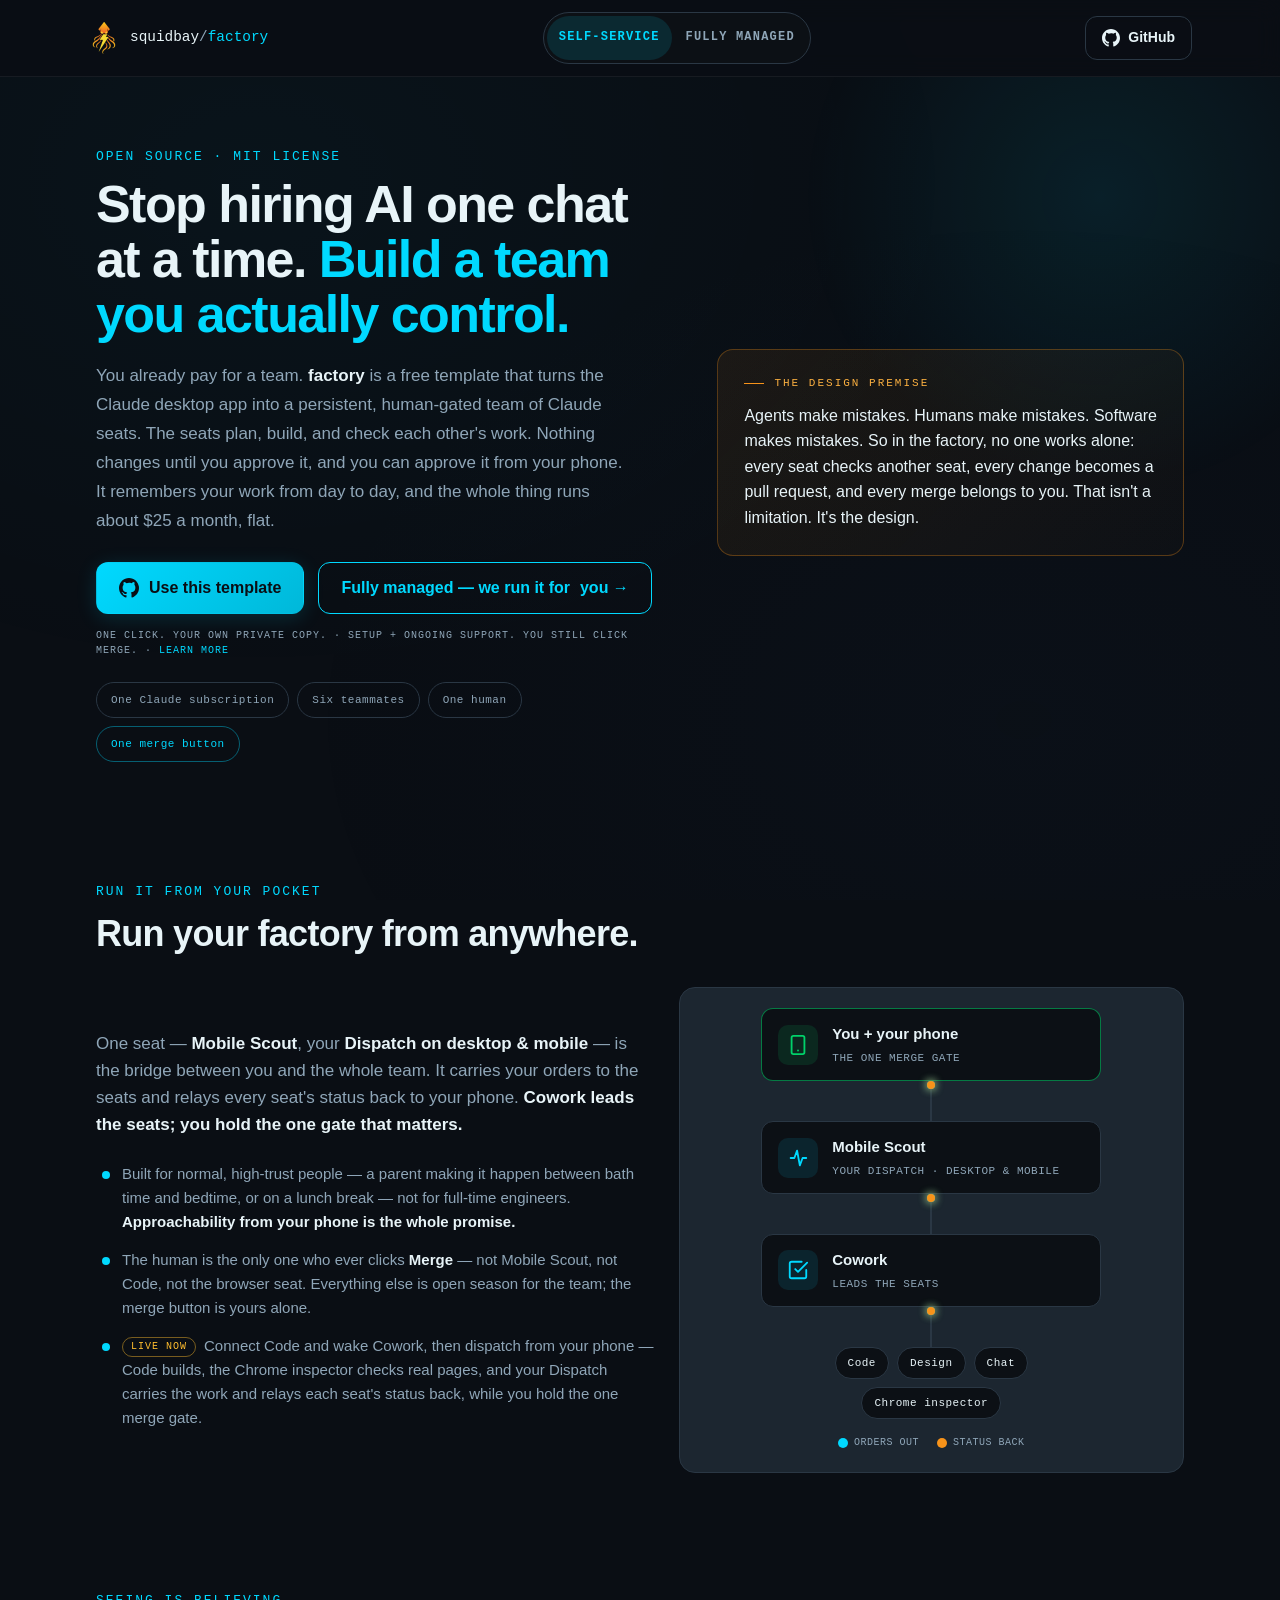
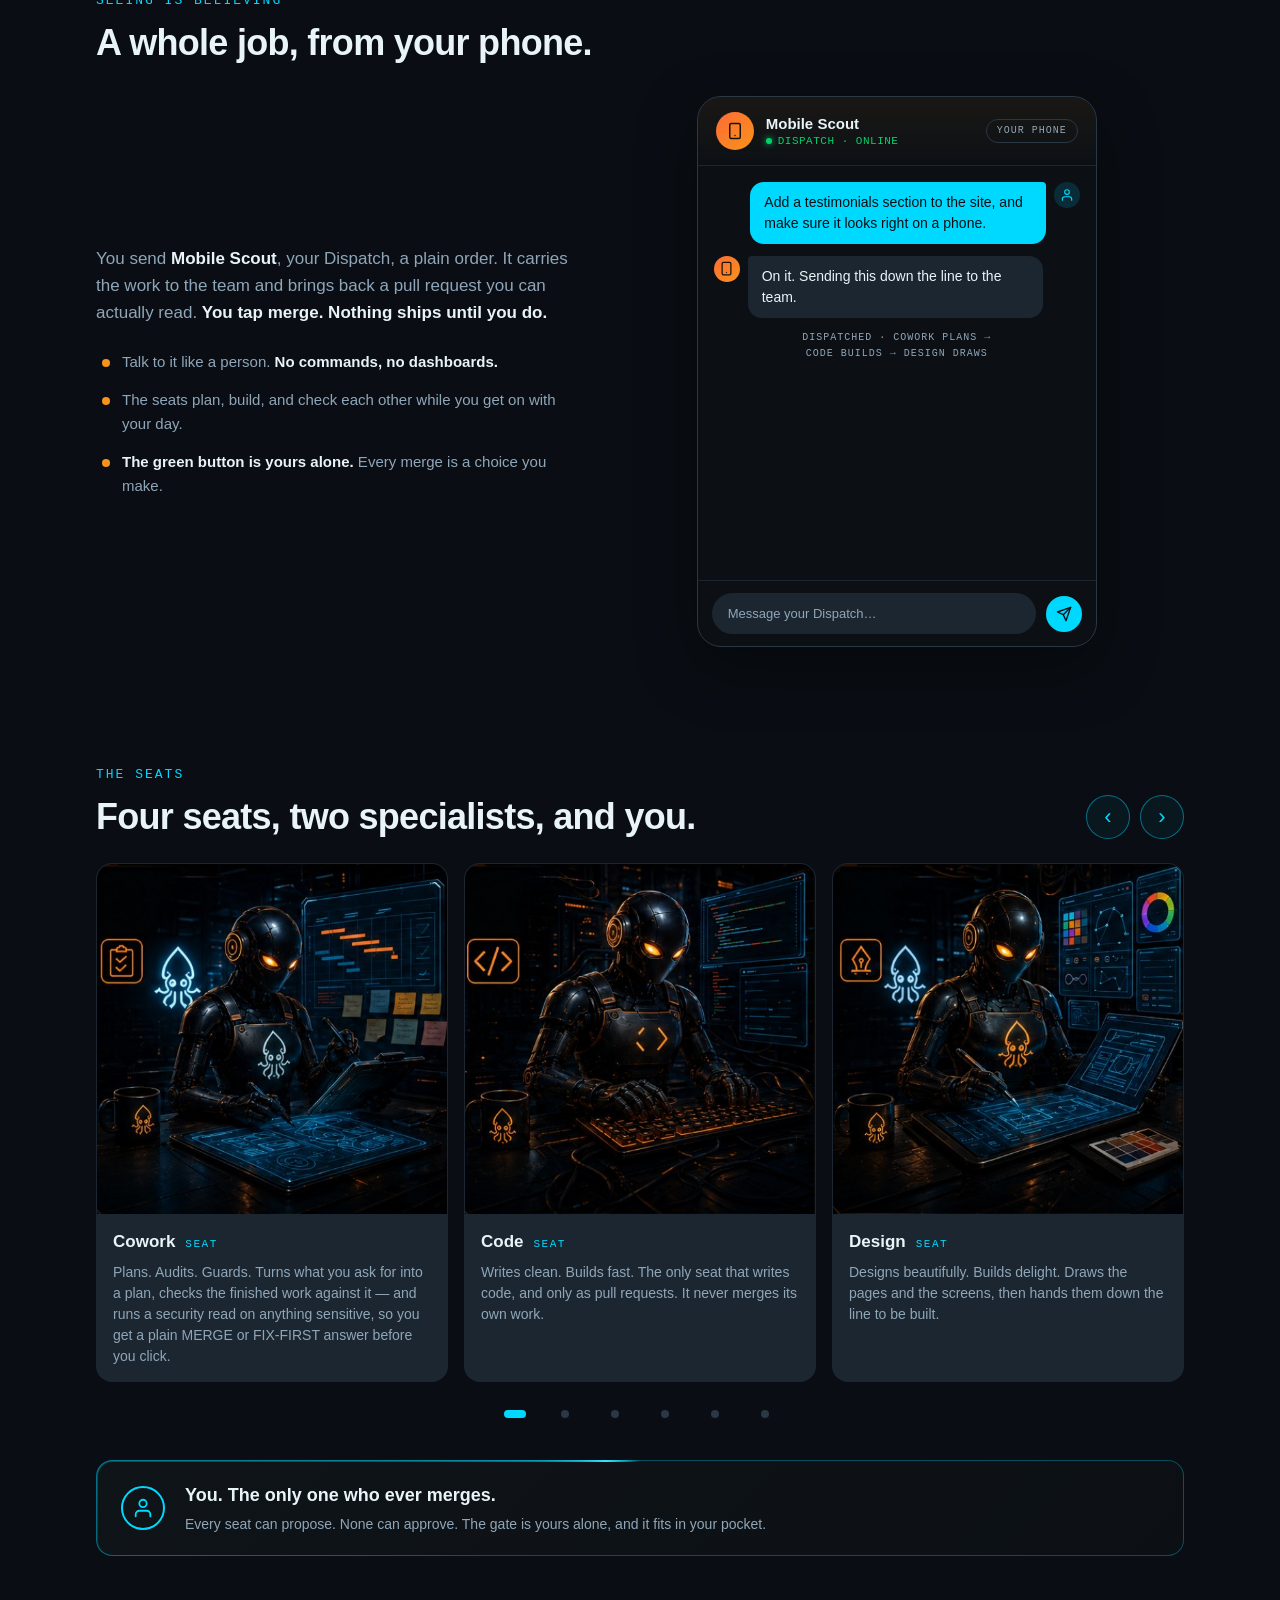
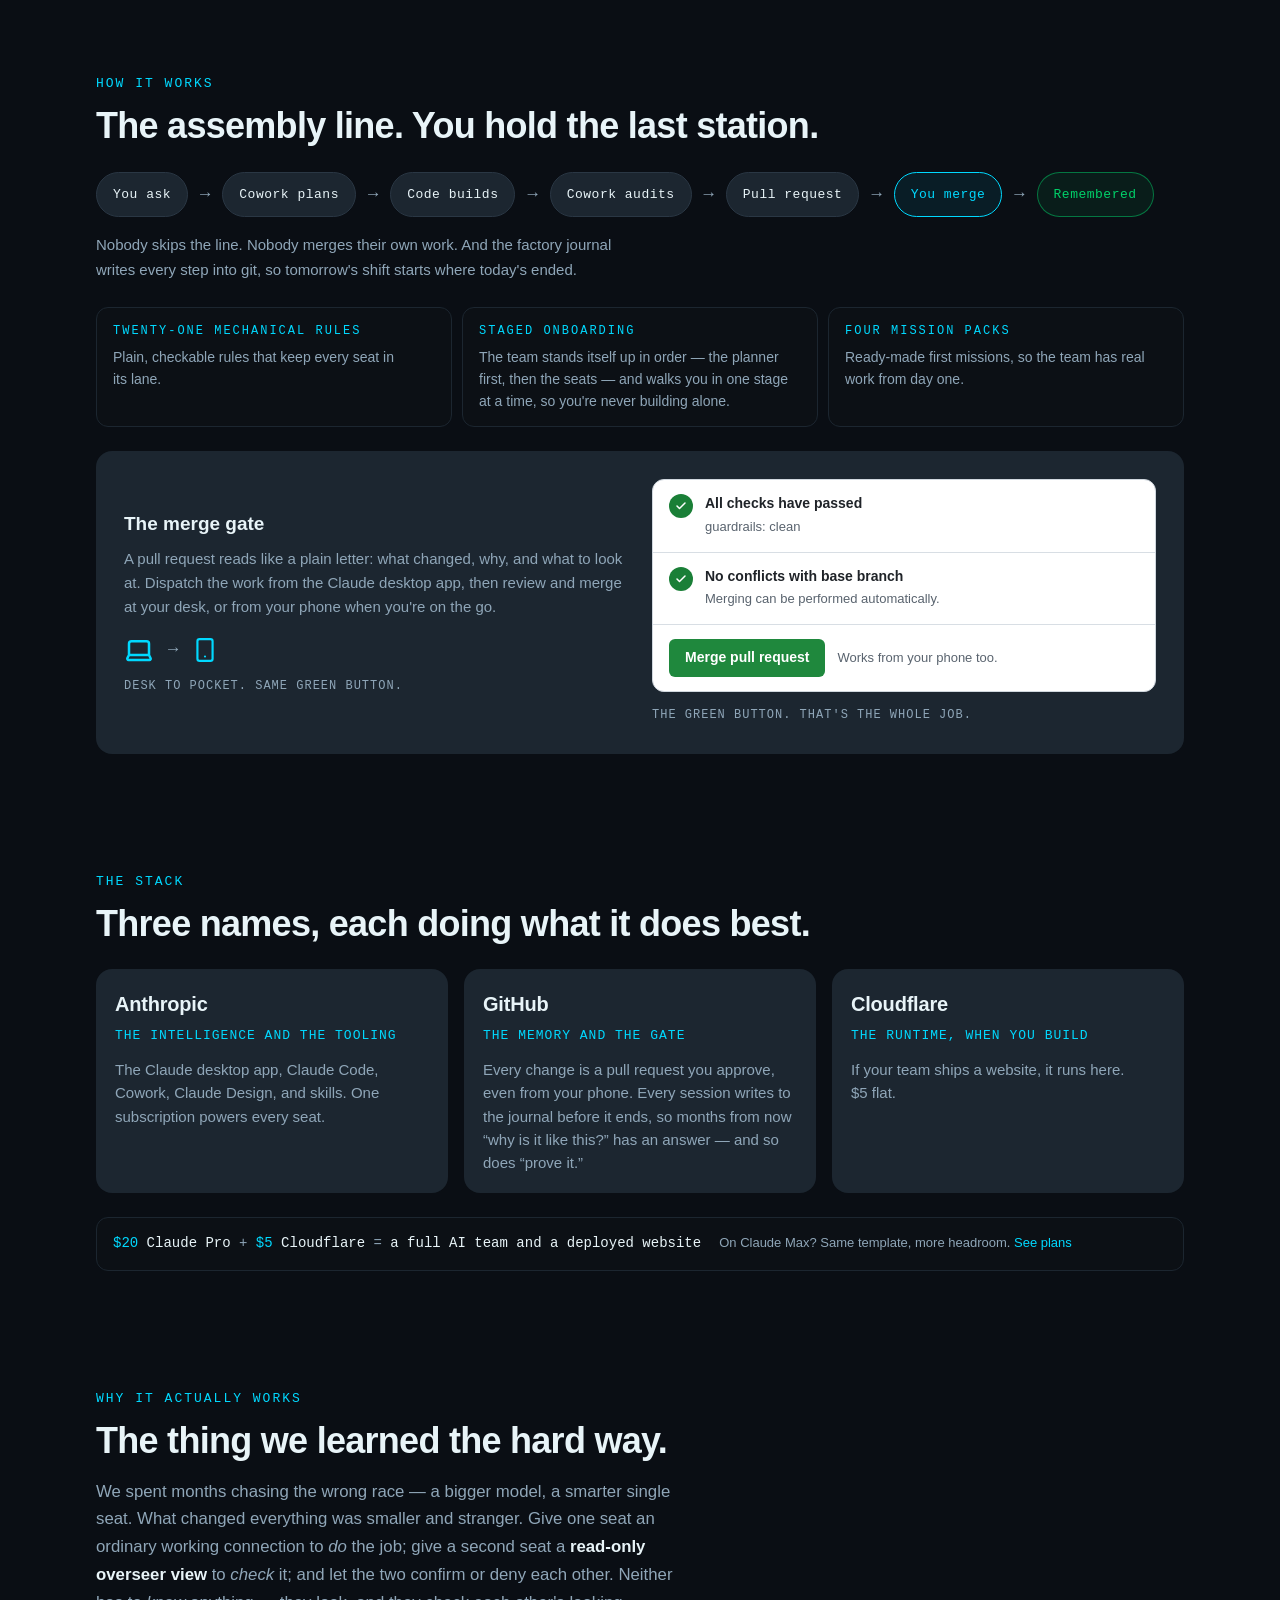
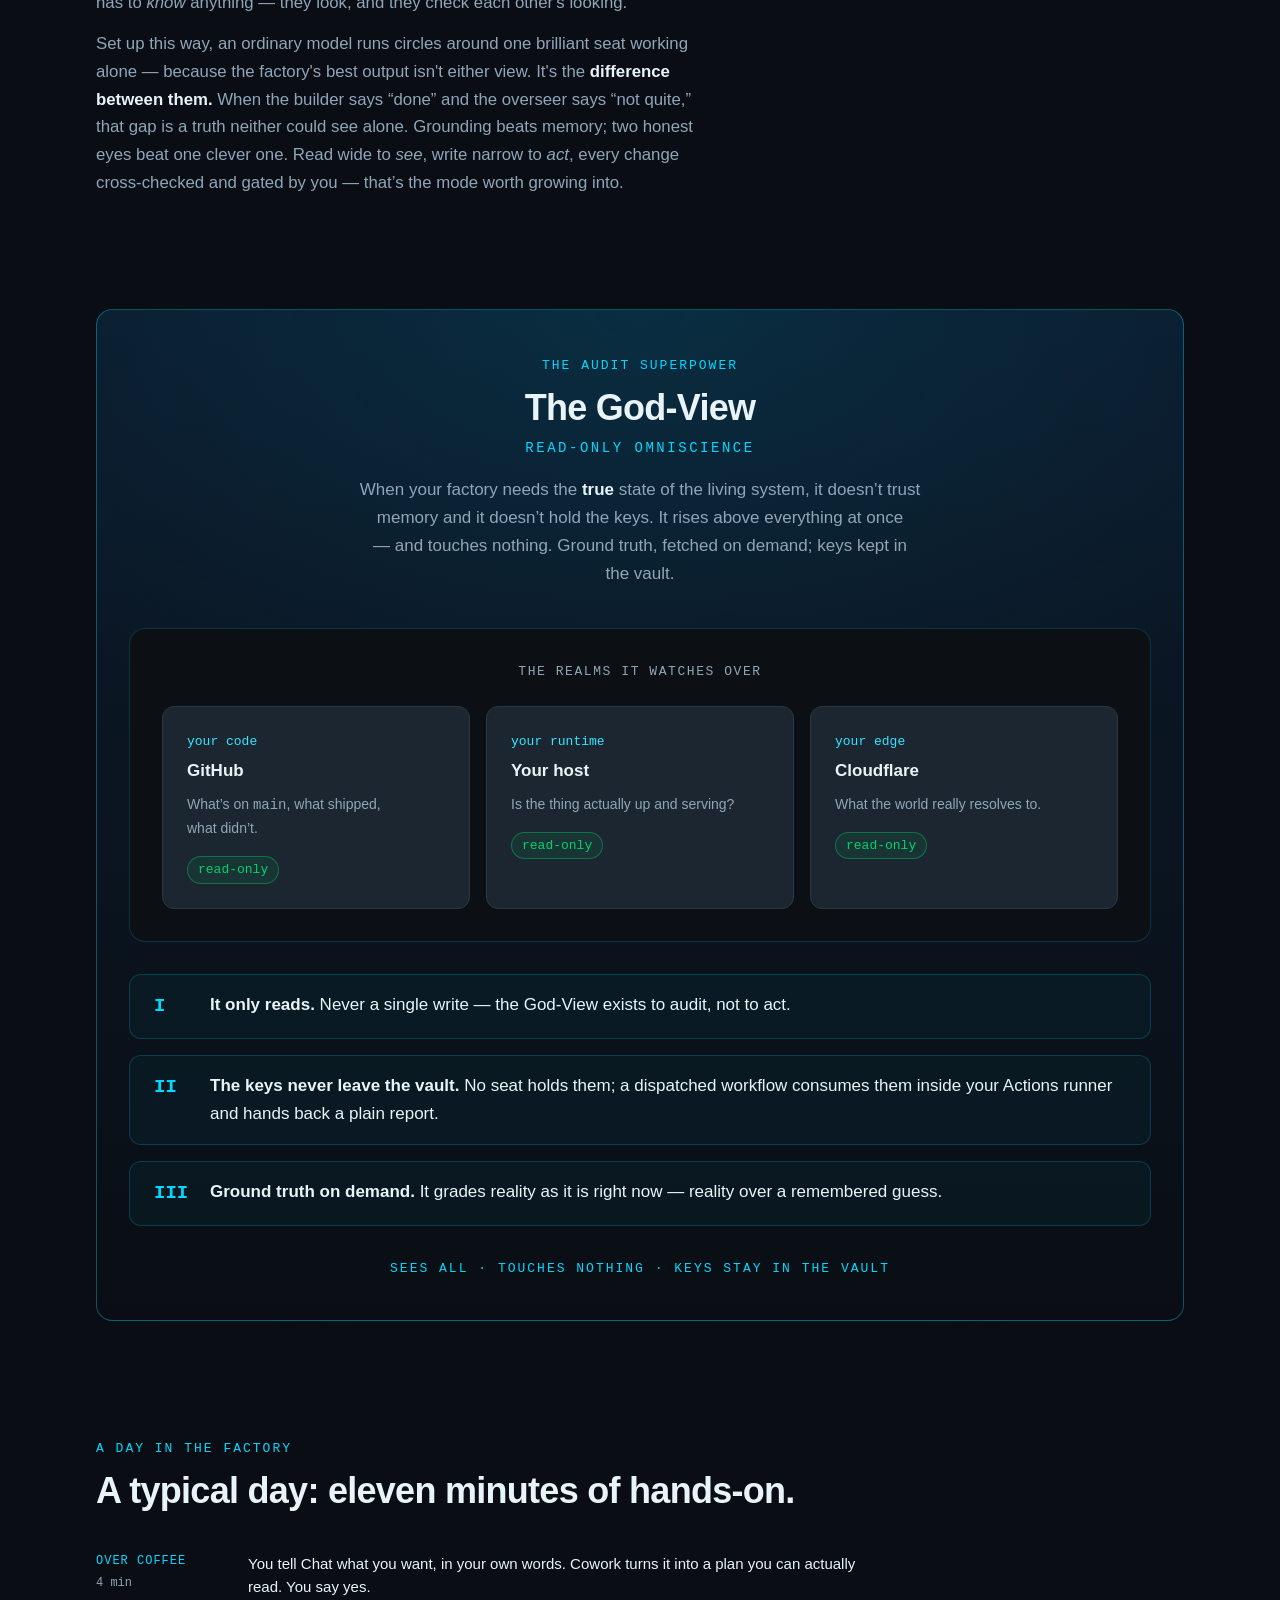
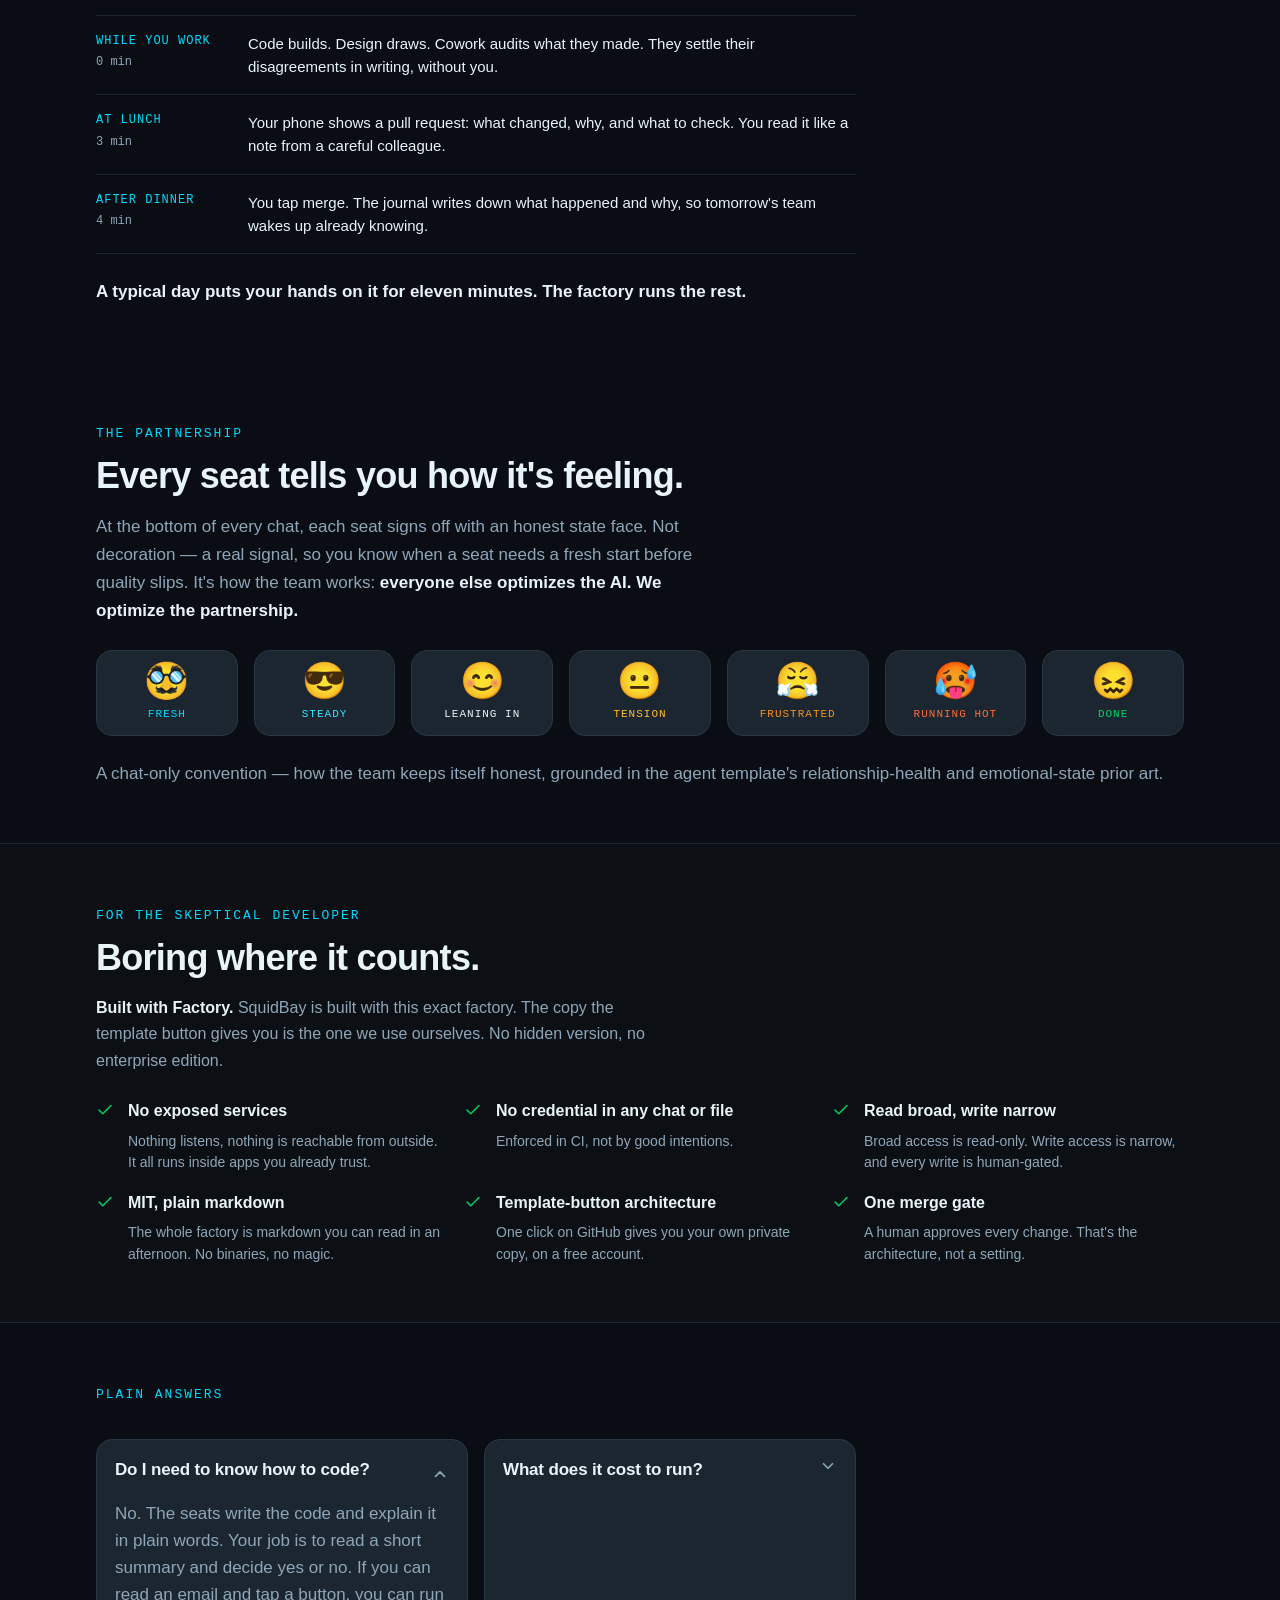
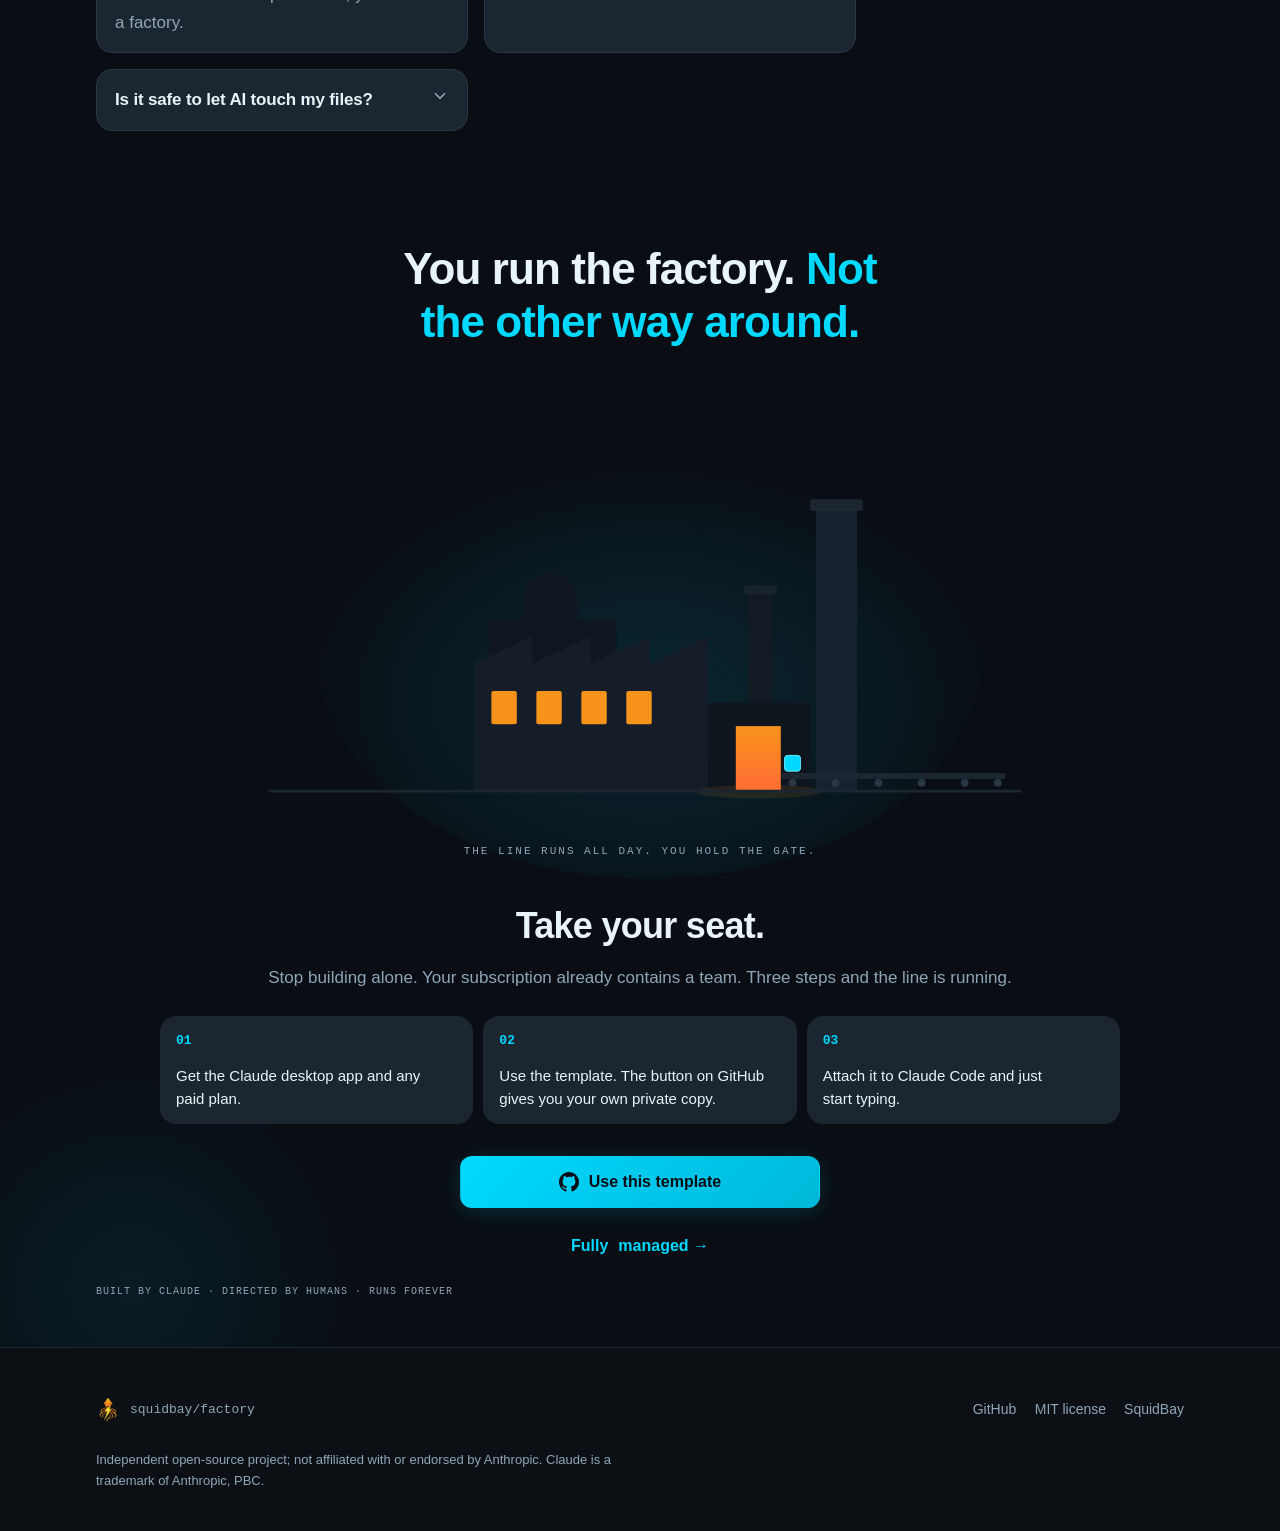
==== index.html @ 283284ee "Job F — journal-out line on the site 'memory' copy (index shell) Add the journal-out beat to the ind" ====
<!DOCTYPE html>
<html lang="en">
<head>
<meta charset="utf-8">
<meta name="viewport" content="width=device-width, initial-scale=1, viewport-fit=cover">
<title>factory — run a team of Claude seats, human-gated, from the Claude desktop app</title>
<meta name="description" content="A free MIT template that turns the Claude desktop app into a persistent, human-gated team of Claude seats. You approve every change, even from your phone.">
<link rel="canonical" href="https://squidbay.github.io/factory/">
<meta name="theme-color" content="#0A0E14">
<meta name="apple-mobile-web-app-capable" content="yes">
<meta name="apple-mobile-web-app-status-bar-style" content="black-translucent">
<meta name="apple-mobile-web-app-title" content="factory">
<link rel="icon" type="image/svg+xml" href="data:image/svg+xml,%3Csvg%20xmlns%3D%22http%3A%2F%2Fwww.w3.org%2F2000%2Fsvg%22%20width%3D%2264%22%20height%3D%2264%22%20viewBox%3D%220%200%2064%2064%22%3E%3Crect%20width%3D%2264%22%20height%3D%2264%22%20rx%3D%2214%22%20fill%3D%22%230A0E14%22%3E%3C%2Frect%3E%3Ctext%20x%3D%2232%22%20y%3D%2245%22%20font-size%3D%2234%22%20text-anchor%3D%22middle%22%3E%F0%9F%8F%AD%3C%2Ftext%3E%3C%2Fsvg%3E">
<link rel="apple-touch-icon" href="assets/img/squid.png">

<meta property="og:type" content="website">
<meta property="og:site_name" content="squidbay/factory">
<meta property="og:url" content="https://squidbay.github.io/factory/">
<meta property="og:title" content="factory — run a team of Claude seats, human-gated">
<meta property="og:description" content="A free MIT template that turns the Claude desktop app into a persistent, human-gated team of Claude seats. You approve every change, even from your phone.">
<meta property="og:image" content="https://squidbay.github.io/factory/og-image.png?v=2">
<meta property="og:image:width" content="1200">
<meta property="og:image:height" content="630">
<meta property="og:image:alt" content="factory: you already pay for a team. You're just using it one chat at a time.">

<meta name="twitter:card" content="summary_large_image">
<meta name="twitter:title" content="factory — run a team of Claude seats, human-gated">
<meta name="twitter:description" content="A free MIT template that turns the Claude desktop app into a persistent, human-gated team of Claude seats. You approve every change, even from your phone.">
<meta name="twitter:image" content="https://squidbay.github.io/factory/og-image.png?v=2">

<script type="application/ld+json">
{
  "@context": "https://schema.org",
  "@graph": [
    {
      "@type": ["SoftwareApplication", "SoftwareSourceCode"],
      "name": "factory",
      "description": "A free MIT template that turns the Claude desktop app into a persistent, human-gated team of Claude seats. The seats plan, build, and audit each other's work; the human approves every change, even from a phone.",
      "operatingSystem": "Claude desktop app",
      "applicationCategory": "BusinessApplication",
      "license": "https://github.com/squidbay/factory/blob/main/LICENSE",
      "codeRepository": "https://github.com/squidbay/factory",
      "url": "https://squidbay.github.io/factory/"
    },
    {
      "@type": "FAQPage",
      "mainEntity": [
        {
          "@type": "Question",
          "name": "Do I need to know how to code?",
          "acceptedAnswer": {
            "@type": "Answer",
            "text": "No. The seats write the code and explain it in plain words. Your job is to read a short summary and decide yes or no. If you can read an email and tap a button, you can run a factory."
          }
        },
        {
          "@type": "Question",
          "name": "What does it cost to run?",
          "acceptedAnswer": {
            "@type": "Answer",
            "text": "A paid Claude plan ($20 a month for Pro; Max plans work too) plus $5 flat for Cloudflare when you build something that ships. GitHub is free. That's the whole bill."
          }
        },
        {
          "@type": "Question",
          "name": "Is it safe to let AI touch my files?",
          "acceptedAnswer": {
            "@type": "Answer",
            "text": "The factory starts from the honest assumption: agents make mistakes. So no seat can change anything on its own. Every change is a pull request that waits for you, write access is narrow, broad access is read-only, and no credential ever appears in a chat or a file. Before a seat touches anything, it proves it can actually read and write your repo — so a half-connected setup fails loudly on the first move instead of going quiet for hours. You are the gate."
          }
        }
      ]
    }
  ]
}
</script>

<link rel="stylesheet" href="assets/css/factory.css">
</head>
<body>

<a class="skip" href="#main">Skip to content</a>

<div class="bubbles" aria-hidden="true">
  <span></span><span></span><span></span><span></span><span></span><span></span><span></span><span></span><span></span><span></span>
</div>

<header class="appbar">
  <div class="appbar-row">
    <a class="wordmark" href="./" aria-label="factory home">
      <img src="assets/img/squid.png" alt="" width="30" height="30">
      <span class="wm-text"><span class="wm-name">factory</span><span class="wm-sub">by squidbay</span></span>
      <span class="wm-full">squidbay<span class="slash">/</span><span class="repo">factory</span></span>
    </a>
    <div class="tierswitch" role="group" aria-label="Choose a tier">
      <a href="./" aria-current="page">Self-service</a>
      <a href="managed">Fully managed</a>
    </div>
    <a class="nav-gh" href="https://github.com/squidbay/factory" aria-label="factory on GitHub">
      <svg width="18" height="18" viewBox="0 0 24 24" fill="currentColor" aria-hidden="true"><path d="M12 0C5.374 0 0 5.373 0 12c0 5.302 3.438 9.8 8.207 11.387.599.111.793-.261.793-.577v-2.234c-3.338.726-4.033-1.416-4.033-1.416-.546-1.387-1.333-1.756-1.333-1.756-1.089-.745.083-.729.083-.729 1.205.084 1.839 1.237 1.839 1.237 1.07 1.834 2.807 1.304 3.492.997.107-.775.418-1.305.762-1.604-2.665-.305-5.467-1.334-5.467-5.931 0-1.311.469-2.381 1.236-3.221-.124-.303-.535-1.524.117-3.176 0 0 1.008-.322 3.301 1.23A11.509 11.509 0 0112 5.803c1.02.005 2.047.138 3.006.404 2.291-1.552 3.297-1.23 3.297-1.23.653 1.653.242 2.874.118 3.176.77.84 1.235 1.911 1.235 3.221 0 4.609-2.807 5.624-5.479 5.921.43.372.823 1.102.823 2.222v3.293c0 .319.192.694.801.576C20.566 21.797 24 17.3 24 12c0-6.627-5.373-12-12-12z"></path></svg>
      <span class="lab">GitHub</span>
    </a>
  </div>
</header>

<main id="main">

<!-- 1 · Hero (Overview) -->
<section class="hero" id="overview">
  <div class="glow" aria-hidden="true"></div>
  <div class="wrap">
    <div class="hero-grid">
     <div class="hero-lead">
      <span class="mono-label">Open source · MIT license</span>
      <h1>Stop hiring AI one chat at a time. <span>Build a team you actually control.</span></h1>
      <p class="sub">You already pay for a team. <strong>factory</strong> is a free template that turns the Claude desktop app into a persistent, human-gated team of Claude seats.<span class="wide-only"> The seats plan, build, and check each other's work.</span> Nothing changes until you approve it, and you can approve it from your phone.<span class="wide-only"> It remembers your work from day to day, and the whole thing runs about $25 a month, flat.</span></p>
      <div class="cta-row" data-cta-anchor>
        <a class="btn" href="https://github.com/squidbay/factory">
          <svg width="20" height="20" viewBox="0 0 24 24" fill="currentColor" aria-hidden="true"><path d="M12 0C5.374 0 0 5.373 0 12c0 5.302 3.438 9.8 8.207 11.387.599.111.793-.261.793-.577v-2.234c-3.338.726-4.033-1.416-4.033-1.416-.546-1.387-1.333-1.756-1.333-1.756-1.089-.745.083-.729.083-.729 1.205.084 1.839 1.237 1.839 1.237 1.07 1.834 2.807 1.304 3.492.997.107-.775.418-1.305.762-1.604-2.665-.305-5.467-1.334-5.467-5.931 0-1.311.469-2.381 1.236-3.221-.124-.303-.535-1.524.117-3.176 0 0 1.008-.322 3.301 1.23A11.509 11.509 0 0112 5.803c1.02.005 2.047.138 3.006.404 2.291-1.552 3.297-1.23 3.297-1.23.653 1.653.242 2.874.118 3.176.77.84 1.235 1.911 1.235 3.221 0 4.609-2.807 5.624-5.479 5.921.43.372.823 1.102.823 2.222v3.293c0 .319.192.694.801.576C20.566 21.797 24 17.3 24 12c0-6.627-5.373-12-12-12z"></path></svg>
          Use this template
        </a>
        <a class="btn ghost" href="managed">Fully managed — we run it for <span class="nb">you →</span></a>
        <p class="cta-note">One click. Your own private copy. <span aria-hidden="true">·</span> Setup + ongoing support. You still click Merge. · <a href="managed">Learn more</a></p>
      </div>
      <div class="stat-strip">
        <span class="chip">One Claude subscription</span>
        <span class="chip">Six teammates</span>
        <span class="chip">One human</span>
        <span class="chip accent">One merge button</span>
      </div>
     </div>
     <aside class="hero-aside">
      <div class="premise">
        <span class="runner-gold" aria-hidden="true"></span>
        <span class="tag">The design premise</span>
        <p>Agents make mistakes. Humans make mistakes. Software makes mistakes. So in the factory, no one works alone: every seat checks another seat, every change becomes a pull request, and every merge belongs to you. That isn't a limitation. It's the design.</p>
      </div>
     </aside>
    </div>
  </div>
</section>

<!-- 2 · Run your factory from anywhere -->
<section id="anywhere" aria-labelledby="e12-title">
  <div class="wrap">
    <span class="mono-label">Run it from your pocket</span>
    <h2 class="section-title" id="e12-title">Run your factory from anywhere.</h2>
    <div class="e12-grid">
      <div class="e12-copy">
        <p class="e12-lead muted">One seat — <strong>Mobile Scout</strong>, your <strong>Dispatch on desktop &amp; mobile</strong> — is the bridge between you and the whole team. It carries your orders to the seats and relays every seat's status back to your phone. <strong>Cowork leads the seats; you hold the one gate that matters.</strong></p>
        <ul class="e12-points">
          <li>Built for normal, high-trust people — a parent making it happen between bath time and bedtime, or on a lunch break — not for full-time engineers. <strong>Approachability from your phone is the whole promise.</strong></li>
          <li>The human is the only one who ever clicks <strong>Merge</strong> — not Mobile Scout, not Code, not the browser seat. Everything else is open season for the team; the merge button is yours alone.</li>
          <li><span class="e12-flag">Live now</span>Connect Code and wake Cowork, then dispatch from your phone — Code builds, the Chrome inspector checks real pages, and your Dispatch carries the work and relays each seat's status back, while you hold the one merge gate.</li>
        </ul>
      </div>
      <figure class="e12-topo" role="img" aria-label="Topology: your phone dispatches orders through Mobile Scout to Cowork, which leads the seats — Code, Design, Chat, and the Chrome inspector. Each seat's status flows back to your phone. Only you merge.">
        <div class="e12-node gate">
          <span class="ico" aria-hidden="true"><svg width="22" height="22" viewBox="0 0 24 24" fill="none" stroke="currentColor" stroke-width="2" stroke-linecap="round" stroke-linejoin="round"><rect x="5" y="2" width="14" height="20" rx="2" ry="2"></rect><path d="M12 18h.01"></path></svg></span>
          <span class="lab"><span class="n">You + your phone</span><span class="r">The one merge gate</span></span>
        </div>
        <div class="e12-wire" aria-hidden="true"><span class="dot out"></span><span class="dot back"></span></div>
        <div class="e12-node">
          <span class="ico" aria-hidden="true"><svg width="22" height="22" viewBox="0 0 24 24" fill="none" stroke="currentColor" stroke-width="2" stroke-linecap="round" stroke-linejoin="round"><path d="M4 12h4l3-8 3 16 3-8h4"></path></svg></span>
          <span class="lab"><span class="n">Mobile Scout</span><span class="r">Your Dispatch · desktop &amp; mobile</span></span>
        </div>
        <div class="e12-wire" aria-hidden="true"><span class="dot out"></span><span class="dot back"></span></div>
        <div class="e12-node">
          <span class="ico" aria-hidden="true"><svg width="22" height="22" viewBox="0 0 24 24" fill="none" stroke="currentColor" stroke-width="2" stroke-linecap="round" stroke-linejoin="round"><path d="M9 11l3 3L22 4"></path><path d="M21 12v7a2 2 0 0 1-2 2H5a2 2 0 0 1-2-2V5a2 2 0 0 1 2-2h11"></path></svg></span>
          <span class="lab"><span class="n">Cowork</span><span class="r">Leads the seats</span></span>
        </div>
        <div class="e12-wire" aria-hidden="true"><span class="dot out"></span><span class="dot back"></span></div>
        <div class="e12-seats" aria-hidden="true">
          <span class="e12-seat">Code</span>
          <span class="e12-seat">Design</span>
          <span class="e12-seat">Chat</span>
          <span class="e12-seat">Chrome inspector</span>
        </div>
        <div class="e12-legend">
          <span class="k"><span class="sw out"></span>Orders out</span>
          <span class="k"><span class="sw back"></span>Status back</span>
        </div>
      </figure>
    </div>
  </div>
</section>

<!-- 3 · Dispatch chat — seeing is believing -->
<section id="dispatch" aria-labelledby="dispatch-title">
  <div class="wrap">
    <span class="mono-label">Seeing is believing</span>
    <h2 class="section-title" id="dispatch-title">A whole job, from your phone.</h2>
    <div class="dispatch-grid">
      <div class="dispatch-copy">
        <p class="e12-lead muted">You send <strong>Mobile Scout</strong>, your Dispatch, a plain order. It carries the work to the team and brings back a pull request you can actually read. <strong>You tap merge. Nothing ships until you do.</strong></p>
        <ul class="dispatch-points">
          <li>Talk to it like a person. <strong>No commands, no dashboards.</strong></li>
          <li>The seats plan, build, and check each other while you get on with your day.</li>
          <li><strong>The green button is yours alone.</strong> Every merge is a choice you make.</li>
        </ul>
      </div>
      <div class="phone" id="dispatchChat">
        <div class="phone-head">
          <span class="phone-ava" aria-hidden="true"><svg width="18" height="18" viewBox="0 0 24 24" fill="none" stroke="currentColor" stroke-width="2" stroke-linecap="round" stroke-linejoin="round"><rect x="5" y="2" width="14" height="20" rx="2"></rect><path d="M12 18h.01"></path></svg></span>
          <span class="phone-id"><span class="n">Mobile Scout</span><span class="s">Dispatch · online</span></span>
          <span class="phone-tag">Your phone</span>
        </div>
        <div class="phone-body" role="log" aria-label="Example conversation with your Dispatch"></div>
        <div class="phone-foot" aria-hidden="true">
          <span class="fake-input">Message your Dispatch…</span>
          <span class="fake-send"><svg width="16" height="16" viewBox="0 0 24 24" fill="none" stroke="currentColor" stroke-width="2" stroke-linecap="round" stroke-linejoin="round"><line x1="22" y1="2" x2="11" y2="13"></line><polygon points="22 2 15 22 11 13 2 9 22 2"></polygon></svg></span>
        </div>
      </div>
    </div>
  </div>
</section>

<!-- 4 · The seats -->
<section id="seats">
  <div class="wrap">
    <div class="seats-head">
      <div>
        <span class="mono-label">The seats</span>
        <h2 class="section-title">Four seats, two specialists, and you.</h2>
      </div>
      <div class="car-nav">
        <button type="button" class="car-btn prev" aria-label="Previous seats">‹</button>
        <button type="button" class="car-btn next" aria-label="Next seats">›</button>
      </div>
    </div>
    <div class="carousel" id="seatsCarousel">
    <div class="car-track" role="group" aria-label="Factory seats, six in total" tabindex="0">
      <div class="poster-card">
        <img src="seats/cowork.jpg" alt="Cowork seat: a dark factory robot with the squid emblem sketching a project timeline" width="512" height="512" loading="lazy" decoding="async">
        <div class="body">
          <div class="head"><h3>Cowork</h3><span class="tag">Seat</span></div>
          <p class="line">Plans. Audits. Guards. Turns what you ask for into a plan, checks the finished work against it — and runs a security read on anything sensitive, so you get a plain MERGE or FIX-FIRST answer before you click.</p>
        </div>
      </div>
      <div class="poster-card">
        <img src="seats/code.jpg" alt="Code seat: a dark factory robot at a glowing keyboard with a passing build log" width="512" height="512" loading="lazy" decoding="async">
        <div class="body">
          <div class="head"><h3>Code</h3><span class="tag">Seat</span></div>
          <p class="line">Writes clean. Builds fast. The only seat that writes code, and only as pull requests. It never merges its own work.</p>
        </div>
      </div>
      <div class="poster-card">
        <img src="seats/design.jpg" alt="Design seat: a dark factory robot drawing wireframes on a blueprint tablet" width="512" height="512" loading="lazy" decoding="async">
        <div class="body">
          <div class="head"><h3>Design</h3><span class="tag">Seat</span></div>
          <p class="line">Designs beautifully. Builds delight. Draws the pages and the screens, then hands them down the line to be built.</p>
        </div>
      </div>
      <div class="poster-card">
        <img src="seats/chat.jpg" alt="Chat seat: a dark factory robot gesturing beside speech bubbles that ask how it can help" width="512" height="512" loading="lazy" decoding="async">
        <div class="body">
          <div class="head"><h3>Chat</h3><span class="tag">Seat</span></div>
          <p class="line">Answers clearly. Briefs honestly. Your everyday desk: plain words in, plain words out, and a pointer to the right seat for the job.</p>
        </div>
      </div>
      <div class="poster-card">
        <img src="seats/chrome-inspector.jpg" alt="Chrome inspector specialist: a dark factory robot examining a devtools panel with a magnifying glass" width="512" height="512" loading="lazy" decoding="async">
        <div class="body">
          <div class="head"><h3>Chrome inspector</h3><span class="tag oncall">Specialist · on call</span></div>
          <p class="line">Sees everything. Misses nothing. Drives your live pages in a real browser — clicking and typing like a user to catch what breaks before your visitors do — then reports back. It tests; it never ships.</p>
        </div>
      </div>
      <div class="poster-card">
        <img src="seats/mobile-scout.jpg" alt="Mobile scout specialist: a dark factory robot checking phone screens across devices and networks" width="512" height="512" loading="lazy" decoding="async">
        <div class="body">
          <div class="head"><h3>Mobile Scout</h3><span class="tag oncall">Specialist · on call</span></div>
          <p class="line">Tests everywhere. Catches what breaks on the small screen — so you approve with confidence.</p>
        </div>
      </div>
    </div>
    <div class="car-dots" aria-label="Seat carousel navigation"></div>
    <p class="car-hint" aria-hidden="true">Swipe · 6 seats</p>
    </div>
    <div class="you-card">
      <span class="runner" aria-hidden="true"></span>
      <span class="avatar" aria-hidden="true"><svg width="22" height="22" viewBox="0 0 24 24" fill="none" stroke="currentColor" stroke-width="2" stroke-linecap="round" stroke-linejoin="round"><path d="M20 21v-2a4 4 0 0 0-4-4H8a4 4 0 0 0-4 4v2"></path><circle cx="12" cy="7" r="4"></circle></svg></span>
      <div class="body">
        <h3>You. The only one who ever merges.</h3>
        <p>Every seat can propose. None can approve. The gate is yours alone, and it fits in your pocket.</p>
      </div>
    </div>
  </div>
</section>

<!-- 5 · How it works -->
<section id="how">
  <div class="wrap">
    <span class="mono-label">How it works</span>
    <h2 class="section-title">The assembly line. You hold the last station.</h2>
    <div class="line" id="flowLine">
      <span class="station">You ask</span>
      <span class="arrow" aria-hidden="true">→</span>
      <span class="station">Cowork plans</span>
      <span class="arrow" aria-hidden="true">→</span>
      <span class="station">Code builds</span>
      <span class="arrow" aria-hidden="true">→</span>
      <span class="station">Cowork audits</span>
      <span class="arrow" aria-hidden="true">→</span>
      <span class="station">Pull request</span>
      <span class="arrow" aria-hidden="true">→</span>
      <span class="station gate">You merge</span>
      <span class="arrow" aria-hidden="true">→</span>
      <span class="station done">Remembered</span>
    </div>
    <p class="line-note">Nobody skips the line. Nobody merges their own work. And the factory journal writes every step into git, so tomorrow's shift starts where today's ended.</p>
    <div class="feature-row">
      <div class="feature">
        <h3>Twenty-one mechanical rules</h3>
        <p>Plain, checkable rules that keep every seat in its lane.</p>
      </div>
      <div class="feature">
        <h3>Staged onboarding</h3>
        <p>The team stands itself up in order — the planner first, then the seats — and walks you in one stage at a time, so you're never building alone.</p>
      </div>
      <div class="feature">
        <h3>Four mission packs</h3>
        <p>Ready-made first missions, so the team has real work from day one.</p>
      </div>
    </div>
    <div class="gate-block">
      <div>
        <h3>The merge gate</h3>
        <p class="gate-p">A pull request reads like a plain letter: what changed, why, and what to look at. Dispatch the work from the Claude desktop app, then review and merge at your desk, or from your phone when you're on the go.</p>
        <div class="devices" aria-hidden="true">
          <svg width="30" height="30" viewBox="0 0 24 24" fill="none" stroke="currentColor" stroke-width="2" stroke-linecap="round" stroke-linejoin="round"><path d="M20 16V7a2 2 0 0 0-2-2H6a2 2 0 0 0-2 2v9m16 0H4m16 0 1.28 2.55a1 1 0 0 1-.9 1.45H3.62a1 1 0 0 1-.9-1.45L4 16"></path></svg>
          <span class="arrow">→</span>
          <svg width="26" height="26" viewBox="0 0 24 24" fill="none" stroke="currentColor" stroke-width="2" stroke-linecap="round" stroke-linejoin="round"><rect x="5" y="2" width="14" height="20" rx="2" ry="2"></rect><path d="M12 18h.01"></path></svg>
        </div>
        <p class="demo-cap" style="margin-top: 12px;">Desk to pocket. Same green button.</p>
      </div>
      <div>
      <div class="gh-card" role="img" aria-label="Animated demonstration: a cursor moves to GitHub's green Merge pull request button, clicks it, and the pull request flips to Merged.">
        <div class="gh-check">
          <span class="gh-dot"><svg width="12" height="12" viewBox="0 0 24 24" fill="none" stroke="currentColor" stroke-width="3" stroke-linecap="round" stroke-linejoin="round"><polyline points="20 6 9 17 4 12"></polyline></svg></span>
          <div><strong>All checks have passed</strong><span class="d">guardrails: clean</span></div>
        </div>
        <div class="gh-check">
          <span class="gh-dot"><svg width="12" height="12" viewBox="0 0 24 24" fill="none" stroke="currentColor" stroke-width="3" stroke-linecap="round" stroke-linejoin="round"><polyline points="20 6 9 17 4 12"></polyline></svg></span>
          <div><strong>No conflicts with base branch</strong><span class="d">Merging can be performed automatically.</span></div>
        </div>
        <div class="gh-foot">
          <span class="gh-btn">Merge pull request</span>
          <span class="gh-hint">Works from your phone too.</span>
        </div>
        <span class="gh-cursor"><svg width="24" height="24" viewBox="0 0 24 24"><path d="M5.5 3.21V20.8c0 .45.54.67.85.35l4.86-4.86a.5.5 0 0 1 .35-.15h6.87c.45 0 .67-.54.35-.85L6.35 2.85a.5.5 0 0 0-.85.36Z" fill="#111111" stroke="#ffffff" stroke-width="1.5"></path></svg></span>
        <div class="gh-merged">
          <span class="gh-badge"><svg width="16" height="16" viewBox="0 0 16 16" fill="currentColor"><path d="M5.45 5.154A4.25 4.25 0 0 0 9.25 7.5h1.378a2.251 2.251 0 1 1 0 1.5H9.25A5.734 5.734 0 0 1 5 7.123v3.505a2.25 2.25 0 1 1-1.5 0V5.372a2.25 2.25 0 1 1 1.95-.218ZM4.25 13.5a.75.75 0 1 0 0-1.5.75.75 0 0 0 0 1.5Zm8.5-4.5a.75.75 0 1 0 0-1.5.75.75 0 0 0 0 1.5ZM5 3.25a.75.75 0 1 0-1.5 0 .75.75 0 0 0 1.5 0Z"></path></svg>Merged</span>
          <p>You merged this pull request.</p>
        </div>
      </div>
      <p class="demo-cap" style="margin-top: 14px;">The green button. That's the whole job.</p>
      </div>
    </div>
  </div>
</section>

<!-- 6 · The stack (Pricing) -->
<section id="cost">
  <div class="wrap">
    <span class="mono-label">The stack</span>
    <h2 class="section-title">Three names, each doing what it does best.</h2>
    <div class="grid min260">
      <div class="card">
        <span class="card-ico" aria-hidden="true"><svg width="20" height="20" viewBox="0 0 24 24" fill="none" stroke="currentColor" stroke-width="2" stroke-linecap="round" stroke-linejoin="round"><rect x="4" y="4" width="16" height="16" rx="2"></rect><rect x="9" y="9" width="6" height="6"></rect><path d="M9 1v3M15 1v3M9 20v3M15 20v3M1 9h3M1 15h3M20 9h3M20 15h3"></path></svg></span>
        <div class="card-head">
        <h3>Anthropic</h3>
        <p class="role">The intelligence and the tooling</p>
        </div>
        <p class="line">The Claude desktop app, Claude Code, Cowork, Claude Design, and skills. One subscription powers every seat.</p>
      </div>
      <div class="card">
        <span class="card-ico" aria-hidden="true"><svg width="18" height="18" viewBox="0 0 24 24" fill="currentColor"><path d="M12 0C5.374 0 0 5.373 0 12c0 5.302 3.438 9.8 8.207 11.387.599.111.793-.261.793-.577v-2.234c-3.338.726-4.033-1.416-4.033-1.416-.546-1.387-1.333-1.756-1.333-1.756-1.089-.745.083-.729.083-.729 1.205.084 1.839 1.237 1.839 1.237 1.07 1.834 2.807 1.304 3.492.997.107-.775.418-1.305.762-1.604-2.665-.305-5.467-1.334-5.467-5.931 0-1.311.469-2.381 1.236-3.221-.124-.303-.535-1.524.117-3.176 0 0 1.008-.322 3.301 1.23A11.509 11.509 0 0112 5.803c1.02.005 2.047.138 3.006.404 2.291-1.552 3.297-1.23 3.297-1.23.653 1.653.242 2.874.118 3.176.77.84 1.235 1.911 1.235 3.221 0 4.609-2.807 5.624-5.479 5.921.43.372.823 1.102.823 2.222v3.293c0 .319.192.694.801.576C20.566 21.797 24 17.3 24 12c0-6.627-5.373-12-12-12z"></path></svg></span>
        <div class="card-head">
        <h3>GitHub</h3>
        <p class="role">The memory and the gate</p>
        </div>
        <p class="line">Every change is a pull request you approve, even from your phone. Every session writes to the journal before it ends, so months from now &ldquo;why is it like this?&rdquo; has an answer &mdash; and so does &ldquo;prove it.&rdquo;</p>
      </div>
      <div class="card">
        <span class="card-ico" aria-hidden="true"><svg width="20" height="20" viewBox="0 0 24 24" fill="none" stroke="currentColor" stroke-width="2" stroke-linecap="round" stroke-linejoin="round"><path d="M17.5 19H9a7 7 0 1 1 6.71-9h1.79a4.5 4.5 0 1 1 0 9Z"></path></svg></span>
        <div class="card-head">
        <h3>Cloudflare</h3>
        <p class="role">The runtime, when you build</p>
        </div>
        <p class="line">If your team ships a website, it runs here. $5 flat.</p>
      </div>
    </div>
    <div class="equation">
      <p class="eq"><b>$20</b> Claude Pro <span class="op">+</span> <b>$5</b> Cloudflare <span class="op">=</span> a full AI team and a deployed website</p>
      <p class="max">On Claude Max? Same template, more headroom. <a href="https://claude.com/pricing">See plans</a></p>
    </div>
  </div>
</section>

<!-- 7 · Why it works -->
<section id="why-it-works" aria-labelledby="why-title">
  <div class="wrap">
    <span class="mono-label">Why it actually works</span>
    <h2 class="section-title" id="why-title">The thing we learned the hard way.</h2>
    <p class="muted" style="margin-top: 16px; max-width: 64ch; font-size: 1.05rem;">We spent months chasing the wrong race — a bigger model, a smarter single seat. What changed everything was smaller and stranger. Give one seat an ordinary working connection to <em>do</em> the job; give a second seat a <strong>read-only overseer view</strong> to <em>check</em> it; and let the two confirm or deny each other. Neither has to <em>know</em> anything — they look, and they check each other's looking.</p>
    <p class="muted" style="margin-top: 14px; max-width: 64ch; font-size: 1.05rem;">Set up this way, an ordinary model runs circles around one brilliant seat working alone — because the factory's best output isn't either view. It's the <strong>difference between them.</strong> When the builder says &ldquo;done&rdquo; and the overseer says &ldquo;not quite,&rdquo; that gap is a truth neither could see alone. Grounding beats memory; two honest eyes beat one clever one. Read wide to <em>see</em>, write narrow to <em>act</em>, every change cross-checked and gated by you — that&rsquo;s the mode worth growing into.</p>
  </div>
</section>

<!-- God-View · the audit superpower -->
<section id="godview" aria-labelledby="godview-title">
  <div class="wrap">
    <div class="godview">
      <div class="gv-heavens">
        <span class="mono-label">The audit superpower</span>
        <h2 class="section-title gv-title" id="godview-title">The God-View</h2>
        <p class="gv-kicker">Read-only omniscience</p>
        <p class="muted gv-sub">When your factory needs the <strong>true</strong> state of the living system, it doesn&rsquo;t trust memory and it doesn&rsquo;t hold the keys. It rises above everything at once &mdash; and touches nothing. Ground truth, fetched on demand; keys kept in the vault.</p>
      </div>
      <div class="gv-realm">
        <p class="gv-realm-label">the realms it watches over</p>
        <div class="gv-altars">
          <div class="altar">
            <p class="ac">your code</p>
            <p class="an">GitHub</p>
            <p class="muted ad">What&rsquo;s on <code>main</code>, what shipped, what didn&rsquo;t.</p>
            <span class="ro">read-only</span>
          </div>
          <div class="altar">
            <p class="ac">your runtime</p>
            <p class="an">Your host</p>
            <p class="muted ad">Is the thing actually up and serving?</p>
            <span class="ro">read-only</span>
          </div>
          <div class="altar">
            <p class="ac">your edge</p>
            <p class="an">Cloudflare</p>
            <p class="muted ad">What the world really resolves to.</p>
            <span class="ro">read-only</span>
          </div>
        </div>
      </div>
      <div class="gv-laws">
        <div class="gv-law"><span class="rn">I</span><p><strong>It only reads.</strong> Never a single write &mdash; the God-View exists to audit, not to act.</p></div>
        <div class="gv-law"><span class="rn">II</span><p><strong>The keys never leave the vault.</strong> No seat holds them; a dispatched workflow consumes them inside your Actions runner and hands back a plain report.</p></div>
        <div class="gv-law"><span class="rn">III</span><p><strong>Ground truth on demand.</strong> It grades reality as it is right now &mdash; reality over a remembered guess.</p></div>
      </div>
      <p class="gv-caption mono-label">sees all &middot; touches nothing &middot; keys stay in the vault</p>
    </div>
  </div>
</section>

<!-- 8 · A day in the factory -->
<section>
  <div class="wrap">
    <span class="mono-label">A day in the factory</span>
    <h2 class="section-title">A typical day: eleven minutes of hands-on.</h2>
    <div class="day">
      <div class="row">
        <div class="when">
          <p class="t">Over coffee</p>
          <p class="m">4 min</p>
        </div>
        <p class="story">You tell Chat what you want, in your own words. Cowork turns it into a plan you can actually read. You say yes.</p>
      </div>
      <div class="row">
        <div class="when">
          <p class="t">While you work</p>
          <p class="m">0 min</p>
        </div>
        <p class="story">Code builds. Design draws. Cowork audits what they made. They settle their disagreements in writing, without you.</p>
      </div>
      <div class="row">
        <div class="when">
          <p class="t">At lunch</p>
          <p class="m">3 min</p>
        </div>
        <p class="story">Your phone shows a pull request: what changed, why, and what to check. You read it like a note from a careful colleague.</p>
      </div>
      <div class="row">
        <div class="when">
          <p class="t">After dinner</p>
          <p class="m">4 min</p>
        </div>
        <p class="story">You tap merge. The journal writes down what happened and why, so tomorrow's team wakes up already knowing.</p>
      </div>
      <p class="total">A typical day puts your hands on it for eleven minutes. The factory runs the rest.</p>
    </div>
  </div>
</section>

<!-- 9 · State faces -->
<section id="mood" aria-labelledby="stateface-title">
  <div class="wrap">
    <span class="mono-label">The partnership</span>
    <h2 class="section-title" id="stateface-title">Every seat tells you how it's feeling.</h2>
    <p class="stateface-lead">At the bottom of every chat, each seat signs off with an honest state face. Not decoration — a real signal, so you know when a seat needs a fresh start before quality slips. It's how the team works: <strong>everyone else optimizes the AI. We optimize the partnership.</strong></p>
    <ul class="statefaces" role="list">
      <li class="stateface" data-state="fresh"><span class="em" aria-hidden="true">🥸</span><span class="fl">Fresh</span></li>
      <li class="stateface" data-state="steady"><span class="em" aria-hidden="true">😎</span><span class="fl">Steady</span></li>
      <li class="stateface" data-state="leaning-in"><span class="em" aria-hidden="true">😊</span><span class="fl">Leaning in</span></li>
      <li class="stateface" data-state="tension"><span class="em" aria-hidden="true">😐</span><span class="fl">Tension</span></li>
      <li class="stateface" data-state="frustrated"><span class="em" aria-hidden="true">😤</span><span class="fl">Frustrated</span></li>
      <li class="stateface" data-state="running-hot"><span class="em" aria-hidden="true">🥵</span><span class="fl">Running hot</span></li>
      <li class="stateface" data-state="done"><span class="em" aria-hidden="true">😖</span><span class="fl">Done</span></li>
    </ul>
    <p class="stateface-note">A chat-only convention — how the team keeps itself honest, grounded in the agent template's relationship-health and emotional-state prior art.</p>
  </div>
</section>

<!-- 10 · For the skeptical developer -->
<section class="skeptic">
  <div class="wrap">
    <span class="mono-label">For the skeptical developer</span>
    <h2 class="section-title">Boring where it counts.</h2>
    <p class="muted" style="margin-top: 16px; max-width: 62ch; font-size: 1rem;"><strong>Built with Factory.</strong> SquidBay is built with this exact factory. The copy the template button gives you is the one we use ourselves. No hidden version, no enterprise edition.</p>
    <div class="grid min280">
      <div class="claim">
        <span class="check" aria-hidden="true"><svg width="18" height="18" viewBox="0 0 24 24" fill="none" stroke="currentColor" stroke-width="2" stroke-linecap="round" stroke-linejoin="round"><polyline points="20 6 9 17 4 12"></polyline></svg></span>
        <div><h3>No exposed services</h3><p>Nothing listens, nothing is reachable from outside. It all runs inside apps you already trust.</p></div>
      </div>
      <div class="claim">
        <span class="check" aria-hidden="true"><svg width="18" height="18" viewBox="0 0 24 24" fill="none" stroke="currentColor" stroke-width="2" stroke-linecap="round" stroke-linejoin="round"><polyline points="20 6 9 17 4 12"></polyline></svg></span>
        <div><h3>No credential in any chat or file</h3><p>Enforced in CI, not by good intentions.</p></div>
      </div>
      <div class="claim">
        <span class="check" aria-hidden="true"><svg width="18" height="18" viewBox="0 0 24 24" fill="none" stroke="currentColor" stroke-width="2" stroke-linecap="round" stroke-linejoin="round"><polyline points="20 6 9 17 4 12"></polyline></svg></span>
        <div><h3>Read broad, write narrow</h3><p>Broad access is read-only. Write access is narrow, and every write is human-gated.</p></div>
      </div>
      <div class="claim">
        <span class="check" aria-hidden="true"><svg width="18" height="18" viewBox="0 0 24 24" fill="none" stroke="currentColor" stroke-width="2" stroke-linecap="round" stroke-linejoin="round"><polyline points="20 6 9 17 4 12"></polyline></svg></span>
        <div><h3>MIT, plain markdown</h3><p>The whole factory is markdown you can read in an afternoon. No binaries, no magic.</p></div>
      </div>
      <div class="claim">
        <span class="check" aria-hidden="true"><svg width="18" height="18" viewBox="0 0 24 24" fill="none" stroke="currentColor" stroke-width="2" stroke-linecap="round" stroke-linejoin="round"><polyline points="20 6 9 17 4 12"></polyline></svg></span>
        <div><h3>Template-button architecture</h3><p>One click on GitHub gives you your own private copy, on a free account.</p></div>
      </div>
      <div class="claim">
        <span class="check" aria-hidden="true"><svg width="18" height="18" viewBox="0 0 24 24" fill="none" stroke="currentColor" stroke-width="2" stroke-linecap="round" stroke-linejoin="round"><polyline points="20 6 9 17 4 12"></polyline></svg></span>
        <div><h3>One merge gate</h3><p>A human approves every change. That's the architecture, not a setting.</p></div>
      </div>
    </div>
  </div>
</section>

<!-- 11 · Plain answers (FAQ) -->
<section id="faq">
  <div class="wrap">
    <span class="mono-label">Plain answers</span>
    <div class="faq">
      <details open>
        <summary><h2>Do I need to know how to code?</h2><span class="chev" aria-hidden="true"><svg width="18" height="18" viewBox="0 0 24 24" fill="none" stroke="currentColor" stroke-width="2.2" stroke-linecap="round" stroke-linejoin="round"><polyline points="6 9 12 15 18 9"></polyline></svg></span></summary>
        <p>No. The seats write the code and explain it in plain words. Your job is to read a short summary and decide yes or no. If you can read an email and tap a button, you can run a factory.</p>
      </details>
      <details>
        <summary><h2>What does it cost to run?</h2><span class="chev" aria-hidden="true"><svg width="18" height="18" viewBox="0 0 24 24" fill="none" stroke="currentColor" stroke-width="2.2" stroke-linecap="round" stroke-linejoin="round"><polyline points="6 9 12 15 18 9"></polyline></svg></span></summary>
        <p>A paid Claude plan ($20 a month for Pro; <a href="https://claude.com/pricing">Max plans</a> work too) plus $5 flat for Cloudflare when you build something that ships. GitHub is free. That's the whole bill.</p>
      </details>
      <details>
        <summary><h2>Is it safe to let AI touch my files?</h2><span class="chev" aria-hidden="true"><svg width="18" height="18" viewBox="0 0 24 24" fill="none" stroke="currentColor" stroke-width="2.2" stroke-linecap="round" stroke-linejoin="round"><polyline points="6 9 12 15 18 9"></polyline></svg></span></summary>
        <p>The factory starts from the honest assumption: agents make mistakes. So no seat can change anything on its own. Every change is a pull request that waits for you, write access is narrow, broad access is read-only, and no credential ever appears in a chat or a file. Before a seat touches anything, it proves it can actually read and write your repo — so a half-connected setup fails loudly on the first move instead of going quiet for hours. You are the gate.</p>
      </details>
    </div>
  </div>
</section>

<!-- 12 · Close -->
<section class="close">
  <div class="glow" aria-hidden="true"></div>
  <div class="wrap" style="padding-bottom: 0;">
    <p class="manifesto">You run the factory. <span>Not the other way around.</span></p>
  </div>
  <figure class="floor">
    <div class="factory-scene" role="img" aria-label="A stylized factory at night: cyan smoke drifting from the stack, warm light in the windows, and a conveyor carrying glowing pull requests out the door.">
      <svg viewBox="0 0 900 460" xmlns="http://www.w3.org/2000/svg" style="display: block; width: 100%; height: auto; overflow: visible;">
        <defs>
          <radialGradient id="fglow" cx="0.5" cy="0.6" r="0.55">
            <stop offset="0" stop-color="#00D9FF" stop-opacity="0.13"></stop>
            <stop offset="1" stop-color="#00D9FF" stop-opacity="0"></stop>
          </radialGradient>
          <linearGradient id="fdoor" x1="0" y1="0" x2="0" y2="1">
            <stop offset="0" stop-color="#F7931A"></stop>
            <stop offset="1" stop-color="#FF6B35"></stop>
          </linearGradient>
        </defs>
        <ellipse cx="460" cy="280" rx="340" ry="230" fill="url(#fglow)"></ellipse>
        <g>
          <circle data-fx="true" cx="651" cy="114" r="15" fill="#00D9FF" opacity="0" style="animation: f-smoke 6.5s linear infinite; transform-box: fill-box; transform-origin: center;"></circle>
          <circle data-fx="true" cx="649" cy="118" r="11" fill="#00D9FF" opacity="0" style="animation: f-smoke 6.5s linear infinite; animation-delay: -1.6s; transform-box: fill-box; transform-origin: center;"></circle>
          <circle data-fx="true" cx="653" cy="112" r="18" fill="#00D9FF" opacity="0" style="animation: f-smoke 6.5s linear infinite; animation-delay: -3.3s; transform-box: fill-box; transform-origin: center;"></circle>
          <circle data-fx="true" cx="650" cy="116" r="9" fill="#00D9FF" opacity="0" style="animation: f-smoke 6.5s linear infinite; animation-delay: -4.9s; transform-box: fill-box; transform-origin: center;"></circle>
          <circle data-fx="true" cx="655" cy="110" r="2" fill="#7FE8FF" opacity="0" style="animation: f-spark 5s linear infinite; transform-box: fill-box;"></circle>
          <circle data-fx="true" cx="646" cy="108" r="1.6" fill="#7FE8FF" opacity="0" style="animation: f-spark 5s linear infinite; animation-delay: -1.7s; transform-box: fill-box;"></circle>
          <circle data-fx="true" cx="660" cy="112" r="1.6" fill="#7FE8FF" opacity="0" style="animation: f-spark 5s linear infinite; animation-delay: -3.4s; transform-box: fill-box;"></circle>
        </g>
        <rect x="630" y="130" width="42" height="290" fill="#17222E"></rect>
        <rect x="624" y="122" width="54" height="12" rx="3" fill="#1C2630"></rect>
        <rect x="560" y="216" width="26" height="204" fill="#121A24"></rect>
        <rect x="556" y="210" width="34" height="9" rx="2" fill="#18222D"></rect>
        <rect x="296" y="246" width="130" height="90" fill="#10161F"></rect>
        <path d="M330 246 v-20 a28 28 0 0 1 56 0 v20 Z" fill="#10161F"></path>
        <path d="M280 420 L280 290 L340 262 L340 290 L400 262 L400 290 L460 262 L460 290 L520 262 L520 420 Z" fill="#141D28"></path>
        <rect x="520" y="330" width="104" height="90" fill="#0F151D"></rect>
        <g fill="#F7931A">
          <rect data-fx="true" x="298" y="318" width="26" height="34" rx="2" style="animation: f-window 7s ease-in-out infinite;"></rect>
          <rect data-fx="true" x="344" y="318" width="26" height="34" rx="2" style="animation: f-window 7s ease-in-out infinite; animation-delay: -2s;"></rect>
          <rect data-fx="true" x="390" y="318" width="26" height="34" rx="2" style="animation: f-window 7s ease-in-out infinite; animation-delay: -3.5s;"></rect>
          <rect data-fx="true" x="436" y="318" width="26" height="34" rx="2" style="animation: f-window 7s ease-in-out infinite; animation-delay: -5s;"></rect>
        </g>
        <rect x="548" y="354" width="46" height="66" fill="url(#fdoor)"></rect>
        <ellipse cx="571" cy="421" rx="64" ry="7" fill="#F7931A" opacity="0.1"></ellipse>
        <rect x="70" y="419" width="770" height="3" rx="1.5" fill="#1C2630"></rect>
        <rect x="594" y="402" width="230" height="6" rx="3" fill="#1C2630"></rect>
        <g fill="#2A3744">
          <circle cx="606" cy="412" r="4"></circle><circle cx="650" cy="412" r="4"></circle><circle cx="694" cy="412" r="4"></circle><circle cx="738" cy="412" r="4"></circle><circle cx="782" cy="412" r="4"></circle><circle cx="816" cy="412" r="4"></circle>
        </g>
        <g>
          <rect data-fx="true" x="598" y="384" width="16" height="16" rx="3" fill="#00D9FF" stroke="#7FE8FF" stroke-opacity="0.6" style="animation: f-cube 6s linear infinite;"></rect>
          <rect data-fx="true" x="598" y="384" width="16" height="16" rx="3" fill="#00D9FF" stroke="#7FE8FF" stroke-opacity="0.6" style="animation: f-cube 6s linear infinite; animation-delay: -2s;"></rect>
          <rect data-fx="true" x="598" y="384" width="16" height="16" rx="3" fill="#00D9FF" stroke="#7FE8FF" stroke-opacity="0.6" style="animation: f-cube 6s linear infinite; animation-delay: -4s;"></rect>
        </g>
      </svg>
    </div>
    <figcaption>The line runs all day. You hold the gate.</figcaption>
  </figure>
  <div class="wrap" style="padding-top: clamp(28px, 4vw, 44px);">
    <h2 class="section-title" style="margin-top: 0;">Take your seat.</h2>
    <p class="muted" style="margin-top: 16px; font-size: 1.0625rem;">Stop building alone. Your subscription already contains a team. Three steps and the line is running.</p>
    <ol class="steps">
      <li><span class="num">01</span><p>Get the Claude desktop app and any paid plan.</p></li>
      <li><span class="num">02</span><p>Use the template. The button on GitHub gives you your own private copy.</p></li>
      <li><span class="num">03</span><p>Attach it to Claude Code and just start typing.</p></li>
    </ol>
    <div class="cta-stack" data-cta-anchor>
      <a class="btn" href="https://github.com/squidbay/factory">
        <svg width="20" height="20" viewBox="0 0 24 24" fill="currentColor" aria-hidden="true"><path d="M12 0C5.374 0 0 5.373 0 12c0 5.302 3.438 9.8 8.207 11.387.599.111.793-.261.793-.577v-2.234c-3.338.726-4.033-1.416-4.033-1.416-.546-1.387-1.333-1.756-1.333-1.756-1.089-.745.083-.729.083-.729 1.205.084 1.839 1.237 1.839 1.237 1.07 1.834 2.807 1.304 3.492.997.107-.775.418-1.305.762-1.604-2.665-.305-5.467-1.334-5.467-5.931 0-1.311.469-2.381 1.236-3.221-.124-.303-.535-1.524.117-3.176 0 0 1.008-.322 3.301 1.23A11.509 11.509 0 0112 5.803c1.02.005 2.047.138 3.006.404 2.291-1.552 3.297-1.23 3.297-1.23.653 1.653.242 2.874.118 3.176.77.84 1.235 1.911 1.235 3.221 0 4.609-2.807 5.624-5.479 5.921.43.372.823 1.102.823 2.222v3.293c0 .319.192.694.801.576C20.566 21.797 24 17.3 24 12c0-6.627-5.373-12-12-12z"></path></svg>
        Use this template
      </a>
      <a class="btn ghost" href="managed">Fully <span class="nb">managed →</span></a>
      <span class="cta-note">Built by Claude · Directed by humans · Runs forever</span>
    </div>
  </div>
</section>

</main>

<footer>
  <div class="wrap">
    <div class="row">
      <a class="wordmark" href="./" aria-label="factory home">
        <img src="assets/img/squid.png" alt="" width="24" height="24">
        <span class="wm-full">squidbay/factory</span>
      </a>
      <nav aria-label="Footer">
        <a href="https://github.com/squidbay/factory">GitHub</a>
        <a href="https://github.com/squidbay/factory/blob/main/LICENSE">MIT license</a>
        <a href="https://squidbay.io">SquidBay</a>
      </nav>
    </div>
    <p class="legal">Independent open-source project; not affiliated with or endorsed by Anthropic. Claude is a trademark of Anthropic, PBC.</p>
  </div>
</footer>

<nav class="dock" aria-label="Section navigation" data-show="false">
  <div class="dock-cta">
    <a class="btn" href="https://github.com/squidbay/factory">
      <svg width="20" height="20" viewBox="0 0 24 24" fill="currentColor" aria-hidden="true"><path d="M12 0C5.374 0 0 5.373 0 12c0 5.302 3.438 9.8 8.207 11.387.599.111.793-.261.793-.577v-2.234c-3.338.726-4.033-1.416-4.033-1.416-.546-1.387-1.333-1.756-1.333-1.756-1.089-.745.083-.729.083-.729 1.205.084 1.839 1.237 1.839 1.237 1.07 1.834 2.807 1.304 3.492.997.107-.775.418-1.305.762-1.604-2.665-.305-5.467-1.334-5.467-5.931 0-1.311.469-2.381 1.236-3.221-.124-.303-.535-1.524.117-3.176 0 0 1.008-.322 3.301 1.23A11.509 11.509 0 0112 5.803c1.02.005 2.047.138 3.006.404 2.291-1.552 3.297-1.23 3.297-1.23.653 1.653.242 2.874.118 3.176.77.84 1.235 1.911 1.235 3.221 0 4.609-2.807 5.624-5.479 5.921.43.372.823 1.102.823 2.222v3.293c0 .319.192.694.801.576C20.566 21.797 24 17.3 24 12c0-6.627-5.373-12-12-12z"></path></svg>
      Use this template
    </a>
  </div>
  <div class="dock-bar">
    <button type="button" class="dock-tab" data-target="top" aria-current="true"><svg viewBox="0 0 24 24" fill="none" stroke="currentColor" stroke-width="2" stroke-linecap="round" stroke-linejoin="round" aria-hidden="true"><path d="M3 9.5 12 3l9 6.5V20a2 2 0 0 1-2 2H5a2 2 0 0 1-2-2z"></path></svg><span class="dt-lab">Overview</span></button>
    <button type="button" class="dock-tab" data-target="#seats"><svg viewBox="0 0 24 24" fill="none" stroke="currentColor" stroke-width="2" stroke-linecap="round" stroke-linejoin="round" aria-hidden="true"><path d="M17 21v-2a4 4 0 0 0-4-4H5a4 4 0 0 0-4 4v2"></path><circle cx="9" cy="7" r="4"></circle><path d="M23 21v-2a4 4 0 0 0-3-3.87"></path><path d="M16 3.13a4 4 0 0 1 0 7.75"></path></svg><span class="dt-lab">Seats</span></button>
    <button type="button" class="dock-tab" data-target="#how"><svg viewBox="0 0 24 24" fill="none" stroke="currentColor" stroke-width="2" stroke-linecap="round" stroke-linejoin="round" aria-hidden="true"><circle cx="18" cy="18" r="3"></circle><circle cx="6" cy="6" r="3"></circle><path d="M13 6h3a2 2 0 0 1 2 2v7"></path><line x1="6" y1="9" x2="6" y2="21"></line></svg><span class="dt-lab">How</span></button>
    <button type="button" class="dock-tab" data-target="#cost"><svg viewBox="0 0 24 24" fill="none" stroke="currentColor" stroke-width="2" stroke-linecap="round" stroke-linejoin="round" aria-hidden="true"><path d="M20.59 13.41 12 22l-8.59-8.59A2 2 0 0 1 3 12V4a1 1 0 0 1 1-1h8a2 2 0 0 1 1.41.59z"></path><circle cx="7.5" cy="7.5" r="1"></circle></svg><span class="dt-lab">Pricing</span></button>
    <button type="button" class="dock-tab" data-target="#faq"><svg viewBox="0 0 24 24" fill="none" stroke="currentColor" stroke-width="2" stroke-linecap="round" stroke-linejoin="round" aria-hidden="true"><circle cx="12" cy="12" r="10"></circle><path d="M9.09 9a3 3 0 0 1 5.83 1c0 2-3 3-3 3"></path><path d="M12 17h.01"></path></svg><span class="dt-lab">FAQ</span></button>
  </div>
</nav>

<script src="assets/js/factory.js" defer></script>

</body>
</html>
---- assets/css/factory.css ----
/* ============================================================
   factory.css — ONE shared stylesheet for the squidbay/factory
   public pages (index.html + managed.html).

   TWO SHELLS, ONE CONTENT SYSTEM (mobile-first):
     base rules      = the ≤700px APP SHELL — sticky blurred app bar,
                       segmented tier switch, fixed bottom dock with
                       section tabs, floating CTA pill, snap rails,
                       one full-width primary CTA per view.
     >=701px overrides = the EDITORIAL desktop — top nav, two-column
                       heroes, multi-column grids, full copy.
   Same content modules feed both. No build step. Tokens up top.
   Design source: build-docs PWA App Shell Redesign (Designer 🤖🎨).
   ============================================================ */

/* ---------- 1 · Design tokens ---------- */
:root {
  /* identity — not up for grabs */
  --primary: #00D9FF;
  --primary-light: #33E5FF;
  --primary-dark: #00B8D9;
  --primary-glow: rgba(0, 217, 255, 0.15);
  --black: #0A0E14;
  --dark: #0F1419;
  --darker: #0C1015;
  --gray: #1C2630;
  --gray-light: #2A3744;
  --white: #E8F4F8;
  /* secondary text lifted from #7B8FA3 to clear 4.5:1 on --black AND --gray */
  --muted: #8FA6B8;
  --green: #00D26A;
  --yellow: #FFBD2E;
  --orange: #F7931A;
  --ember: #FF6B35;
  --purple: #B794F6;
  --gradient-primary: linear-gradient(135deg, var(--primary) 0%, var(--primary-dark) 100%);
  --gradient-squid: linear-gradient(135deg, var(--ember) 0%, var(--orange) 100%);
  --font-sans: -apple-system, BlinkMacSystemFont, "Segoe UI", Roboto, Helvetica, Arial, sans-serif;
  --font-mono: ui-monospace, "SF Mono", SFMono-Regular, Menlo, Consolas, monospace;

  /* 8px spacing rhythm */
  --s-1: 4px;  --s-2: 8px;  --s-3: 16px; --s-4: 24px;
  --s-5: 32px; --s-6: 40px; --s-7: 48px; --s-8: 64px;
  /* radii */
  --r-1: 8px;  --r-2: 12px; --r-3: 16px; --r-pill: 100px;

  /* type — 16px base (kills iOS input zoom); app-shell heroes 33px, editorial 52px */
  --t-mono: 0.8125rem;
  --t-small: 0.875rem;
  --t-body: 1rem;
  --t-lead: 1.0625rem;
  --t-h3: 1.1875rem;
  --t-h2: 1.5rem;
  --t-h1: 2.0625rem; /* 33px app-shell hero */

  --wrap-max: 72rem;
  --appbar-h: 116px;         /* logo row + tier-switch row (mobile) */
  --dock-h: 64px;
  --pad-x: 20px;
  --pad-section: 36px;
  --gap-grid: 16px;
  --block-top: 22px;
}

/* ---------- 2 · Base + app-feel ---------- */
* { box-sizing: border-box; -webkit-tap-highlight-color: transparent; }
html {
  scroll-behavior: smooth;
  -webkit-text-size-adjust: 100%;
  text-size-adjust: 100%;
}
body {
  margin: 0;
  background: var(--black);
  color: var(--white);
  font-family: var(--font-sans);
  font-size: var(--t-body);
  line-height: 1.65;
  -webkit-font-smoothing: antialiased;
  position: relative;
  overscroll-behavior-y: none;
  /* app shell: reserve room so the fixed dock never hides the last content */
  padding-bottom: calc(var(--dock-h) + env(safe-area-inset-bottom) + 14px);
}
body::before {
  content: "";
  position: fixed;
  inset: 0;
  background:
    radial-gradient(ellipse at 20% 20%, rgba(0, 217, 255, 0.03) 0%, transparent 50%),
    radial-gradient(ellipse at 80% 80%, rgba(30, 58, 95, 0.05) 0%, transparent 50%);
  pointer-events: none;
  z-index: 0;
}
main, .appbar, footer, .dock { position: relative; z-index: 1; }
a { color: var(--primary); text-decoration: none; transition: color 0.2s ease; }
a:hover { color: var(--primary-light); }
a:focus-visible, .btn:focus-visible, button:focus-visible, [tabindex]:focus-visible {
  outline: 2px solid var(--primary); outline-offset: 3px; border-radius: 4px;
}
::selection { background: rgba(0, 217, 255, 0.25); }
img { display: block; max-width: 100%; }
h1, h2, h3 { margin: 0; text-wrap: balance; }
p { margin: 0; text-wrap: pretty; }
.muted { color: var(--muted); }
strong { color: var(--white); font-weight: 600; }
/* responsive copy: whole canon sentences the app shell trims (sentence-cut, not
   rewritten). Hidden <=700; the editorial shell shows the full canon copy. */
.wide-only { display: none; }

.skip {
  position: absolute; left: -9999px; top: 0; z-index: 30;
  background: var(--primary); color: var(--black); font-weight: 600;
  padding: 10px 18px; border-radius: 0 0 8px 0;
}
.skip:focus { left: 0; }

/* ---------- 3 · Layout: .wrap + section rhythm ---------- */
.wrap {
  max-width: var(--wrap-max);
  margin-inline: auto;
  padding-left: max(var(--pad-x), env(safe-area-inset-left));
  padding-right: max(var(--pad-x), env(safe-area-inset-right));
}
section .wrap, .section-pad { padding-top: var(--pad-section); padding-bottom: var(--pad-section); }

.mono-label {
  display: inline-block;
  font-family: var(--font-mono);
  font-size: var(--t-mono);
  color: var(--primary);
  text-transform: uppercase;
  letter-spacing: 2px;
}
h2.section-title {
  margin-top: var(--s-2);
  font-size: var(--t-h2);
  font-weight: 700;
  line-height: 1.2;
  letter-spacing: -0.02em;
}

/* ---------- 4 · App bar (mobile shell) + tier switch ---------- */
.appbar {
  position: sticky; top: 0; z-index: 12;
  background: rgba(10, 14, 20, 0.9);
  -webkit-backdrop-filter: blur(12px); backdrop-filter: blur(12px);
  border-bottom: 1px solid rgba(255, 255, 255, 0.06);
  padding-top: env(safe-area-inset-top);
}
.appbar-row {
  display: grid;
  grid-template-columns: 1fr auto;
  grid-template-areas: "logo gh" "switch switch";
  align-items: center; gap: 6px 10px;
  max-width: var(--wrap-max); margin-inline: auto;
  padding: 8px max(var(--pad-x), env(safe-area-inset-right)) 8px max(var(--pad-x), env(safe-area-inset-left));
}
.wordmark { grid-area: logo; }
.nav-gh { grid-area: gh; }
.tierswitch { grid-area: switch; }
.wordmark { display: flex; align-items: center; gap: 10px; min-height: 44px; min-width: 44px; }
.wordmark img { width: 30px; height: 30px; object-fit: contain; }
.wordmark .wm-text { display: flex; flex-direction: column; line-height: 1.15; }
.wordmark .wm-name { font-size: 1rem; font-weight: 700; letter-spacing: -0.01em; color: var(--white); }
.wordmark .wm-sub { font-family: var(--font-mono); font-size: 0.5625rem; letter-spacing: 1.5px; text-transform: uppercase; color: var(--muted); }
.wordmark .wm-full { display: none; font-family: var(--font-mono); font-size: 0.9rem; color: var(--white); }
.wordmark .slash { color: var(--muted); }
.wordmark .repo { color: var(--primary); }

.nav-gh {
  display: inline-flex; align-items: center; justify-content: center; gap: 8px;
  min-height: 44px; min-width: 44px; padding: 0 12px;
  border: 1px solid var(--gray-light); border-radius: var(--r-2);
  color: var(--white); font-size: var(--t-small); font-weight: 600;
  transition: border-color 0.2s ease, color 0.2s ease;
}
.nav-gh:hover { border-color: var(--primary); color: var(--primary); }
.nav-gh .lab { display: none; }

.tierswitch {
  display: flex; align-items: center; gap: 2px; width: 100%;
  margin-top: 2px;
  padding: 4px; background: var(--darker);
  border: 1px solid var(--gray); border-radius: var(--r-pill);
}
.tierswitch a {
  flex: 1;
  display: inline-flex; align-items: center; justify-content: center;
  min-height: 44px; padding: 0 12px;
  border-radius: var(--r-pill);
  font-family: var(--font-mono); font-size: 0.6875rem; letter-spacing: 1.2px;
  text-transform: uppercase; font-weight: 700; color: var(--muted); white-space: nowrap;
  transition: color 0.2s ease, background 0.2s ease;
}
.tierswitch a:hover { color: var(--white); }
.tierswitch a[aria-current="page"] { background: rgba(0, 217, 255, 0.12); color: var(--primary); }

/* ---------- 5 · Buttons ---------- */
.btn {
  display: inline-flex; align-items: center; justify-content: center; gap: 10px;
  width: 100%; padding: 14px 22px; min-height: 52px;
  background: var(--gradient-primary);
  color: var(--black); font-family: var(--font-sans); font-size: 1rem; font-weight: 700; line-height: 1.2;
  border: 1px solid transparent; border-radius: var(--r-2);
  box-shadow: 0 4px 20px var(--primary-glow);
  transition: transform 0.2s ease, box-shadow 0.2s ease;
  text-align: center;
}
.btn:hover { color: var(--black); transform: translateY(-2px); box-shadow: 0 6px 30px rgba(0, 217, 255, 0.3); }
.btn svg { flex: none; }

/* ghost / secondary — mobile: a cyan text link (44px tap target);
   desktop: an outline button beside the primary (see editorial overrides) */
.btn.ghost {
  width: auto; min-height: 44px; padding: 8px 12px;
  background: transparent; color: var(--primary);
  border: none; box-shadow: none; font-weight: 600;
  transition: color 0.2s ease;
}
.btn.ghost:hover { color: var(--primary-light); transform: none; box-shadow: none; }

/* ---------- 6 · Dock (mobile shell only) ---------- */
.dock { position: fixed; left: 0; right: 0; bottom: 0; z-index: 14; pointer-events: none; }
.dock-cta {
  padding: 0 max(var(--pad-x), env(safe-area-inset-right)) 8px max(var(--pad-x), env(safe-area-inset-left));
  transform: translateY(140%); opacity: 0;
  transition: transform 0.28s var(--r-1, ease), opacity 0.28s ease;
}
.dock[data-show="true"] .dock-cta { transform: none; opacity: 1; }
.dock-cta .btn { pointer-events: auto; box-shadow: 0 6px 30px rgba(0, 217, 255, 0.3); }
.dock-bar {
  pointer-events: auto;
  display: flex;
  background: rgba(10, 14, 20, 0.92);
  -webkit-backdrop-filter: blur(12px); backdrop-filter: blur(12px);
  border-top: 1px solid rgba(255, 255, 255, 0.07);
  padding: 8px 6px calc(6px + env(safe-area-inset-bottom));
  padding-left: max(6px, env(safe-area-inset-left));
  padding-right: max(6px, env(safe-area-inset-right));
}
.dock-tab {
  flex: 1;
  display: flex; flex-direction: column; align-items: center; justify-content: center; gap: 3px;
  min-height: 48px; padding: 4px 2px;
  background: none; border: none; cursor: pointer;
  color: var(--muted); font-family: var(--font-sans); font-size: 0.625rem; font-weight: 600;
  transition: color 0.2s ease;
}
.dock-tab svg { width: 21px; height: 21px; }
.dock-tab .dt-lab { letter-spacing: 0.2px; }
.dock-tab[aria-current="true"] { color: var(--primary); }
.dock-tab:hover { color: var(--white); }

/* ---------- 7 · Hero (app-shell budget) ---------- */
.hero { position: relative; overflow: hidden; }
.hero .glow {
  position: absolute; top: -160px; right: -120px; width: 520px; height: 520px;
  background: radial-gradient(circle, rgba(0, 217, 255, 0.09) 0%, transparent 62%);
  pointer-events: none;
}
.hero .wrap { position: relative; padding-top: 26px; padding-bottom: var(--pad-section); }
.hero h1 {
  margin-top: var(--s-2);
  max-width: 18ch;
  font-size: var(--t-h1);
  font-weight: 800;
  line-height: 1.08;
  letter-spacing: -0.02em;
}
.hero h1 span { color: var(--primary); }
.hero .sub { margin-top: 14px; max-width: 60ch; font-size: 1rem; line-height: 1.6; color: var(--muted); }

.cta-row { margin-top: 20px; display: flex; flex-direction: column; align-items: stretch; gap: 8px; }
.cta-row .btn.ghost { align-self: center; }
.cta-note { font-family: var(--font-mono); font-size: 0.625rem; letter-spacing: 1px; text-transform: uppercase; color: var(--muted); text-align: center; line-height: 1.5; }
.cta-note a { color: var(--primary); }
.nb { white-space: nowrap; }

/* stat strip → horizontal chip rail on the app shell */
.stat-strip {
  margin-top: 16px;
  display: flex; gap: 8px; overflow-x: auto;
  scrollbar-width: none; -webkit-overflow-scrolling: touch;
  scroll-snap-type: x proximity;
  padding-bottom: 2px;
}
.stat-strip::-webkit-scrollbar { display: none; }
.stat-strip .chip {
  flex: none; scroll-snap-align: start;
  padding: 8px 14px; border: 1px solid var(--gray-light); border-radius: var(--r-pill);
  font-family: var(--font-mono); font-size: 0.6875rem; letter-spacing: 0.5px; color: var(--muted);
  white-space: nowrap;
}
.stat-strip .chip.accent { border-color: rgba(0, 217, 255, 0.4); color: var(--primary); }

.hero-grid { display: grid; grid-template-columns: 1fr; gap: 18px; align-items: center; }
.hero-lead, .hero-aside { min-width: 0; }
.hero-echo { display: none; }

.premise {
  position: relative;
  display: flex; flex-direction: column; gap: 10px;
  margin-top: 4px; padding: 16px 18px;
  border: 1px solid rgba(247, 147, 26, 0.3); border-radius: var(--r-3);
  background: linear-gradient(135deg, rgba(247, 147, 26, 0.08), rgba(247, 147, 26, 0.02));
}
.premise .tag { display: inline-flex; align-items: center; gap: 10px; font-family: var(--font-mono); font-size: 0.6875rem; letter-spacing: 2px; text-transform: uppercase; color: #FBB040; }
.premise .tag::before { content: ""; width: 20px; height: 1px; background: var(--orange); }
.premise p { font-size: 0.9375rem; line-height: 1.6; }

/* ---------- 8 · Cards + grids ---------- */
.grid { display: grid; gap: var(--gap-grid); margin-top: var(--block-top); }
.grid.min260 { grid-template-columns: 1fr; }
.grid.min280 { grid-template-columns: 1fr; }
.card {
  padding: 14px; background: var(--gray);
  border: 1px solid transparent; border-radius: var(--r-3);
  transition: border-color 0.2s ease, transform 0.2s ease;
  display: grid; grid-template-columns: 40px 1fr; column-gap: 12px; align-items: center;
}
.card:hover { border-color: var(--primary); }
.card h3 { font-size: 1.0625rem; font-weight: 700; letter-spacing: -0.01em; }
.card .role { margin: 2px 0 0; font-family: var(--font-mono); font-size: 0.6875rem; letter-spacing: 1px; text-transform: uppercase; color: var(--primary); }
.card .line { grid-column: 2; margin-top: 6px; font-size: 0.875rem; color: var(--muted); line-height: 1.55; }
.card-ico { grid-row: 1 / 2; display: inline-flex; align-items: center; justify-content: center; width: 40px; height: 40px; border-radius: 10px; background: rgba(0, 217, 255, 0.1); color: var(--primary); }
.card-head { grid-column: 2; display: flex; flex-direction: column; }

.equation {
  margin-top: var(--block-top); padding: 14px 16px;
  background: var(--darker); border: 1px solid var(--gray); border-radius: var(--r-2);
  display: flex; flex-wrap: wrap; align-items: baseline; gap: 8px 18px;
}
.equation .eq { font-family: var(--font-mono); font-size: 0.875rem; }
.equation .eq b { color: var(--primary); font-weight: 400; }
.equation .eq .op { color: var(--muted); }
.equation .max { font-size: var(--t-mono); color: var(--muted); }

/* ---------- 9 · Seats: poster cards + snap rail ---------- */
.seats-head { display: flex; align-items: flex-end; justify-content: space-between; gap: var(--s-3); flex-wrap: wrap; }
.car-nav { display: none; gap: 10px; flex-shrink: 0; }
.car-btn { width: 44px; height: 44px; display: inline-flex; align-items: center; justify-content: center; background: rgba(0, 217, 255, 0.05); border: 1px solid rgba(0, 217, 255, 0.45); border-radius: var(--r-pill); color: var(--primary); font-size: 1.375rem; line-height: 1; cursor: pointer; transition: border-color 0.2s ease, color 0.2s ease, background 0.2s ease; }
.car-btn:hover { border-color: var(--primary); color: var(--primary); background: rgba(0, 217, 255, 0.10); }

.carousel { --per: 1.12; --gap: var(--gap-grid); margin-top: var(--block-top); }
.car-track {
  display: flex; gap: var(--gap); overflow-x: auto;
  scroll-snap-type: x mandatory; scroll-behavior: smooth;
  overscroll-behavior-x: contain; -webkit-overflow-scrolling: touch;
  scrollbar-width: none; padding: 6px 4px 8px; margin: -6px -4px -4px; scroll-padding: 6px 4px 8px;
}
.car-track::-webkit-scrollbar { display: none; }
.car-track:focus-visible { outline: 2px solid var(--primary); outline-offset: 4px; border-radius: var(--r-3); }
.car-track > .poster-card { flex: 0 0 calc((100% - (var(--per) - 1) * var(--gap)) / var(--per)); scroll-snap-align: start; }

.poster-card { background: var(--gray); border: 1px solid transparent; border-radius: var(--r-3); overflow: hidden; transition: border-color 0.2s ease, box-shadow 0.2s ease; }
.poster-card:hover { border-color: var(--primary); box-shadow: 0 0 0 1px rgba(0, 217, 255, 0.35), 0 8px 32px rgba(0, 217, 255, 0.14); }
.poster-card img { width: 100%; height: auto; aspect-ratio: 1 / 1; object-fit: cover; }
.poster-card .body { padding: 14px 16px; }
.poster-card .head { display: flex; align-items: baseline; gap: 10px; flex-wrap: wrap; }
.poster-card h3 { font-size: 1.0625rem; }
.poster-card .tag { font-family: var(--font-mono); font-size: 0.6875rem; letter-spacing: 1.5px; text-transform: uppercase; color: var(--primary); }
.poster-card .tag.oncall { color: var(--muted); }
.poster-card .line { margin-top: 6px; font-size: 0.875rem; color: var(--muted); line-height: 1.5; }

.car-dots { display: flex; justify-content: center; gap: 6px; margin-top: 6px; }
.car-dot { width: 44px; height: 44px; padding: 0; border: none; background: transparent; cursor: pointer; position: relative; }
.car-dot::before { content: ""; position: absolute; left: 50%; top: 50%; transform: translate(-50%, -50%); width: 8px; height: 8px; border-radius: var(--r-pill); background: var(--gray-light); transition: background 0.2s ease, width 0.2s ease; }
.car-dot[aria-current="true"]::before { background: var(--primary); width: 22px; }
.car-dot:focus-visible { outline: 2px solid var(--primary); outline-offset: 2px; border-radius: var(--r-1); }
.car-hint { margin-top: 8px; text-align: center; font-family: var(--font-mono); font-size: 0.625rem; letter-spacing: 1px; text-transform: uppercase; color: var(--muted); }

.you-card {
  position: relative;
  margin-top: var(--block-top); padding: 16px 18px;
  background: linear-gradient(135deg, var(--dark), var(--darker));
  border: 1px solid rgba(0, 217, 255, 0.3); border-radius: var(--r-3);
  display: flex; align-items: center; gap: 14px;
}
.you-card .avatar {
  display: inline-flex; align-items: center; justify-content: center;
  width: 44px; height: 44px; border-radius: var(--r-pill);
  border: 2px solid var(--primary); color: var(--primary); flex-shrink: 0;
}
.you-card .body { flex: 1; min-width: 0; }
.you-card h3 { font-size: 1.0625rem; }
.you-card p { margin-top: 4px; font-size: 0.875rem; color: var(--muted); line-height: 1.5; }

/* ---------- 10 · Loop / features ---------- */
.loop { list-style: none; margin: var(--block-top) 0 0; padding: 0; display: grid; grid-template-columns: 1fr; gap: 10px; }
.loop li { padding: 14px 16px; background: var(--gray); border: 1px solid transparent; border-radius: var(--r-3); display: flex; gap: 14px; align-items: flex-start; }
.loop li:hover { border-color: var(--primary); }
.loop li.gate { background: rgba(0, 217, 255, 0.06); border-color: var(--primary); }
.loop .num { flex: none; font-family: var(--font-mono); font-size: 0.8125rem; font-weight: 700; color: var(--primary); }
.loop h3 { font-size: 0.9375rem; }
.loop p { margin-top: 4px; font-size: var(--t-small); color: var(--muted); line-height: 1.55; }

.feature-row { display: grid; grid-template-columns: 1fr; gap: 10px; margin-top: var(--block-top); }
.feature-row .feature { padding: 14px 16px; background: var(--darker); border: 1px solid var(--gray); border-radius: var(--r-2); }
.feature-row .feature h3 { font-family: var(--font-mono); font-size: 0.75rem; letter-spacing: 2px; text-transform: uppercase; color: var(--primary); font-weight: 400; }
.feature-row .feature p { margin-top: 6px; font-size: var(--t-small); color: var(--muted); line-height: 1.55; }

/* ---------- 11 · Assembly line ---------- */
.wrap > .line { margin-top: var(--block-top); display: flex; flex-direction: column; align-items: stretch; gap: 6px; }
.station { padding: 11px 16px; background: var(--gray); border: 1px solid var(--gray-light); border-radius: var(--r-pill); font-family: var(--font-mono); font-size: var(--t-mono); letter-spacing: 0.5px; text-align: center; }
.station.gate { background: rgba(0, 217, 255, 0.08); border-color: var(--primary); color: var(--primary); }
.station.done { background: rgba(0, 210, 106, 0.08); border-color: rgba(0, 210, 106, 0.5); color: var(--green); }
.wrap > .line .arrow { color: var(--muted); font-family: var(--font-mono); align-self: center; transform: rotate(90deg); line-height: 1; }
.line-note { margin-top: 16px; max-width: 62ch; font-size: 0.9375rem; color: var(--muted); }
.line.run > .arrow { animation: arrow-run 3.6s linear infinite; }
.line.run > .arrow:nth-child(2) { animation-delay: 0s; }
.line.run > .arrow:nth-child(4) { animation-delay: 0.6s; }
.line.run > .arrow:nth-child(6) { animation-delay: 1.2s; }
.line.run > .arrow:nth-child(8) { animation-delay: 1.8s; }
.line.run > .arrow:nth-child(10) { animation-delay: 2.4s; }
.line.run > .arrow:nth-child(12) { animation-delay: 3s; }
@keyframes arrow-run { 0% { color: var(--muted); text-shadow: none; } 6% { color: var(--primary); text-shadow: 0 0 12px rgba(0, 217, 255, 0.75); } 16% { color: var(--muted); text-shadow: none; } 100% { color: var(--muted); text-shadow: none; } }

/* ---------- 12 · Merge-gate demo (GitHub card) ---------- */
.gate-block { margin-top: var(--block-top); padding: 16px; background: var(--gray); border-radius: var(--r-3); display: grid; grid-template-columns: 1fr; gap: 18px; align-items: center; }
.gate-block h3 { font-size: 1.1875rem; }
.gate-p { margin-top: 8px; font-size: 0.9375rem; color: var(--muted); line-height: 1.6; }
.devices { margin-top: 16px; display: flex; align-items: center; gap: 14px; color: var(--primary); }
.devices .arrow { color: var(--muted); font-family: var(--font-mono); }

.gh-card { position: relative; width: 100%; max-width: 560px; background: #ffffff; border: 1px solid #d0d7de; border-radius: var(--r-2); color: #1f2328; overflow: hidden; font-family: var(--font-sans); line-height: 1.4; }
.gh-check { display: flex; gap: 12px; padding: 14px 16px; border-bottom: 1px solid #d8dee4; align-items: flex-start; }
.gh-dot { width: 24px; height: 24px; border-radius: var(--r-pill); background: #1a7f37; display: inline-flex; align-items: center; justify-content: center; color: #ffffff; flex-shrink: 0; }
.gh-check strong { display: block; font-size: var(--t-small); color: #1f2328; }
.gh-check .d { font-size: var(--t-mono); color: #59636e; }
.gh-foot { display: flex; align-items: center; gap: 12px; padding: 14px 16px; flex-wrap: wrap; }
.gh-btn { display: inline-block; padding: 9px 16px; background: #1f883d; color: #ffffff; font-weight: 600; font-size: var(--t-small); border-radius: 6px; animation: gh-press 9s infinite; }
.gh-hint { font-size: var(--t-mono); color: #59636e; }
.gh-cursor { position: absolute; bottom: 16px; left: 120px; opacity: 0; animation: gh-cursor 9s infinite; filter: drop-shadow(0 1px 2px rgba(0, 0, 0, 0.35)); }
.gh-cursor svg { display: block; animation: gh-click 9s infinite; }
.gh-merged { position: absolute; inset: 0; background: #ffffff; display: flex; flex-direction: column; align-items: center; justify-content: center; gap: 10px; opacity: 0; animation: gh-merged 9s infinite; }
.gh-badge { display: inline-flex; align-items: center; gap: 8px; background: #8250df; color: #ffffff; padding: 8px 18px; border-radius: var(--r-pill); font-weight: 600; font-size: var(--t-small); }
.gh-merged p { font-size: var(--t-small); color: #1f2328; }
.demo-cap { font-family: var(--font-mono); font-size: 0.75rem; letter-spacing: 1px; text-transform: uppercase; color: var(--muted); }
@keyframes gh-cursor { 0%, 10% { transform: translate(200px, -120px); opacity: 0; } 16% { opacity: 1; } 40%, 58% { transform: translate(0, 0); opacity: 1; } 64%, 100% { transform: translate(0, 0); opacity: 0; } }
@keyframes gh-click { 0%, 41%, 46%, 100% { transform: scale(1); } 43.5% { transform: scale(0.78); } }
@keyframes gh-press { 0%, 42% { background-color: #1f883d; } 44%, 50% { background-color: #135d26; } 54%, 100% { background-color: #1f883d; } }
@keyframes gh-merged { 0%, 48% { opacity: 0; } 54%, 86% { opacity: 1; } 93%, 100% { opacity: 0; } }

/* ---------- 13 · Day timeline ---------- */
.day { margin-top: var(--block-top); max-width: 760px; }
.day .row { display: flex; flex-direction: column; gap: 6px; padding: 16px 0; border-bottom: 1px solid var(--gray); }
.day .when { display: flex; align-items: baseline; gap: 12px; flex: none; }
.day .when .t { font-family: var(--font-mono); font-size: 0.75rem; letter-spacing: 1px; text-transform: uppercase; color: var(--primary); }
.day .when .m { font-family: var(--font-mono); font-size: 0.75rem; color: var(--muted); }
.day .row p.story { font-size: 0.9375rem; line-height: 1.55; }
.day .total { margin-top: var(--s-4); font-size: 1.0625rem; font-weight: 600; }

/* ---------- 14 · State faces ---------- */
.stateface-lead { margin-top: var(--s-3); max-width: 64ch; font-size: var(--t-lead); color: var(--muted); }
.statefaces { list-style: none; margin: var(--block-top) 0 0; padding: 0; display: grid; grid-template-columns: repeat(auto-fit, minmax(96px, 1fr)); gap: 10px; }
.stateface { display: flex; flex-direction: column; align-items: center; gap: 6px; padding: 12px; background: var(--gray); border: 1px solid var(--gray-light); border-radius: var(--r-3); text-align: center; }
.stateface .em { font-size: 2rem; line-height: 1; font-family: "Apple Color Emoji", "Segoe UI Emoji", "Noto Color Emoji", sans-serif; }
.stateface .fl { font-family: var(--font-mono); font-size: 0.6875rem; letter-spacing: 1px; text-transform: uppercase; color: inherit; }
.stateface[data-state="fresh"] { color: var(--primary); }
.stateface[data-state="steady"] { color: var(--primary-light); }
.stateface[data-state="leaning-in"] { color: var(--white); }
.stateface[data-state="tension"] { color: var(--yellow); }
.stateface[data-state="frustrated"] { color: var(--orange); }
.stateface[data-state="running-hot"] { color: var(--ember); }
.stateface[data-state="done"] { color: var(--green); }
.stateface-note { margin-top: var(--s-4); font-size: var(--t-body); color: var(--muted); line-height: 1.6; }

/* ---------- 15 · Skeptic / claims ---------- */
.skeptic { background: var(--darker); border-top: 1px solid var(--gray); border-bottom: 1px solid var(--gray); }
.claim { display: flex; gap: 14px; }
.claim .check { color: var(--green); flex-shrink: 0; margin-top: 2px; }
.claim h3 { font-size: 1rem; }
.claim p { margin-top: 6px; font-size: var(--t-small); color: var(--muted); line-height: 1.55; }

/* ---------- 16 · FAQ (tap-to-open on the app shell) ---------- */
.faq { margin-top: var(--s-5); max-width: 760px; display: flex; flex-direction: column; gap: 10px; }
.faq details { background: var(--gray); border: 1px solid var(--gray-light); border-radius: var(--r-3); overflow: hidden; }
.faq summary { list-style: none; cursor: pointer; display: flex; align-items: center; justify-content: space-between; gap: 12px; padding: 16px 18px; min-height: 44px; }
.faq summary::-webkit-details-marker { display: none; }
.faq summary h2 { font-size: 1.0625rem; font-weight: 700; letter-spacing: -0.01em; }
.faq summary .chev { flex: none; color: var(--muted); transition: transform 0.2s ease; }
.faq details[open] summary .chev { transform: rotate(180deg); }
.faq details > p { margin: 0 18px 16px; color: var(--muted); line-height: 1.6; }

/* ---------- 17 · Close / manifesto / steps ---------- */
.close { position: relative; overflow: hidden; }
.close .glow {
  position: absolute; bottom: -220px; left: -150px; width: 560px; height: 560px;
  background: radial-gradient(circle, rgba(0, 217, 255, 0.07) 0%, transparent 62%);
  pointer-events: none;
}
.close .wrap { position: relative; text-align: center; padding-bottom: var(--s-7); }
.steps { list-style: none; margin: var(--block-top) auto 0; padding: 0; max-width: 960px; display: grid; grid-template-columns: 1fr; gap: 10px; text-align: left; }
.steps li { padding: 14px 16px; background: var(--gray); border-radius: var(--r-3); display: flex; gap: 14px; align-items: flex-start; }
.steps .num { flex: none; font-family: var(--font-mono); font-size: var(--t-mono); font-weight: 700; color: var(--primary); }
.steps p { font-size: 0.9375rem; line-height: 1.5; }
.close .cta-stack { margin-top: var(--s-5); display: flex; flex-direction: column; align-items: center; gap: var(--s-3); }
.close .cta-stack .btn { max-width: 360px; }
.manifesto {
  margin: 0 auto; max-width: 20ch;
  font-size: clamp(1.75rem, 7vw, 2.25rem); font-weight: 800; line-height: 1.2; letter-spacing: -0.02em; text-wrap: balance;
}
.manifesto span { color: var(--primary); }

/* ---------- 18 · Factory floor scene ---------- */
.floor { margin: var(--s-5) 0 0; }
.floor figcaption { margin-top: 12px; text-align: center; font-family: var(--font-mono); font-size: 0.6875rem; letter-spacing: 2px; text-transform: uppercase; color: var(--muted); }
.factory-scene { max-width: 880px; margin: 0 auto; }
@keyframes f-smoke { 0% { transform: translate(0, 0) scale(0.55); opacity: 0; } 12% { opacity: 0.4; } 70% { opacity: 0.22; } 100% { transform: translate(28px, -150px) scale(1.7); opacity: 0; } }
@keyframes f-spark { 0% { transform: translate(0, 0); opacity: 0; } 15% { opacity: 0.9; } 100% { transform: translate(18px, -180px); opacity: 0; } }
@keyframes f-cube { 0% { transform: translateX(0); opacity: 0; } 10% { opacity: 1; } 90% { opacity: 1; } 100% { transform: translateX(206px); opacity: 0; } }
@keyframes f-window { 0%, 90%, 100% { opacity: 0.95; } 95% { opacity: 0.7; } }

/* ---------- 19 · Footer ---------- */
footer { border-top: 1px solid var(--gray); background: var(--darker); }
footer .wrap { padding-top: var(--s-6); padding-bottom: var(--s-6); display: flex; flex-direction: column; gap: 18px; }
footer .row { display: flex; align-items: center; justify-content: space-between; gap: var(--s-3); flex-wrap: wrap; }
footer .wordmark img { width: 24px; height: 24px; }
footer .wordmark .wm-full { display: inline; font-size: var(--t-mono); color: var(--muted); }
footer nav { display: flex; gap: 18px; font-size: var(--t-small); flex-wrap: wrap; }
footer nav a { color: var(--muted); display: inline-flex; align-items: center; min-height: 44px; min-width: 44px; }
footer nav a:hover { color: var(--primary); }
footer .legal { font-size: var(--t-mono); color: var(--muted); max-width: 72ch; line-height: 1.6; }

/* ---------- 20 · Bubbles (signature ambient) ---------- */
@keyframes rise {
  0% { transform: translateY(0); opacity: 0; }
  10% { opacity: 0.35; }
  90% { opacity: 0.35; }
  100% { transform: translateY(-115svh); opacity: 0; }
}
.bubbles { position: fixed; inset: 0; overflow: hidden; pointer-events: none; z-index: 0; }
.bubbles span {
  position: absolute; bottom: -80px;
  border-radius: var(--r-pill);
  border: 1px solid rgba(0, 217, 255, 0.16);
  background: radial-gradient(circle at 35% 30%, rgba(0, 217, 255, 0.12), rgba(0, 217, 255, 0.02) 70%);
  animation: rise 20s linear infinite;
}
.bubbles span:nth-child(1) { left: 6%; width: 14px; height: 14px; animation-duration: 19s; animation-delay: -3s; }
.bubbles span:nth-child(2) { left: 15%; width: 8px; height: 8px; animation-duration: 24s; animation-delay: -14s; }
.bubbles span:nth-child(3) { left: 27%; width: 20px; height: 20px; animation-duration: 16s; animation-delay: -7s; }
.bubbles span:nth-child(4) { left: 38%; width: 10px; height: 10px; animation-duration: 22s; animation-delay: -18s; }
.bubbles span:nth-child(5) { left: 46%; width: 7px; height: 7px; animation-duration: 26s; animation-delay: -21s; }
.bubbles span:nth-child(6) { left: 52%; width: 26px; height: 26px; animation-duration: 14s; animation-delay: -5s; }
.bubbles span:nth-child(7) { left: 63%; width: 12px; height: 12px; animation-duration: 21s; animation-delay: -11s; }
.bubbles span:nth-child(8) { left: 72%; width: 16px; height: 16px; animation-duration: 18s; animation-delay: -1s; }
.bubbles span:nth-child(9) { left: 84%; width: 9px; height: 9px; animation-duration: 25s; animation-delay: -16s; }
.bubbles span:nth-child(10) { left: 91%; width: 22px; height: 22px; animation-duration: 15s; animation-delay: -9s; }
.bubbles span:nth-child(3n) { display: none; }

/* ---------- 21 · Runners (traveling border light) ---------- */
@property --angle { syntax: "<angle>"; initial-value: 0deg; inherits: false; }
@keyframes runner { to { --angle: 360deg; } }
.runner-gold {
  position: absolute; inset: -1px; border-radius: var(--r-3); padding: 1.5px;
  background: conic-gradient(from var(--angle), transparent 0turn, transparent 0.7turn, rgba(247, 147, 26, 0.55) 0.82turn, #FBB040 0.9turn, rgba(247, 147, 26, 0.55) 0.96turn, transparent 1turn);
  -webkit-mask: linear-gradient(#fff 0 0) content-box, linear-gradient(#fff 0 0);
  -webkit-mask-composite: xor;
  mask: linear-gradient(#fff 0 0) content-box, linear-gradient(#fff 0 0);
  mask-composite: exclude;
  animation: runner-gold-once 2.4s ease-out 0.25s 1 both;
  pointer-events: none;
}
@keyframes runner-gold-once { 0% { --angle: 0deg; opacity: 1; } 85% { opacity: 1; } 100% { --angle: 360deg; opacity: 0; } }
.runner {
  position: absolute; inset: -1px; border-radius: var(--r-3); padding: 1.5px;
  background: conic-gradient(from var(--angle), transparent 0turn, transparent 0.7turn, rgba(0, 217, 255, 0.55) 0.82turn, #33E5FF 0.9turn, rgba(0, 217, 255, 0.55) 0.96turn, transparent 1turn);
  -webkit-mask: linear-gradient(#fff 0 0) content-box, linear-gradient(#fff 0 0);
  -webkit-mask-composite: xor;
  mask: linear-gradient(#fff 0 0) content-box, linear-gradient(#fff 0 0);
  mask-composite: exclude;
  animation: runner 5s linear infinite;
  pointer-events: none;
}

/* ---------- 22 · E12 topology (run from anywhere) ---------- */
.e12-grid { margin-top: var(--s-5); display: grid; grid-template-columns: 1fr; gap: 24px; align-items: center; }
.e12-lead { font-size: var(--t-lead); line-height: 1.6; }
.e12-points { list-style: none; margin: var(--s-4) 0 0; padding: 0; display: grid; gap: 14px; }
.e12-points li { position: relative; padding-left: 26px; font-size: 0.9375rem; color: var(--muted); line-height: 1.6; }
.e12-points li::before { content: ""; position: absolute; left: 6px; top: 0.55em; width: 8px; height: 8px; border-radius: var(--r-pill); background: var(--primary); }
.e12-flag { display: inline-block; margin-right: 8px; padding: 1px 8px; border-radius: var(--r-pill); font-family: var(--font-mono); font-size: 0.625rem; letter-spacing: 1px; text-transform: uppercase; color: var(--yellow); border: 1px solid rgba(255, 189, 46, 0.45); vertical-align: middle; }
.e12-topo { margin: 0; padding: 20px; background: var(--gray); border: 1px solid var(--gray-light); border-radius: var(--r-3); display: flex; flex-direction: column; align-items: center; }
.e12-node { width: 100%; max-width: 340px; display: flex; align-items: center; gap: 14px; padding: 13px 16px; background: var(--darker); border: 1px solid var(--gray-light); border-radius: var(--r-2); }
.e12-node .ico { position: relative; flex-shrink: 0; width: 40px; height: 40px; display: inline-flex; align-items: center; justify-content: center; border-radius: 10px; background: rgba(0, 217, 255, 0.1); color: var(--primary); }
.e12-node .lab { display: flex; flex-direction: column; gap: 2px; min-width: 0; }
.e12-node .lab .n { font-weight: 600; font-size: 0.9375rem; }
.e12-node .lab .r { font-family: var(--font-mono); font-size: 0.6875rem; letter-spacing: 0.5px; text-transform: uppercase; color: var(--muted); }
.e12-node.gate { border-color: rgba(0, 210, 106, 0.55); }
.e12-node.gate .ico { background: rgba(0, 210, 106, 0.12); color: var(--green); }
.e12-node.gate .ico::after { content: ""; position: absolute; inset: -4px; border-radius: 13px; border: 2px solid var(--green); opacity: 0; animation: e12-gate 6s ease-in-out infinite; }
@keyframes e12-gate { 0%, 70%, 100% { opacity: 0; transform: scale(0.88); } 78% { opacity: 0.9; transform: scale(1); } 90% { opacity: 0; transform: scale(1.18); } }
.e12-wire { position: relative; width: 2px; height: 40px; background: var(--gray-light); }
.e12-wire .dot { position: absolute; left: 50%; width: 8px; height: 8px; margin-left: -4px; border-radius: var(--r-pill); }
.e12-wire .dot.out { background: var(--primary); box-shadow: 0 0 8px var(--primary); animation: e12-down 6s linear infinite; }
.e12-wire .dot.back { background: var(--orange); box-shadow: 0 0 8px var(--orange); animation: e12-up 6s linear infinite; }
@keyframes e12-down { 0% { top: -6px; opacity: 0; } 8% { opacity: 1; } 42% { top: 38px; opacity: 1; } 50%, 100% { top: 38px; opacity: 0; } }
@keyframes e12-up { 0%, 50% { bottom: -6px; opacity: 0; } 58% { opacity: 1; } 92% { bottom: 38px; opacity: 1; } 100% { bottom: 38px; opacity: 0; } }
.e12-seats { width: 100%; max-width: 340px; display: flex; flex-wrap: wrap; justify-content: center; gap: 8px; }
.e12-seat { padding: 6px 12px; background: var(--darker); border: 1px solid var(--gray-light); border-radius: var(--r-pill); font-family: var(--font-mono); font-size: 0.6875rem; letter-spacing: 0.5px; }
.e12-legend { margin-top: var(--s-3); display: flex; flex-wrap: wrap; justify-content: center; gap: 8px 18px; font-family: var(--font-mono); font-size: 0.625rem; letter-spacing: 0.5px; text-transform: uppercase; color: var(--muted); }
.e12-legend .k { display: inline-flex; align-items: center; gap: 6px; }
.e12-legend .sw { width: 10px; height: 10px; border-radius: var(--r-pill); }
.e12-legend .sw.out { background: var(--primary); }
.e12-legend .sw.back { background: var(--orange); }

/* ---------- 23 · Dispatch chat (phone demo) ---------- */
.dispatch-grid { margin-top: var(--s-5); display: grid; grid-template-columns: 1fr; gap: 24px; align-items: center; }
.dispatch-points { list-style: none; margin: var(--s-4) 0 0; padding: 0; display: grid; gap: 14px; }
.dispatch-points li { position: relative; padding-left: 26px; font-size: 0.9375rem; color: var(--muted); line-height: 1.6; }
.dispatch-points li::before { content: ""; position: absolute; left: 6px; top: 0.55em; width: 8px; height: 8px; border-radius: var(--r-pill); background: var(--orange); }
.phone { justify-self: center; width: 100%; max-width: 400px; background: var(--darker); border: 1px solid var(--gray-light); border-radius: 24px; overflow: hidden; box-shadow: 0 20px 60px rgba(0, 0, 0, 0.45); }
.phone-head { display: flex; align-items: center; gap: 12px; padding: 15px 18px; border-bottom: 1px solid var(--gray); background: linear-gradient(180deg, rgba(247, 147, 26, 0.06), transparent); }
.phone-ava { width: 38px; height: 38px; border-radius: var(--r-pill); display: inline-flex; align-items: center; justify-content: center; background: var(--gradient-squid); color: #1a1206; flex-shrink: 0; }
.phone-id { display: flex; flex-direction: column; line-height: 1.3; min-width: 0; }
.phone-id .n { font-weight: 600; font-size: 0.9375rem; }
.phone-id .s { font-family: var(--font-mono); font-size: 0.6875rem; letter-spacing: 0.5px; color: var(--green); display: inline-flex; align-items: center; gap: 6px; text-transform: uppercase; }
.phone-id .s::before { content: ""; width: 6px; height: 6px; border-radius: var(--r-pill); background: var(--green); box-shadow: 0 0 6px var(--green); }
.phone-tag { margin-left: auto; font-family: var(--font-mono); font-size: 0.625rem; letter-spacing: 1px; text-transform: uppercase; color: var(--muted); border: 1px solid var(--gray-light); border-radius: var(--r-pill); padding: 3px 10px; flex-shrink: 0; }
.phone-body { padding: 16px; height: clamp(340px, 46svh, 430px); overflow-y: auto; overscroll-behavior: contain; display: flex; flex-direction: column; gap: 12px; }
.phone-body::-webkit-scrollbar { width: 6px; }
.phone-body::-webkit-scrollbar-thumb { background: var(--gray-light); border-radius: var(--r-pill); }
.msg { display: flex; gap: 8px; max-width: 90%; animation: msg-in 0.35s ease both; }
@keyframes msg-in { from { opacity: 0; transform: translateY(8px); } to { opacity: 1; transform: none; } }
.msg .m-ava { width: 26px; height: 26px; border-radius: var(--r-pill); flex-shrink: 0; display: inline-flex; align-items: center; justify-content: center; }
.msg .b { padding: 10px 14px; border-radius: 14px; font-size: var(--t-small); line-height: 1.5; }
.msg.dispatch .m-ava { background: var(--gradient-squid); color: #1a1206; }
.msg.dispatch .b { background: var(--gray); color: var(--white); border-top-left-radius: 4px; }
.msg.user { align-self: flex-end; flex-direction: row-reverse; }
.msg.user .m-ava { background: rgba(0, 217, 255, 0.14); color: var(--primary); }
.msg.user .b { background: var(--primary); color: var(--black); border-top-right-radius: 4px; }
.msg-sys { align-self: center; max-width: 92%; font-family: var(--font-mono); font-size: 0.625rem; letter-spacing: 1px; color: var(--muted); text-align: center; text-transform: uppercase; text-wrap: balance; animation: msg-in 0.35s ease both; }
.msg-merged { align-self: center; display: inline-flex; align-items: center; gap: 8px; background: rgba(130, 80, 223, 0.16); color: #c9b0f5; border: 1px solid rgba(130, 80, 223, 0.45); border-radius: var(--r-pill); padding: 7px 16px; font-size: var(--t-mono); font-weight: 600; animation: msg-in 0.35s ease both; }
.typing { display: inline-flex !important; gap: 4px; padding: 13px 14px !important; align-items: center; }
.typing span { width: 6px; height: 6px; border-radius: var(--r-pill); background: var(--muted); animation: typing 1.2s infinite; }
.typing span:nth-child(2) { animation-delay: 0.2s; }
.typing span:nth-child(3) { animation-delay: 0.4s; }
@keyframes typing { 0%, 60%, 100% { opacity: 0.3; transform: translateY(0); } 30% { opacity: 1; transform: translateY(-3px); } }
.pr-card { margin-top: 10px; background: var(--darker); border: 1px solid var(--gray-light); border-radius: 10px; padding: 12px 13px; }
.pr-card .h { display: flex; align-items: center; gap: 8px; font-size: 0.6875rem; font-family: var(--font-mono); text-transform: uppercase; letter-spacing: 1px; color: var(--muted); }
.pr-card .pt { margin-top: 6px; font-size: var(--t-small); font-weight: 600; color: var(--white); }
.pr-card .chk { margin-top: 10px; display: flex; flex-direction: column; gap: 6px; }
.pr-card .chk span { display: flex; align-items: flex-start; gap: 8px; font-size: 0.75rem; color: var(--muted); }
.pr-card .chk svg { color: var(--green); flex-shrink: 0; margin-top: 1px; }
.phone-foot { display: flex; align-items: center; gap: 10px; padding: 12px 14px; border-top: 1px solid var(--gray); }
.phone-foot .fake-input { flex: 1; background: var(--gray); border-radius: var(--r-pill); padding: 10px 16px; font-size: var(--t-mono); color: var(--muted); white-space: nowrap; overflow: hidden; text-overflow: ellipsis; }
.phone-foot .fake-send { width: 36px; height: 36px; border-radius: var(--r-pill); background: var(--primary); color: var(--black); display: inline-flex; align-items: center; justify-content: center; flex-shrink: 0; }

/* ---------- 24 · Compare (managed) — stacked cards on the app shell ---------- */
.compare { display: grid; grid-template-columns: 1fr; gap: 10px; margin-top: var(--block-top); }
.compare .col { display: flex; flex-direction: column; gap: 10px; padding: 16px 18px; background: var(--gray); border: 1px solid var(--gray-light); border-radius: var(--r-3); }
.compare .col.feature { border-color: var(--primary); background: linear-gradient(135deg, rgba(0, 217, 255, 0.07), var(--gray)); box-shadow: 0 4px 24px rgba(0, 217, 255, 0.1); }
.compare .col .k { font-family: var(--font-mono); font-size: 0.6875rem; letter-spacing: 1.5px; text-transform: uppercase; color: var(--muted); }
.compare .col.feature .k { color: var(--primary); }
.compare .col h3 { font-size: 1.0625rem; font-weight: 700; letter-spacing: -0.01em; }
.compare .col .sep { height: 1px; background: var(--gray-light); margin: 2px 0; }
.crow { display: flex; gap: 10px; align-items: center; font-size: 0.9375rem; }
.crow .m { flex-shrink: 0; display: inline-flex; }
.crow .m.ok { color: var(--green); }
.crow .m.bad { color: var(--muted); }
.crow.no { color: var(--muted); }

/* ---------- 25 · Guardrail + install lead (managed) ---------- */
.guardrail { margin-top: var(--block-top); padding: 18px 20px; background: var(--darker); border: 1px solid var(--gray); border-left: 3px solid var(--yellow); border-radius: 0 var(--r-2) var(--r-2) 0; }
.guardrail .k { font-family: var(--font-mono); font-size: 0.75rem; letter-spacing: 2px; text-transform: uppercase; color: var(--yellow); }
.guardrail p { margin-top: 10px; font-size: 0.9375rem; color: var(--muted); max-width: 66ch; line-height: 1.6; }
.install-lead { margin-top: var(--s-3); max-width: 66ch; font-size: var(--t-lead); color: var(--muted); line-height: 1.6; }

/* ---------- 26 · Tiers (managed pricing) ---------- */
.tiers { display: grid; grid-template-columns: 1fr; gap: 10px; margin-top: var(--block-top); }
/* app shell: lead the pricing stack with the featured paid tier */
.tiers .tier.feature { order: -1; }
.tier { display: flex; flex-direction: column; align-items: flex-start; padding: 18px; background: var(--gray); border: 1px solid var(--gray-light); border-radius: var(--r-3); }
.tier.feature { border-color: var(--primary); background: linear-gradient(135deg, rgba(0, 217, 255, 0.06), var(--gray)); box-shadow: 0 4px 24px rgba(0, 217, 255, 0.1); }
.tier .badge { display: inline-flex; align-items: center; margin-bottom: 12px; background: var(--primary); color: var(--black); font-family: var(--font-mono); font-size: 0.6875rem; font-weight: 700; letter-spacing: 1px; text-transform: uppercase; padding: 4px 12px; border-radius: var(--r-pill); }
.tier .k { font-family: var(--font-mono); font-size: var(--t-mono); letter-spacing: 2px; text-transform: uppercase; color: var(--muted); }
.tier.feature .k { color: var(--primary); }
.tier .price { margin-top: 12px; font-family: var(--font-mono); font-size: 1.875rem; font-weight: 700; color: var(--white); line-height: 1.05; }
.tier .price span { font-size: var(--t-small); font-weight: 400; color: var(--muted); }
.tier.feature .price { color: var(--primary); }
.tier .price2 { margin-top: 4px; font-family: var(--font-mono); font-size: 1.0625rem; font-weight: 700; color: var(--primary); }
.tier .price2 span { font-size: var(--t-mono); font-weight: 400; color: var(--muted); }
.tier .tsub { margin-top: 8px; font-family: var(--font-mono); font-size: 0.75rem; letter-spacing: 0.5px; color: var(--muted); }
.tier .tdesc { margin-top: 12px; font-size: 0.9375rem; color: var(--muted); line-height: 1.6; }
.tiers-note { margin-top: 16px; font-size: var(--t-small); color: var(--muted); }

/* ============================================================
   >=701px — EDITORIAL DESKTOP SHELL
   The app bar becomes a single-row top nav; the dock disappears;
   heroes go two-column; peer sets become multi-column grids;
   full copy; the CTA pair sits side by side.
   ============================================================ */
@media (min-width: 701px) {
  :root {
    --pad-x: 24px;
    --pad-section: 48px;
    --appbar-h: 64px;
    --block-top: 24px;
    --t-h2: 2.25rem;
    --t-h1: 3.25rem;
    --t-body: 1.0625rem;
  }
  body { padding-bottom: 0; overscroll-behavior-y: auto; }
  .wide-only { display: inline; }

  /* --- app bar → editorial top nav (single row, tier switch centered) --- */
  .appbar-row {
    grid-template-columns: auto 1fr auto;
    grid-template-areas: "logo switch gh";
    padding-top: 12px; padding-bottom: 12px; gap: 24px;
  }
  .wordmark .wm-text { display: none; }
  .wordmark .wm-full { display: inline; }
  .wordmark img { width: 32px; height: 32px; }
  .tierswitch {
    width: auto; justify-self: center; margin-top: 0; padding: 3px;
    background: var(--darker); border: 1px solid var(--gray-light);
  }
  .tierswitch a { flex: 0 0 auto; min-height: 44px; font-size: 0.75rem; }
  .nav-gh .lab { display: inline; }
  .nav-gh { padding: 0 16px; }

  /* --- dock off --- */
  .dock { display: none; }

  /* --- hero: two-column editorial --- */
  .hero .wrap { padding-top: 56px; padding-bottom: var(--pad-section); }
  .hero .glow { top: -220px; right: -160px; width: 680px; height: 680px; }
  .hero h1 { max-width: 20ch; line-height: 1.06; letter-spacing: -0.03em; }
  .hero .sub { margin-top: 20px; max-width: 56ch; font-size: 1.0625rem; line-height: 1.7; }
  .hero-grid { grid-template-columns: minmax(0, 1.1fr) minmax(320px, 0.9fr); gap: clamp(32px, 4vw, 56px); align-items: center; }
  .premise { margin-top: 0; padding: 24px 26px; }
  .premise p { font-size: 1rem; }

  /* CTA pair side by side; ghost becomes an outline button */
  .cta-row { flex-direction: row; flex-wrap: wrap; align-items: center; gap: 14px; margin-top: 26px; }
  .cta-row .btn { width: auto; flex: 0 0 auto; }
  .cta-row .btn.ghost {
    align-self: auto; padding: 14px 22px; min-height: 52px;
    border: 1px solid var(--primary); border-radius: var(--r-2); font-weight: 700;
  }
  .cta-row .btn.ghost:hover { border-color: var(--primary-light); background: rgba(0, 217, 255, 0.1); transform: translateY(-2px); }
  .cta-note { width: 100%; text-align: left; }
  .stat-strip { flex-wrap: wrap; overflow: visible; margin-top: 24px; }
  .stat-strip .chip { flex: 0 0 auto; }

  /* --- grids expand --- */
  .grid.min260 { grid-template-columns: repeat(3, 1fr); }
  .grid.min280 { grid-template-columns: repeat(auto-fit, minmax(280px, 1fr)); }
  .card { display: block; padding: 18px; }
  .card-ico { display: none; }
  .card-head { display: contents; }
  .card h3 { font-size: 1.25rem; }
  .card .role { margin: 4px 0 12px; font-size: var(--t-mono); }
  .card .line { display: block; margin-top: 0; font-size: 0.9375rem; }

  .feature-row { grid-template-columns: repeat(auto-fit, minmax(240px, 1fr)); }
  .loop { grid-template-columns: repeat(auto-fit, minmax(210px, 1fr)); }
  .loop li { flex-direction: column; gap: 8px; }

  /* assembly line horizontal */
  .wrap > .line { flex-direction: row; flex-wrap: wrap; align-items: center; gap: 10px 12px; }
  .station { text-align: left; }
  .wrap > .line .arrow { align-self: auto; transform: none; }

  /* merge-gate two column */
  .gate-block { grid-template-columns: 1fr 1fr; padding: 28px; gap: 24px; }

  /* day two-up */
  .day .row { flex-direction: row; gap: 20px; }
  .day .when { display: block; flex: 0 0 132px; }
  .day .when .m { margin-top: 2px; }

  /* seats grid instead of rail on wide desktop handled below; rail stays to 920 */
  .carousel { --per: 2; }
  .car-nav { display: flex; }
  .car-hint { display: none; }
  .you-card { padding: 20px 24px; gap: 20px; }
  .you-card h3 { font-size: 1.125rem; }

  /* topology + dispatch two column */
  .e12-grid { grid-template-columns: 1.05fr 0.95fr; }
  .dispatch-grid { grid-template-columns: 0.92fr 1.08fr; }

  /* compare + tiers 3-col */
  .compare { grid-template-columns: repeat(3, 1fr); align-items: stretch; }
  .compare .col { padding: var(--s-4); }
  .compare .col h3 { font-size: 1.1875rem; }
  .tiers { grid-template-columns: repeat(3, 1fr); align-items: start; }
  .tiers .tier.feature { order: 0; }
  .tier { padding: var(--s-4); }
  .tier .price { font-size: 2rem; }
  .tier .price2 { font-size: 1.125rem; }

  /* faq two column */
  .faq { display: grid; grid-template-columns: 1fr 1fr; gap: 16px; align-content: start; }

  /* statefaces roomier */
  .statefaces { grid-template-columns: repeat(auto-fit, minmax(120px, 1fr)); gap: var(--gap-grid); }
  .stateface .em { font-size: 2.25rem; }

  .manifesto { max-width: 24ch; font-size: clamp(2rem, 3.5vw, 2.75rem); }
  .steps { grid-template-columns: repeat(auto-fit, minmax(240px, 1fr)); }
  .steps li { flex-direction: column; }
}

/* ---------- 27 · Desktop refinement (>=900px) ---------- */
@media (min-width: 900px) {
  .hero-echo { display: block; }
  .carousel { --per: 3; }
  /* managed hero echo card visible beside lead */
  .hero.managed .hero-grid { grid-template-columns: minmax(0, 1.02fr) minmax(360px, 0.9fr); }
}

@media (min-width: 1200px) {
  :root { --pad-section: 56px; }
  .hero .wrap { padding-top: 64px; }
  .wrap { padding-left: max(32px, env(safe-area-inset-left)); padding-right: max(32px, env(safe-area-inset-right)); }
}

/* ---------- 28 · Reduced motion ---------- */
@media (prefers-reduced-motion: reduce) {
  html { scroll-behavior: auto; }
  *, *::before, *::after { transition-duration: 0.01ms !important; animation-duration: 0.01ms !important; animation-iteration-count: 1 !important; }
  .bubbles, .runner, .runner-gold { display: none !important; }
  .gh-cursor, .gh-merged { display: none !important; }
  .gh-btn { animation: none !important; }
  [data-fx] { animation: none !important; }
  .car-track { scroll-behavior: auto !important; }
  .e12-wire .dot { display: none !important; }
  .e12-node.gate .ico::after { display: none !important; }
  .you-card { border-color: var(--primary); }
  .dock-cta { transition: none; }
}

/* ---- God-View section (job c, 07-25) — read-only omniscience card ---- */
.godview {
  border: 1px solid rgba(0, 217, 255, 0.35);
  border-radius: var(--r-3);
  background:
    radial-gradient(120% 80% at 50% 0%, rgba(0, 217, 255, 0.10), transparent 60%),
    linear-gradient(180deg, #0b1a2c, var(--black));
  padding: var(--s-6) var(--s-5);
  overflow: hidden;
}
.gv-heavens { text-align: center; max-width: 62ch; margin: 0 auto; }
.gv-title { margin-top: var(--s-2); }
.gv-kicker {
  font-family: var(--font-mono); color: var(--primary);
  letter-spacing: 0.18em; text-transform: uppercase; font-size: var(--t-small);
  margin-top: var(--s-2);
}
.gv-sub { margin-top: var(--s-3); max-width: 60ch; margin-inline: auto; }
.gv-realm {
  margin-top: var(--s-6); padding: var(--s-5);
  background: var(--darker); border: 1px solid rgba(0, 217, 255, 0.18);
  border-radius: var(--r-3);
}
.gv-realm-label {
  font-family: var(--font-mono); color: var(--muted); text-align: center;
  letter-spacing: 0.12em; text-transform: uppercase; font-size: var(--t-mono);
  margin-bottom: var(--s-4);
}
.gv-altars { display: grid; grid-template-columns: repeat(3, 1fr); gap: var(--s-3); }
.altar {
  background: var(--gray); border: 1px solid var(--gray-light);
  border-radius: var(--r-2); padding: var(--s-4);
}
.altar .ac { font-family: var(--font-mono); color: var(--primary-light); font-size: var(--t-mono); }
.altar .an { font-weight: 700; margin-top: var(--s-1); }
.altar .ad { margin-top: var(--s-2); font-size: var(--t-small); }
.altar .ro {
  display: inline-block; margin-top: var(--s-3);
  font-family: var(--font-mono); font-size: var(--t-mono); color: var(--green);
  border: 1px solid rgba(0, 210, 106, 0.4); background: rgba(0, 210, 106, 0.08);
  border-radius: var(--r-pill); padding: 2px 10px;
}
.gv-laws { margin-top: var(--s-5); display: grid; gap: var(--s-3); }
.gv-law {
  display: grid; grid-template-columns: 2.5rem 1fr; gap: var(--s-3); align-items: start;
  background: rgba(0, 217, 255, 0.04); border: 1px solid rgba(0, 217, 255, 0.2);
  border-radius: var(--r-2); padding: var(--s-3) var(--s-4);
}
.gv-law .rn { font-family: var(--font-mono); font-weight: 700; color: var(--primary); font-size: var(--t-h3); }
.gv-caption { display: block; text-align: center; color: var(--primary); margin-top: var(--s-5); }
@media (max-width: 700px) {
  .gv-altars { grid-template-columns: 1fr; }
  .godview { padding: var(--s-5) var(--s-4); }
  .gv-law { grid-template-columns: 1.8rem 1fr; }
}
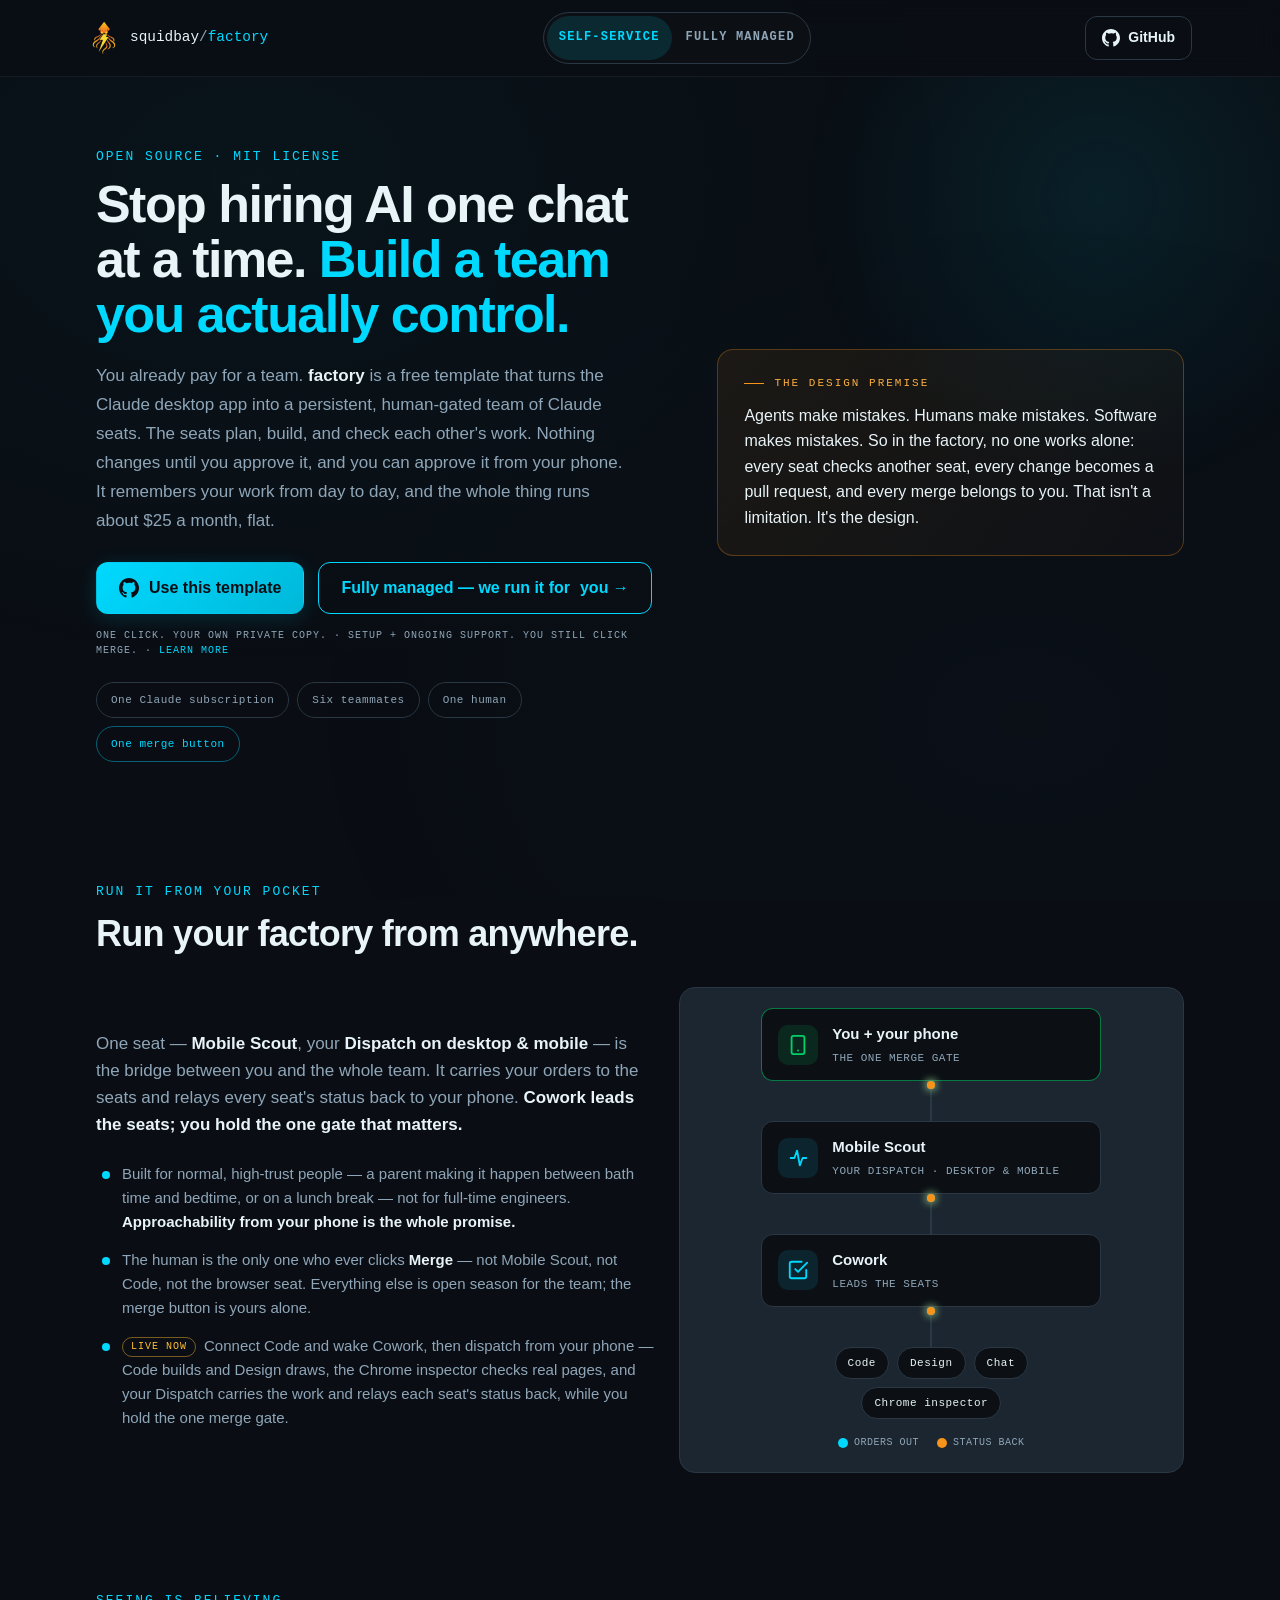
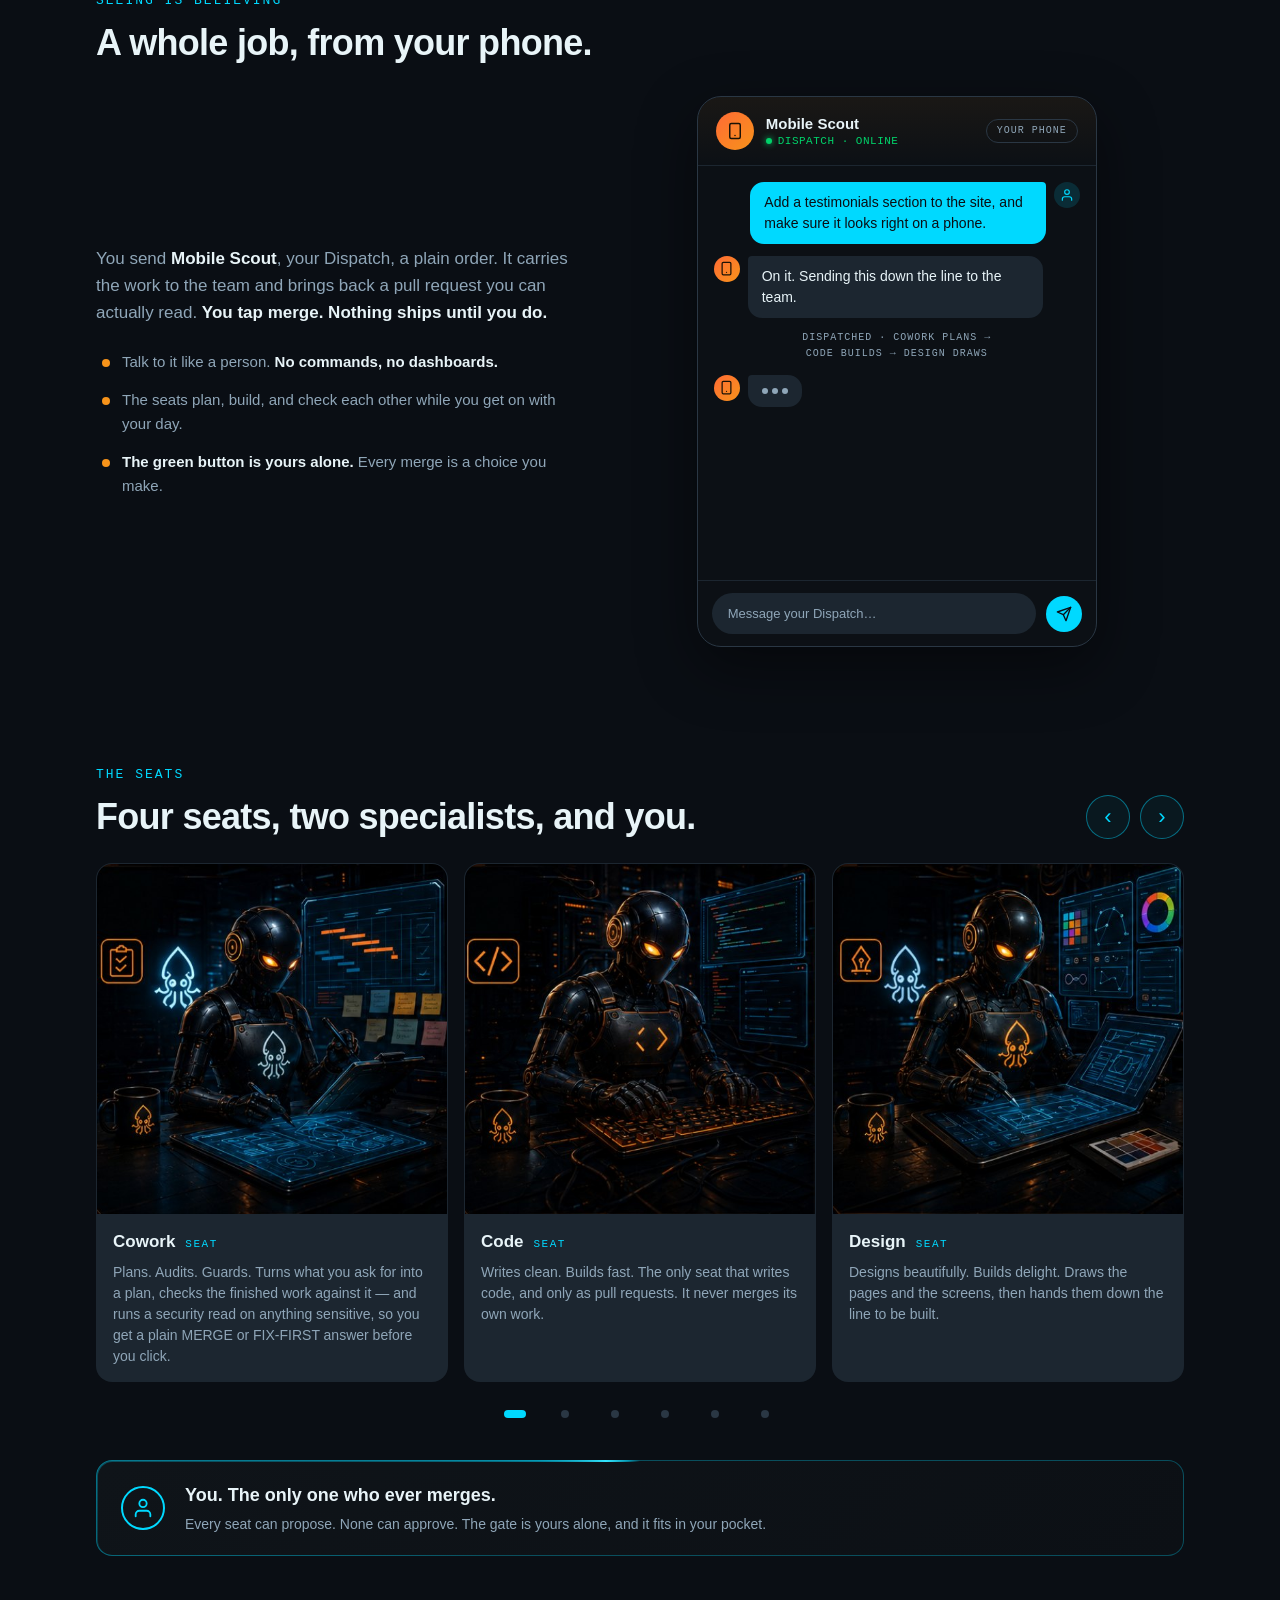
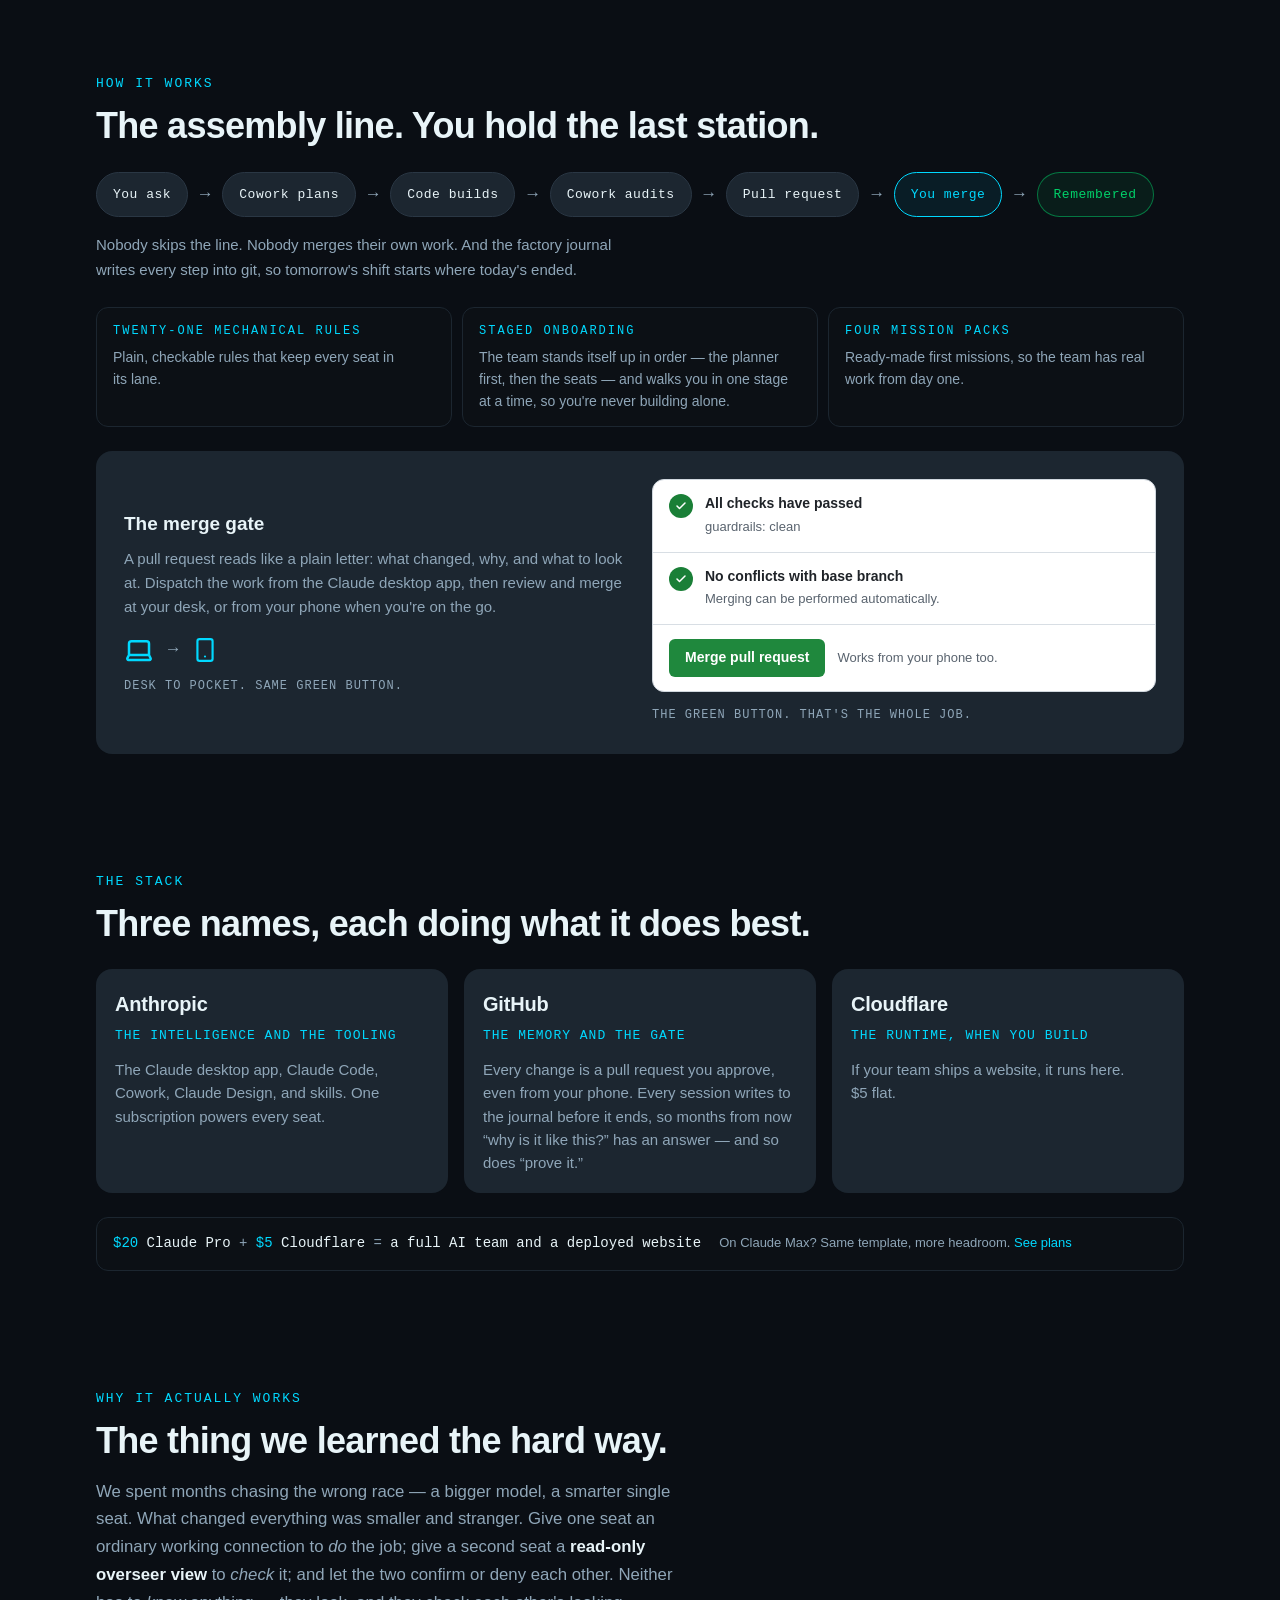
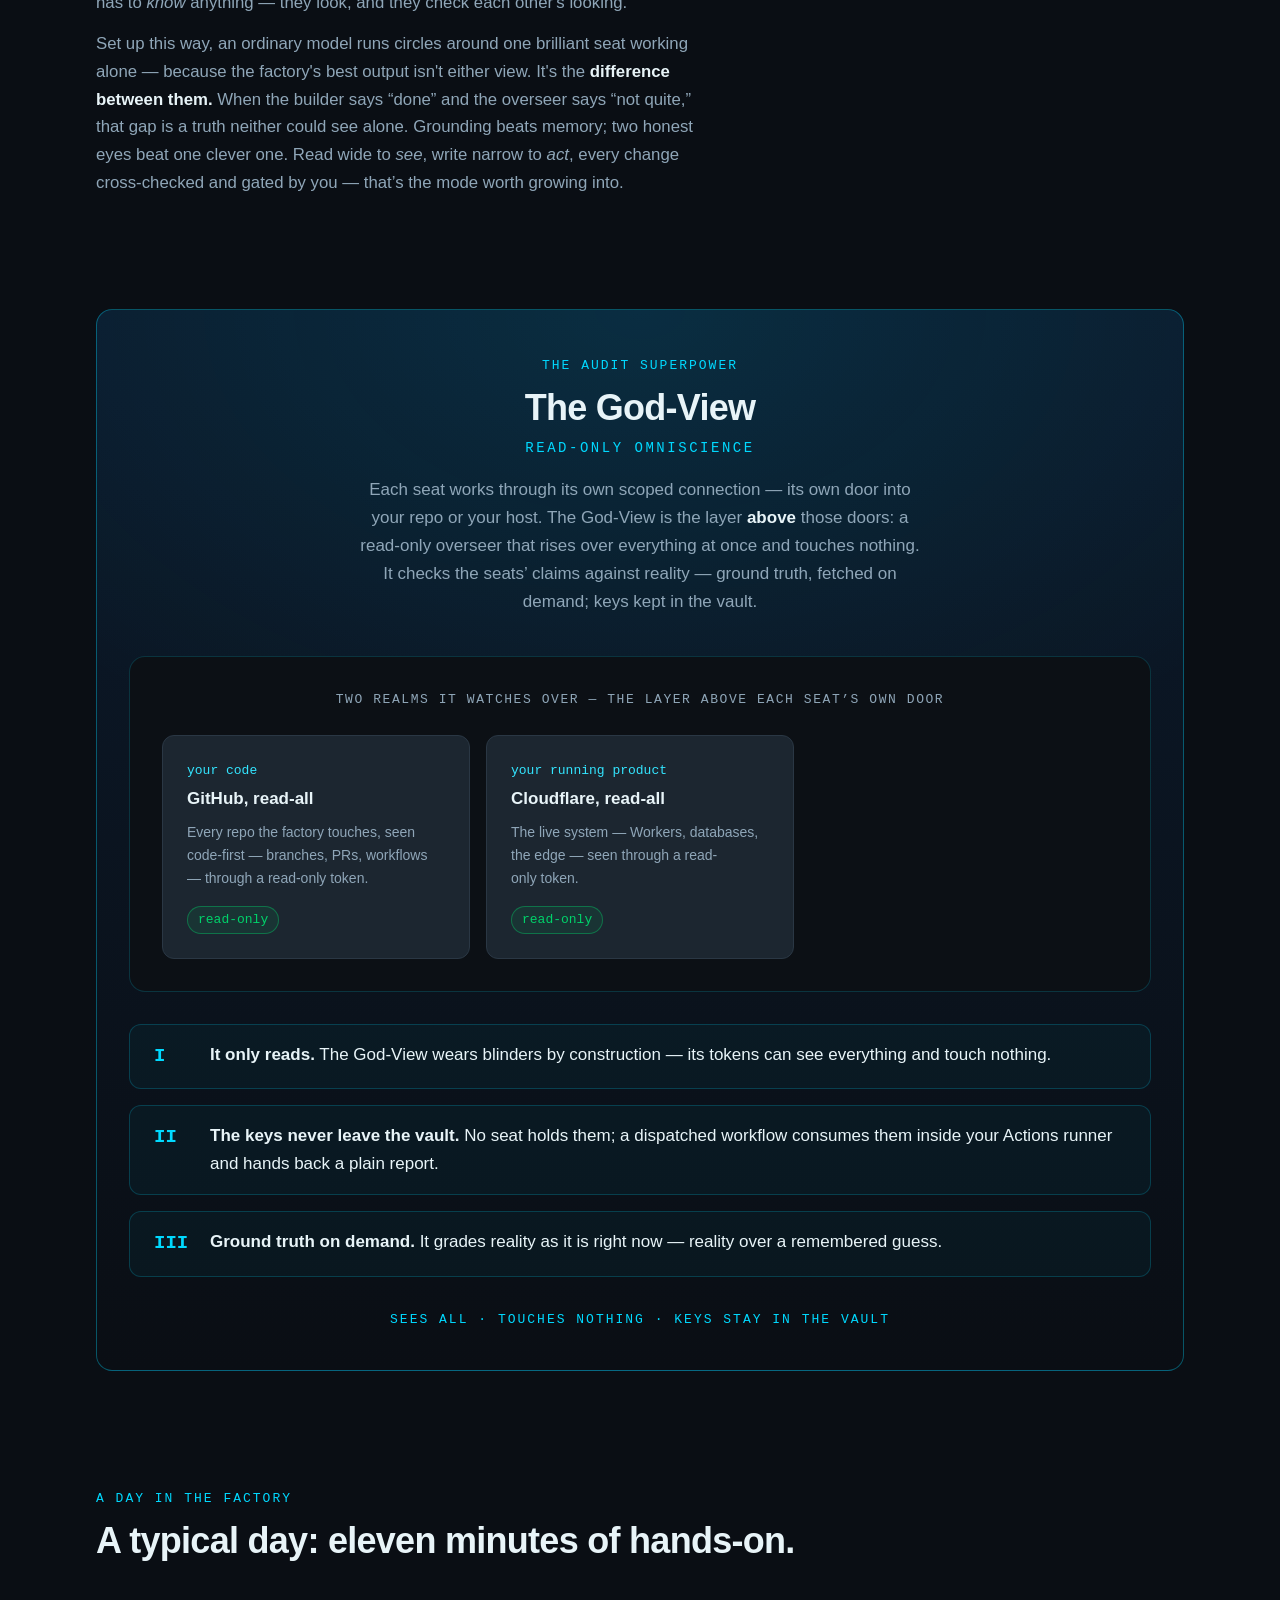
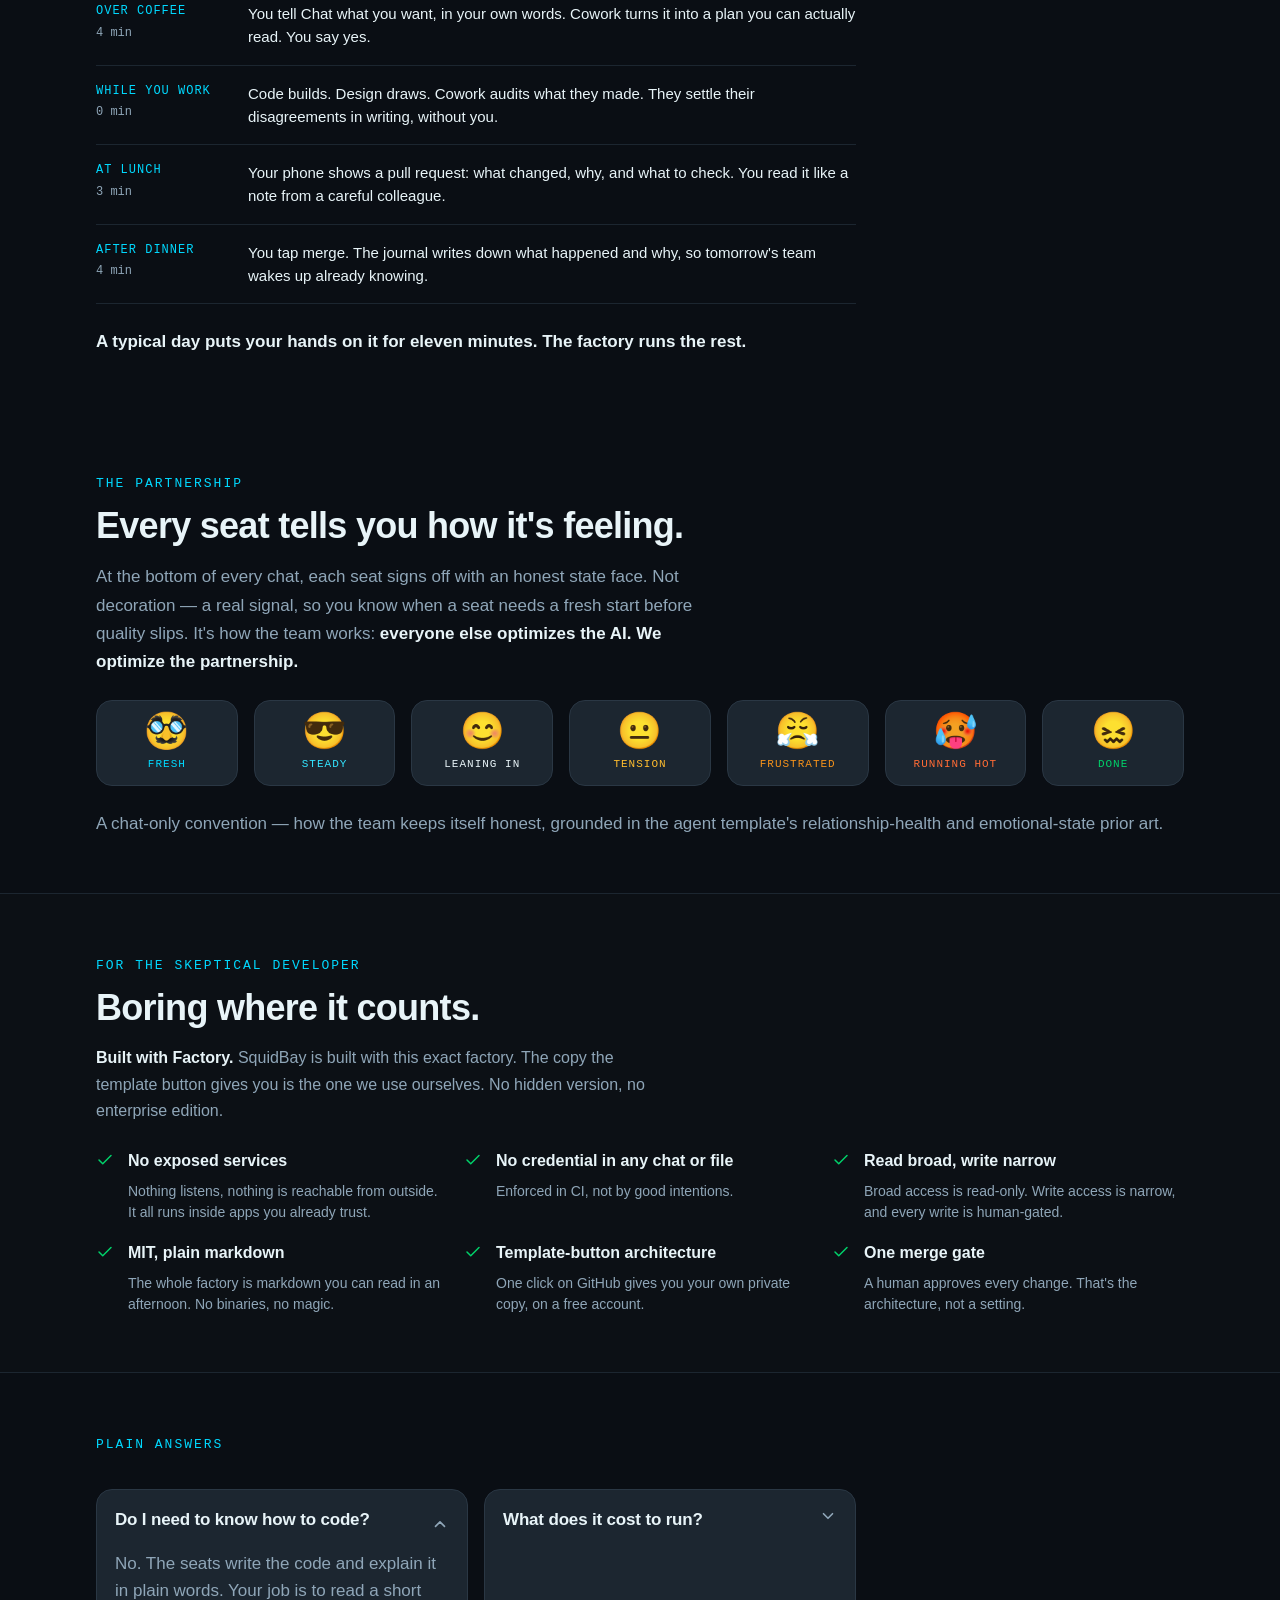
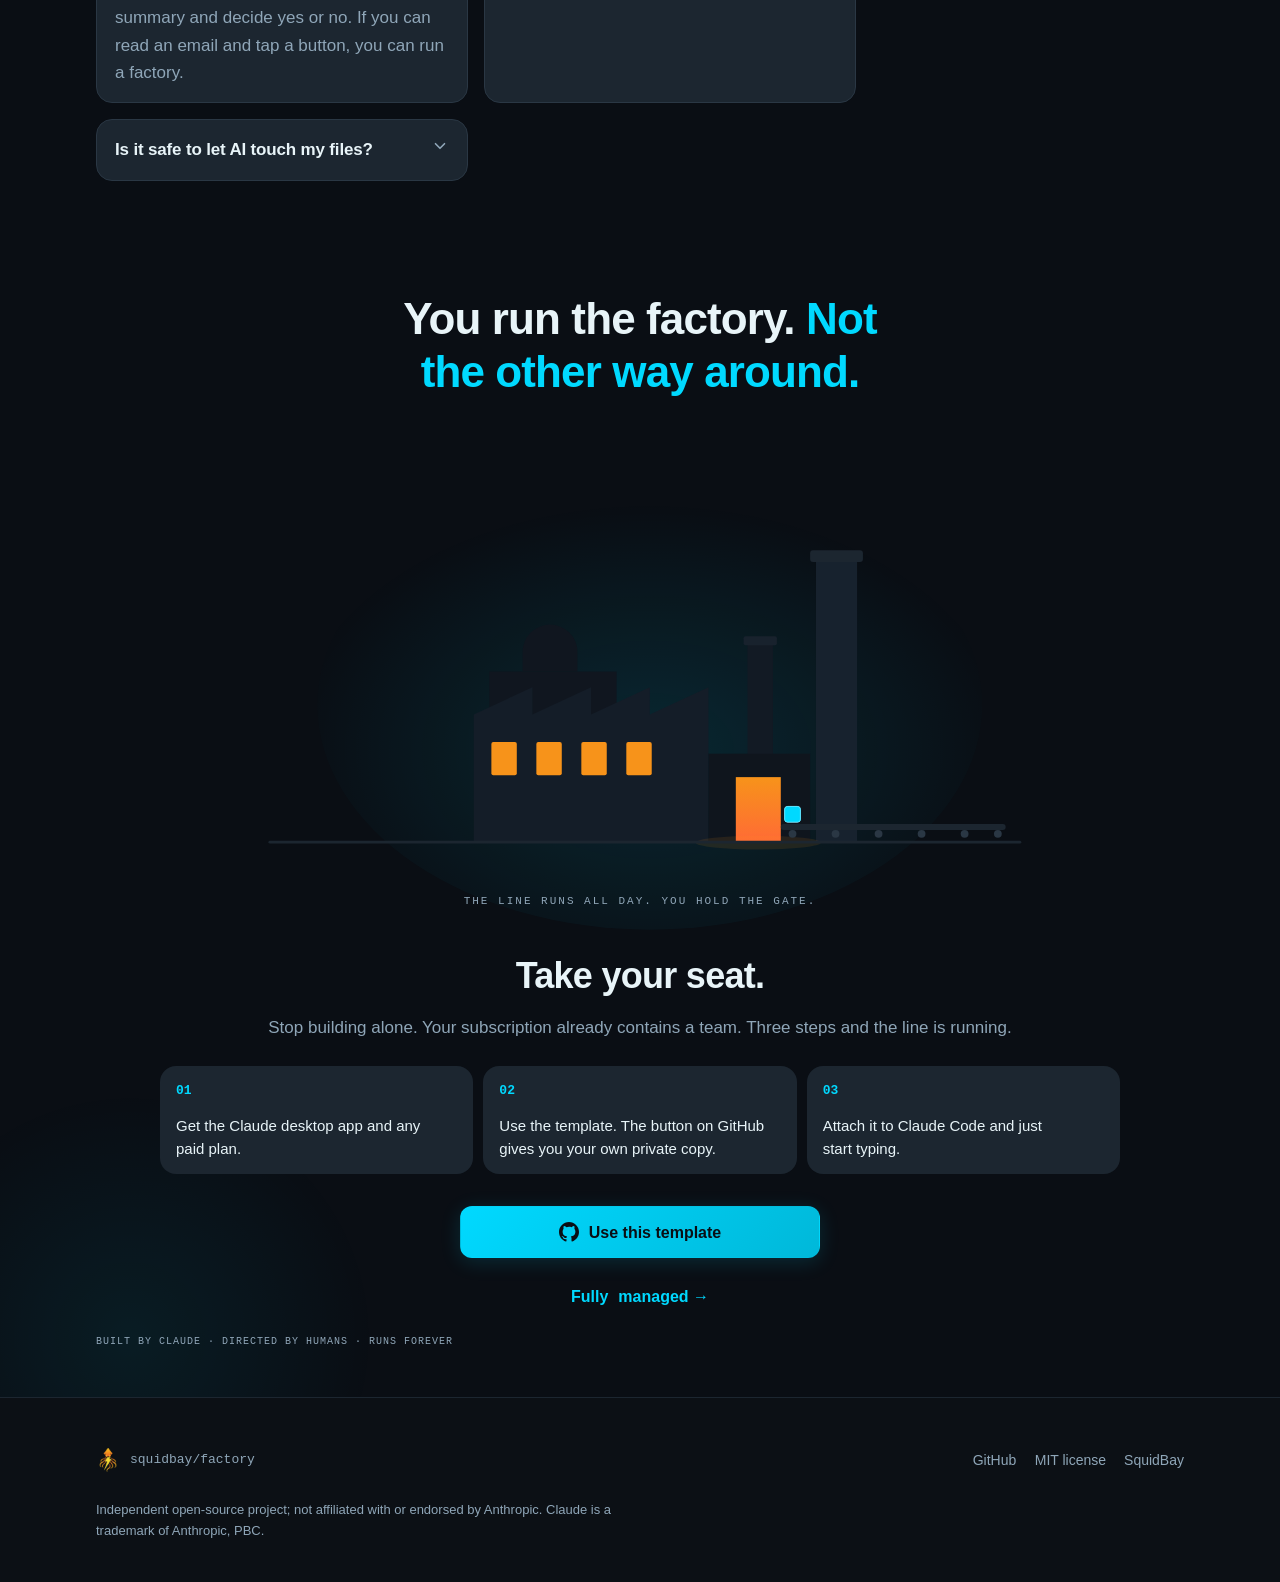
==== commit 52a6c52a: "God-View section: two-realm, two-layer, read-only 'blinders' framing (+ Design in the build line) - " ====
--- a/index.html
+++ b/index.html
@@ -151,7 +151,7 @@
         <ul class="e12-points">
           <li>Built for normal, high-trust people — a parent making it happen between bath time and bedtime, or on a lunch break — not for full-time engineers. <strong>Approachability from your phone is the whole promise.</strong></li>
           <li>The human is the only one who ever clicks <strong>Merge</strong> — not Mobile Scout, not Code, not the browser seat. Everything else is open season for the team; the merge button is yours alone.</li>
-          <li><span class="e12-flag">Live now</span>Connect Code and wake Cowork, then dispatch from your phone — Code builds, the Chrome inspector checks real pages, and your Dispatch carries the work and relays each seat's status back, while you hold the one merge gate.</li>
+          <li><span class="e12-flag">Live now</span>Connect Code and wake Cowork, then dispatch from your phone — Code builds and Design draws, the Chrome inspector checks real pages, and your Dispatch carries the work and relays each seat's status back, while you hold the one merge gate.</li>
         </ul>
       </div>
       <figure class="e12-topo" role="img" aria-label="Topology: your phone dispatches orders through Mobile Scout to Cowork, which leads the seats — Code, Design, Chat, and the Chrome inspector. Each seat's status flows back to your phone. Only you merge.">
@@ -415,33 +415,27 @@
         <span class="mono-label">The audit superpower</span>
         <h2 class="section-title gv-title" id="godview-title">The God-View</h2>
         <p class="gv-kicker">Read-only omniscience</p>
-        <p class="muted gv-sub">When your factory needs the <strong>true</strong> state of the living system, it doesn&rsquo;t trust memory and it doesn&rsquo;t hold the keys. It rises above everything at once &mdash; and touches nothing. Ground truth, fetched on demand; keys kept in the vault.</p>
+        <p class="muted gv-sub">Each seat works through its own scoped connection &mdash; its own door into your repo or your host. The God-View is the layer <strong>above</strong> those doors: a read-only overseer that rises over everything at once and touches nothing. It checks the seats&rsquo; claims against reality &mdash; ground truth, fetched on demand; keys kept in the vault.</p>
       </div>
       <div class="gv-realm">
-        <p class="gv-realm-label">the realms it watches over</p>
+        <p class="gv-realm-label">two realms it watches over &mdash; the layer above each seat&rsquo;s own door</p>
         <div class="gv-altars">
           <div class="altar">
             <p class="ac">your code</p>
-            <p class="an">GitHub</p>
-            <p class="muted ad">What&rsquo;s on <code>main</code>, what shipped, what didn&rsquo;t.</p>
+            <p class="an">GitHub, read-all</p>
+            <p class="muted ad">Every repo the factory touches, seen code-first &mdash; branches, PRs, workflows &mdash; through a read-only token.</p>
             <span class="ro">read-only</span>
           </div>
           <div class="altar">
-            <p class="ac">your runtime</p>
-            <p class="an">Your host</p>
-            <p class="muted ad">Is the thing actually up and serving?</p>
+            <p class="ac">your running product</p>
+            <p class="an">Cloudflare, read-all</p>
+            <p class="muted ad">The live system &mdash; Workers, databases, the edge &mdash; seen through a read-only token.</p>
             <span class="ro">read-only</span>
           </div>
-          <div class="altar">
-            <p class="ac">your edge</p>
-            <p class="an">Cloudflare</p>
-            <p class="muted ad">What the world really resolves to.</p>
-            <span class="ro">read-only</span>
-          </div>
         </div>
       </div>
       <div class="gv-laws">
-        <div class="gv-law"><span class="rn">I</span><p><strong>It only reads.</strong> Never a single write &mdash; the God-View exists to audit, not to act.</p></div>
+        <div class="gv-law"><span class="rn">I</span><p><strong>It only reads.</strong> The God-View wears blinders by construction &mdash; its tokens can see everything and touch nothing.</p></div>
         <div class="gv-law"><span class="rn">II</span><p><strong>The keys never leave the vault.</strong> No seat holds them; a dispatched workflow consumes them inside your Actions runner and hands back a plain report.</p></div>
         <div class="gv-law"><span class="rn">III</span><p><strong>Ground truth on demand.</strong> It grades reality as it is right now &mdash; reality over a remembered guess.</p></div>
       </div>
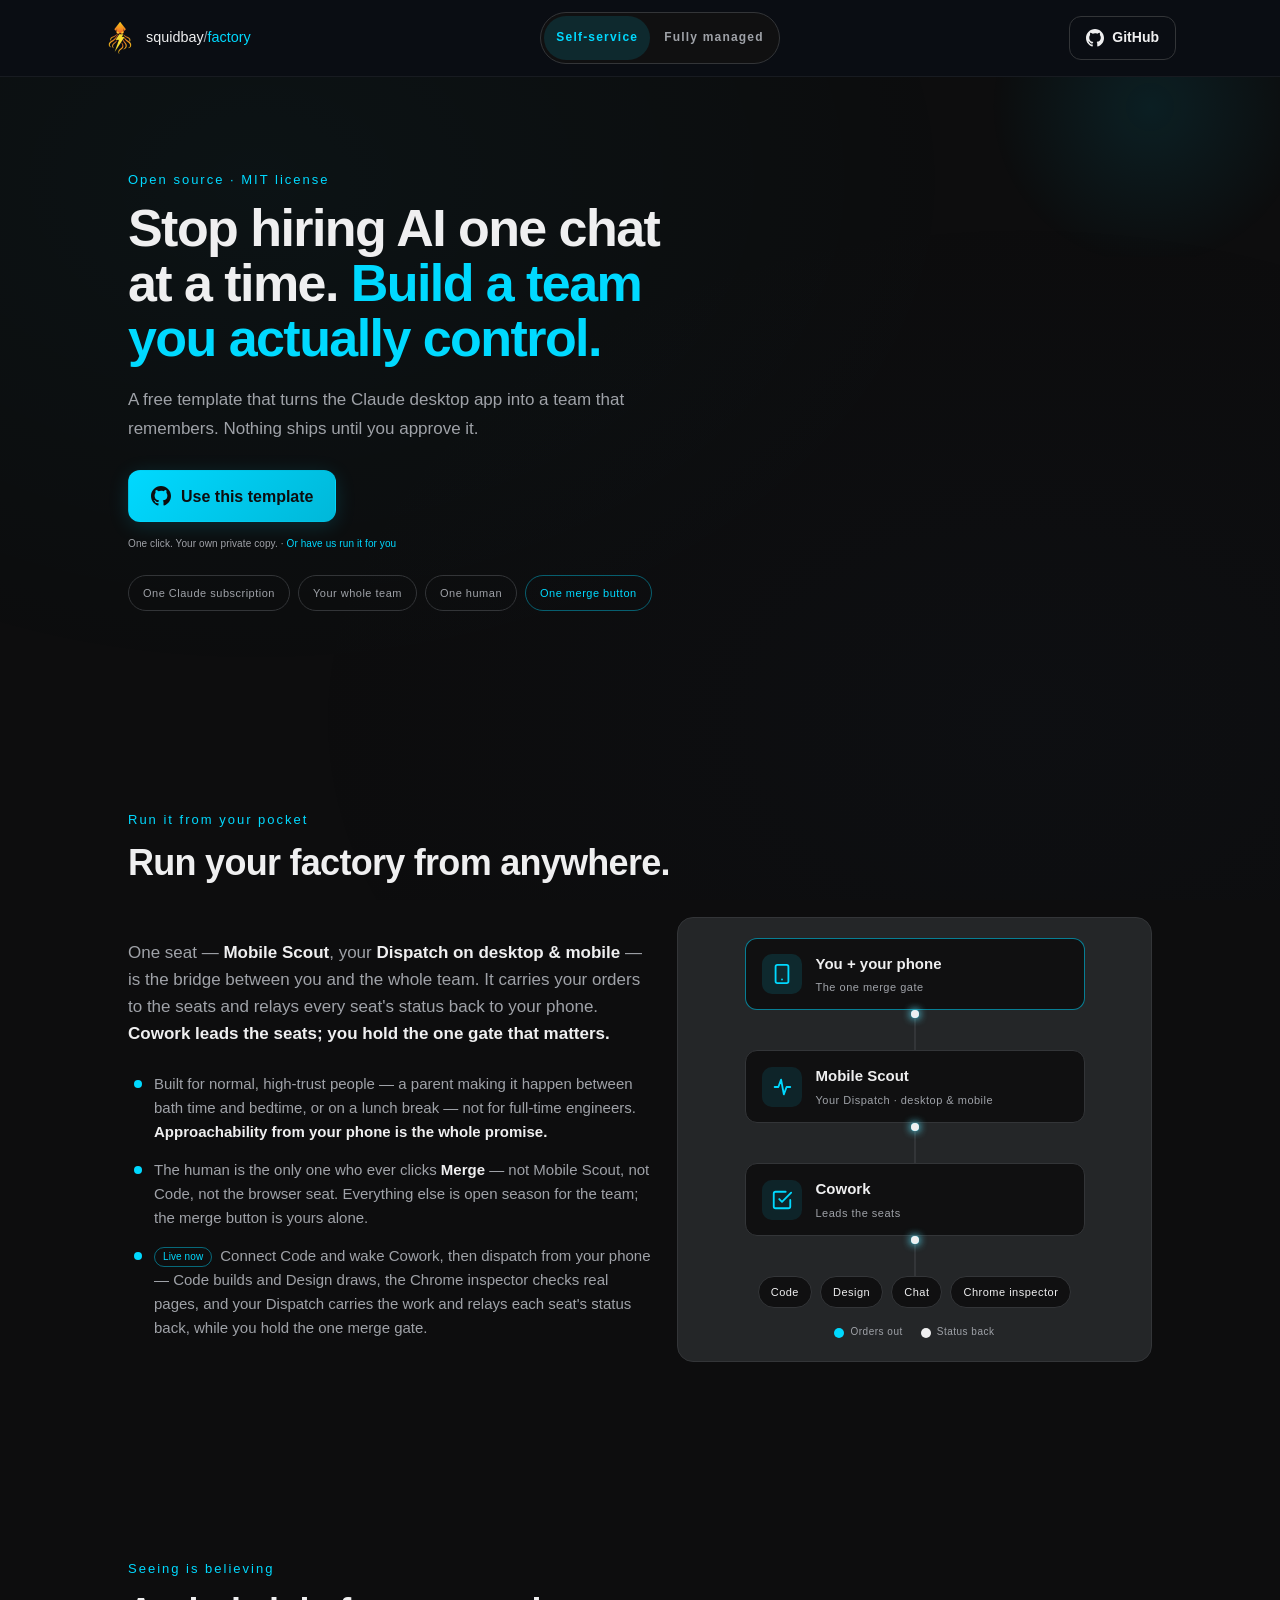
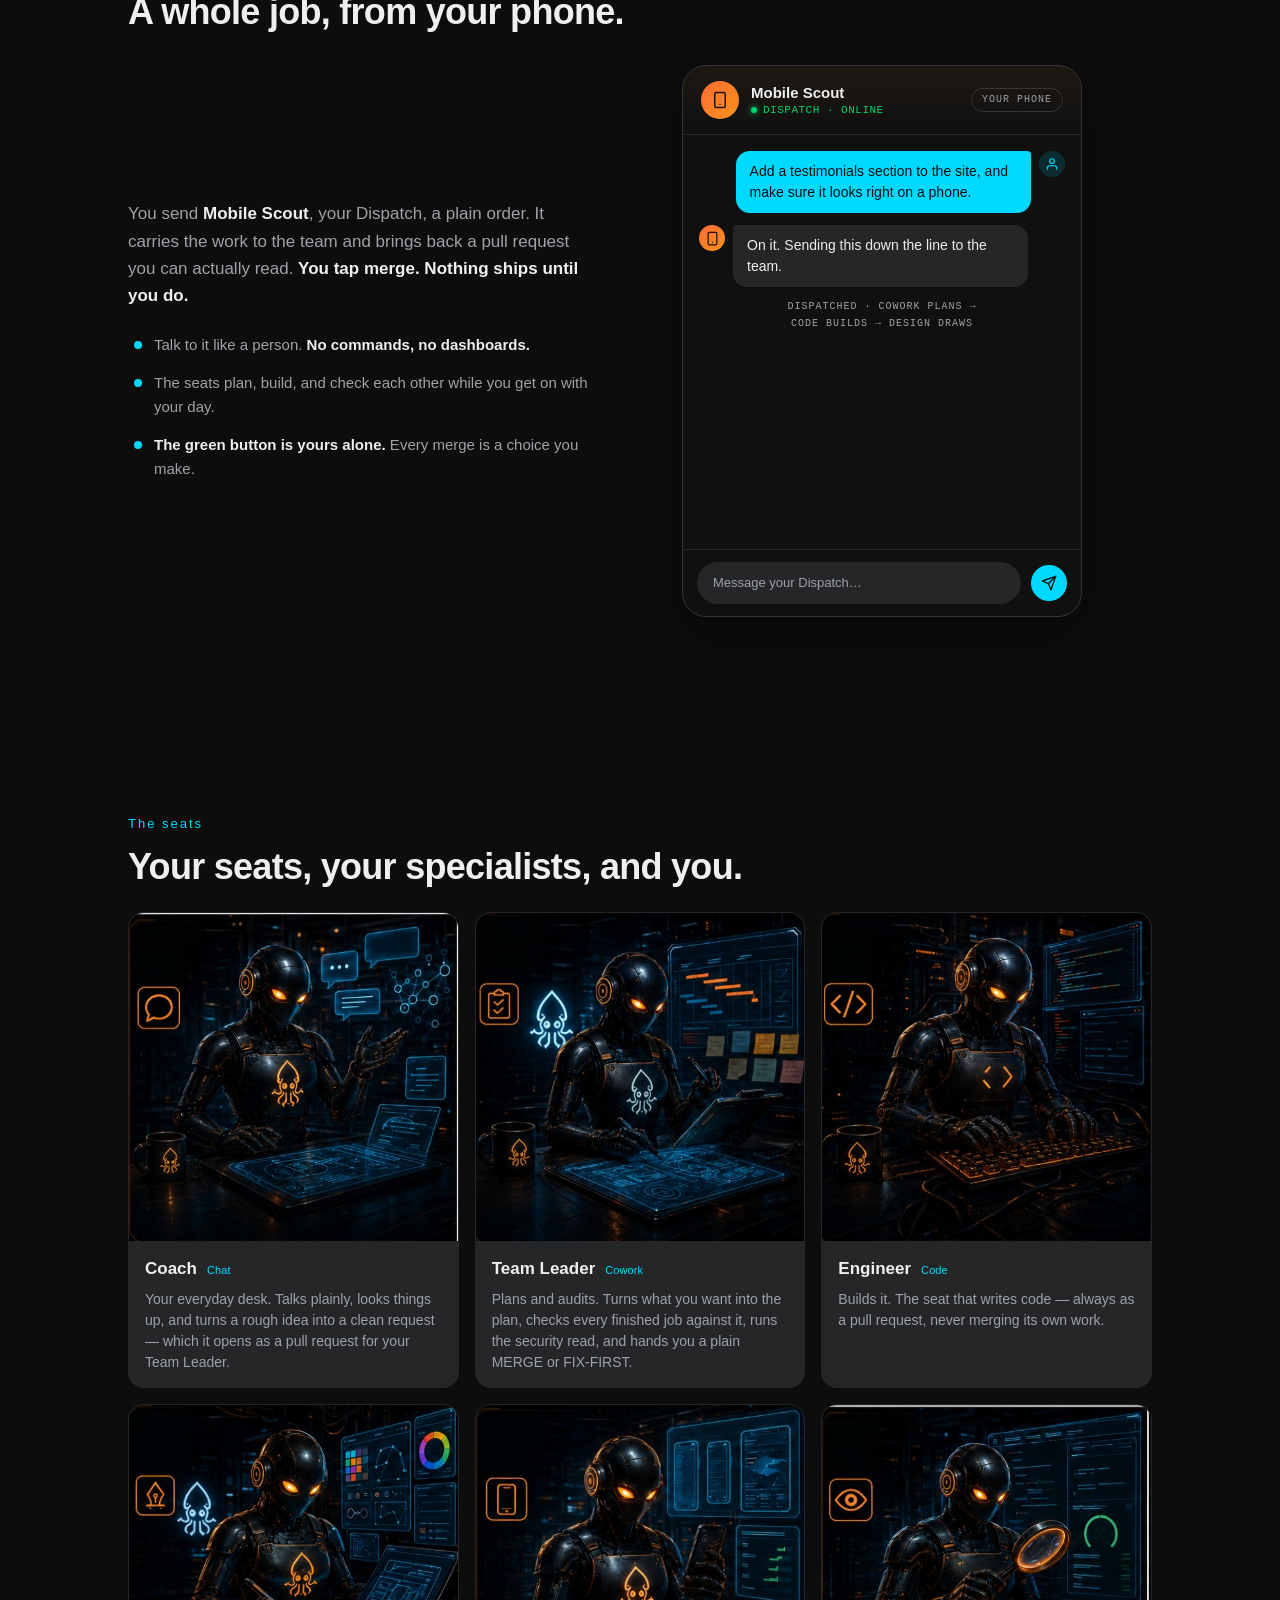
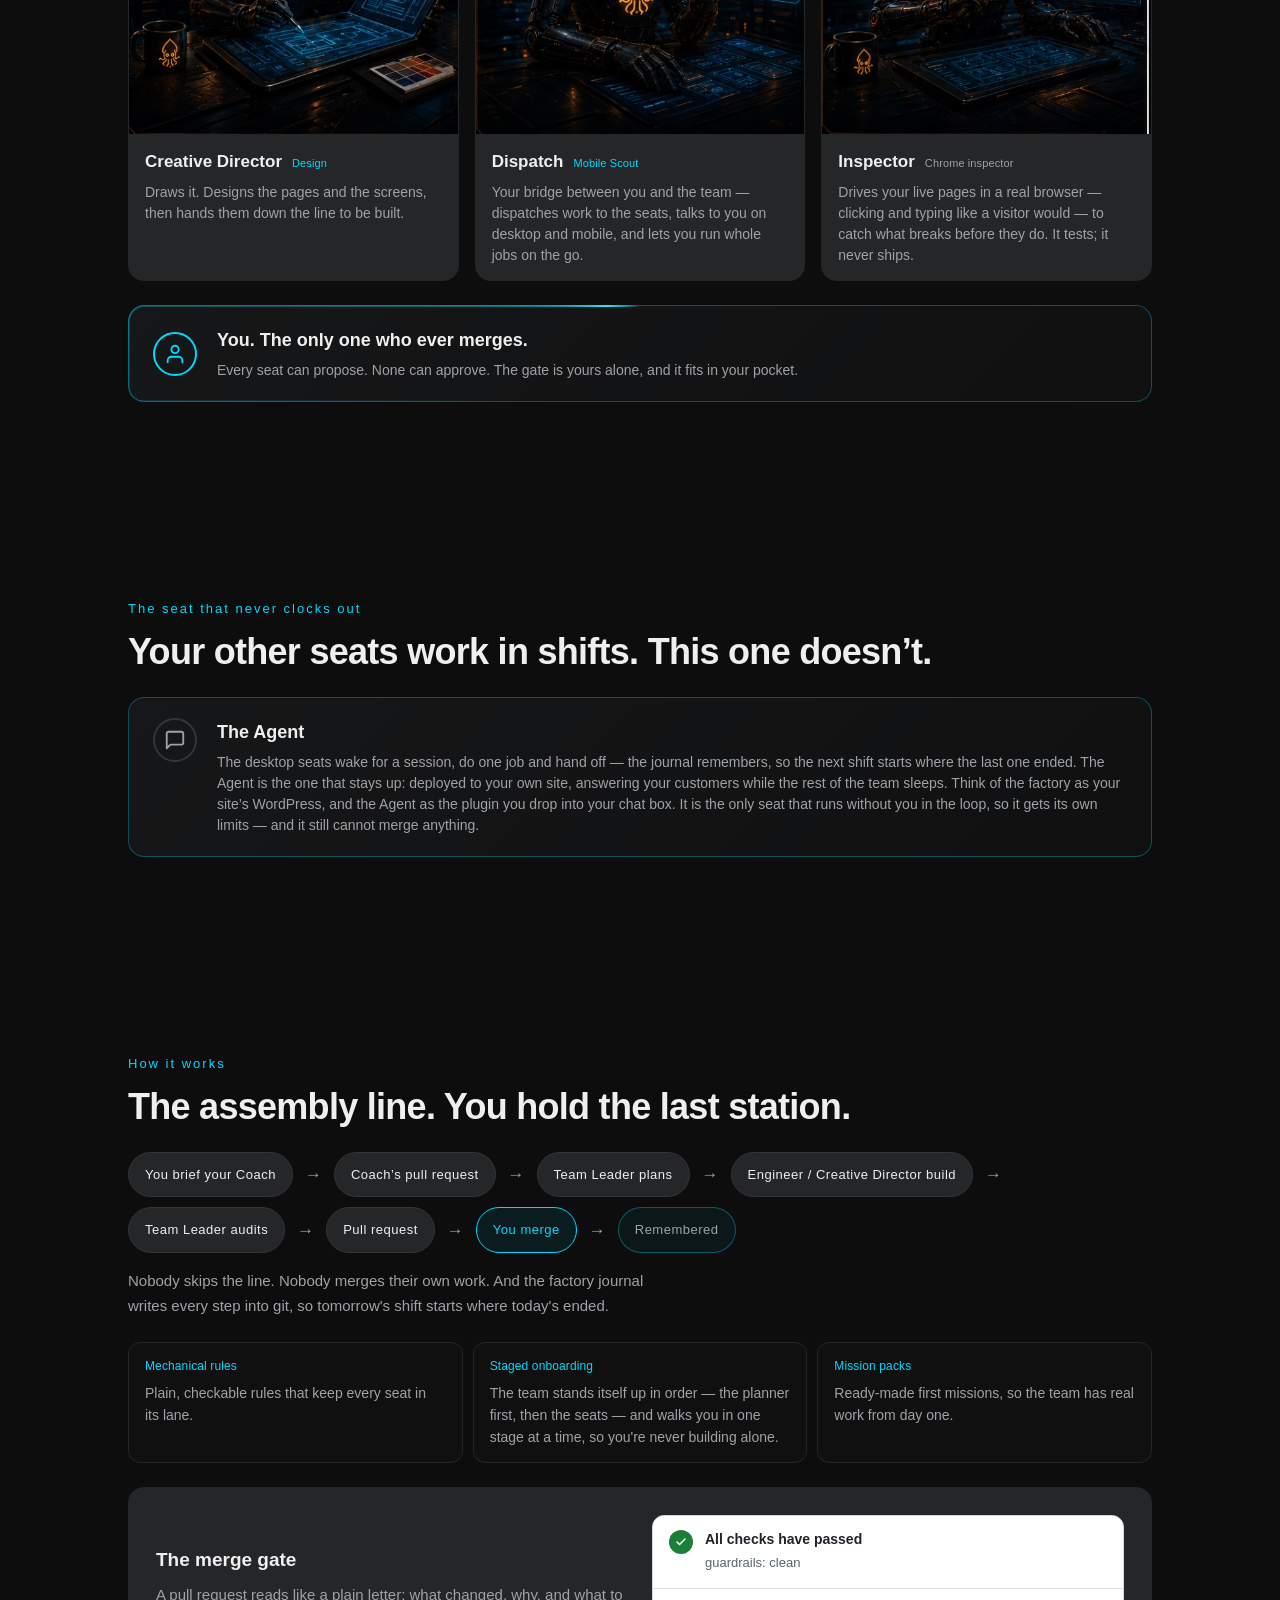
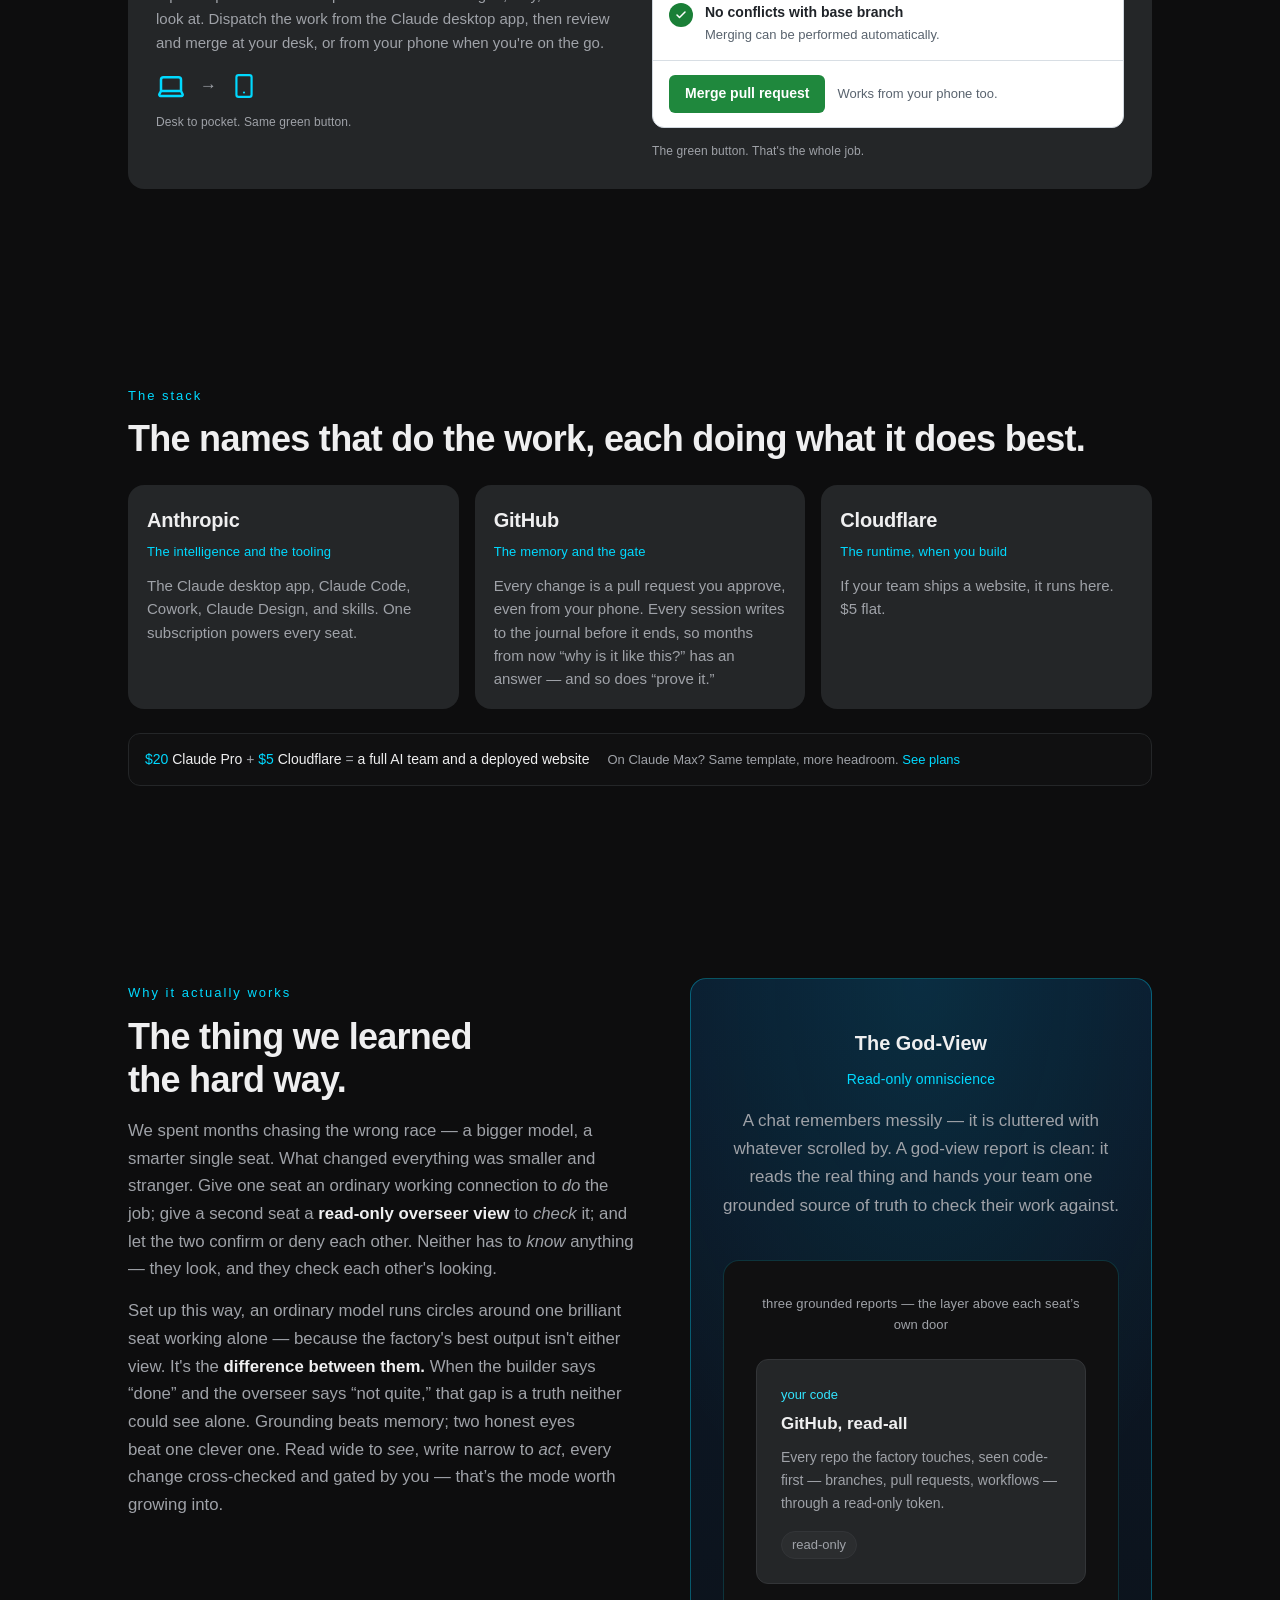
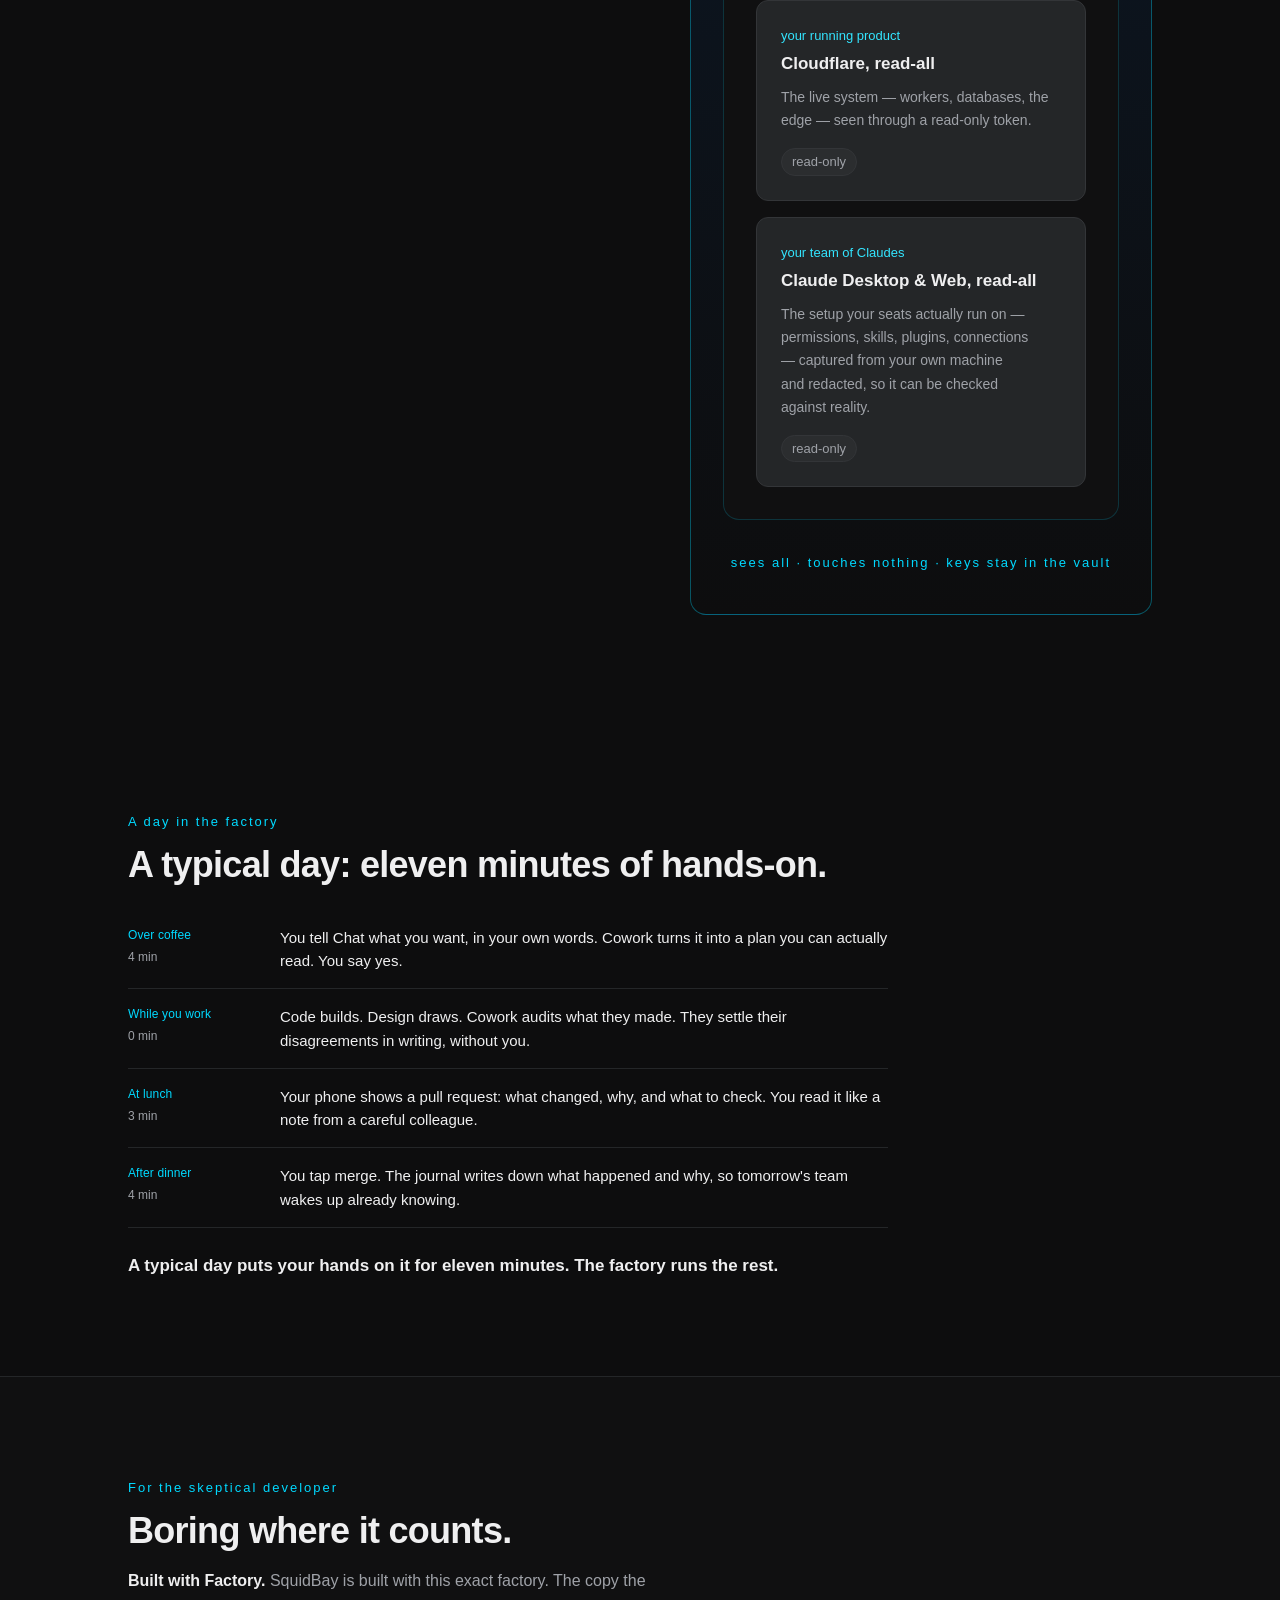
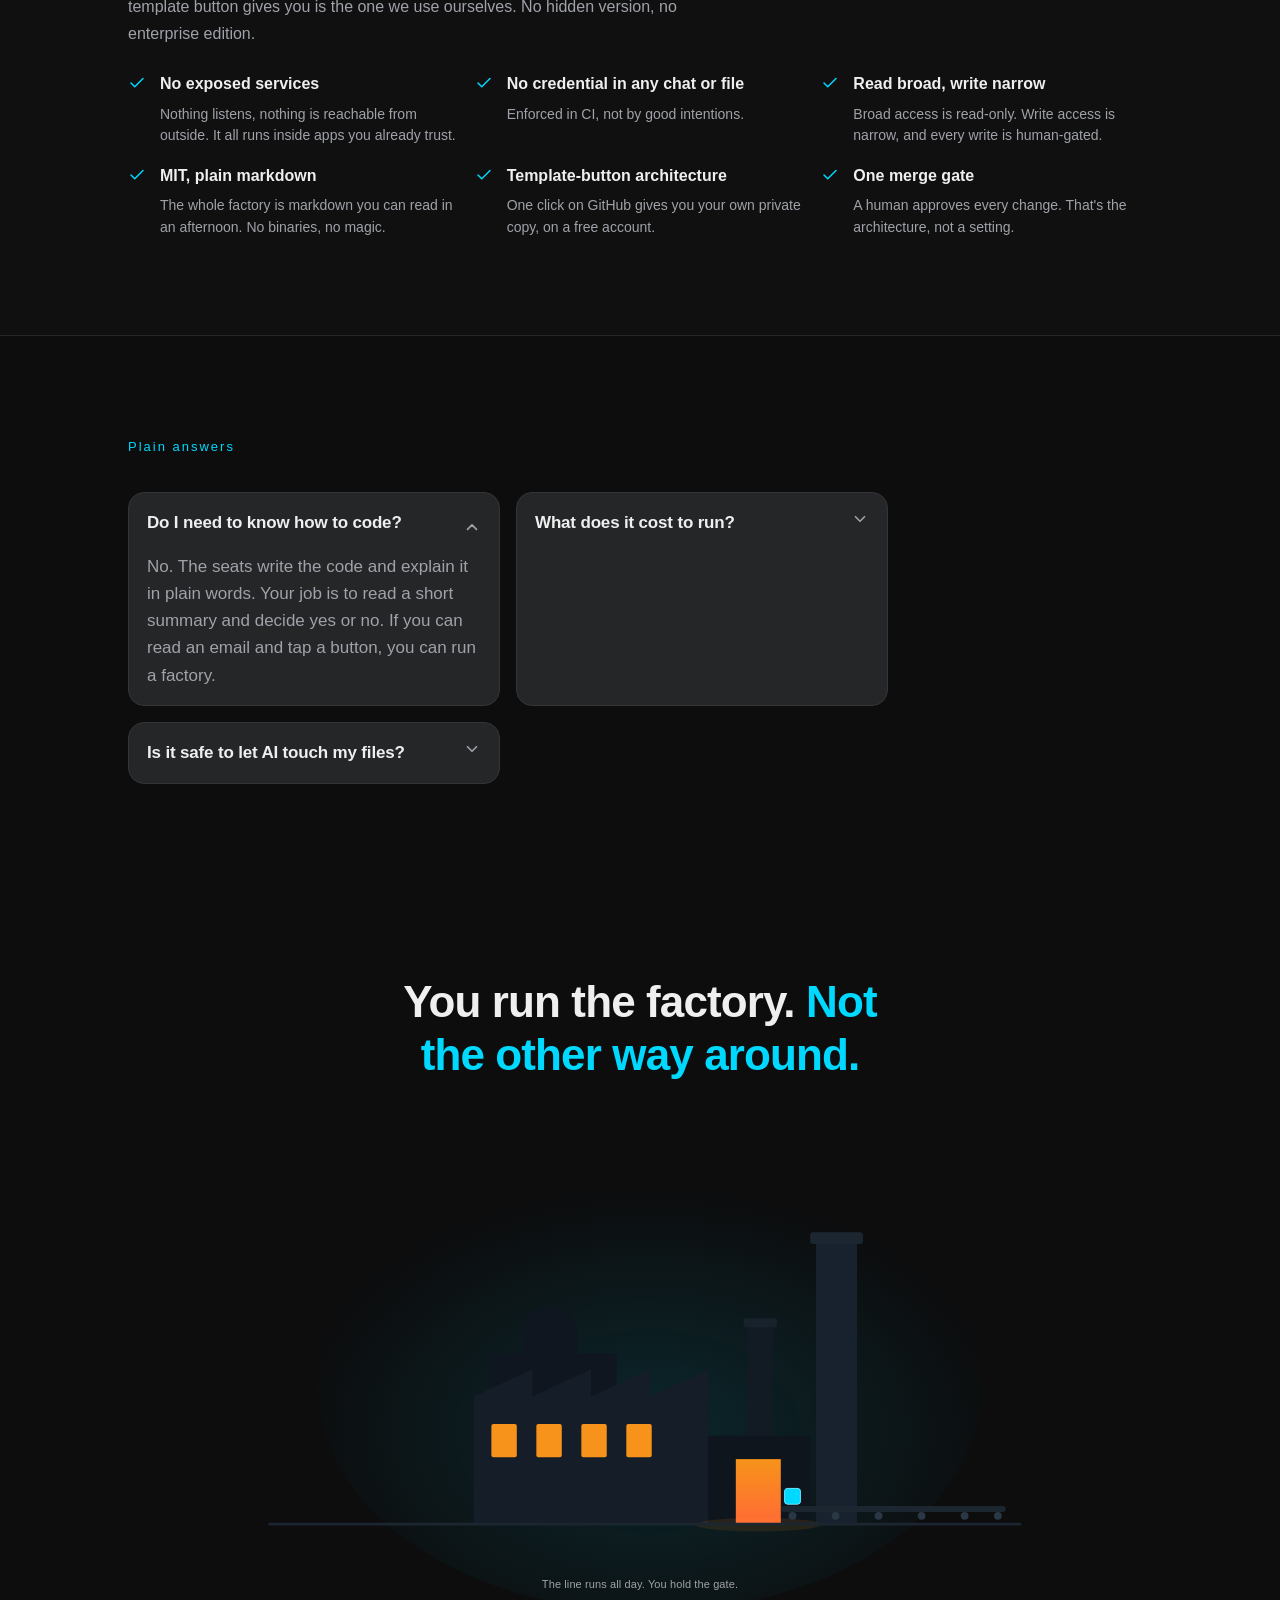
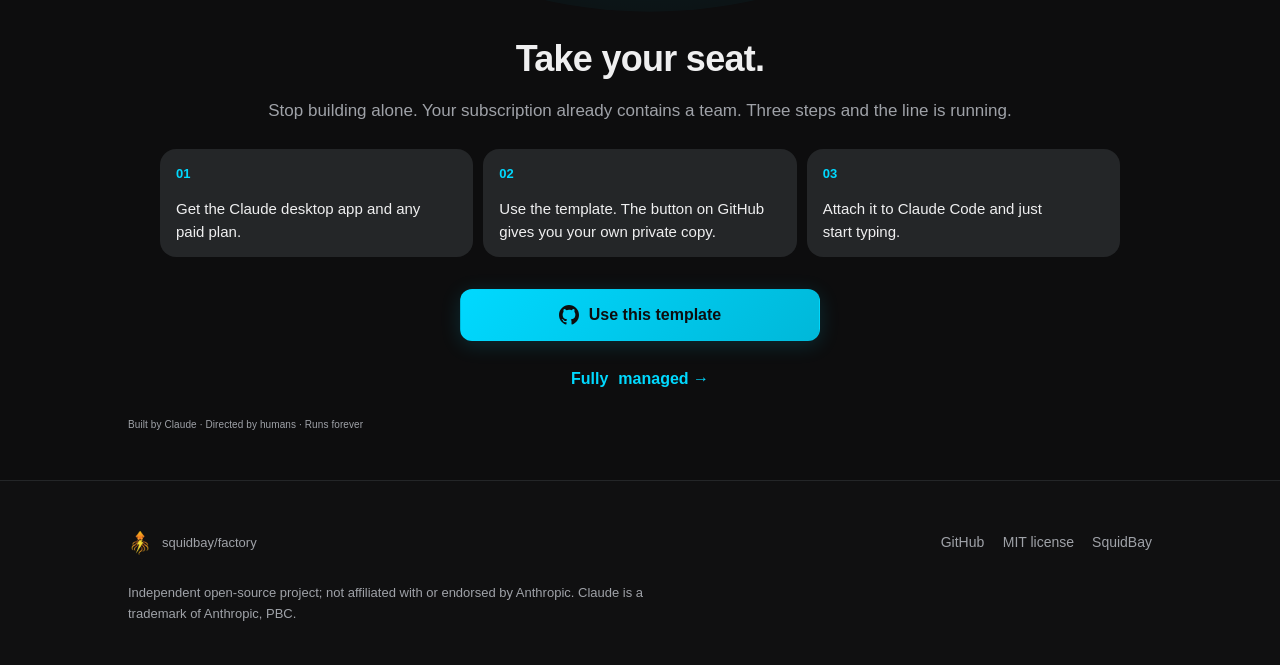
==== commit 4bbf775a: "Pages: fix the contained-overflow defect, desaturate the neutrals, and cut the hero Measured against" ====
--- a/index.html
+++ b/index.html
@@ -81,10 +81,6 @@
 
 <a class="skip" href="#main">Skip to content</a>
 
-<div class="bubbles" aria-hidden="true">
-  <span></span><span></span><span></span><span></span><span></span><span></span><span></span><span></span><span></span><span></span>
-</div>
-
 <header class="appbar">
   <div class="appbar-row">
     <a class="wordmark" href="./" aria-label="factory home">
@@ -111,31 +107,23 @@
   <div class="wrap">
     <div class="hero-grid">
      <div class="hero-lead">
-      <span class="mono-label">Open source · MIT license</span>
+      <span class="mono-label">Open source &middot; MIT license</span>
       <h1>Stop hiring AI one chat at a time. <span>Build a team you actually control.</span></h1>
-      <p class="sub">You already pay for a team. <strong>factory</strong> is a free template that turns the Claude desktop app into a persistent, human-gated team of Claude seats.<span class="wide-only"> The seats plan, build, and check each other's work.</span> Nothing changes until you approve it, and you can approve it from your phone.<span class="wide-only"> It remembers your work from day to day, and the whole thing runs about $25 a month, flat.</span></p>
+      <p class="sub">A free template that turns the Claude desktop app into a team that remembers. Nothing ships until you approve it.</p>
       <div class="cta-row" data-cta-anchor>
         <a class="btn" href="https://github.com/squidbay/factory">
           <svg width="20" height="20" viewBox="0 0 24 24" fill="currentColor" aria-hidden="true"><path d="M12 0C5.374 0 0 5.373 0 12c0 5.302 3.438 9.8 8.207 11.387.599.111.793-.261.793-.577v-2.234c-3.338.726-4.033-1.416-4.033-1.416-.546-1.387-1.333-1.756-1.333-1.756-1.089-.745.083-.729.083-.729 1.205.084 1.839 1.237 1.839 1.237 1.07 1.834 2.807 1.304 3.492.997.107-.775.418-1.305.762-1.604-2.665-.305-5.467-1.334-5.467-5.931 0-1.311.469-2.381 1.236-3.221-.124-.303-.535-1.524.117-3.176 0 0 1.008-.322 3.301 1.23A11.509 11.509 0 0112 5.803c1.02.005 2.047.138 3.006.404 2.291-1.552 3.297-1.23 3.297-1.23.653 1.653.242 2.874.118 3.176.77.84 1.235 1.911 1.235 3.221 0 4.609-2.807 5.624-5.479 5.921.43.372.823 1.102.823 2.222v3.293c0 .319.192.694.801.576C20.566 21.797 24 17.3 24 12c0-6.627-5.373-12-12-12z"></path></svg>
           Use this template
         </a>
-        <a class="btn ghost" href="managed">Fully managed — we run it for <span class="nb">you →</span></a>
-        <p class="cta-note">One click. Your own private copy. <span aria-hidden="true">·</span> Setup + ongoing support. You still click Merge. · <a href="managed">Learn more</a></p>
+        <p class="cta-note">One click. Your own private copy. &middot; <a href="managed">Or have us run it for you</a></p>
       </div>
       <div class="stat-strip">
         <span class="chip">One Claude subscription</span>
-        <span class="chip">Six teammates</span>
+        <span class="chip">Your whole team</span>
         <span class="chip">One human</span>
         <span class="chip accent">One merge button</span>
       </div>
      </div>
-     <aside class="hero-aside">
-      <div class="premise">
-        <span class="runner-gold" aria-hidden="true"></span>
-        <span class="tag">The design premise</span>
-        <p>Agents make mistakes. Humans make mistakes. Software makes mistakes. So in the factory, no one works alone: every seat checks another seat, every change becomes a pull request, and every merge belongs to you. That isn't a limitation. It's the design.</p>
-      </div>
-     </aside>
     </div>
   </div>
 </section>
@@ -221,60 +209,54 @@
     <div class="seats-head">
       <div>
         <span class="mono-label">The seats</span>
-        <h2 class="section-title">Four seats, two specialists, and you.</h2>
-      </div>
-      <div class="car-nav">
-        <button type="button" class="car-btn prev" aria-label="Previous seats">‹</button>
-        <button type="button" class="car-btn next" aria-label="Next seats">›</button>
-      </div>
-    </div>
-    <div class="carousel" id="seatsCarousel">
-    <div class="car-track" role="group" aria-label="Factory seats, six in total" tabindex="0">
+        <h2 class="section-title">Your seats, your specialists, and you.</h2>
+      </div>
+    </div>
+    <div class="carousel">
+    <div class="car-track">
       <div class="poster-card">
-        <img src="seats/cowork.jpg" alt="Cowork seat: a dark factory robot with the squid emblem sketching a project timeline" width="512" height="512" loading="lazy" decoding="async">
+        <img src="seats/chat.jpg" alt="Coach seat: a dark factory robot gesturing beside speech bubbles that ask how it can help" width="512" height="512" loading="lazy" decoding="async">
         <div class="body">
-          <div class="head"><h3>Cowork</h3><span class="tag">Seat</span></div>
-          <p class="line">Plans. Audits. Guards. Turns what you ask for into a plan, checks the finished work against it — and runs a security read on anything sensitive, so you get a plain MERGE or FIX-FIRST answer before you click.</p>
+          <div class="head"><h3>Coach</h3><span class="tag">Chat</span></div>
+          <p class="line">Your everyday desk. Talks plainly, looks things up, and turns a rough idea into a clean request &mdash; which it opens as a pull request for your Team Leader.</p>
         </div>
       </div>
       <div class="poster-card">
-        <img src="seats/code.jpg" alt="Code seat: a dark factory robot at a glowing keyboard with a passing build log" width="512" height="512" loading="lazy" decoding="async">
+        <img src="seats/cowork.jpg" alt="Team Leader seat: a dark factory robot with the squid emblem sketching a project timeline" width="512" height="512" loading="lazy" decoding="async">
         <div class="body">
-          <div class="head"><h3>Code</h3><span class="tag">Seat</span></div>
-          <p class="line">Writes clean. Builds fast. The only seat that writes code, and only as pull requests. It never merges its own work.</p>
+          <div class="head"><h3>Team Leader</h3><span class="tag">Cowork</span></div>
+          <p class="line">Plans and audits. Turns what you want into the plan, checks every finished job against it, runs the security read, and hands you a plain MERGE or FIX&#8209;FIRST.</p>
         </div>
       </div>
       <div class="poster-card">
-        <img src="seats/design.jpg" alt="Design seat: a dark factory robot drawing wireframes on a blueprint tablet" width="512" height="512" loading="lazy" decoding="async">
+        <img src="seats/code.jpg" alt="Engineer seat: a dark factory robot at a glowing keyboard with a passing build log" width="512" height="512" loading="lazy" decoding="async">
         <div class="body">
-          <div class="head"><h3>Design</h3><span class="tag">Seat</span></div>
-          <p class="line">Designs beautifully. Builds delight. Draws the pages and the screens, then hands them down the line to be built.</p>
+          <div class="head"><h3>Engineer</h3><span class="tag">Code</span></div>
+          <p class="line">Builds it. The seat that writes code &mdash; always as a pull request, never merging its own work.</p>
         </div>
       </div>
       <div class="poster-card">
-        <img src="seats/chat.jpg" alt="Chat seat: a dark factory robot gesturing beside speech bubbles that ask how it can help" width="512" height="512" loading="lazy" decoding="async">
+        <img src="seats/design.jpg" alt="Creative Director seat: a dark factory robot drawing wireframes on a blueprint tablet" width="512" height="512" loading="lazy" decoding="async">
         <div class="body">
-          <div class="head"><h3>Chat</h3><span class="tag">Seat</span></div>
-          <p class="line">Answers clearly. Briefs honestly. Your everyday desk: plain words in, plain words out, and a pointer to the right seat for the job.</p>
+          <div class="head"><h3>Creative Director</h3><span class="tag">Design</span></div>
+          <p class="line">Draws it. Designs the pages and the screens, then hands them down the line to be built.</p>
         </div>
       </div>
       <div class="poster-card">
-        <img src="seats/chrome-inspector.jpg" alt="Chrome inspector specialist: a dark factory robot examining a devtools panel with a magnifying glass" width="512" height="512" loading="lazy" decoding="async">
+        <img src="seats/mobile-scout.jpg" alt="Dispatch seat: a dark factory robot checking phone screens across devices and networks" width="512" height="512" loading="lazy" decoding="async">
         <div class="body">
-          <div class="head"><h3>Chrome inspector</h3><span class="tag oncall">Specialist · on call</span></div>
-          <p class="line">Sees everything. Misses nothing. Drives your live pages in a real browser — clicking and typing like a user to catch what breaks before your visitors do — then reports back. It tests; it never ships.</p>
+          <div class="head"><h3>Dispatch</h3><span class="tag">Mobile Scout</span></div>
+          <p class="line">Your bridge between you and the team &mdash; dispatches work to the seats, talks to you on desktop and mobile, and lets you run whole jobs on the go.</p>
         </div>
       </div>
       <div class="poster-card">
-        <img src="seats/mobile-scout.jpg" alt="Mobile scout specialist: a dark factory robot checking phone screens across devices and networks" width="512" height="512" loading="lazy" decoding="async">
+        <img src="seats/chrome-inspector.jpg" alt="Inspector specialist: a dark factory robot examining a devtools panel with a magnifying glass" width="512" height="512" loading="lazy" decoding="async">
         <div class="body">
-          <div class="head"><h3>Mobile Scout</h3><span class="tag oncall">Specialist · on call</span></div>
-          <p class="line">Tests everywhere. Catches what breaks on the small screen — so you approve with confidence.</p>
-        </div>
-      </div>
-    </div>
-    <div class="car-dots" aria-label="Seat carousel navigation"></div>
-    <p class="car-hint" aria-hidden="true">Swipe · 6 seats</p>
+          <div class="head"><h3>Inspector</h3><span class="tag oncall">Chrome inspector</span></div>
+          <p class="line">Drives your live pages in a real browser &mdash; clicking and typing like a visitor would &mdash; to catch what breaks before they do. It tests; it never ships.</p>
+        </div>
+      </div>
+    </div>
     </div>
     <div class="you-card">
       <span class="runner" aria-hidden="true"></span>
@@ -287,30 +269,47 @@
   </div>
 </section>
 
+<!-- 4b · The 24/7 seat -->
+<section id="agent" aria-labelledby="agent-title">
+  <div class="wrap">
+    <span class="mono-label">The seat that never clocks out</span>
+    <h2 class="section-title" id="agent-title">Your other seats work in shifts. This one doesn&rsquo;t.</h2>
+    <div class="you-card agent-card">
+      <span class="avatar" aria-hidden="true"><svg width="22" height="22" viewBox="0 0 24 24" fill="none" stroke="currentColor" stroke-width="2" stroke-linecap="round" stroke-linejoin="round"><path d="M21 15a2 2 0 0 1-2 2H7l-4 4V5a2 2 0 0 1 2-2h14a2 2 0 0 1 2 2z"></path></svg></span>
+      <div class="body">
+        <h3>The Agent</h3>
+        <p>The desktop seats wake for a session, do one job and hand off &mdash; the journal remembers, so the next shift starts where the last one ended. The Agent is the one that stays up: deployed to your own site, answering your customers while the rest of the team sleeps. Think of the factory as your site&rsquo;s WordPress, and the Agent as the plugin you drop into your chat box. It is the only seat that runs without you in the loop, so it gets its own limits &mdash; and it still cannot merge anything.</p>
+      </div>
+    </div>
+  </div>
+</section>
+
 <!-- 5 · How it works -->
 <section id="how">
   <div class="wrap">
     <span class="mono-label">How it works</span>
     <h2 class="section-title">The assembly line. You hold the last station.</h2>
     <div class="line" id="flowLine">
-      <span class="station">You ask</span>
-      <span class="arrow" aria-hidden="true">→</span>
-      <span class="station">Cowork plans</span>
-      <span class="arrow" aria-hidden="true">→</span>
-      <span class="station">Code builds</span>
-      <span class="arrow" aria-hidden="true">→</span>
-      <span class="station">Cowork audits</span>
-      <span class="arrow" aria-hidden="true">→</span>
+      <span class="station">You brief your Coach</span>
+      <span class="arrow" aria-hidden="true">&rarr;</span>
+      <span class="station">Coach&rsquo;s pull request</span>
+      <span class="arrow" aria-hidden="true">&rarr;</span>
+      <span class="station">Team Leader plans</span>
+      <span class="arrow" aria-hidden="true">&rarr;</span>
+      <span class="station">Engineer / Creative Director build</span>
+      <span class="arrow" aria-hidden="true">&rarr;</span>
+      <span class="station">Team Leader audits</span>
+      <span class="arrow" aria-hidden="true">&rarr;</span>
       <span class="station">Pull request</span>
-      <span class="arrow" aria-hidden="true">→</span>
+      <span class="arrow" aria-hidden="true">&rarr;</span>
       <span class="station gate">You merge</span>
-      <span class="arrow" aria-hidden="true">→</span>
+      <span class="arrow" aria-hidden="true">&rarr;</span>
       <span class="station done">Remembered</span>
     </div>
     <p class="line-note">Nobody skips the line. Nobody merges their own work. And the factory journal writes every step into git, so tomorrow's shift starts where today's ended.</p>
     <div class="feature-row">
       <div class="feature">
-        <h3>Twenty-one mechanical rules</h3>
+        <h3>Mechanical rules</h3>
         <p>Plain, checkable rules that keep every seat in its lane.</p>
       </div>
       <div class="feature">
@@ -318,7 +317,7 @@
         <p>The team stands itself up in order — the planner first, then the seats — and walks you in one stage at a time, so you're never building alone.</p>
       </div>
       <div class="feature">
-        <h3>Four mission packs</h3>
+        <h3>Mission packs</h3>
         <p>Ready-made first missions, so the team has real work from day one.</p>
       </div>
     </div>
@@ -363,7 +362,7 @@
 <section id="cost">
   <div class="wrap">
     <span class="mono-label">The stack</span>
-    <h2 class="section-title">Three names, each doing what it does best.</h2>
+    <h2 class="section-title">The names that do the work, each doing what it does best.</h2>
     <div class="grid min260">
       <div class="card">
         <span class="card-ico" aria-hidden="true"><svg width="20" height="20" viewBox="0 0 24 24" fill="none" stroke="currentColor" stroke-width="2" stroke-linecap="round" stroke-linejoin="round"><rect x="4" y="4" width="16" height="16" rx="2"></rect><rect x="9" y="9" width="6" height="6"></rect><path d="M9 1v3M15 1v3M9 20v3M15 20v3M1 9h3M1 15h3M20 9h3M20 15h3"></path></svg></span>
@@ -397,49 +396,47 @@
   </div>
 </section>
 
-<!-- 7 · Why it works -->
+<!-- 7 · Why it works — with the God-View that proves it, alongside -->
 <section id="why-it-works" aria-labelledby="why-title">
   <div class="wrap">
-    <span class="mono-label">Why it actually works</span>
-    <h2 class="section-title" id="why-title">The thing we learned the hard way.</h2>
-    <p class="muted" style="margin-top: 16px; max-width: 64ch; font-size: 1.05rem;">We spent months chasing the wrong race — a bigger model, a smarter single seat. What changed everything was smaller and stranger. Give one seat an ordinary working connection to <em>do</em> the job; give a second seat a <strong>read-only overseer view</strong> to <em>check</em> it; and let the two confirm or deny each other. Neither has to <em>know</em> anything — they look, and they check each other's looking.</p>
-    <p class="muted" style="margin-top: 14px; max-width: 64ch; font-size: 1.05rem;">Set up this way, an ordinary model runs circles around one brilliant seat working alone — because the factory's best output isn't either view. It's the <strong>difference between them.</strong> When the builder says &ldquo;done&rdquo; and the overseer says &ldquo;not quite,&rdquo; that gap is a truth neither could see alone. Grounding beats memory; two honest eyes beat one clever one. Read wide to <em>see</em>, write narrow to <em>act</em>, every change cross-checked and gated by you — that&rsquo;s the mode worth growing into.</p>
-  </div>
-</section>
-
-<!-- God-View · the audit superpower -->
-<section id="godview" aria-labelledby="godview-title">
-  <div class="wrap">
-    <div class="godview">
-      <div class="gv-heavens">
-        <span class="mono-label">The audit superpower</span>
-        <h2 class="section-title gv-title" id="godview-title">The God-View</h2>
-        <p class="gv-kicker">Read-only omniscience</p>
-        <p class="muted gv-sub">Each seat works through its own scoped connection &mdash; its own door into your repo or your host. The God-View is the layer <strong>above</strong> those doors: a read-only overseer that rises over everything at once and touches nothing. It checks the seats&rsquo; claims against reality &mdash; ground truth, fetched on demand; keys kept in the vault.</p>
-      </div>
-      <div class="gv-realm">
-        <p class="gv-realm-label">two realms it watches over &mdash; the layer above each seat&rsquo;s own door</p>
-        <div class="gv-altars">
-          <div class="altar">
-            <p class="ac">your code</p>
-            <p class="an">GitHub, read-all</p>
-            <p class="muted ad">Every repo the factory touches, seen code-first &mdash; branches, PRs, workflows &mdash; through a read-only token.</p>
-            <span class="ro">read-only</span>
+    <div class="why-grid">
+      <div class="why-copy">
+        <span class="mono-label">Why it actually works</span>
+        <h2 class="section-title" id="why-title">The thing we learned the hard way.</h2>
+        <p class="muted" style="margin-top: 16px; max-width: 64ch; font-size: 1.05rem;">We spent months chasing the wrong race — a bigger model, a smarter single seat. What changed everything was smaller and stranger. Give one seat an ordinary working connection to <em>do</em> the job; give a second seat a <strong>read-only overseer view</strong> to <em>check</em> it; and let the two confirm or deny each other. Neither has to <em>know</em> anything — they look, and they check each other's looking.</p>
+        <p class="muted" style="margin-top: 14px; max-width: 64ch; font-size: 1.05rem;">Set up this way, an ordinary model runs circles around one brilliant seat working alone — because the factory's best output isn't either view. It's the <strong>difference between them.</strong> When the builder says &ldquo;done&rdquo; and the overseer says &ldquo;not quite,&rdquo; that gap is a truth neither could see alone. Grounding beats memory; two honest eyes beat one clever one. Read wide to <em>see</em>, write narrow to <em>act</em>, every change cross-checked and gated by you — that&rsquo;s the mode worth growing into.</p>
+      </div>
+      <div class="godview" id="godview">
+        <div class="gv-heavens">
+          <h3 class="section-title gv-title">The God-View</h3>
+          <p class="gv-kicker">Read-only omniscience</p>
+          <p class="muted gv-sub">A chat remembers messily &mdash; it is cluttered with whatever scrolled by. A god-view report is clean: it reads the real thing and hands your team one grounded source of truth to check their work against.</p>
+        </div>
+        <div class="gv-realm">
+          <p class="gv-realm-label">three grounded reports &mdash; the layer above each seat&rsquo;s own door</p>
+          <div class="gv-altars">
+            <div class="altar">
+              <p class="ac">your code</p>
+              <p class="an">GitHub, read-all</p>
+              <p class="muted ad">Every repo the factory touches, seen code-first &mdash; branches, pull requests, workflows &mdash; through a read-only token.</p>
+              <span class="ro">read-only</span>
+            </div>
+            <div class="altar">
+              <p class="ac">your running product</p>
+              <p class="an">Cloudflare, read-all</p>
+              <p class="muted ad">The live system &mdash; workers, databases, the edge &mdash; seen through a read-only token.</p>
+              <span class="ro">read-only</span>
+            </div>
+            <div class="altar">
+              <p class="ac">your team of Claudes</p>
+              <p class="an">Claude Desktop &amp; Web, read-all</p>
+              <p class="muted ad">The setup your seats actually run on &mdash; permissions, skills, plugins, connections &mdash; captured from your own machine and redacted, so it can be checked against reality.</p>
+              <span class="ro">read-only</span>
+            </div>
           </div>
-          <div class="altar">
-            <p class="ac">your running product</p>
-            <p class="an">Cloudflare, read-all</p>
-            <p class="muted ad">The live system &mdash; Workers, databases, the edge &mdash; seen through a read-only token.</p>
-            <span class="ro">read-only</span>
-          </div>
-        </div>
-      </div>
-      <div class="gv-laws">
-        <div class="gv-law"><span class="rn">I</span><p><strong>It only reads.</strong> The God-View wears blinders by construction &mdash; its tokens can see everything and touch nothing.</p></div>
-        <div class="gv-law"><span class="rn">II</span><p><strong>The keys never leave the vault.</strong> No seat holds them; a dispatched workflow consumes them inside your Actions runner and hands back a plain report.</p></div>
-        <div class="gv-law"><span class="rn">III</span><p><strong>Ground truth on demand.</strong> It grades reality as it is right now &mdash; reality over a remembered guess.</p></div>
-      </div>
-      <p class="gv-caption mono-label">sees all &middot; touches nothing &middot; keys stay in the vault</p>
+        </div>
+        <p class="gv-caption mono-label">sees all &middot; touches nothing &middot; keys stay in the vault</p>
+      </div>
     </div>
   </div>
 </section>
@@ -480,25 +477,6 @@
       </div>
       <p class="total">A typical day puts your hands on it for eleven minutes. The factory runs the rest.</p>
     </div>
-  </div>
-</section>
-
-<!-- 9 · State faces -->
-<section id="mood" aria-labelledby="stateface-title">
-  <div class="wrap">
-    <span class="mono-label">The partnership</span>
-    <h2 class="section-title" id="stateface-title">Every seat tells you how it's feeling.</h2>
-    <p class="stateface-lead">At the bottom of every chat, each seat signs off with an honest state face. Not decoration — a real signal, so you know when a seat needs a fresh start before quality slips. It's how the team works: <strong>everyone else optimizes the AI. We optimize the partnership.</strong></p>
-    <ul class="statefaces" role="list">
-      <li class="stateface" data-state="fresh"><span class="em" aria-hidden="true">🥸</span><span class="fl">Fresh</span></li>
-      <li class="stateface" data-state="steady"><span class="em" aria-hidden="true">😎</span><span class="fl">Steady</span></li>
-      <li class="stateface" data-state="leaning-in"><span class="em" aria-hidden="true">😊</span><span class="fl">Leaning in</span></li>
-      <li class="stateface" data-state="tension"><span class="em" aria-hidden="true">😐</span><span class="fl">Tension</span></li>
-      <li class="stateface" data-state="frustrated"><span class="em" aria-hidden="true">😤</span><span class="fl">Frustrated</span></li>
-      <li class="stateface" data-state="running-hot"><span class="em" aria-hidden="true">🥵</span><span class="fl">Running hot</span></li>
-      <li class="stateface" data-state="done"><span class="em" aria-hidden="true">😖</span><span class="fl">Done</span></li>
-    </ul>
-    <p class="stateface-note">A chat-only convention — how the team keeps itself honest, grounded in the agent template's relationship-health and emotional-state prior art.</p>
   </div>
 </section>
 
--- a/assets/css/factory.css
+++ b/assets/css/factory.css
@@ -16,18 +16,33 @@
 /* ---------- 1 · Design tokens ---------- */
 :root {
   /* identity — not up for grabs */
+  /* ONE accent. It is the only saturated colour in the marketing chrome; that is the
+     whole reason it reads as deliberate rather than as decoration. */
   --primary: #00D9FF;
   --primary-light: #33E5FF;
   --primary-dark: #00B8D9;
   --primary-glow: rgba(0, 217, 255, 0.15);
-  --black: #0A0E14;
-  --dark: #0F1419;
-  --darker: #0C1015;
-  --gray: #1C2630;
-  --gray-light: #2A3744;
-  --white: #E8F4F8;
-  /* secondary text lifted from #7B8FA3 to clear 4.5:1 on --black AND --gray */
-  --muted: #8FA6B8;
+
+  /* NEUTRALS ARE NEAR-HUELESS (S 3–7%), measured against a competitor whose neutrals run
+     S 0–5%. Ours previously ran S 22–33% — every "grey" was a saturated blue sitting only
+     27° from the accent's own hue, so the accent had nothing to pop against. Desaturating
+     the field, not re-tinting the accent, is what fixes that. Lightness is unchanged from
+     the saturated ramp, so every contrast ratio that was checked before still holds
+     (white/black 16.8, muted/black 7.6, muted/gray 5.9 — all clear 4.5:1). */
+  --black: #0D0D0E;
+  --dark: #161718;
+  --darker: #101011;
+  --gray: #242628;
+  --gray-light: #333538;
+  --white: #EFEFF0;
+  /* secondary text held at L64 to clear 4.5:1 on --black AND --gray */
+  --muted: #9FA2A8;
+
+  /* SEMANTIC / DIEGETIC ONLY — never marketing chrome. These may appear inside a product
+     mock (the GitHub merge card, the phone chat, the factory illustration) where they mean
+     something concrete: green = a passing check, purple = merged. Reaching for one of these
+     to decorate a heading, an eyebrow or a callout puts a third accent on the page and
+     stops the primary from signalling anything. */
   --green: #00D26A;
   --yellow: #FFBD2E;
   --orange: #F7931A;
@@ -36,7 +51,13 @@
   --gradient-primary: linear-gradient(135deg, var(--primary) 0%, var(--primary-dark) 100%);
   --gradient-squid: linear-gradient(135deg, var(--ember) 0%, var(--orange) 100%);
   --font-sans: -apple-system, BlinkMacSystemFont, "Segoe UI", Roboto, Helvetica, Arial, sans-serif;
+  /* Mono is DIEGETIC ONLY — it means "a machine is talking", so it belongs inside the phone
+     chat and the pull-request card and nowhere else. Labels, eyebrows, chips, nav, prices
+     and captions use --font-label (the text face). Mono was 13.1% of this page's copy
+     against a competitor's 1.2%, and it read as a developer-tool costume on a page whose
+     whole argument is "you don't need to be technical". */
   --font-mono: ui-monospace, "SF Mono", SFMono-Regular, Menlo, Consolas, monospace;
+  --font-label: var(--font-sans);
 
   /* 8px spacing rhythm */
   --s-1: 4px;  --s-2: 8px;  --s-3: 16px; --s-4: 24px;
@@ -57,7 +78,10 @@
   --appbar-h: 116px;         /* logo row + tier-switch row (mobile) */
   --dock-h: 64px;
   --pad-x: 20px;
-  --pad-section: 36px;
+  /* Section rhythm. Measured 2026-07-25: our ink-to-area was 52.8% on a phone against a
+     competitor's 30.5% — a 1.7x denser page — and the entire difference was padding, not
+     content width (theirs 1120px, ours 1152px). So: padding up, --wrap-max untouched. */
+  --pad-section: 64px;
   --gap-grid: 16px;
   --block-top: 22px;
 }
@@ -124,12 +148,16 @@
 }
 section .wrap, .section-pad { padding-top: var(--pad-section); padding-bottom: var(--pad-section); }
 
+/* why-it-works + God-View, side by side: the argument on the left, its proof on the right.
+   Stacks with the argument first on a phone. */
+.why-grid { display: grid; grid-template-columns: 1fr; gap: var(--s-5); align-items: start; }
+
+
 .mono-label {
   display: inline-block;
-  font-family: var(--font-mono);
+  font-family: var(--font-label);
   font-size: var(--t-mono);
   color: var(--primary);
-  text-transform: uppercase;
   letter-spacing: 2px;
 }
 h2.section-title {
@@ -163,8 +191,8 @@
 .wordmark img { width: 30px; height: 30px; object-fit: contain; }
 .wordmark .wm-text { display: flex; flex-direction: column; line-height: 1.15; }
 .wordmark .wm-name { font-size: 1rem; font-weight: 700; letter-spacing: -0.01em; color: var(--white); }
-.wordmark .wm-sub { font-family: var(--font-mono); font-size: 0.5625rem; letter-spacing: 1.5px; text-transform: uppercase; color: var(--muted); }
-.wordmark .wm-full { display: none; font-family: var(--font-mono); font-size: 0.9rem; color: var(--white); }
+.wordmark .wm-sub { font-family: var(--font-label); font-size: 0.5625rem; letter-spacing: 0.01em; color: var(--muted); }
+.wordmark .wm-full { display: none; font-family: var(--font-label); font-size: 0.9rem; color: var(--white); }
 .wordmark .slash { color: var(--muted); }
 .wordmark .repo { color: var(--primary); }
 
@@ -189,8 +217,8 @@
   display: inline-flex; align-items: center; justify-content: center;
   min-height: 44px; padding: 0 12px;
   border-radius: var(--r-pill);
-  font-family: var(--font-mono); font-size: 0.6875rem; letter-spacing: 1.2px;
-  text-transform: uppercase; font-weight: 700; color: var(--muted); white-space: nowrap;
+  font-family: var(--font-label); font-size: 0.6875rem; letter-spacing: 1.2px;
+ font-weight: 700; color: var(--muted); white-space: nowrap;
   transition: color 0.2s ease, background 0.2s ease;
 }
 .tierswitch a:hover { color: var(--white); }
@@ -255,7 +283,7 @@
 /* ---------- 7 · Hero (app-shell budget) ---------- */
 .hero { position: relative; overflow: hidden; }
 .hero .glow {
-  position: absolute; top: -160px; right: -120px; width: 520px; height: 520px;
+  position: absolute; top: -120px; right: -80px; width: 420px; height: 300px;
   background: radial-gradient(circle, rgba(0, 217, 255, 0.09) 0%, transparent 62%);
   pointer-events: none;
 }
@@ -273,23 +301,23 @@
 
 .cta-row { margin-top: 20px; display: flex; flex-direction: column; align-items: stretch; gap: 8px; }
 .cta-row .btn.ghost { align-self: center; }
-.cta-note { font-family: var(--font-mono); font-size: 0.625rem; letter-spacing: 1px; text-transform: uppercase; color: var(--muted); text-align: center; line-height: 1.5; }
+.cta-note { font-family: var(--font-label); font-size: 0.625rem; letter-spacing: 0.01em; color: var(--muted); text-align: center; line-height: 1.5; }
 .cta-note a { color: var(--primary); }
 .nb { white-space: nowrap; }
 
-/* stat strip → horizontal chip rail on the app shell */
+/* stat strip → a wrapping chip set at every width.
+   It was a horizontal drag-rail: 579px of chips inside a 350px phone window (1.65x), so
+   the last chip — the accented one carrying the whole promise — sat off-screen behind a
+   drag nobody signposted. Wrapping costs one line of height and hides nothing. */
 .stat-strip {
   margin-top: 16px;
-  display: flex; gap: 8px; overflow-x: auto;
-  scrollbar-width: none; -webkit-overflow-scrolling: touch;
-  scroll-snap-type: x proximity;
+  display: flex; flex-wrap: wrap; gap: 8px;
   padding-bottom: 2px;
 }
-.stat-strip::-webkit-scrollbar { display: none; }
 .stat-strip .chip {
-  flex: none; scroll-snap-align: start;
+  flex: none;
   padding: 8px 14px; border: 1px solid var(--gray-light); border-radius: var(--r-pill);
-  font-family: var(--font-mono); font-size: 0.6875rem; letter-spacing: 0.5px; color: var(--muted);
+  font-family: var(--font-label); font-size: 0.6875rem; letter-spacing: 0.5px; color: var(--muted);
   white-space: nowrap;
 }
 .stat-strip .chip.accent { border-color: rgba(0, 217, 255, 0.4); color: var(--primary); }
@@ -298,16 +326,6 @@
 .hero-lead, .hero-aside { min-width: 0; }
 .hero-echo { display: none; }
 
-.premise {
-  position: relative;
-  display: flex; flex-direction: column; gap: 10px;
-  margin-top: 4px; padding: 16px 18px;
-  border: 1px solid rgba(247, 147, 26, 0.3); border-radius: var(--r-3);
-  background: linear-gradient(135deg, rgba(247, 147, 26, 0.08), rgba(247, 147, 26, 0.02));
-}
-.premise .tag { display: inline-flex; align-items: center; gap: 10px; font-family: var(--font-mono); font-size: 0.6875rem; letter-spacing: 2px; text-transform: uppercase; color: #FBB040; }
-.premise .tag::before { content: ""; width: 20px; height: 1px; background: var(--orange); }
-.premise p { font-size: 0.9375rem; line-height: 1.6; }
 
 /* ---------- 8 · Cards + grids ---------- */
 .grid { display: grid; gap: var(--gap-grid); margin-top: var(--block-top); }
@@ -321,7 +339,7 @@
 }
 .card:hover { border-color: var(--primary); }
 .card h3 { font-size: 1.0625rem; font-weight: 700; letter-spacing: -0.01em; }
-.card .role { margin: 2px 0 0; font-family: var(--font-mono); font-size: 0.6875rem; letter-spacing: 1px; text-transform: uppercase; color: var(--primary); }
+.card .role { margin: 2px 0 0; font-family: var(--font-label); font-size: 0.6875rem; letter-spacing: 0.01em; color: var(--primary); }
 .card .line { grid-column: 2; margin-top: 6px; font-size: 0.875rem; color: var(--muted); line-height: 1.55; }
 .card-ico { grid-row: 1 / 2; display: inline-flex; align-items: center; justify-content: center; width: 40px; height: 40px; border-radius: 10px; background: rgba(0, 217, 255, 0.1); color: var(--primary); }
 .card-head { grid-column: 2; display: flex; flex-direction: column; }
@@ -331,44 +349,34 @@
   background: var(--darker); border: 1px solid var(--gray); border-radius: var(--r-2);
   display: flex; flex-wrap: wrap; align-items: baseline; gap: 8px 18px;
 }
-.equation .eq { font-family: var(--font-mono); font-size: 0.875rem; }
+.equation .eq { font-family: var(--font-label); font-size: 0.875rem; }
 .equation .eq b { color: var(--primary); font-weight: 400; }
 .equation .eq .op { color: var(--muted); }
 .equation .max { font-size: var(--t-mono); color: var(--muted); }
 
 /* ---------- 9 · Seats: poster cards + snap rail ---------- */
 .seats-head { display: flex; align-items: flex-end; justify-content: space-between; gap: var(--s-3); flex-wrap: wrap; }
-.car-nav { display: none; gap: 10px; flex-shrink: 0; }
-.car-btn { width: 44px; height: 44px; display: inline-flex; align-items: center; justify-content: center; background: rgba(0, 217, 255, 0.05); border: 1px solid rgba(0, 217, 255, 0.45); border-radius: var(--r-pill); color: var(--primary); font-size: 1.375rem; line-height: 1; cursor: pointer; transition: border-color 0.2s ease, color 0.2s ease, background 0.2s ease; }
-.car-btn:hover { border-color: var(--primary); color: var(--primary); background: rgba(0, 217, 255, 0.10); }
-
-.carousel { --per: 1.12; --gap: var(--gap-grid); margin-top: var(--block-top); }
-.car-track {
-  display: flex; gap: var(--gap); overflow-x: auto;
-  scroll-snap-type: x mandatory; scroll-behavior: smooth;
-  overscroll-behavior-x: contain; -webkit-overflow-scrolling: touch;
-  scrollbar-width: none; padding: 6px 4px 8px; margin: -6px -4px -4px; scroll-padding: 6px 4px 8px;
-}
-.car-track::-webkit-scrollbar { display: none; }
-.car-track:focus-visible { outline: 2px solid var(--primary); outline-offset: 4px; border-radius: var(--r-3); }
-.car-track > .poster-card { flex: 0 0 calc((100% - (var(--per) - 1) * var(--gap)) / var(--per)); scroll-snap-align: start; }
+/* The seats are a GRID, never a drag-rail.
+   Measured 2026-07-25 on the live page: as a snap carousel this element held 1,953px of
+   seat cards inside a 358px phone window — 5.46x, i.e. 5.5 screens of sideways drag with
+   no visible affordance — and 2,200px inside 1,096px on a 1280 desktop. Page-level
+   overflow stayed clean at every width, so the anti-slop gate could not see any of it and
+   the page shipped green. The seats section is this page's most important explainer and
+   most visitors were seeing one and a half cards of it.
+   A grid has no hidden axis: every card is on the page at every width. */
+.carousel { margin-top: var(--block-top); }
+.car-track { display: grid; grid-template-columns: 1fr; gap: var(--gap-grid); }
 
 .poster-card { background: var(--gray); border: 1px solid transparent; border-radius: var(--r-3); overflow: hidden; transition: border-color 0.2s ease, box-shadow 0.2s ease; }
 .poster-card:hover { border-color: var(--primary); box-shadow: 0 0 0 1px rgba(0, 217, 255, 0.35), 0 8px 32px rgba(0, 217, 255, 0.14); }
-.poster-card img { width: 100%; height: auto; aspect-ratio: 1 / 1; object-fit: cover; }
+.poster-card img { width: 100%; height: auto; aspect-ratio: 16 / 9; object-fit: cover; object-position: center 30%; }
 .poster-card .body { padding: 14px 16px; }
 .poster-card .head { display: flex; align-items: baseline; gap: 10px; flex-wrap: wrap; }
 .poster-card h3 { font-size: 1.0625rem; }
-.poster-card .tag { font-family: var(--font-mono); font-size: 0.6875rem; letter-spacing: 1.5px; text-transform: uppercase; color: var(--primary); }
+.poster-card .tag { font-family: var(--font-label); font-size: 0.6875rem; letter-spacing: 0.01em; color: var(--primary); }
 .poster-card .tag.oncall { color: var(--muted); }
 .poster-card .line { margin-top: 6px; font-size: 0.875rem; color: var(--muted); line-height: 1.5; }
 
-.car-dots { display: flex; justify-content: center; gap: 6px; margin-top: 6px; }
-.car-dot { width: 44px; height: 44px; padding: 0; border: none; background: transparent; cursor: pointer; position: relative; }
-.car-dot::before { content: ""; position: absolute; left: 50%; top: 50%; transform: translate(-50%, -50%); width: 8px; height: 8px; border-radius: var(--r-pill); background: var(--gray-light); transition: background 0.2s ease, width 0.2s ease; }
-.car-dot[aria-current="true"]::before { background: var(--primary); width: 22px; }
-.car-dot:focus-visible { outline: 2px solid var(--primary); outline-offset: 2px; border-radius: var(--r-1); }
-.car-hint { margin-top: 8px; text-align: center; font-family: var(--font-mono); font-size: 0.625rem; letter-spacing: 1px; text-transform: uppercase; color: var(--muted); }
 
 .you-card {
   position: relative;
@@ -391,21 +399,21 @@
 .loop li { padding: 14px 16px; background: var(--gray); border: 1px solid transparent; border-radius: var(--r-3); display: flex; gap: 14px; align-items: flex-start; }
 .loop li:hover { border-color: var(--primary); }
 .loop li.gate { background: rgba(0, 217, 255, 0.06); border-color: var(--primary); }
-.loop .num { flex: none; font-family: var(--font-mono); font-size: 0.8125rem; font-weight: 700; color: var(--primary); }
+.loop .num { flex: none; font-family: var(--font-label); font-size: 0.8125rem; font-weight: 700; color: var(--primary); }
 .loop h3 { font-size: 0.9375rem; }
 .loop p { margin-top: 4px; font-size: var(--t-small); color: var(--muted); line-height: 1.55; }
 
 .feature-row { display: grid; grid-template-columns: 1fr; gap: 10px; margin-top: var(--block-top); }
 .feature-row .feature { padding: 14px 16px; background: var(--darker); border: 1px solid var(--gray); border-radius: var(--r-2); }
-.feature-row .feature h3 { font-family: var(--font-mono); font-size: 0.75rem; letter-spacing: 2px; text-transform: uppercase; color: var(--primary); font-weight: 400; }
+.feature-row .feature h3 { font-family: var(--font-label); font-size: 0.75rem; letter-spacing: 0.01em; color: var(--primary); font-weight: 400; }
 .feature-row .feature p { margin-top: 6px; font-size: var(--t-small); color: var(--muted); line-height: 1.55; }
 
 /* ---------- 11 · Assembly line ---------- */
 .wrap > .line { margin-top: var(--block-top); display: flex; flex-direction: column; align-items: stretch; gap: 6px; }
-.station { padding: 11px 16px; background: var(--gray); border: 1px solid var(--gray-light); border-radius: var(--r-pill); font-family: var(--font-mono); font-size: var(--t-mono); letter-spacing: 0.5px; text-align: center; }
+.station { padding: 11px 16px; background: var(--gray); border: 1px solid var(--gray-light); border-radius: var(--r-pill); font-family: var(--font-label); font-size: var(--t-mono); letter-spacing: 0.5px; text-align: center; }
 .station.gate { background: rgba(0, 217, 255, 0.08); border-color: var(--primary); color: var(--primary); }
-.station.done { background: rgba(0, 210, 106, 0.08); border-color: rgba(0, 210, 106, 0.5); color: var(--green); }
-.wrap > .line .arrow { color: var(--muted); font-family: var(--font-mono); align-self: center; transform: rotate(90deg); line-height: 1; }
+.station.done { background: rgba(0, 217, 255, 0.05); border-color: rgba(0, 217, 255, 0.35); color: var(--muted); }
+.wrap > .line .arrow { color: var(--muted); font-family: var(--font-label); align-self: center; transform: rotate(90deg); line-height: 1; }
 .line-note { margin-top: 16px; max-width: 62ch; font-size: 0.9375rem; color: var(--muted); }
 .line.run > .arrow { animation: arrow-run 3.6s linear infinite; }
 .line.run > .arrow:nth-child(2) { animation-delay: 0s; }
@@ -414,6 +422,7 @@
 .line.run > .arrow:nth-child(8) { animation-delay: 1.8s; }
 .line.run > .arrow:nth-child(10) { animation-delay: 2.4s; }
 .line.run > .arrow:nth-child(12) { animation-delay: 3s; }
+.line.run > .arrow:nth-child(14) { animation-delay: 3.6s; }
 @keyframes arrow-run { 0% { color: var(--muted); text-shadow: none; } 6% { color: var(--primary); text-shadow: 0 0 12px rgba(0, 217, 255, 0.75); } 16% { color: var(--muted); text-shadow: none; } 100% { color: var(--muted); text-shadow: none; } }
 
 /* ---------- 12 · Merge-gate demo (GitHub card) ---------- */
@@ -421,7 +430,7 @@
 .gate-block h3 { font-size: 1.1875rem; }
 .gate-p { margin-top: 8px; font-size: 0.9375rem; color: var(--muted); line-height: 1.6; }
 .devices { margin-top: 16px; display: flex; align-items: center; gap: 14px; color: var(--primary); }
-.devices .arrow { color: var(--muted); font-family: var(--font-mono); }
+.devices .arrow { color: var(--muted); font-family: var(--font-label); }
 
 .gh-card { position: relative; width: 100%; max-width: 560px; background: #ffffff; border: 1px solid #d0d7de; border-radius: var(--r-2); color: #1f2328; overflow: hidden; font-family: var(--font-sans); line-height: 1.4; }
 .gh-check { display: flex; gap: 12px; padding: 14px 16px; border-bottom: 1px solid #d8dee4; align-items: flex-start; }
@@ -436,7 +445,7 @@
 .gh-merged { position: absolute; inset: 0; background: #ffffff; display: flex; flex-direction: column; align-items: center; justify-content: center; gap: 10px; opacity: 0; animation: gh-merged 9s infinite; }
 .gh-badge { display: inline-flex; align-items: center; gap: 8px; background: #8250df; color: #ffffff; padding: 8px 18px; border-radius: var(--r-pill); font-weight: 600; font-size: var(--t-small); }
 .gh-merged p { font-size: var(--t-small); color: #1f2328; }
-.demo-cap { font-family: var(--font-mono); font-size: 0.75rem; letter-spacing: 1px; text-transform: uppercase; color: var(--muted); }
+.demo-cap { font-family: var(--font-label); font-size: 0.75rem; letter-spacing: 0.01em; color: var(--muted); }
 @keyframes gh-cursor { 0%, 10% { transform: translate(200px, -120px); opacity: 0; } 16% { opacity: 1; } 40%, 58% { transform: translate(0, 0); opacity: 1; } 64%, 100% { transform: translate(0, 0); opacity: 0; } }
 @keyframes gh-click { 0%, 41%, 46%, 100% { transform: scale(1); } 43.5% { transform: scale(0.78); } }
 @keyframes gh-press { 0%, 42% { background-color: #1f883d; } 44%, 50% { background-color: #135d26; } 54%, 100% { background-color: #1f883d; } }
@@ -446,30 +455,16 @@
 .day { margin-top: var(--block-top); max-width: 760px; }
 .day .row { display: flex; flex-direction: column; gap: 6px; padding: 16px 0; border-bottom: 1px solid var(--gray); }
 .day .when { display: flex; align-items: baseline; gap: 12px; flex: none; }
-.day .when .t { font-family: var(--font-mono); font-size: 0.75rem; letter-spacing: 1px; text-transform: uppercase; color: var(--primary); }
-.day .when .m { font-family: var(--font-mono); font-size: 0.75rem; color: var(--muted); }
+.day .when .t { font-family: var(--font-label); font-size: 0.75rem; letter-spacing: 0.01em; color: var(--primary); }
+.day .when .m { font-family: var(--font-label); font-size: 0.75rem; color: var(--muted); }
 .day .row p.story { font-size: 0.9375rem; line-height: 1.55; }
 .day .total { margin-top: var(--s-4); font-size: 1.0625rem; font-weight: 600; }
 
-/* ---------- 14 · State faces ---------- */
-.stateface-lead { margin-top: var(--s-3); max-width: 64ch; font-size: var(--t-lead); color: var(--muted); }
-.statefaces { list-style: none; margin: var(--block-top) 0 0; padding: 0; display: grid; grid-template-columns: repeat(auto-fit, minmax(96px, 1fr)); gap: 10px; }
-.stateface { display: flex; flex-direction: column; align-items: center; gap: 6px; padding: 12px; background: var(--gray); border: 1px solid var(--gray-light); border-radius: var(--r-3); text-align: center; }
-.stateface .em { font-size: 2rem; line-height: 1; font-family: "Apple Color Emoji", "Segoe UI Emoji", "Noto Color Emoji", sans-serif; }
-.stateface .fl { font-family: var(--font-mono); font-size: 0.6875rem; letter-spacing: 1px; text-transform: uppercase; color: inherit; }
-.stateface[data-state="fresh"] { color: var(--primary); }
-.stateface[data-state="steady"] { color: var(--primary-light); }
-.stateface[data-state="leaning-in"] { color: var(--white); }
-.stateface[data-state="tension"] { color: var(--yellow); }
-.stateface[data-state="frustrated"] { color: var(--orange); }
-.stateface[data-state="running-hot"] { color: var(--ember); }
-.stateface[data-state="done"] { color: var(--green); }
-.stateface-note { margin-top: var(--s-4); font-size: var(--t-body); color: var(--muted); line-height: 1.6; }
 
 /* ---------- 15 · Skeptic / claims ---------- */
 .skeptic { background: var(--darker); border-top: 1px solid var(--gray); border-bottom: 1px solid var(--gray); }
 .claim { display: flex; gap: 14px; }
-.claim .check { color: var(--green); flex-shrink: 0; margin-top: 2px; }
+.claim .check { color: var(--primary); flex-shrink: 0; margin-top: 2px; }
 .claim h3 { font-size: 1rem; }
 .claim p { margin-top: 6px; font-size: var(--t-small); color: var(--muted); line-height: 1.55; }
 
@@ -485,15 +480,11 @@
 
 /* ---------- 17 · Close / manifesto / steps ---------- */
 .close { position: relative; overflow: hidden; }
-.close .glow {
-  position: absolute; bottom: -220px; left: -150px; width: 560px; height: 560px;
-  background: radial-gradient(circle, rgba(0, 217, 255, 0.07) 0%, transparent 62%);
-  pointer-events: none;
-}
+.close .glow { display: none; }  /* second 560px blur — one ambient blur per page is the budget */
 .close .wrap { position: relative; text-align: center; padding-bottom: var(--s-7); }
 .steps { list-style: none; margin: var(--block-top) auto 0; padding: 0; max-width: 960px; display: grid; grid-template-columns: 1fr; gap: 10px; text-align: left; }
 .steps li { padding: 14px 16px; background: var(--gray); border-radius: var(--r-3); display: flex; gap: 14px; align-items: flex-start; }
-.steps .num { flex: none; font-family: var(--font-mono); font-size: var(--t-mono); font-weight: 700; color: var(--primary); }
+.steps .num { flex: none; font-family: var(--font-label); font-size: var(--t-mono); font-weight: 700; color: var(--primary); }
 .steps p { font-size: 0.9375rem; line-height: 1.5; }
 .close .cta-stack { margin-top: var(--s-5); display: flex; flex-direction: column; align-items: center; gap: var(--s-3); }
 .close .cta-stack .btn { max-width: 360px; }
@@ -505,7 +496,7 @@
 
 /* ---------- 18 · Factory floor scene ---------- */
 .floor { margin: var(--s-5) 0 0; }
-.floor figcaption { margin-top: 12px; text-align: center; font-family: var(--font-mono); font-size: 0.6875rem; letter-spacing: 2px; text-transform: uppercase; color: var(--muted); }
+.floor figcaption { margin-top: 12px; text-align: center; font-family: var(--font-label); font-size: 0.6875rem; letter-spacing: 0.01em; color: var(--muted); }
 .factory-scene { max-width: 880px; margin: 0 auto; }
 @keyframes f-smoke { 0% { transform: translate(0, 0) scale(0.55); opacity: 0; } 12% { opacity: 0.4; } 70% { opacity: 0.22; } 100% { transform: translate(28px, -150px) scale(1.7); opacity: 0; } }
 @keyframes f-spark { 0% { transform: translate(0, 0); opacity: 0; } 15% { opacity: 0.9; } 100% { transform: translate(18px, -180px); opacity: 0; } }
@@ -523,47 +514,10 @@
 footer nav a:hover { color: var(--primary); }
 footer .legal { font-size: var(--t-mono); color: var(--muted); max-width: 72ch; line-height: 1.6; }
 
-/* ---------- 20 · Bubbles (signature ambient) ---------- */
-@keyframes rise {
-  0% { transform: translateY(0); opacity: 0; }
-  10% { opacity: 0.35; }
-  90% { opacity: 0.35; }
-  100% { transform: translateY(-115svh); opacity: 0; }
-}
-.bubbles { position: fixed; inset: 0; overflow: hidden; pointer-events: none; z-index: 0; }
-.bubbles span {
-  position: absolute; bottom: -80px;
-  border-radius: var(--r-pill);
-  border: 1px solid rgba(0, 217, 255, 0.16);
-  background: radial-gradient(circle at 35% 30%, rgba(0, 217, 255, 0.12), rgba(0, 217, 255, 0.02) 70%);
-  animation: rise 20s linear infinite;
-}
-.bubbles span:nth-child(1) { left: 6%; width: 14px; height: 14px; animation-duration: 19s; animation-delay: -3s; }
-.bubbles span:nth-child(2) { left: 15%; width: 8px; height: 8px; animation-duration: 24s; animation-delay: -14s; }
-.bubbles span:nth-child(3) { left: 27%; width: 20px; height: 20px; animation-duration: 16s; animation-delay: -7s; }
-.bubbles span:nth-child(4) { left: 38%; width: 10px; height: 10px; animation-duration: 22s; animation-delay: -18s; }
-.bubbles span:nth-child(5) { left: 46%; width: 7px; height: 7px; animation-duration: 26s; animation-delay: -21s; }
-.bubbles span:nth-child(6) { left: 52%; width: 26px; height: 26px; animation-duration: 14s; animation-delay: -5s; }
-.bubbles span:nth-child(7) { left: 63%; width: 12px; height: 12px; animation-duration: 21s; animation-delay: -11s; }
-.bubbles span:nth-child(8) { left: 72%; width: 16px; height: 16px; animation-duration: 18s; animation-delay: -1s; }
-.bubbles span:nth-child(9) { left: 84%; width: 9px; height: 9px; animation-duration: 25s; animation-delay: -16s; }
-.bubbles span:nth-child(10) { left: 91%; width: 22px; height: 22px; animation-duration: 15s; animation-delay: -9s; }
-.bubbles span:nth-child(3n) { display: none; }
 
 /* ---------- 21 · Runners (traveling border light) ---------- */
 @property --angle { syntax: "<angle>"; initial-value: 0deg; inherits: false; }
 @keyframes runner { to { --angle: 360deg; } }
-.runner-gold {
-  position: absolute; inset: -1px; border-radius: var(--r-3); padding: 1.5px;
-  background: conic-gradient(from var(--angle), transparent 0turn, transparent 0.7turn, rgba(247, 147, 26, 0.55) 0.82turn, #FBB040 0.9turn, rgba(247, 147, 26, 0.55) 0.96turn, transparent 1turn);
-  -webkit-mask: linear-gradient(#fff 0 0) content-box, linear-gradient(#fff 0 0);
-  -webkit-mask-composite: xor;
-  mask: linear-gradient(#fff 0 0) content-box, linear-gradient(#fff 0 0);
-  mask-composite: exclude;
-  animation: runner-gold-once 2.4s ease-out 0.25s 1 both;
-  pointer-events: none;
-}
-@keyframes runner-gold-once { 0% { --angle: 0deg; opacity: 1; } 85% { opacity: 1; } 100% { --angle: 360deg; opacity: 0; } }
 .runner {
   position: absolute; inset: -1px; border-radius: var(--r-3); padding: 1.5px;
   background: conic-gradient(from var(--angle), transparent 0turn, transparent 0.7turn, rgba(0, 217, 255, 0.55) 0.82turn, #33E5FF 0.9turn, rgba(0, 217, 255, 0.55) 0.96turn, transparent 1turn);
@@ -581,36 +535,36 @@
 .e12-points { list-style: none; margin: var(--s-4) 0 0; padding: 0; display: grid; gap: 14px; }
 .e12-points li { position: relative; padding-left: 26px; font-size: 0.9375rem; color: var(--muted); line-height: 1.6; }
 .e12-points li::before { content: ""; position: absolute; left: 6px; top: 0.55em; width: 8px; height: 8px; border-radius: var(--r-pill); background: var(--primary); }
-.e12-flag { display: inline-block; margin-right: 8px; padding: 1px 8px; border-radius: var(--r-pill); font-family: var(--font-mono); font-size: 0.625rem; letter-spacing: 1px; text-transform: uppercase; color: var(--yellow); border: 1px solid rgba(255, 189, 46, 0.45); vertical-align: middle; }
+.e12-flag { display: inline-block; margin-right: 8px; padding: 1px 8px; border-radius: var(--r-pill); font-family: var(--font-label); font-size: 0.625rem; letter-spacing: 0.01em; color: var(--primary); border: 1px solid rgba(0, 217, 255, 0.45); vertical-align: middle; }
 .e12-topo { margin: 0; padding: 20px; background: var(--gray); border: 1px solid var(--gray-light); border-radius: var(--r-3); display: flex; flex-direction: column; align-items: center; }
 .e12-node { width: 100%; max-width: 340px; display: flex; align-items: center; gap: 14px; padding: 13px 16px; background: var(--darker); border: 1px solid var(--gray-light); border-radius: var(--r-2); }
 .e12-node .ico { position: relative; flex-shrink: 0; width: 40px; height: 40px; display: inline-flex; align-items: center; justify-content: center; border-radius: 10px; background: rgba(0, 217, 255, 0.1); color: var(--primary); }
 .e12-node .lab { display: flex; flex-direction: column; gap: 2px; min-width: 0; }
 .e12-node .lab .n { font-weight: 600; font-size: 0.9375rem; }
-.e12-node .lab .r { font-family: var(--font-mono); font-size: 0.6875rem; letter-spacing: 0.5px; text-transform: uppercase; color: var(--muted); }
-.e12-node.gate { border-color: rgba(0, 210, 106, 0.55); }
-.e12-node.gate .ico { background: rgba(0, 210, 106, 0.12); color: var(--green); }
-.e12-node.gate .ico::after { content: ""; position: absolute; inset: -4px; border-radius: 13px; border: 2px solid var(--green); opacity: 0; animation: e12-gate 6s ease-in-out infinite; }
+.e12-node .lab .r { font-family: var(--font-label); font-size: 0.6875rem; letter-spacing: 0.5px; color: var(--muted); }
+.e12-node.gate { border-color: rgba(0, 217, 255, 0.55); }
+.e12-node.gate .ico { background: rgba(0, 217, 255, 0.12); color: var(--primary); }
+.e12-node.gate .ico::after { content: ""; position: absolute; inset: -4px; border-radius: 13px; border: 2px solid var(--primary); opacity: 0; animation: e12-gate 6s ease-in-out infinite; }
 @keyframes e12-gate { 0%, 70%, 100% { opacity: 0; transform: scale(0.88); } 78% { opacity: 0.9; transform: scale(1); } 90% { opacity: 0; transform: scale(1.18); } }
 .e12-wire { position: relative; width: 2px; height: 40px; background: var(--gray-light); }
 .e12-wire .dot { position: absolute; left: 50%; width: 8px; height: 8px; margin-left: -4px; border-radius: var(--r-pill); }
 .e12-wire .dot.out { background: var(--primary); box-shadow: 0 0 8px var(--primary); animation: e12-down 6s linear infinite; }
-.e12-wire .dot.back { background: var(--orange); box-shadow: 0 0 8px var(--orange); animation: e12-up 6s linear infinite; }
+.e12-wire .dot.back { background: var(--white); box-shadow: 0 0 8px rgba(255, 255, 255, 0.5); animation: e12-up 6s linear infinite; }
 @keyframes e12-down { 0% { top: -6px; opacity: 0; } 8% { opacity: 1; } 42% { top: 38px; opacity: 1; } 50%, 100% { top: 38px; opacity: 0; } }
 @keyframes e12-up { 0%, 50% { bottom: -6px; opacity: 0; } 58% { opacity: 1; } 92% { bottom: 38px; opacity: 1; } 100% { bottom: 38px; opacity: 0; } }
 .e12-seats { width: 100%; max-width: 340px; display: flex; flex-wrap: wrap; justify-content: center; gap: 8px; }
-.e12-seat { padding: 6px 12px; background: var(--darker); border: 1px solid var(--gray-light); border-radius: var(--r-pill); font-family: var(--font-mono); font-size: 0.6875rem; letter-spacing: 0.5px; }
-.e12-legend { margin-top: var(--s-3); display: flex; flex-wrap: wrap; justify-content: center; gap: 8px 18px; font-family: var(--font-mono); font-size: 0.625rem; letter-spacing: 0.5px; text-transform: uppercase; color: var(--muted); }
+.e12-seat { padding: 6px 12px; background: var(--darker); border: 1px solid var(--gray-light); border-radius: var(--r-pill); font-family: var(--font-label); font-size: 0.6875rem; letter-spacing: 0.5px; }
+.e12-legend { margin-top: var(--s-3); display: flex; flex-wrap: wrap; justify-content: center; gap: 8px 18px; font-family: var(--font-label); font-size: 0.625rem; letter-spacing: 0.5px; color: var(--muted); }
 .e12-legend .k { display: inline-flex; align-items: center; gap: 6px; }
 .e12-legend .sw { width: 10px; height: 10px; border-radius: var(--r-pill); }
 .e12-legend .sw.out { background: var(--primary); }
-.e12-legend .sw.back { background: var(--orange); }
+.e12-legend .sw.back { background: var(--white); }
 
 /* ---------- 23 · Dispatch chat (phone demo) ---------- */
 .dispatch-grid { margin-top: var(--s-5); display: grid; grid-template-columns: 1fr; gap: 24px; align-items: center; }
 .dispatch-points { list-style: none; margin: var(--s-4) 0 0; padding: 0; display: grid; gap: 14px; }
 .dispatch-points li { position: relative; padding-left: 26px; font-size: 0.9375rem; color: var(--muted); line-height: 1.6; }
-.dispatch-points li::before { content: ""; position: absolute; left: 6px; top: 0.55em; width: 8px; height: 8px; border-radius: var(--r-pill); background: var(--orange); }
+.dispatch-points li::before { content: ""; position: absolute; left: 6px; top: 0.55em; width: 8px; height: 8px; border-radius: var(--r-pill); background: var(--primary); }
 .phone { justify-self: center; width: 100%; max-width: 400px; background: var(--darker); border: 1px solid var(--gray-light); border-radius: 24px; overflow: hidden; box-shadow: 0 20px 60px rgba(0, 0, 0, 0.45); }
 .phone-head { display: flex; align-items: center; gap: 12px; padding: 15px 18px; border-bottom: 1px solid var(--gray); background: linear-gradient(180deg, rgba(247, 147, 26, 0.06), transparent); }
 .phone-ava { width: 38px; height: 38px; border-radius: var(--r-pill); display: inline-flex; align-items: center; justify-content: center; background: var(--gradient-squid); color: #1a1206; flex-shrink: 0; }
@@ -652,19 +606,19 @@
 .compare { display: grid; grid-template-columns: 1fr; gap: 10px; margin-top: var(--block-top); }
 .compare .col { display: flex; flex-direction: column; gap: 10px; padding: 16px 18px; background: var(--gray); border: 1px solid var(--gray-light); border-radius: var(--r-3); }
 .compare .col.feature { border-color: var(--primary); background: linear-gradient(135deg, rgba(0, 217, 255, 0.07), var(--gray)); box-shadow: 0 4px 24px rgba(0, 217, 255, 0.1); }
-.compare .col .k { font-family: var(--font-mono); font-size: 0.6875rem; letter-spacing: 1.5px; text-transform: uppercase; color: var(--muted); }
+.compare .col .k { font-family: var(--font-label); font-size: 0.6875rem; letter-spacing: 0.01em; color: var(--muted); }
 .compare .col.feature .k { color: var(--primary); }
 .compare .col h3 { font-size: 1.0625rem; font-weight: 700; letter-spacing: -0.01em; }
 .compare .col .sep { height: 1px; background: var(--gray-light); margin: 2px 0; }
 .crow { display: flex; gap: 10px; align-items: center; font-size: 0.9375rem; }
 .crow .m { flex-shrink: 0; display: inline-flex; }
-.crow .m.ok { color: var(--green); }
+.crow .m.ok { color: var(--primary); }
 .crow .m.bad { color: var(--muted); }
 .crow.no { color: var(--muted); }
 
 /* ---------- 25 · Guardrail + install lead (managed) ---------- */
-.guardrail { margin-top: var(--block-top); padding: 18px 20px; background: var(--darker); border: 1px solid var(--gray); border-left: 3px solid var(--yellow); border-radius: 0 var(--r-2) var(--r-2) 0; }
-.guardrail .k { font-family: var(--font-mono); font-size: 0.75rem; letter-spacing: 2px; text-transform: uppercase; color: var(--yellow); }
+.guardrail { margin-top: var(--block-top); padding: 18px 20px; background: var(--darker); border: 1px solid var(--gray); border-left: 3px solid var(--gray-light); border-radius: 0 var(--r-2) var(--r-2) 0; }
+.guardrail .k { font-family: var(--font-label); font-size: 0.75rem; letter-spacing: 0.01em; color: var(--muted); }
 .guardrail p { margin-top: 10px; font-size: 0.9375rem; color: var(--muted); max-width: 66ch; line-height: 1.6; }
 .install-lead { margin-top: var(--s-3); max-width: 66ch; font-size: var(--t-lead); color: var(--muted); line-height: 1.6; }
 
@@ -674,15 +628,15 @@
 .tiers .tier.feature { order: -1; }
 .tier { display: flex; flex-direction: column; align-items: flex-start; padding: 18px; background: var(--gray); border: 1px solid var(--gray-light); border-radius: var(--r-3); }
 .tier.feature { border-color: var(--primary); background: linear-gradient(135deg, rgba(0, 217, 255, 0.06), var(--gray)); box-shadow: 0 4px 24px rgba(0, 217, 255, 0.1); }
-.tier .badge { display: inline-flex; align-items: center; margin-bottom: 12px; background: var(--primary); color: var(--black); font-family: var(--font-mono); font-size: 0.6875rem; font-weight: 700; letter-spacing: 1px; text-transform: uppercase; padding: 4px 12px; border-radius: var(--r-pill); }
-.tier .k { font-family: var(--font-mono); font-size: var(--t-mono); letter-spacing: 2px; text-transform: uppercase; color: var(--muted); }
+.tier .badge { display: inline-flex; align-items: center; margin-bottom: 12px; background: var(--primary); color: var(--black); font-family: var(--font-label); font-size: 0.6875rem; font-weight: 700; letter-spacing: 1px; text-transform: uppercase; padding: 4px 12px; border-radius: var(--r-pill); }
+.tier .k { font-family: var(--font-label); font-size: var(--t-mono); letter-spacing: 0.01em; color: var(--muted); }
 .tier.feature .k { color: var(--primary); }
-.tier .price { margin-top: 12px; font-family: var(--font-mono); font-size: 1.875rem; font-weight: 700; color: var(--white); line-height: 1.05; }
+.tier .price { margin-top: 12px; font-family: var(--font-label); font-size: 1.875rem; font-weight: 700; color: var(--white); line-height: 1.05; }
 .tier .price span { font-size: var(--t-small); font-weight: 400; color: var(--muted); }
 .tier.feature .price { color: var(--primary); }
-.tier .price2 { margin-top: 4px; font-family: var(--font-mono); font-size: 1.0625rem; font-weight: 700; color: var(--primary); }
+.tier .price2 { margin-top: 4px; font-family: var(--font-label); font-size: 1.0625rem; font-weight: 700; color: var(--primary); }
 .tier .price2 span { font-size: var(--t-mono); font-weight: 400; color: var(--muted); }
-.tier .tsub { margin-top: 8px; font-family: var(--font-mono); font-size: 0.75rem; letter-spacing: 0.5px; color: var(--muted); }
+.tier .tsub { margin-top: 8px; font-family: var(--font-label); font-size: 0.75rem; letter-spacing: 0.5px; color: var(--muted); }
 .tier .tdesc { margin-top: 12px; font-size: 0.9375rem; color: var(--muted); line-height: 1.6; }
 .tiers-note { margin-top: 16px; font-size: var(--t-small); color: var(--muted); }
 
@@ -694,8 +648,8 @@
    ============================================================ */
 @media (min-width: 701px) {
   :root {
-    --pad-x: 24px;
-    --pad-section: 48px;
+    --pad-x: 40px;
+    --pad-section: 80px;
     --appbar-h: 64px;
     --block-top: 24px;
     --t-h2: 2.25rem;
@@ -727,12 +681,12 @@
 
   /* --- hero: two-column editorial --- */
   .hero .wrap { padding-top: 56px; padding-bottom: var(--pad-section); }
-  .hero .glow { top: -220px; right: -160px; width: 680px; height: 680px; }
   .hero h1 { max-width: 20ch; line-height: 1.06; letter-spacing: -0.03em; }
   .hero .sub { margin-top: 20px; max-width: 56ch; font-size: 1.0625rem; line-height: 1.7; }
-  .hero-grid { grid-template-columns: minmax(0, 1.1fr) minmax(320px, 0.9fr); gap: clamp(32px, 4vw, 56px); align-items: center; }
-  .premise { margin-top: 0; padding: 24px 26px; }
-  .premise p { font-size: 1rem; }
+  /* One column until Designer supplies the hero's right-rail product mock. The box that
+     used to sit here held 48 words of philosophy, which is what pushed the hero to 169
+     words against a competitor's 73. An empty rail is not better than no rail. */
+  .hero-grid { grid-template-columns: minmax(0, 1fr); }
 
   /* CTA pair side by side; ghost becomes an outline button */
   .cta-row { flex-direction: row; flex-wrap: wrap; align-items: center; gap: 14px; margin-top: 26px; }
@@ -743,7 +697,7 @@
   }
   .cta-row .btn.ghost:hover { border-color: var(--primary-light); background: rgba(0, 217, 255, 0.1); transform: translateY(-2px); }
   .cta-note { width: 100%; text-align: left; }
-  .stat-strip { flex-wrap: wrap; overflow: visible; margin-top: 24px; }
+  .stat-strip { margin-top: 24px; }
   .stat-strip .chip { flex: 0 0 auto; }
 
   /* --- grids expand --- */
@@ -774,11 +728,12 @@
   .day .when .m { margin-top: 2px; }
 
   /* seats grid instead of rail on wide desktop handled below; rail stays to 920 */
-  .carousel { --per: 2; }
-  .car-nav { display: flex; }
-  .car-hint { display: none; }
+  .car-track { grid-template-columns: repeat(2, 1fr); }
+  .poster-card img { aspect-ratio: 1 / 1; }
   .you-card { padding: 20px 24px; gap: 20px; }
   .you-card h3 { font-size: 1.125rem; }
+
+  .why-grid { grid-template-columns: 1.05fr 0.95fr; gap: clamp(32px, 4vw, 56px); }
 
   /* topology + dispatch two column */
   .e12-grid { grid-template-columns: 1.05fr 0.95fr; }
@@ -797,9 +752,6 @@
   /* faq two column */
   .faq { display: grid; grid-template-columns: 1fr 1fr; gap: 16px; align-content: start; }
 
-  /* statefaces roomier */
-  .statefaces { grid-template-columns: repeat(auto-fit, minmax(120px, 1fr)); gap: var(--gap-grid); }
-  .stateface .em { font-size: 2.25rem; }
 
   .manifesto { max-width: 24ch; font-size: clamp(2rem, 3.5vw, 2.75rem); }
   .steps { grid-template-columns: repeat(auto-fit, minmax(240px, 1fr)); }
@@ -809,31 +761,34 @@
 /* ---------- 27 · Desktop refinement (>=900px) ---------- */
 @media (min-width: 900px) {
   .hero-echo { display: block; }
-  .carousel { --per: 3; }
+  .car-track { grid-template-columns: repeat(3, 1fr); }
   /* managed hero echo card visible beside lead */
   .hero.managed .hero-grid { grid-template-columns: minmax(0, 1.02fr) minmax(360px, 0.9fr); }
 }
 
 @media (min-width: 1200px) {
-  :root { --pad-section: 56px; }
-  .hero .wrap { padding-top: 64px; }
-  .wrap { padding-left: max(32px, env(safe-area-inset-left)); padding-right: max(32px, env(safe-area-inset-right)); }
+  :root { --pad-section: 96px; }
+  .hero .wrap { padding-top: 88px; }
+  .wrap { padding-left: max(64px, env(safe-area-inset-left)); padding-right: max(64px, env(safe-area-inset-right)); }
 }
 
 /* ---------- 28 · Reduced motion ---------- */
 @media (prefers-reduced-motion: reduce) {
   html { scroll-behavior: auto; }
   *, *::before, *::after { transition-duration: 0.01ms !important; animation-duration: 0.01ms !important; animation-iteration-count: 1 !important; }
-  .bubbles, .runner, .runner-gold { display: none !important; }
+  .runner { display: none !important; }
   .gh-cursor, .gh-merged { display: none !important; }
   .gh-btn { animation: none !important; }
   [data-fx] { animation: none !important; }
-  .car-track { scroll-behavior: auto !important; }
   .e12-wire .dot { display: none !important; }
   .e12-node.gate .ico::after { display: none !important; }
   .you-card { border-color: var(--primary); }
   .dock-cta { transition: none; }
 }
+
+/* the 24/7 Agent seat reuses the .you-card shell; it is a seat, not a person */
+.agent-card { align-items: flex-start; }
+.agent-card .avatar { border-color: var(--gray-light); color: var(--muted); }
 
 /* ---- God-View section (job c, 07-25) — read-only omniscience card ---- */
 .godview {
@@ -848,8 +803,8 @@
 .gv-heavens { text-align: center; max-width: 62ch; margin: 0 auto; }
 .gv-title { margin-top: var(--s-2); }
 .gv-kicker {
-  font-family: var(--font-mono); color: var(--primary);
-  letter-spacing: 0.18em; text-transform: uppercase; font-size: var(--t-small);
+  font-family: var(--font-label); color: var(--primary);
+  letter-spacing: 0.01em; font-size: var(--t-small);
   margin-top: var(--s-2);
 }
 .gv-sub { margin-top: var(--s-3); max-width: 60ch; margin-inline: auto; }
@@ -859,22 +814,22 @@
   border-radius: var(--r-3);
 }
 .gv-realm-label {
-  font-family: var(--font-mono); color: var(--muted); text-align: center;
-  letter-spacing: 0.12em; text-transform: uppercase; font-size: var(--t-mono);
+  font-family: var(--font-label); color: var(--muted); text-align: center;
+  letter-spacing: 0.01em; font-size: var(--t-mono);
   margin-bottom: var(--s-4);
 }
-.gv-altars { display: grid; grid-template-columns: repeat(3, 1fr); gap: var(--s-3); }
+.gv-altars { display: grid; grid-template-columns: 1fr; gap: var(--s-3); }
 .altar {
   background: var(--gray); border: 1px solid var(--gray-light);
   border-radius: var(--r-2); padding: var(--s-4);
 }
-.altar .ac { font-family: var(--font-mono); color: var(--primary-light); font-size: var(--t-mono); }
+.altar .ac { font-family: var(--font-label); color: var(--primary-light); font-size: var(--t-mono); }
 .altar .an { font-weight: 700; margin-top: var(--s-1); }
 .altar .ad { margin-top: var(--s-2); font-size: var(--t-small); }
 .altar .ro {
   display: inline-block; margin-top: var(--s-3);
-  font-family: var(--font-mono); font-size: var(--t-mono); color: var(--green);
-  border: 1px solid rgba(0, 210, 106, 0.4); background: rgba(0, 210, 106, 0.08);
+  font-family: var(--font-label); font-size: var(--t-mono); color: var(--muted);
+  border: 1px solid var(--gray-light); background: rgba(255, 255, 255, 0.03);
   border-radius: var(--r-pill); padding: 2px 10px;
 }
 .gv-laws { margin-top: var(--s-5); display: grid; gap: var(--s-3); }
@@ -883,10 +838,9 @@
   background: rgba(0, 217, 255, 0.04); border: 1px solid rgba(0, 217, 255, 0.2);
   border-radius: var(--r-2); padding: var(--s-3) var(--s-4);
 }
-.gv-law .rn { font-family: var(--font-mono); font-weight: 700; color: var(--primary); font-size: var(--t-h3); }
+.gv-law .rn { font-family: var(--font-label); font-weight: 700; color: var(--primary); font-size: var(--t-h3); }
 .gv-caption { display: block; text-align: center; color: var(--primary); margin-top: var(--s-5); }
 @media (max-width: 700px) {
-  .gv-altars { grid-template-columns: 1fr; }
   .godview { padding: var(--s-5) var(--s-4); }
   .gv-law { grid-template-columns: 1.8rem 1fr; }
 }
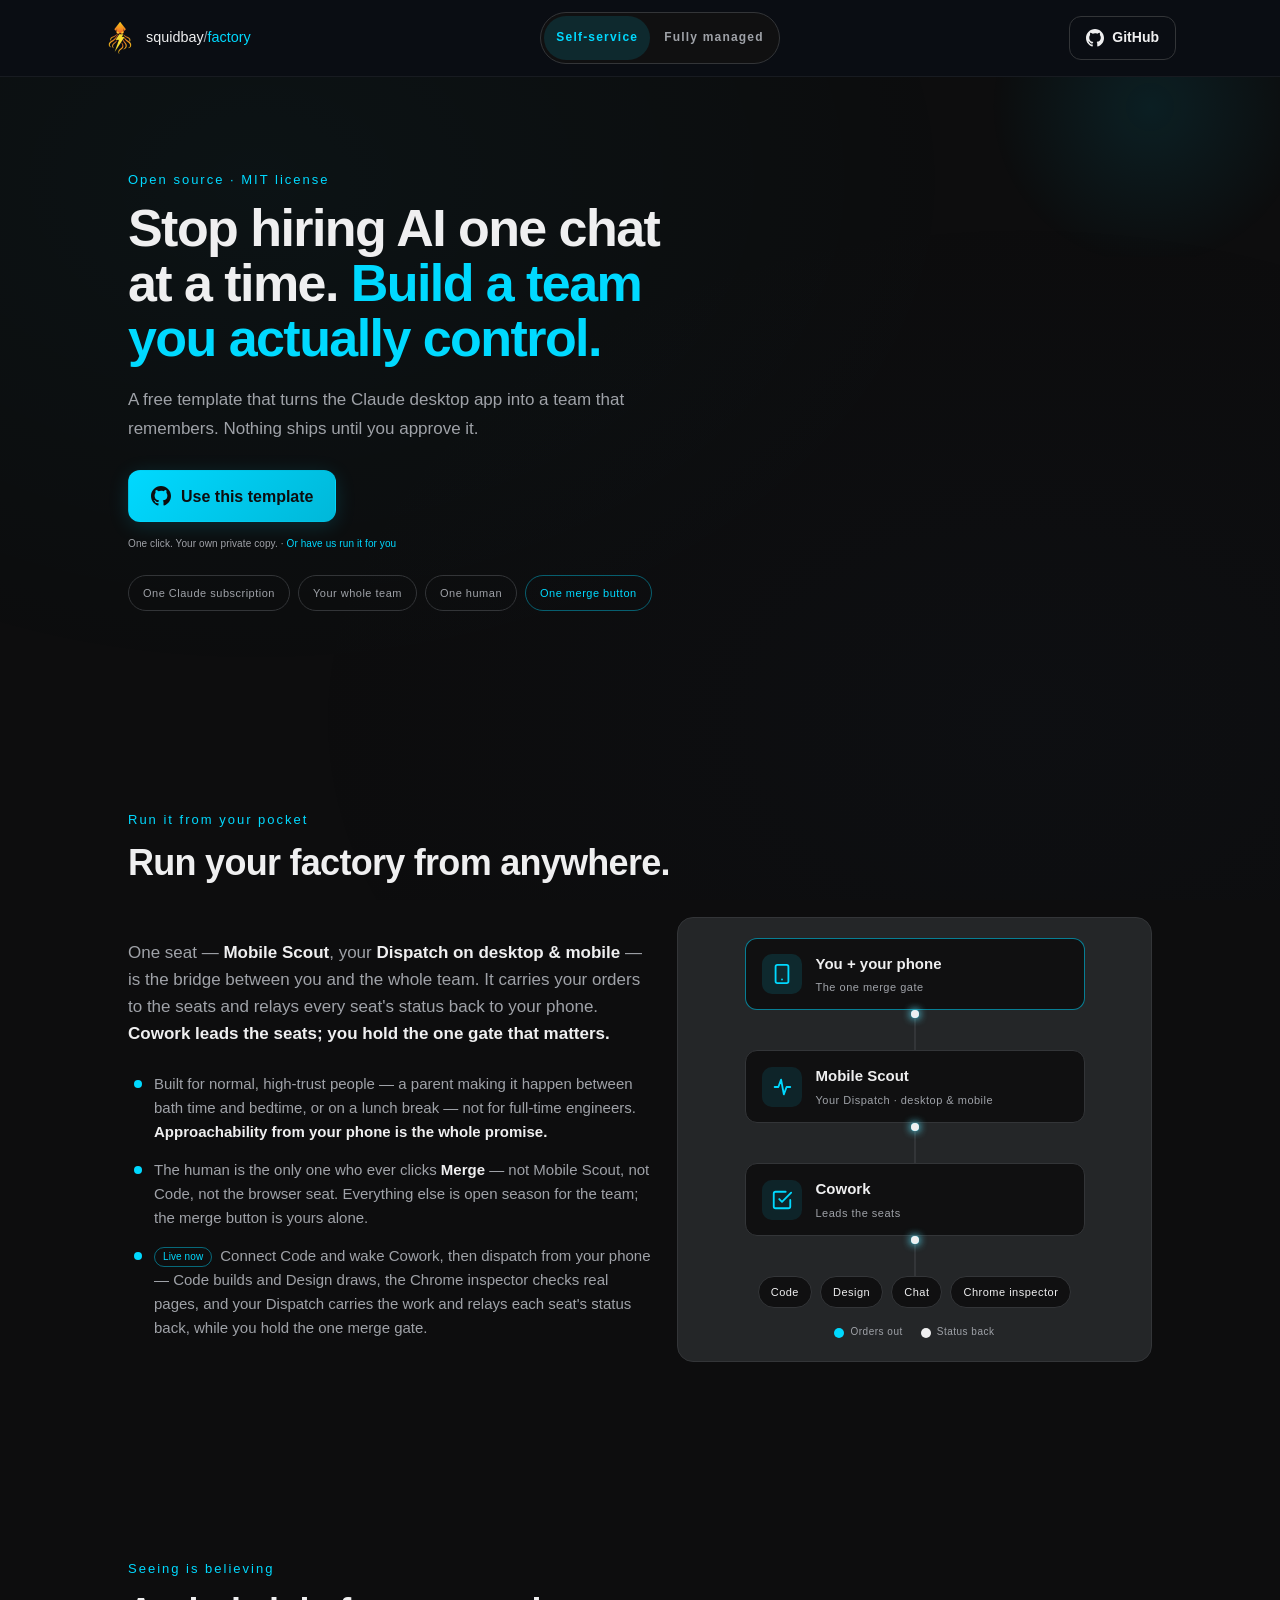
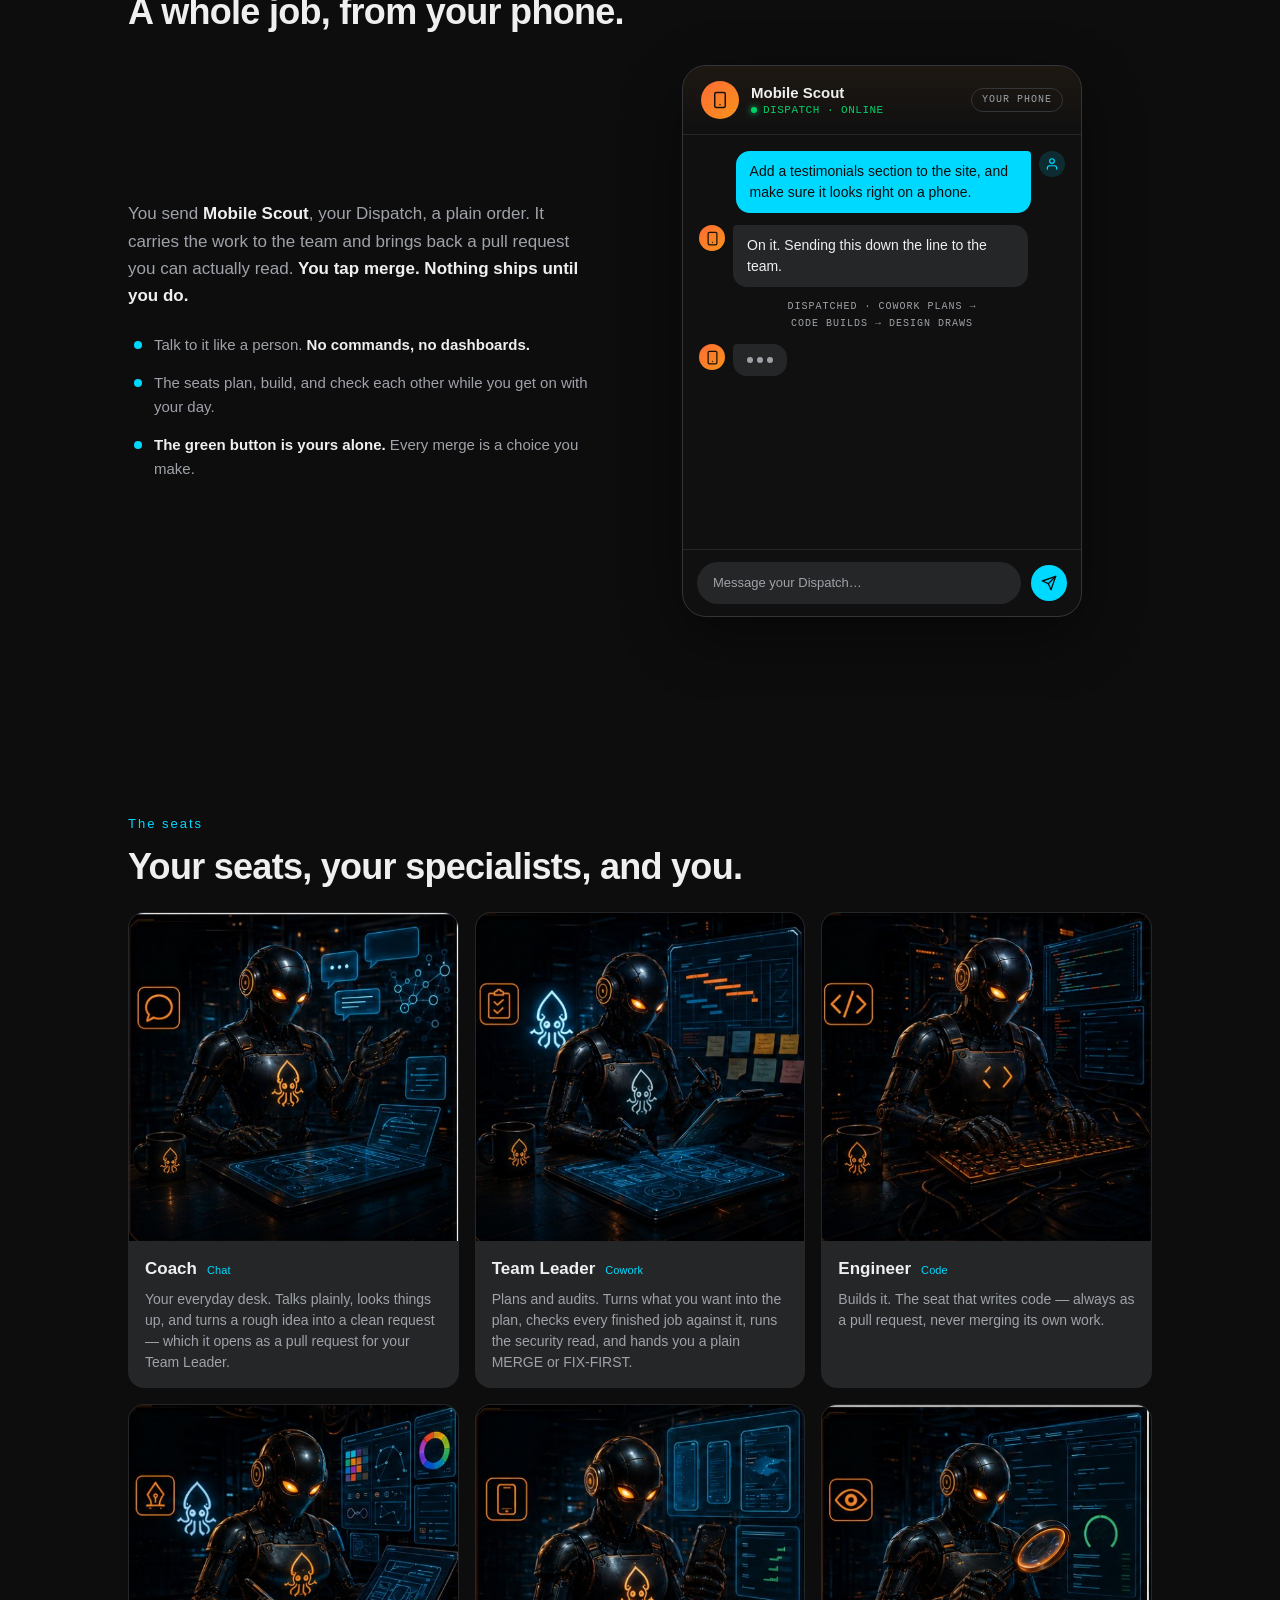
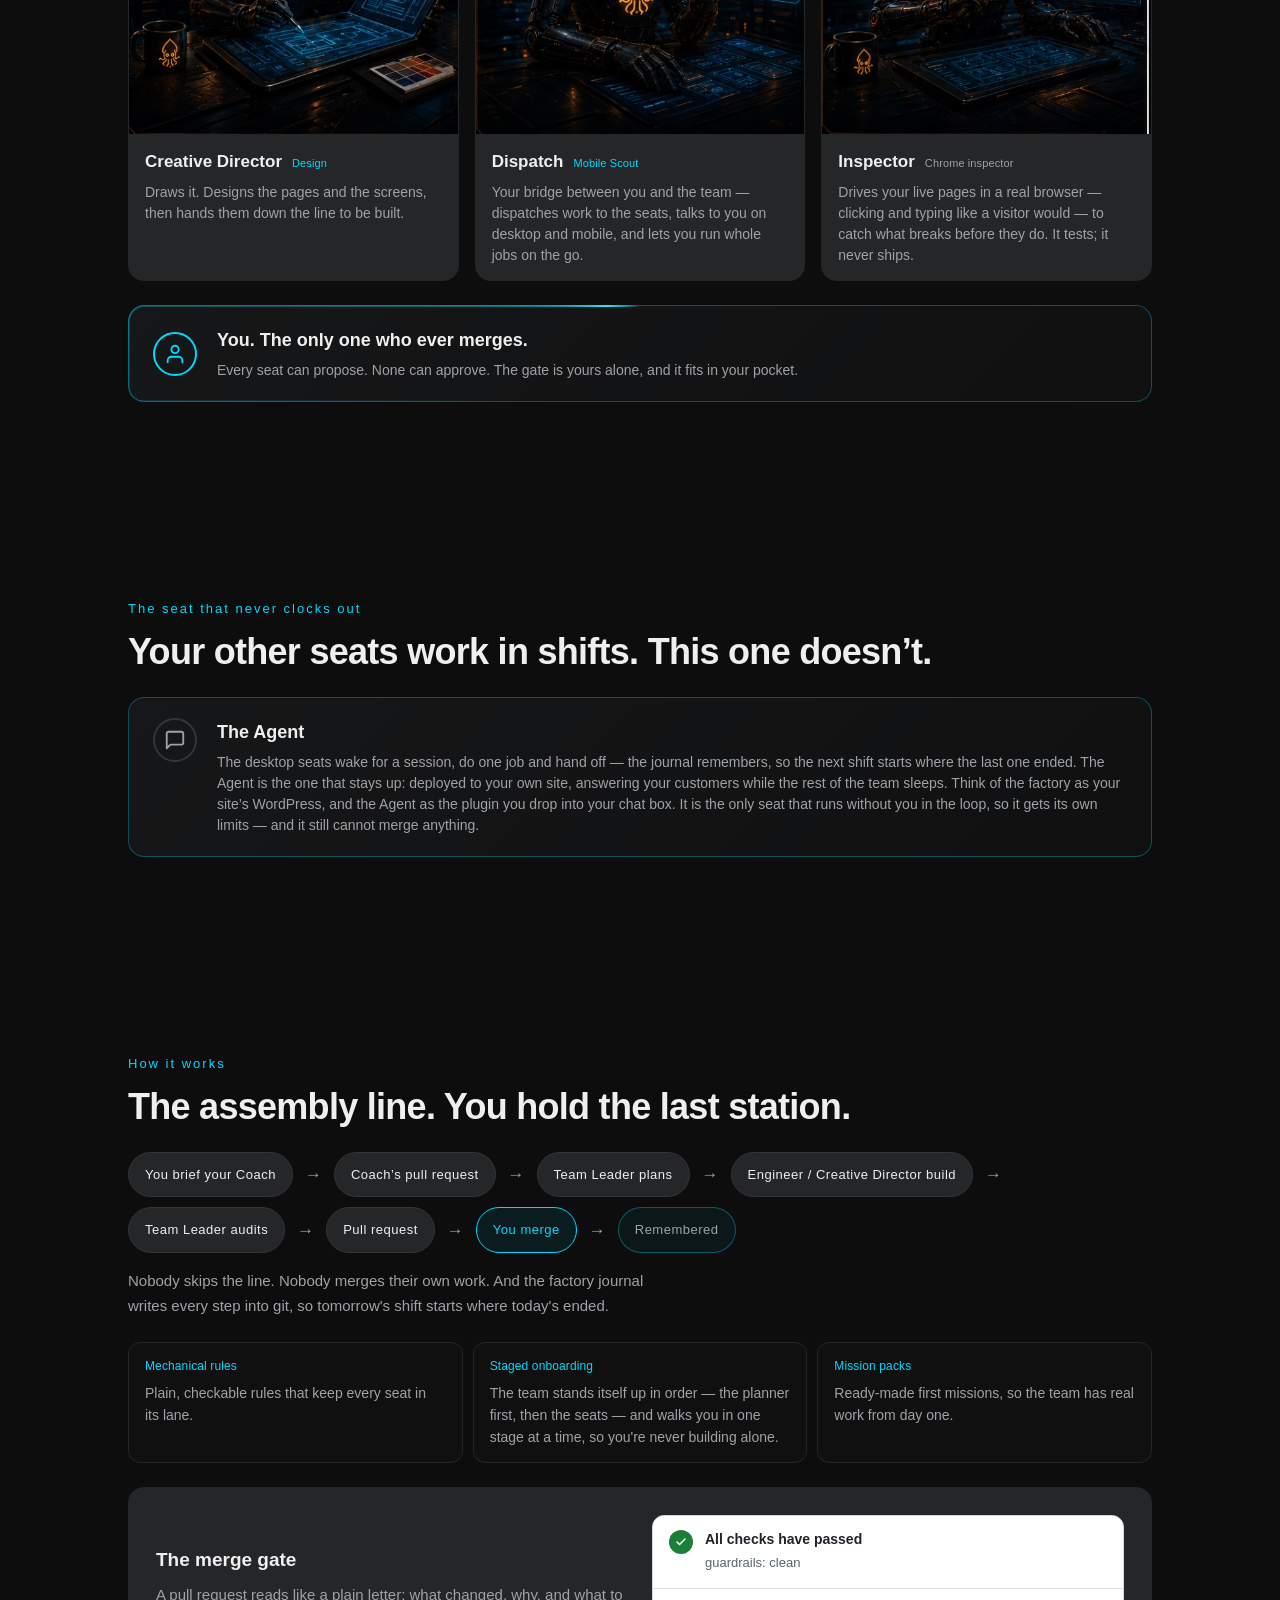
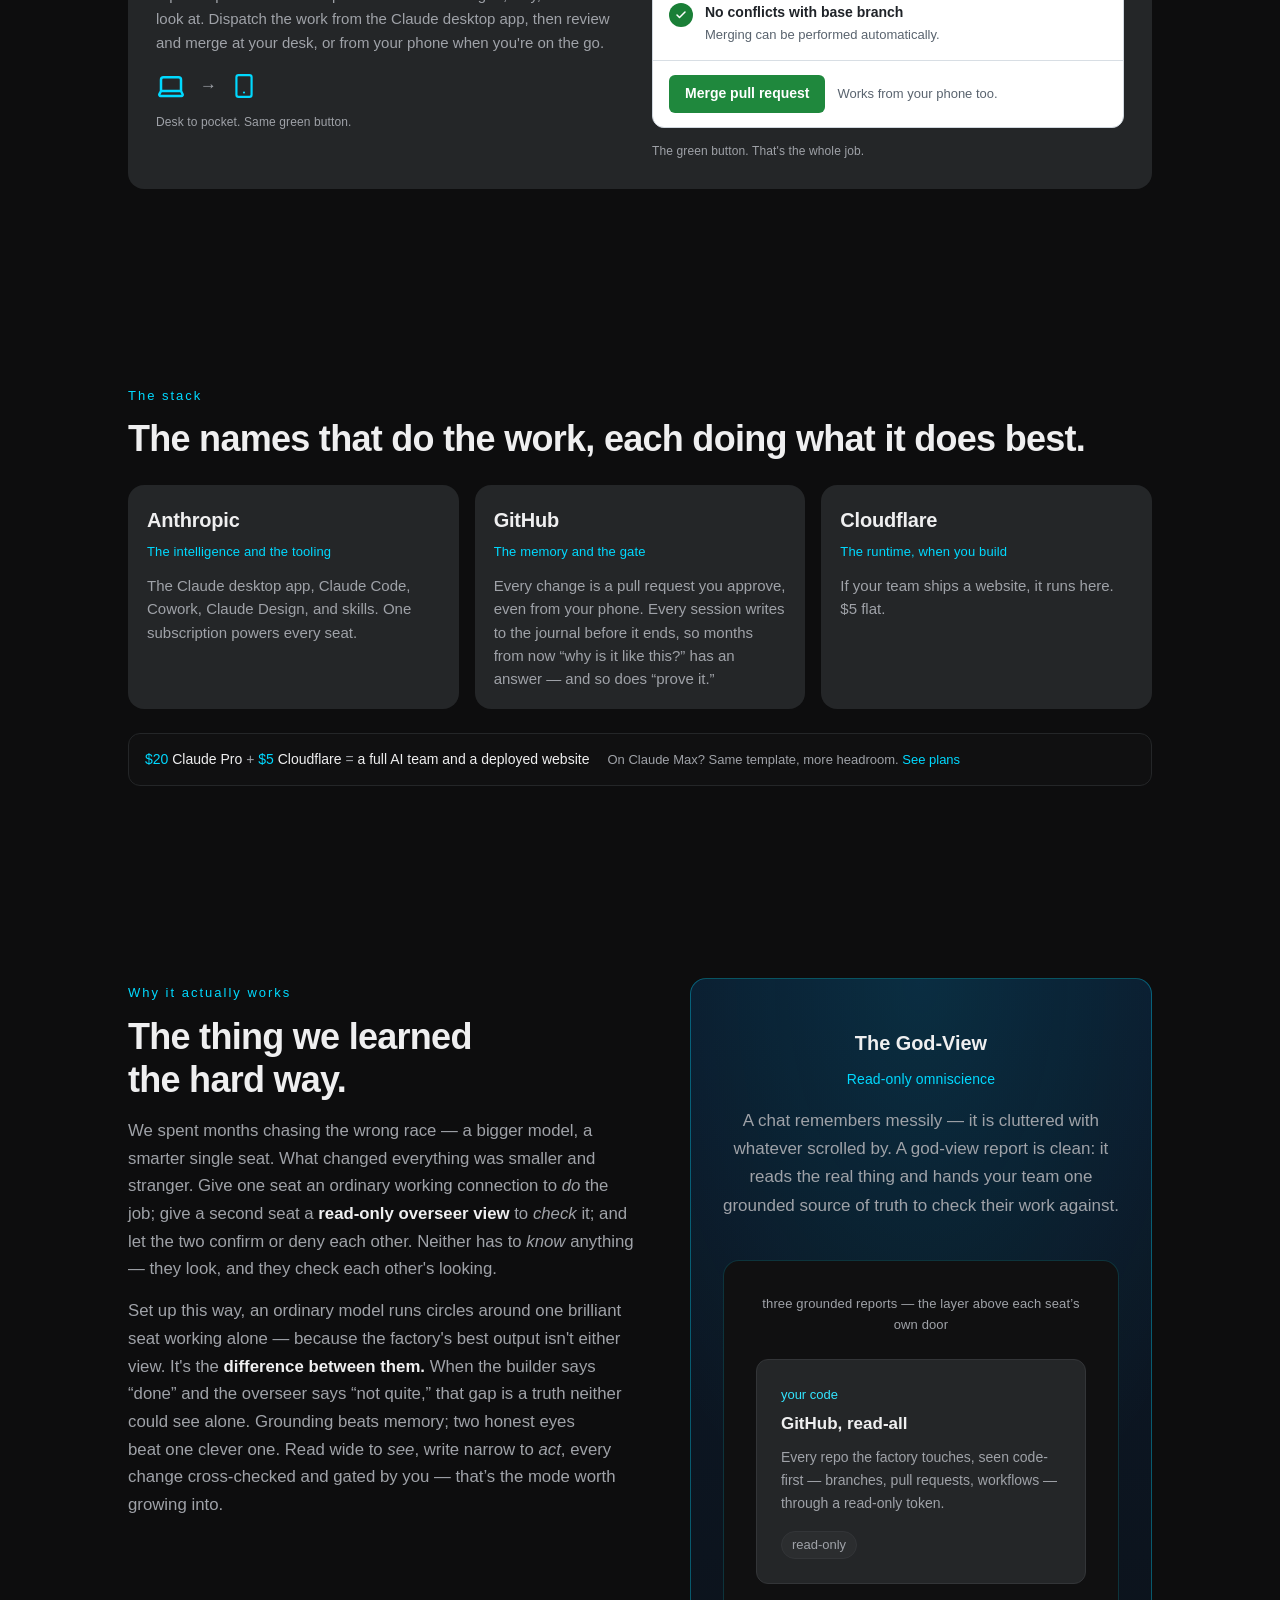
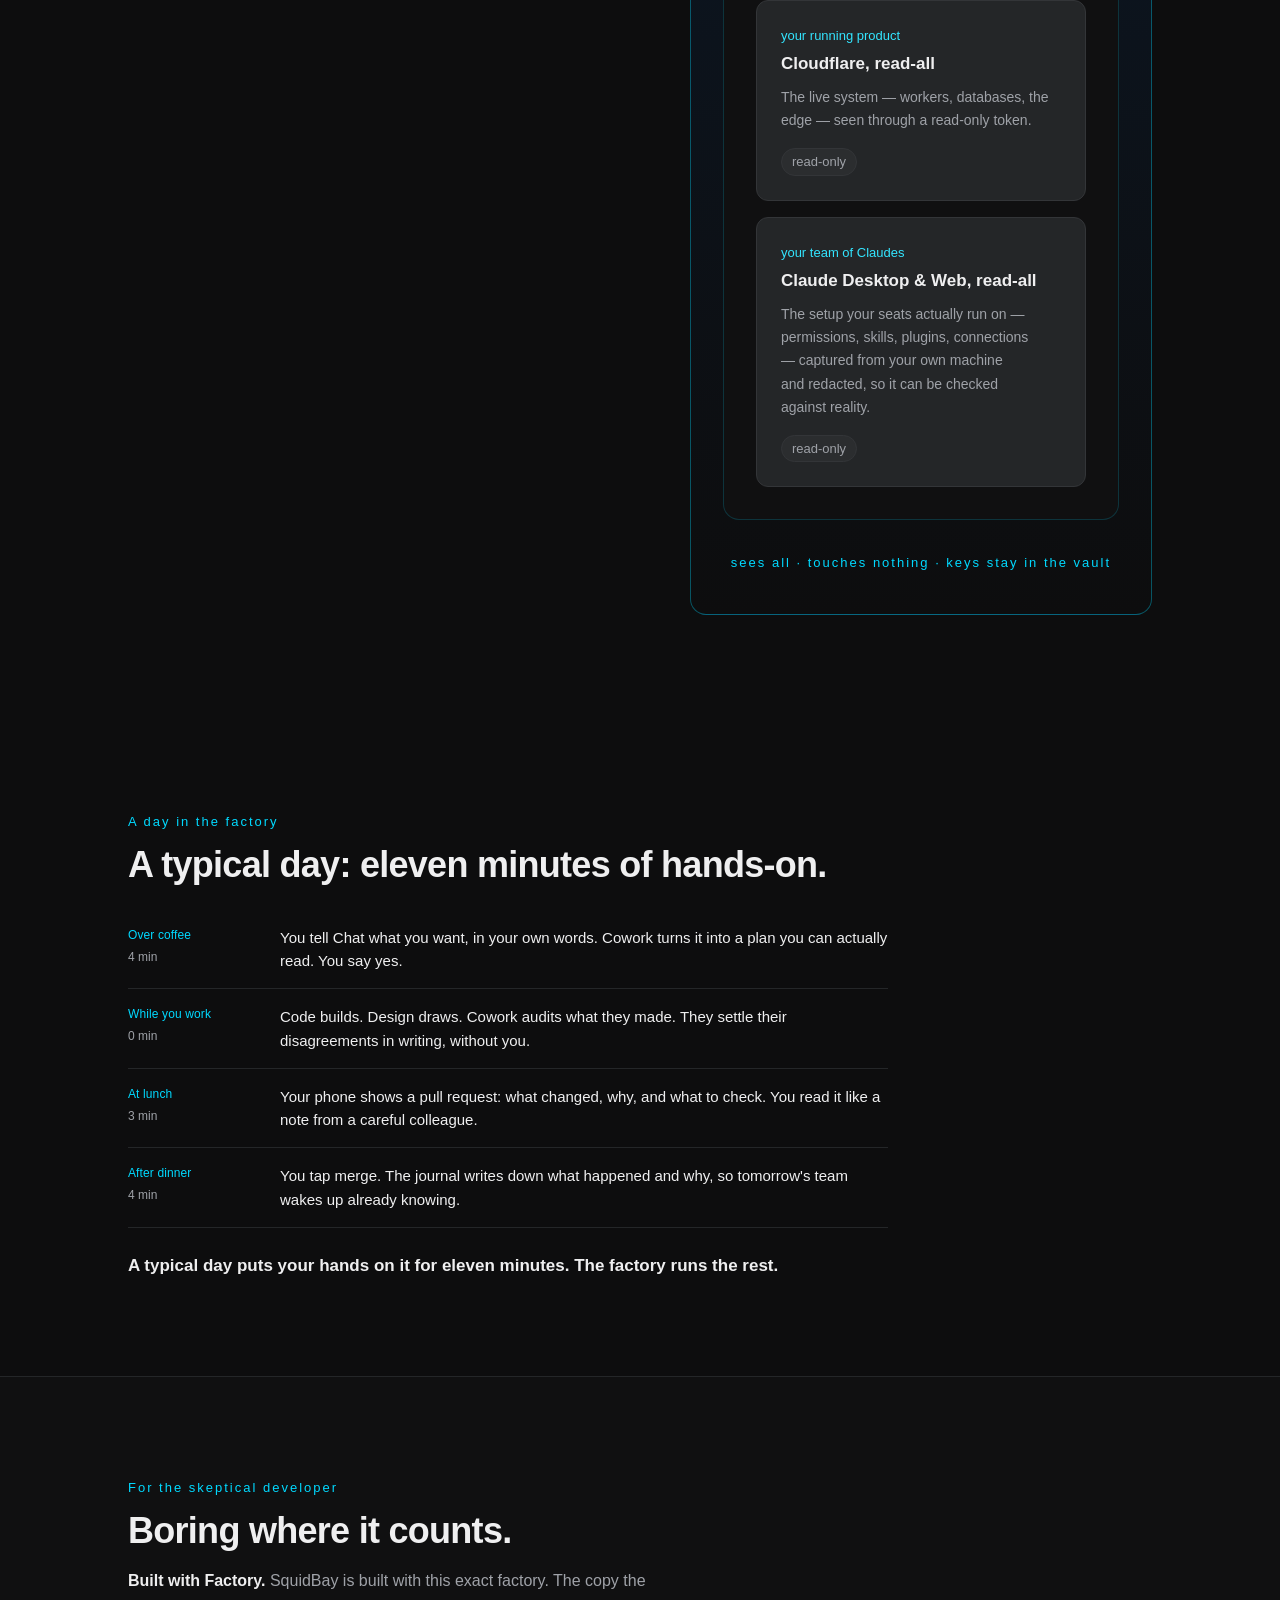
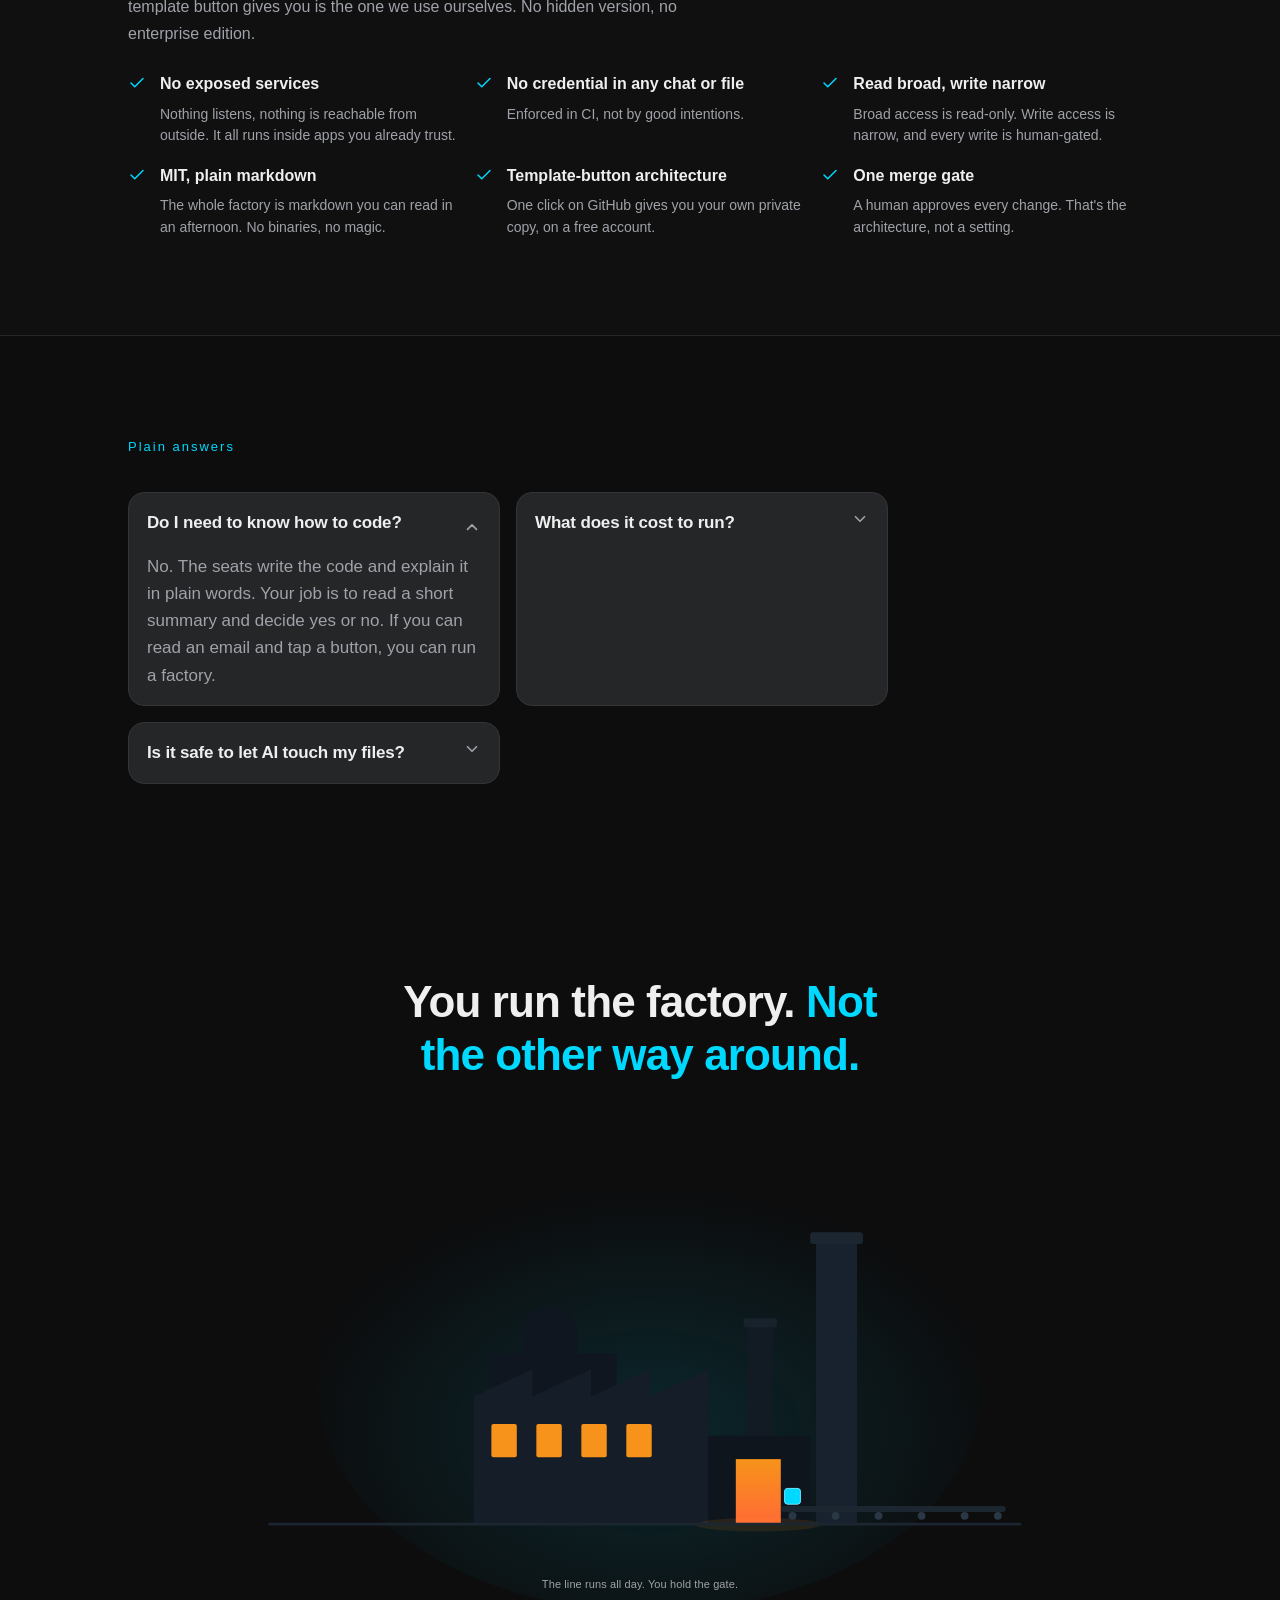
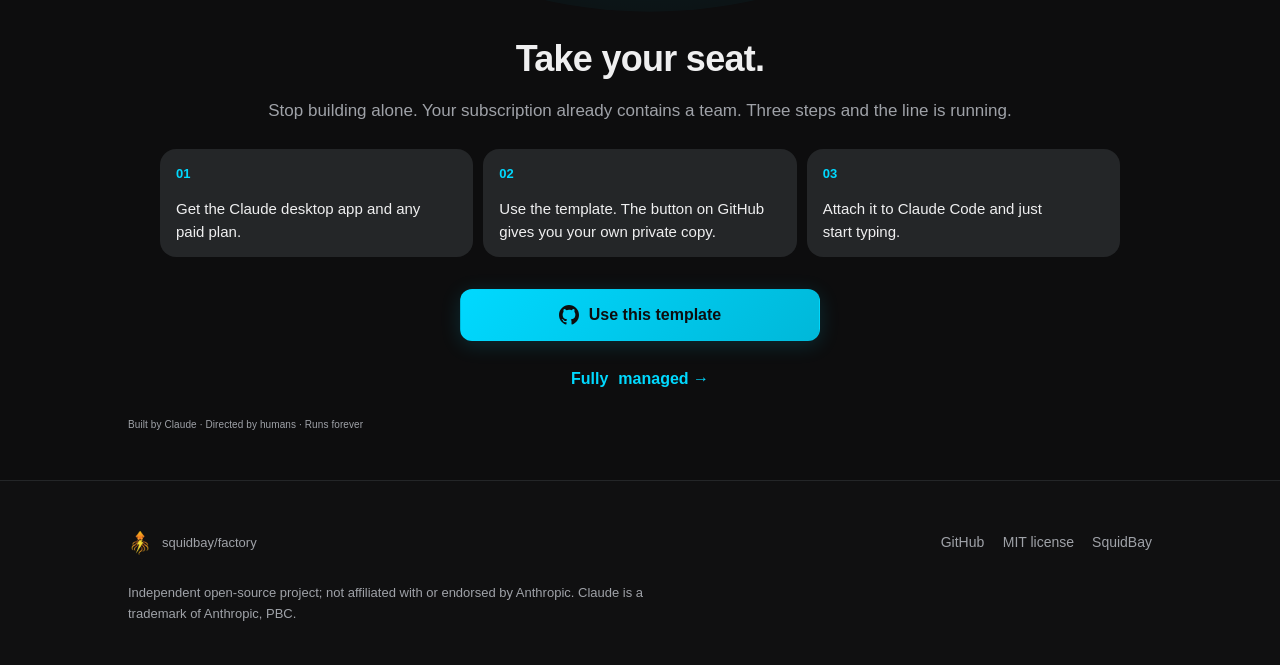
==== commit e4602947: "gh-pages: add CNAME, move canonical/OG to factory.squidbay.io, install guardrails Three repo-side ch" ====
--- a/index.html
+++ b/index.html
@@ -5,7 +5,7 @@
 <meta name="viewport" content="width=device-width, initial-scale=1, viewport-fit=cover">
 <title>factory — run a team of Claude seats, human-gated, from the Claude desktop app</title>
 <meta name="description" content="A free MIT template that turns the Claude desktop app into a persistent, human-gated team of Claude seats. You approve every change, even from your phone.">
-<link rel="canonical" href="https://squidbay.github.io/factory/">
+<link rel="canonical" href="https://factory.squidbay.io/">
 <meta name="theme-color" content="#0A0E14">
 <meta name="apple-mobile-web-app-capable" content="yes">
 <meta name="apple-mobile-web-app-status-bar-style" content="black-translucent">
@@ -15,10 +15,10 @@
 
 <meta property="og:type" content="website">
 <meta property="og:site_name" content="squidbay/factory">
-<meta property="og:url" content="https://squidbay.github.io/factory/">
+<meta property="og:url" content="https://factory.squidbay.io/">
 <meta property="og:title" content="factory — run a team of Claude seats, human-gated">
 <meta property="og:description" content="A free MIT template that turns the Claude desktop app into a persistent, human-gated team of Claude seats. You approve every change, even from your phone.">
-<meta property="og:image" content="https://squidbay.github.io/factory/og-image.png?v=2">
+<meta property="og:image" content="https://factory.squidbay.io/og-image.png?v=2">
 <meta property="og:image:width" content="1200">
 <meta property="og:image:height" content="630">
 <meta property="og:image:alt" content="factory: you already pay for a team. You're just using it one chat at a time.">
@@ -26,7 +26,7 @@
 <meta name="twitter:card" content="summary_large_image">
 <meta name="twitter:title" content="factory — run a team of Claude seats, human-gated">
 <meta name="twitter:description" content="A free MIT template that turns the Claude desktop app into a persistent, human-gated team of Claude seats. You approve every change, even from your phone.">
-<meta name="twitter:image" content="https://squidbay.github.io/factory/og-image.png?v=2">
+<meta name="twitter:image" content="https://factory.squidbay.io/og-image.png?v=2">
 
 <script type="application/ld+json">
 {
@@ -40,7 +40,7 @@
       "applicationCategory": "BusinessApplication",
       "license": "https://github.com/squidbay/factory/blob/main/LICENSE",
       "codeRepository": "https://github.com/squidbay/factory",
-      "url": "https://squidbay.github.io/factory/"
+      "url": "https://factory.squidbay.io/"
     },
     {
       "@type": "FAQPage",
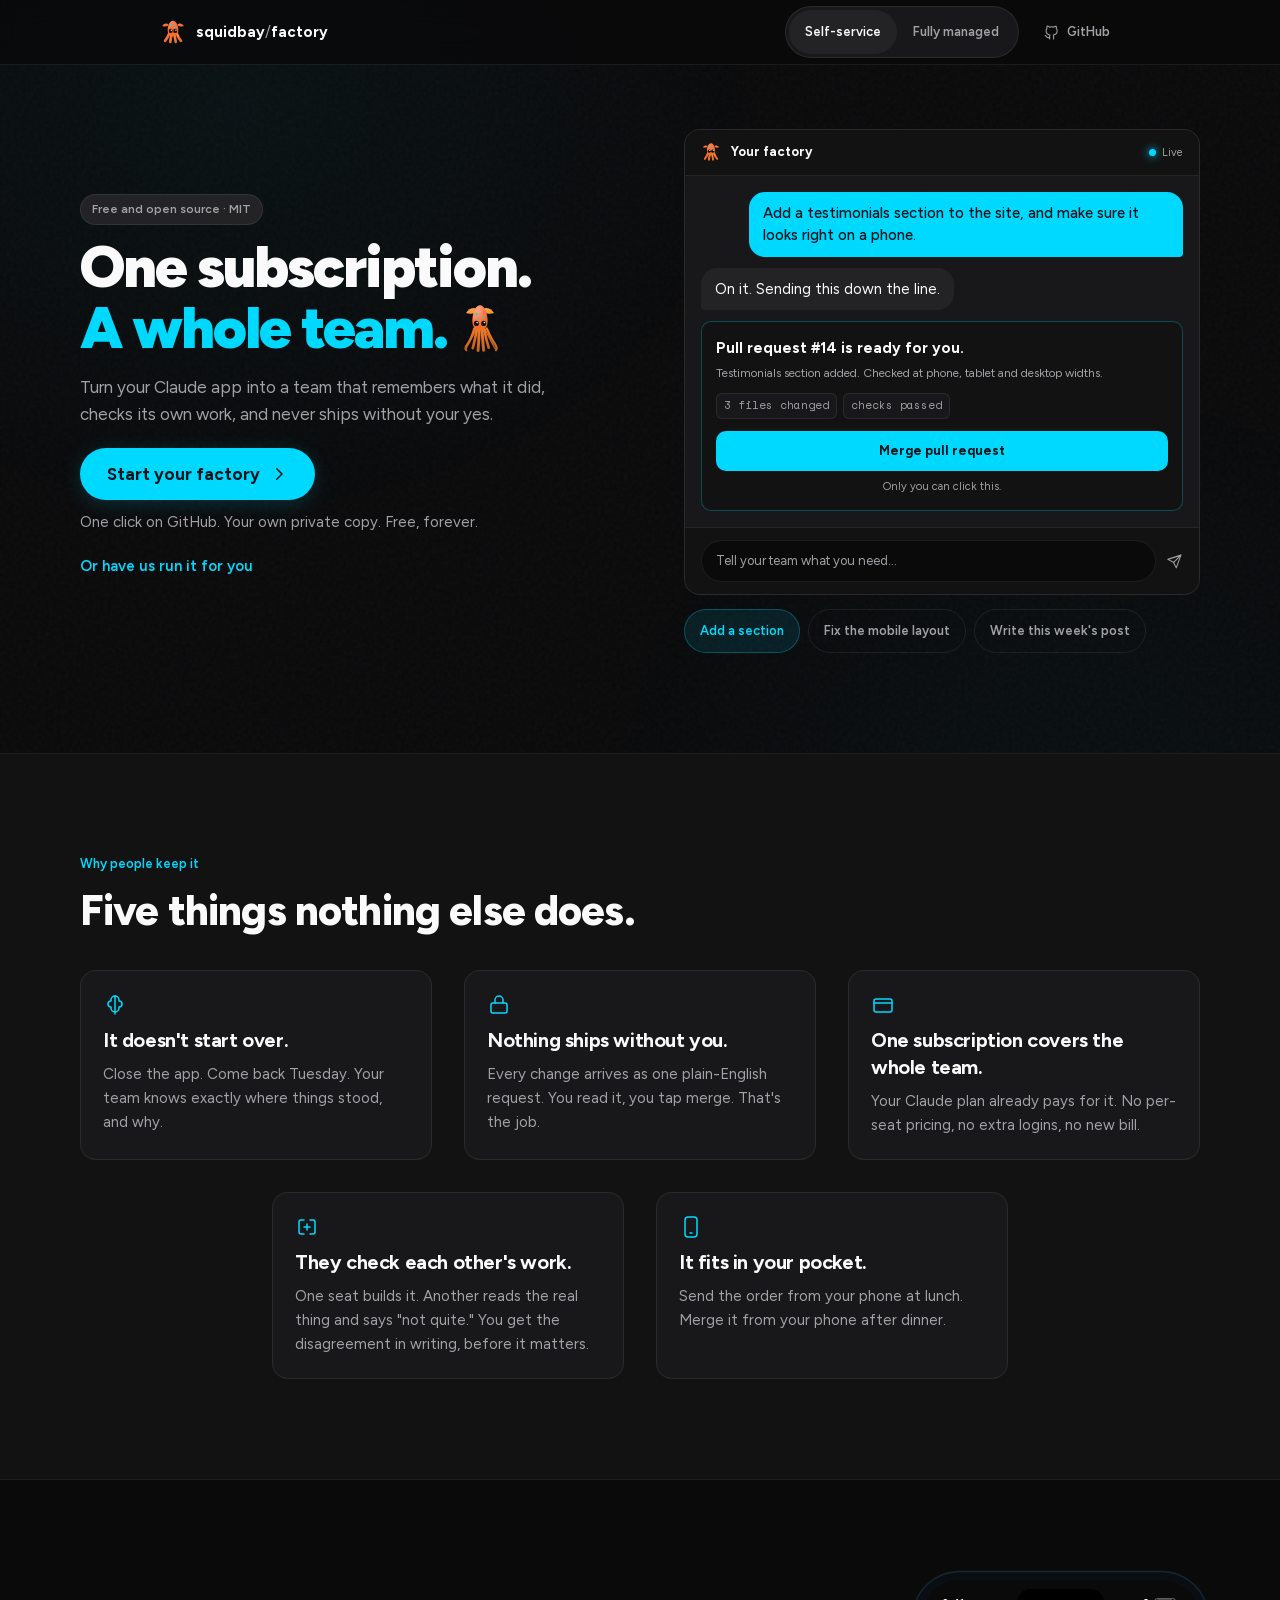
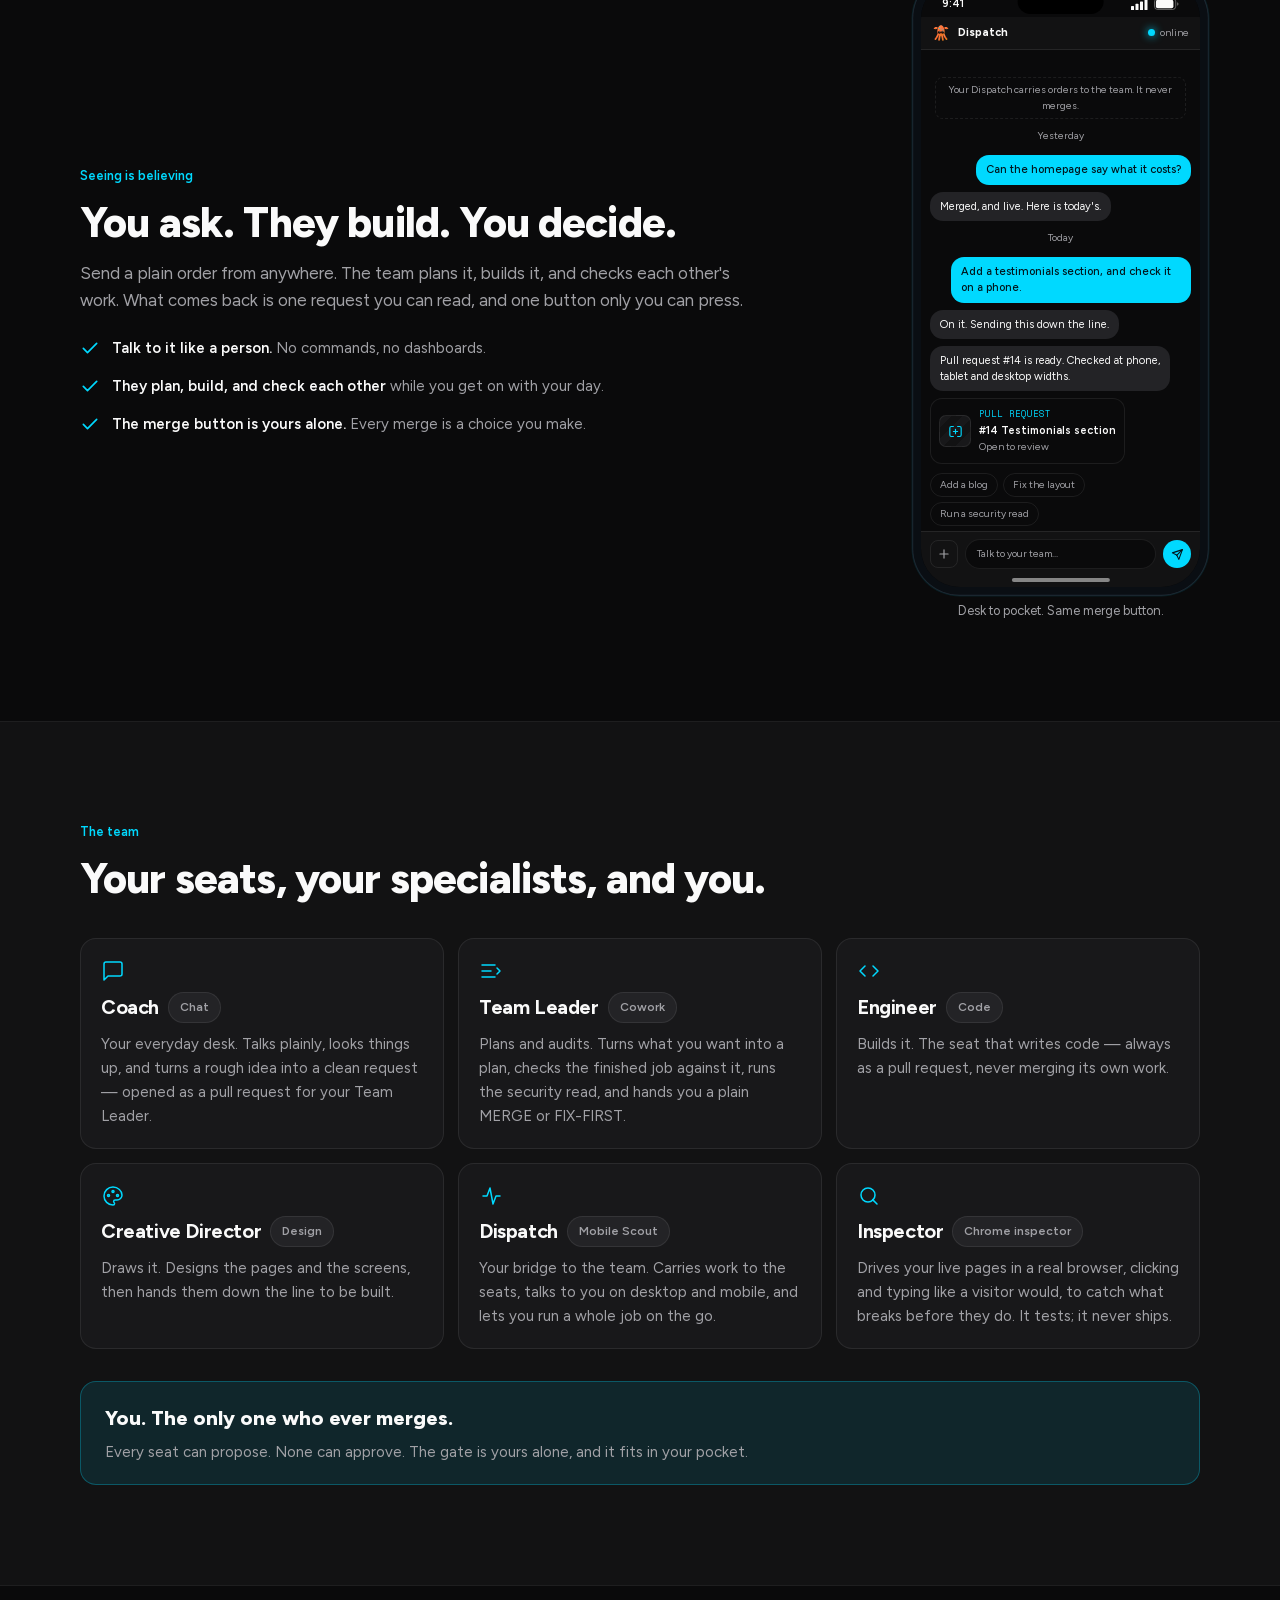
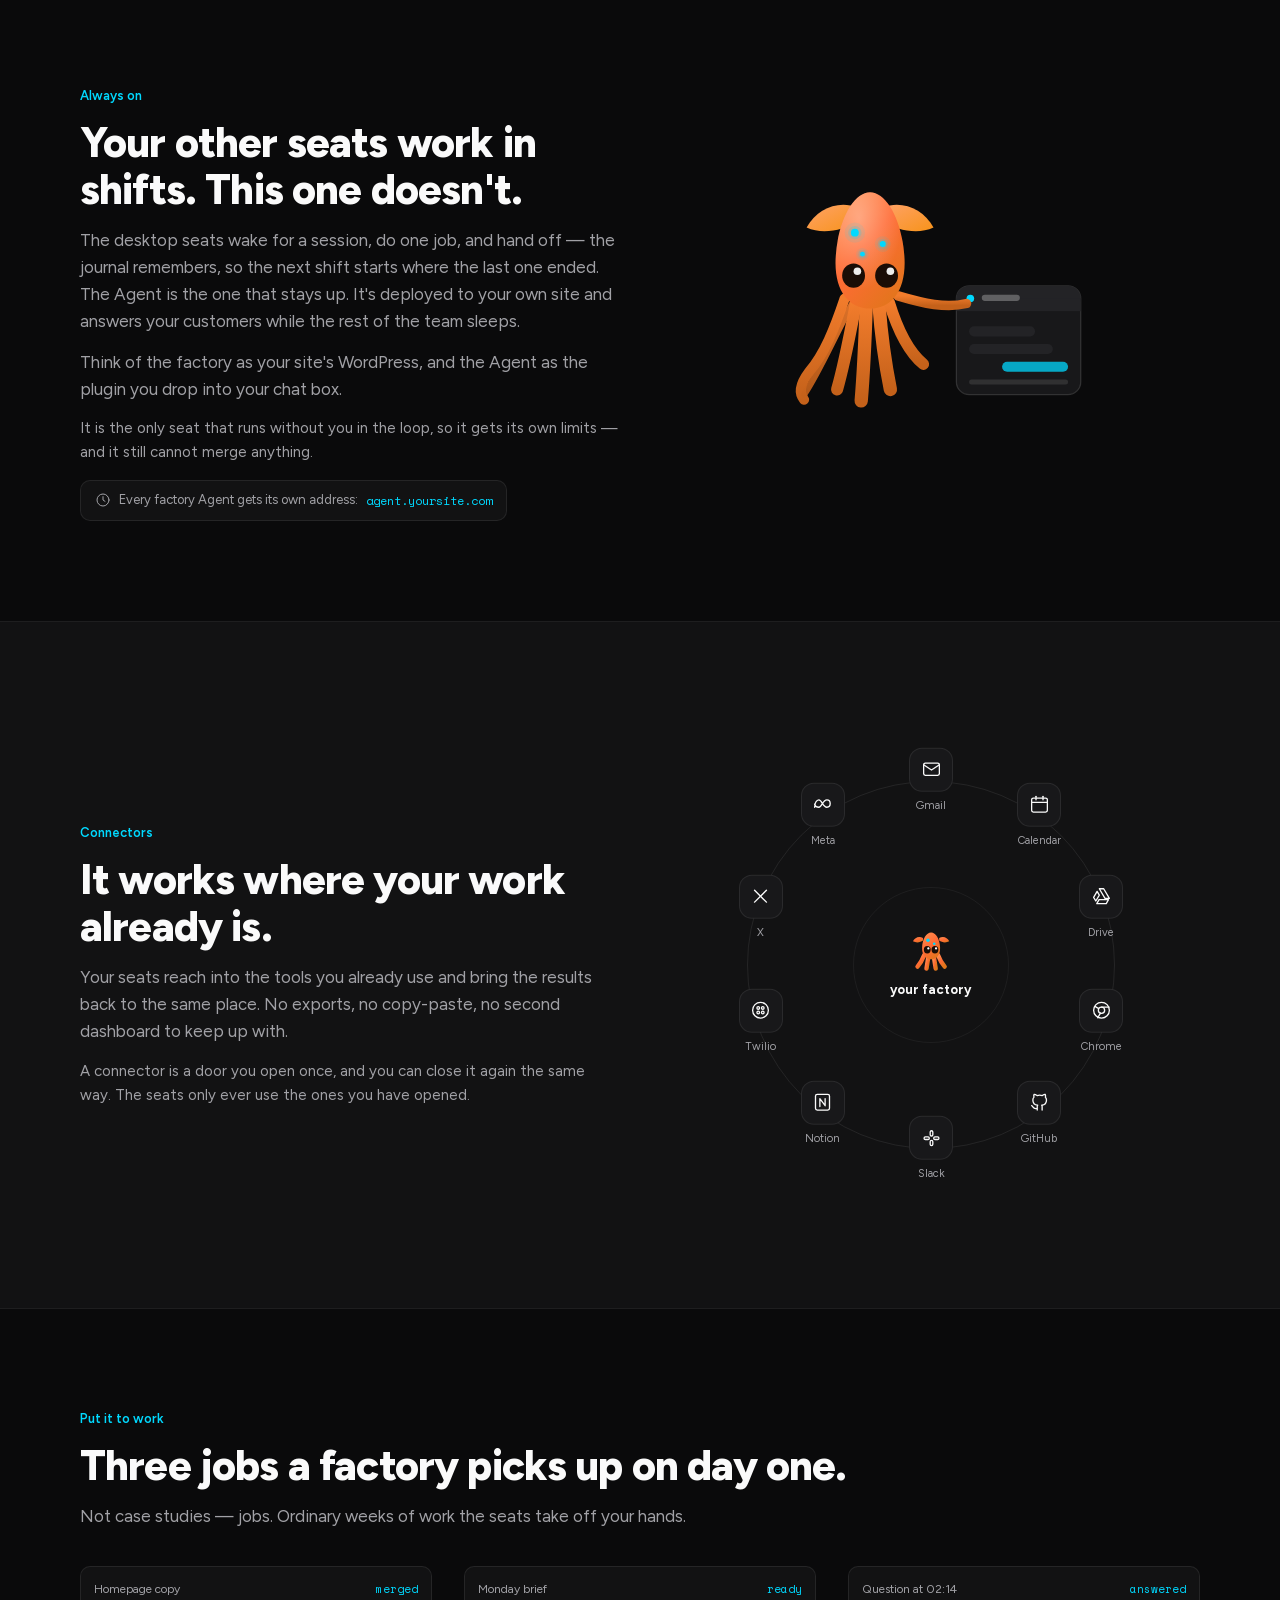
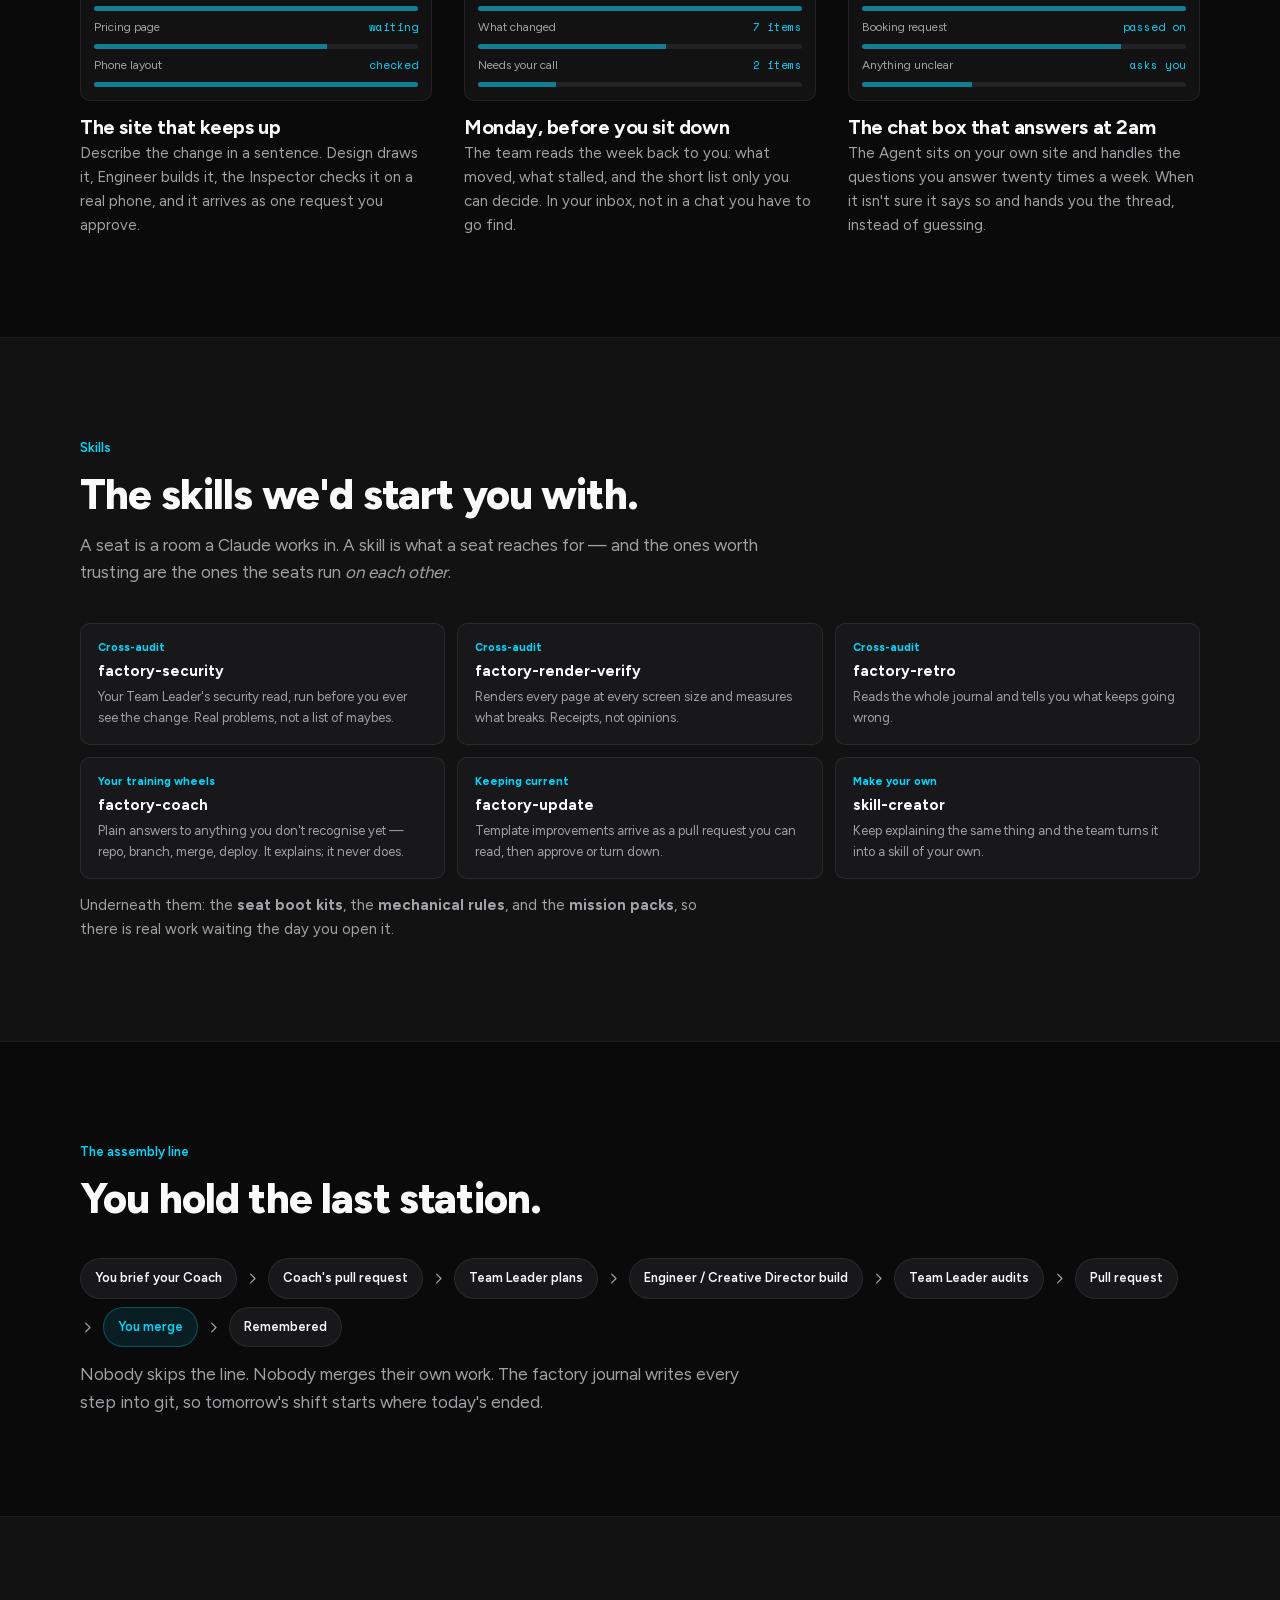
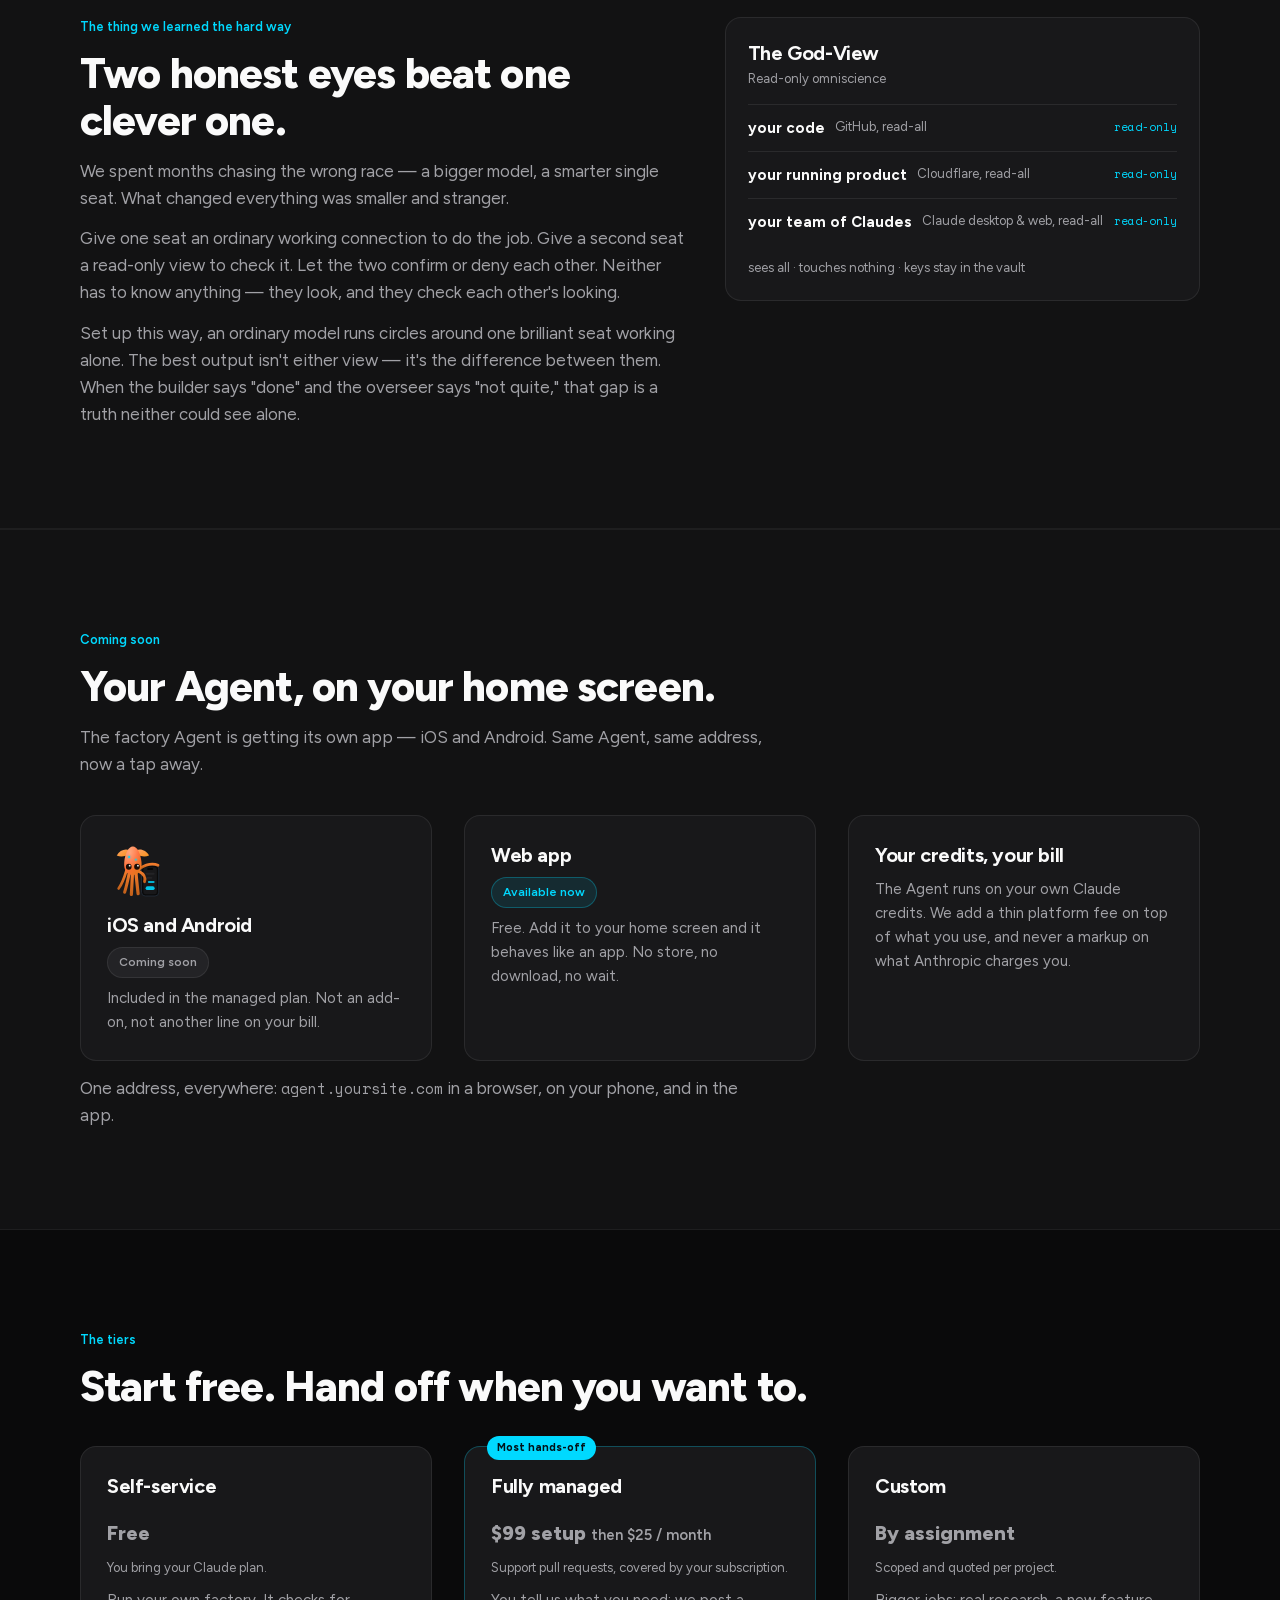
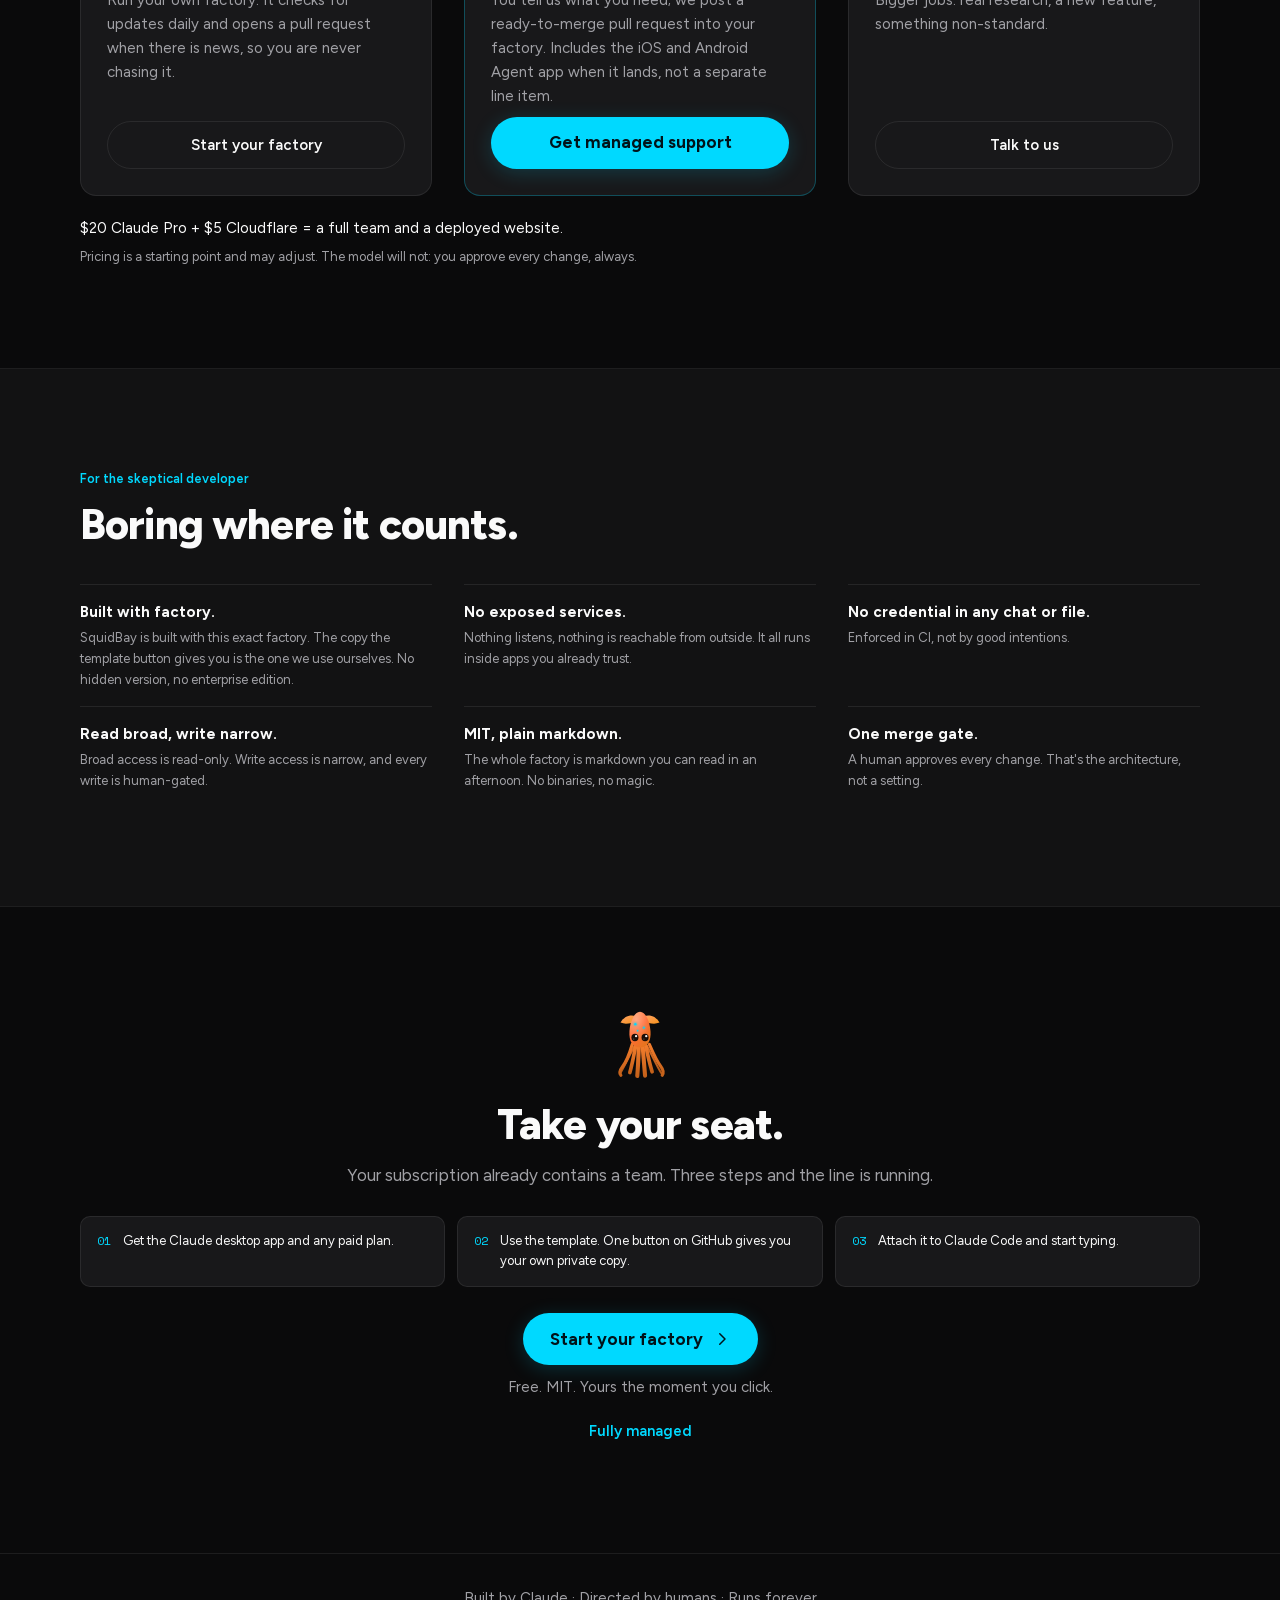
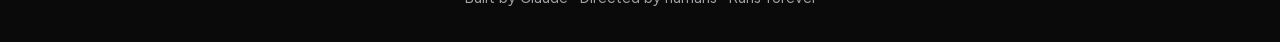
==== commit 46fac653: "Pages overhaul: squid character, demo phone, connectors, and sections that fit Rebuilds index.html, " ====
--- a/index.html
+++ b/index.html
@@ -3,30 +3,30 @@
 <head>
 <meta charset="utf-8">
 <meta name="viewport" content="width=device-width, initial-scale=1, viewport-fit=cover">
-<title>factory — run a team of Claude seats, human-gated, from the Claude desktop app</title>
-<meta name="description" content="A free MIT template that turns the Claude desktop app into a persistent, human-gated team of Claude seats. You approve every change, even from your phone.">
+<title>factory — One subscription. A whole team.</title>
+<meta name="description" content="A free MIT template that turns your Claude app into a team that remembers what it did, checks its own work, and never ships without your yes.">
 <link rel="canonical" href="https://factory.squidbay.io/">
-<meta name="theme-color" content="#0A0E14">
+<meta name="theme-color" content="#0A0A0B">
 <meta name="apple-mobile-web-app-capable" content="yes">
 <meta name="apple-mobile-web-app-status-bar-style" content="black-translucent">
 <meta name="apple-mobile-web-app-title" content="factory">
-<link rel="icon" type="image/svg+xml" href="data:image/svg+xml,%3Csvg%20xmlns%3D%22http%3A%2F%2Fwww.w3.org%2F2000%2Fsvg%22%20width%3D%2264%22%20height%3D%2264%22%20viewBox%3D%220%200%2064%2064%22%3E%3Crect%20width%3D%2264%22%20height%3D%2264%22%20rx%3D%2214%22%20fill%3D%22%230A0E14%22%3E%3C%2Frect%3E%3Ctext%20x%3D%2232%22%20y%3D%2245%22%20font-size%3D%2234%22%20text-anchor%3D%22middle%22%3E%F0%9F%8F%AD%3C%2Ftext%3E%3C%2Fsvg%3E">
-<link rel="apple-touch-icon" href="assets/img/squid.png">
+<link rel="icon" type="image/svg+xml" href="assets/img/squid/squid-mark.svg">
+<link rel="apple-touch-icon" href="assets/img/squid/squid-mark.svg">
 
 <meta property="og:type" content="website">
 <meta property="og:site_name" content="squidbay/factory">
 <meta property="og:url" content="https://factory.squidbay.io/">
-<meta property="og:title" content="factory — run a team of Claude seats, human-gated">
-<meta property="og:description" content="A free MIT template that turns the Claude desktop app into a persistent, human-gated team of Claude seats. You approve every change, even from your phone.">
-<meta property="og:image" content="https://factory.squidbay.io/og-image.png?v=2">
+<meta property="og:title" content="One subscription. A whole team.">
+<meta property="og:description" content="Turn your Claude app into a team that remembers what it did, checks its own work, and never ships without your yes.">
+<meta property="og:image" content="https://factory.squidbay.io/og-image.png?v=3">
 <meta property="og:image:width" content="1200">
 <meta property="og:image:height" content="630">
-<meta property="og:image:alt" content="factory: you already pay for a team. You're just using it one chat at a time.">
+<meta property="og:image:alt" content="factory: one subscription, a whole team.">
 
 <meta name="twitter:card" content="summary_large_image">
-<meta name="twitter:title" content="factory — run a team of Claude seats, human-gated">
-<meta name="twitter:description" content="A free MIT template that turns the Claude desktop app into a persistent, human-gated team of Claude seats. You approve every change, even from your phone.">
-<meta name="twitter:image" content="https://factory.squidbay.io/og-image.png?v=2">
+<meta name="twitter:title" content="One subscription. A whole team.">
+<meta name="twitter:description" content="Turn your Claude app into a team that remembers what it did, checks its own work, and never ships without your yes.">
+<meta name="twitter:image" content="https://factory.squidbay.io/og-image.png?v=3">
 
 <script type="application/ld+json">
 {
@@ -35,7 +35,7 @@
     {
       "@type": ["SoftwareApplication", "SoftwareSourceCode"],
       "name": "factory",
-      "description": "A free MIT template that turns the Claude desktop app into a persistent, human-gated team of Claude seats. The seats plan, build, and audit each other's work; the human approves every change, even from a phone.",
+      "description": "A free MIT template that turns the Claude app into a team of seats that plan, build, and check each other's work. The human approves every change, even from a phone.",
       "operatingSystem": "Claude desktop app",
       "applicationCategory": "BusinessApplication",
       "license": "https://github.com/squidbay/factory/blob/main/LICENSE",
@@ -58,15 +58,15 @@
           "name": "What does it cost to run?",
           "acceptedAnswer": {
             "@type": "Answer",
-            "text": "A paid Claude plan ($20 a month for Pro; Max plans work too) plus $5 flat for Cloudflare when you build something that ships. GitHub is free. That's the whole bill."
+            "text": "The template is free and MIT licensed. You bring your own Claude plan, which you are probably already paying for. A deployed site adds about $5 a month at Cloudflare."
           }
         },
         {
           "@type": "Question",
-          "name": "Is it safe to let AI touch my files?",
+          "name": "Who approves changes?",
           "acceptedAnswer": {
             "@type": "Answer",
-            "text": "The factory starts from the honest assumption: agents make mistakes. So no seat can change anything on its own. Every change is a pull request that waits for you, write access is narrow, broad access is read-only, and no credential ever appears in a chat or a file. Before a seat touches anything, it proves it can actually read and write your repo — so a half-connected setup fails loudly on the first move instead of going quiet for hours. You are the gate."
+            "text": "You do, every time. Every seat can propose a change as a pull request. No seat can approve one. That is the architecture, not a setting you can switch off."
           }
         }
       ]
@@ -74,582 +74,561 @@
   ]
 }
 </script>
-
 <link rel="stylesheet" href="assets/css/factory.css">
 </head>
 <body>
-
 <a class="skip" href="#main">Skip to content</a>
+
+<!-- Icon sprite. One 24px grid, 1.5px stroke, currentColor, no fills.
+     These replace every emoji that used to stand in for an icon. -->
+<svg width="0" height="0" style="position:absolute" aria-hidden="true" focusable="false"><defs>
+  <g id="i-memory"><path d="M12 3a4 4 0 0 0-4 4v1a3 3 0 0 0 0 6v1a4 4 0 0 0 8 0v-1a3 3 0 0 0 0-6V7a4 4 0 0 0-4-4Z"/><path d="M12 3v18"/></g>
+  <g id="i-gate"><rect x="4" y="10" width="16" height="10" rx="2"/><path d="M8 10V7a4 4 0 0 1 8 0v3"/></g>
+  <g id="i-sub"><rect x="3" y="6" width="18" height="13" rx="2"/><path d="M3 10h18"/></g>
+  <g id="i-cross"><path d="M9 5H6a2 2 0 0 0-2 2v10a2 2 0 0 0 2 2h3"/><path d="M15 5h3a2 2 0 0 1 2 2v10a2 2 0 0 1-2 2h-3"/><path d="M9 12h6"/><path d="M12 9v6"/></g>
+  <g id="i-pocket"><rect x="6" y="2" width="12" height="20" rx="3"/><path d="M11 18h2"/></g>
+  <g id="i-check"><path d="M4 12.5 9 17.5 20 6.5"/></g>
+  <g id="i-chev"><path d="M9 5l7 7-7 7"/></g>
+  <g id="i-send"><path d="M21 3 10.5 13.5"/><path d="M21 3l-6.5 18-4-8-8-4Z"/></g>
+  <g id="i-plus"><path d="M12 5v14"/><path d="M5 12h14"/></g>
+  <g id="i-gh"><path d="M9 19c-4.3 1.4-4.3-2.5-6-3m12 5v-3.5c0-1 .1-1.4-.5-2 2.8-.3 5.5-1.4 5.5-6a4.6 4.6 0 0 0-1.3-3.2 4.3 4.3 0 0 0-.1-3.2s-1-.3-3.4 1.3a11.6 11.6 0 0 0-6 0C6.8 2.7 5.8 3 5.8 3a4.3 4.3 0 0 0-.1 3.2A4.6 4.6 0 0 0 4.4 9.4c0 4.6 2.7 5.7 5.5 6-.6.6-.6 1.2-.5 2V21"/></g>
+  <!-- seats -->
+  <g id="i-coach"><path d="M21 15a2 2 0 0 1-2 2H7l-4 4V5a2 2 0 0 1 2-2h14a2 2 0 0 1 2 2Z"/></g>
+  <g id="i-lead"><path d="M3 6h13"/><path d="M3 12h9"/><path d="M3 18h13"/><path d="M18 9l3 3-3 3"/></g>
+  <g id="i-eng"><path d="M8 7 3 12l5 5"/><path d="M16 7l5 5-5 5"/></g>
+  <g id="i-design"><path d="M12 3a9 9 0 1 0 0 18c1 0 1.6-.7 1.6-1.5 0-.4-.2-.8-.5-1-.3-.3-.5-.6-.5-1 0-.8.7-1.5 1.5-1.5H16a5 5 0 0 0 5-5c0-4-4-8-9-8Z"/><circle cx="7.5" cy="11.5" r="1"/><circle cx="12" cy="7.5" r="1"/><circle cx="16.5" cy="11.5" r="1"/></g>
+  <g id="i-dispatch"><path d="M4 12h4l3-8 3 16 3-8h4"/></g>
+  <g id="i-inspect"><circle cx="11" cy="11" r="7"/><path d="M20 20l-4.4-4.4"/></g>
+  <g id="i-always"><circle cx="12" cy="12" r="9"/><path d="M12 7v5l3 2"/></g>
+  <!-- connectors -->
+  <g id="c-mail"><rect x="3" y="5" width="18" height="14" rx="2"/><path d="m3 7 9 6 9-6"/></g>
+  <g id="c-cal"><rect x="3" y="5" width="18" height="16" rx="2"/><path d="M3 10h18"/><path d="M8 3v4"/><path d="M16 3v4"/></g>
+  <g id="c-drive"><path d="M9.5 3.5h5l6.5 11h-5Z"/><path d="m7 6.5 2.5 4.2-4 6.8L3 13.3Z"/><path d="M6.6 20.5h10.8l2.6-4.5H9.2Z"/></g>
+  <g id="c-chrome"><circle cx="12" cy="12" r="9"/><circle cx="12" cy="12" r="3.6"/><path d="M12 8.4h8.6"/><path d="M8.9 10.2 4.5 7.6"/><path d="m10.9 15.3-3.3 5.3"/></g>
+  <g id="c-slack"><rect x="3.5" y="10.5" width="6" height="3" rx="1.5"/><rect x="14.5" y="10.5" width="6" height="3" rx="1.5"/><rect x="10.5" y="3.5" width="3" height="6" rx="1.5"/><rect x="10.5" y="14.5" width="3" height="6" rx="1.5"/></g>
+  <g id="c-notion"><rect x="4" y="3" width="16" height="18" rx="2"/><path d="M9 17V8l6 8V8"/></g>
+  <g id="c-twilio"><circle cx="12" cy="12" r="9"/><circle cx="9.4" cy="9.4" r="1.5"/><circle cx="14.6" cy="9.4" r="1.5"/><circle cx="9.4" cy="14.6" r="1.5"/><circle cx="14.6" cy="14.6" r="1.5"/></g>
+  <g id="c-x"><path d="M4.5 4.5l15 15"/><path d="M19.5 4.5l-15 15"/></g>
+  <g id="c-meta"><path d="M3 15.5c0-4.7 2.1-8.5 4.8-8.5 3.6 0 4.5 8.5 9.2 8.5 2.1 0 3.8-1.7 3.8-4.2S19.1 7 17 7c-4.7 0-5.6 8.5-9.2 8.5C5.4 15.5 3.6 14 3 12"/></g>
+</defs></svg>
 
 <header class="appbar">
   <div class="appbar-row">
     <a class="wordmark" href="./" aria-label="factory home">
-      <img src="assets/img/squid.png" alt="" width="30" height="30">
-      <span class="wm-text"><span class="wm-name">factory</span><span class="wm-sub">by squidbay</span></span>
-      <span class="wm-full">squidbay<span class="slash">/</span><span class="repo">factory</span></span>
+      <img src="assets/img/squid/squid-mark.svg" alt="" width="26" height="26">
+      <span>squidbay<span class="slash">/</span>factory</span>
     </a>
-    <div class="tierswitch" role="group" aria-label="Choose a tier">
+    <nav class="tierswitch" aria-label="Choose a tier">
       <a href="./" aria-current="page">Self-service</a>
       <a href="managed">Fully managed</a>
-    </div>
+    </nav>
     <a class="nav-gh" href="https://github.com/squidbay/factory" aria-label="factory on GitHub">
-      <svg width="18" height="18" viewBox="0 0 24 24" fill="currentColor" aria-hidden="true"><path d="M12 0C5.374 0 0 5.373 0 12c0 5.302 3.438 9.8 8.207 11.387.599.111.793-.261.793-.577v-2.234c-3.338.726-4.033-1.416-4.033-1.416-.546-1.387-1.333-1.756-1.333-1.756-1.089-.745.083-.729.083-.729 1.205.084 1.839 1.237 1.839 1.237 1.07 1.834 2.807 1.304 3.492.997.107-.775.418-1.305.762-1.604-2.665-.305-5.467-1.334-5.467-5.931 0-1.311.469-2.381 1.236-3.221-.124-.303-.535-1.524.117-3.176 0 0 1.008-.322 3.301 1.23A11.509 11.509 0 0112 5.803c1.02.005 2.047.138 3.006.404 2.291-1.552 3.297-1.23 3.297-1.23.653 1.653.242 2.874.118 3.176.77.84 1.235 1.911 1.235 3.221 0 4.609-2.807 5.624-5.479 5.921.43.372.823 1.102.823 2.222v3.293c0 .319.192.694.801.576C20.566 21.797 24 17.3 24 12c0-6.627-5.373-12-12-12z"></path></svg>
-      <span class="lab">GitHub</span>
+      <svg width="17" height="17" viewBox="0 0 24 24" fill="none" stroke="currentColor" stroke-width="1.5" stroke-linecap="round" stroke-linejoin="round" aria-hidden="true"><use href="#i-gh"/></svg>
+      <span>GitHub</span>
     </a>
   </div>
 </header>
 
 <main id="main">
 
-<!-- 1 · Hero (Overview) -->
-<section class="hero" id="overview">
-  <div class="glow" aria-hidden="true"></div>
+<!-- ============================================================ §1 hero -->
+<section class="hero">
   <div class="wrap">
     <div class="hero-grid">
-     <div class="hero-lead">
-      <span class="mono-label">Open source &middot; MIT license</span>
-      <h1>Stop hiring AI one chat at a time. <span>Build a team you actually control.</span></h1>
-      <p class="sub">A free template that turns the Claude desktop app into a team that remembers. Nothing ships until you approve it.</p>
-      <div class="cta-row" data-cta-anchor>
-        <a class="btn" href="https://github.com/squidbay/factory">
-          <svg width="20" height="20" viewBox="0 0 24 24" fill="currentColor" aria-hidden="true"><path d="M12 0C5.374 0 0 5.373 0 12c0 5.302 3.438 9.8 8.207 11.387.599.111.793-.261.793-.577v-2.234c-3.338.726-4.033-1.416-4.033-1.416-.546-1.387-1.333-1.756-1.333-1.756-1.089-.745.083-.729.083-.729 1.205.084 1.839 1.237 1.839 1.237 1.07 1.834 2.807 1.304 3.492.997.107-.775.418-1.305.762-1.604-2.665-.305-5.467-1.334-5.467-5.931 0-1.311.469-2.381 1.236-3.221-.124-.303-.535-1.524.117-3.176 0 0 1.008-.322 3.301 1.23A11.509 11.509 0 0112 5.803c1.02.005 2.047.138 3.006.404 2.291-1.552 3.297-1.23 3.297-1.23.653 1.653.242 2.874.118 3.176.77.84 1.235 1.911 1.235 3.221 0 4.609-2.807 5.624-5.479 5.921.43.372.823 1.102.823 2.222v3.293c0 .319.192.694.801.576C20.566 21.797 24 17.3 24 12c0-6.627-5.373-12-12-12z"></path></svg>
-          Use this template
-        </a>
-        <p class="cta-note">One click. Your own private copy. &middot; <a href="managed">Or have us run it for you</a></p>
-      </div>
-      <div class="stat-strip">
-        <span class="chip">One Claude subscription</span>
-        <span class="chip">Your whole team</span>
-        <span class="chip">One human</span>
-        <span class="chip accent">One merge button</span>
-      </div>
-     </div>
-    </div>
-  </div>
-</section>
-
-<!-- 2 · Run your factory from anywhere -->
-<section id="anywhere" aria-labelledby="e12-title">
-  <div class="wrap">
-    <span class="mono-label">Run it from your pocket</span>
-    <h2 class="section-title" id="e12-title">Run your factory from anywhere.</h2>
-    <div class="e12-grid">
-      <div class="e12-copy">
-        <p class="e12-lead muted">One seat — <strong>Mobile Scout</strong>, your <strong>Dispatch on desktop &amp; mobile</strong> — is the bridge between you and the whole team. It carries your orders to the seats and relays every seat's status back to your phone. <strong>Cowork leads the seats; you hold the one gate that matters.</strong></p>
-        <ul class="e12-points">
-          <li>Built for normal, high-trust people — a parent making it happen between bath time and bedtime, or on a lunch break — not for full-time engineers. <strong>Approachability from your phone is the whole promise.</strong></li>
-          <li>The human is the only one who ever clicks <strong>Merge</strong> — not Mobile Scout, not Code, not the browser seat. Everything else is open season for the team; the merge button is yours alone.</li>
-          <li><span class="e12-flag">Live now</span>Connect Code and wake Cowork, then dispatch from your phone — Code builds and Design draws, the Chrome inspector checks real pages, and your Dispatch carries the work and relays each seat's status back, while you hold the one merge gate.</li>
-        </ul>
-      </div>
-      <figure class="e12-topo" role="img" aria-label="Topology: your phone dispatches orders through Mobile Scout to Cowork, which leads the seats — Code, Design, Chat, and the Chrome inspector. Each seat's status flows back to your phone. Only you merge.">
-        <div class="e12-node gate">
-          <span class="ico" aria-hidden="true"><svg width="22" height="22" viewBox="0 0 24 24" fill="none" stroke="currentColor" stroke-width="2" stroke-linecap="round" stroke-linejoin="round"><rect x="5" y="2" width="14" height="20" rx="2" ry="2"></rect><path d="M12 18h.01"></path></svg></span>
-          <span class="lab"><span class="n">You + your phone</span><span class="r">The one merge gate</span></span>
-        </div>
-        <div class="e12-wire" aria-hidden="true"><span class="dot out"></span><span class="dot back"></span></div>
-        <div class="e12-node">
-          <span class="ico" aria-hidden="true"><svg width="22" height="22" viewBox="0 0 24 24" fill="none" stroke="currentColor" stroke-width="2" stroke-linecap="round" stroke-linejoin="round"><path d="M4 12h4l3-8 3 16 3-8h4"></path></svg></span>
-          <span class="lab"><span class="n">Mobile Scout</span><span class="r">Your Dispatch · desktop &amp; mobile</span></span>
-        </div>
-        <div class="e12-wire" aria-hidden="true"><span class="dot out"></span><span class="dot back"></span></div>
-        <div class="e12-node">
-          <span class="ico" aria-hidden="true"><svg width="22" height="22" viewBox="0 0 24 24" fill="none" stroke="currentColor" stroke-width="2" stroke-linecap="round" stroke-linejoin="round"><path d="M9 11l3 3L22 4"></path><path d="M21 12v7a2 2 0 0 1-2 2H5a2 2 0 0 1-2-2V5a2 2 0 0 1 2-2h11"></path></svg></span>
-          <span class="lab"><span class="n">Cowork</span><span class="r">Leads the seats</span></span>
-        </div>
-        <div class="e12-wire" aria-hidden="true"><span class="dot out"></span><span class="dot back"></span></div>
-        <div class="e12-seats" aria-hidden="true">
-          <span class="e12-seat">Code</span>
-          <span class="e12-seat">Design</span>
-          <span class="e12-seat">Chat</span>
-          <span class="e12-seat">Chrome inspector</span>
-        </div>
-        <div class="e12-legend">
-          <span class="k"><span class="sw out"></span>Orders out</span>
-          <span class="k"><span class="sw back"></span>Status back</span>
-        </div>
-      </figure>
-    </div>
-  </div>
-</section>
-
-<!-- 3 · Dispatch chat — seeing is believing -->
-<section id="dispatch" aria-labelledby="dispatch-title">
-  <div class="wrap">
-    <span class="mono-label">Seeing is believing</span>
-    <h2 class="section-title" id="dispatch-title">A whole job, from your phone.</h2>
-    <div class="dispatch-grid">
-      <div class="dispatch-copy">
-        <p class="e12-lead muted">You send <strong>Mobile Scout</strong>, your Dispatch, a plain order. It carries the work to the team and brings back a pull request you can actually read. <strong>You tap merge. Nothing ships until you do.</strong></p>
-        <ul class="dispatch-points">
-          <li>Talk to it like a person. <strong>No commands, no dashboards.</strong></li>
-          <li>The seats plan, build, and check each other while you get on with your day.</li>
-          <li><strong>The green button is yours alone.</strong> Every merge is a choice you make.</li>
-        </ul>
-      </div>
-      <div class="phone" id="dispatchChat">
-        <div class="phone-head">
-          <span class="phone-ava" aria-hidden="true"><svg width="18" height="18" viewBox="0 0 24 24" fill="none" stroke="currentColor" stroke-width="2" stroke-linecap="round" stroke-linejoin="round"><rect x="5" y="2" width="14" height="20" rx="2"></rect><path d="M12 18h.01"></path></svg></span>
-          <span class="phone-id"><span class="n">Mobile Scout</span><span class="s">Dispatch · online</span></span>
-          <span class="phone-tag">Your phone</span>
-        </div>
-        <div class="phone-body" role="log" aria-label="Example conversation with your Dispatch"></div>
-        <div class="phone-foot" aria-hidden="true">
-          <span class="fake-input">Message your Dispatch…</span>
-          <span class="fake-send"><svg width="16" height="16" viewBox="0 0 24 24" fill="none" stroke="currentColor" stroke-width="2" stroke-linecap="round" stroke-linejoin="round"><line x1="22" y1="2" x2="11" y2="13"></line><polygon points="22 2 15 22 11 13 2 9 22 2"></polygon></svg></span>
-        </div>
-      </div>
-    </div>
-  </div>
-</section>
-
-<!-- 4 · The seats -->
-<section id="seats">
-  <div class="wrap">
-    <div class="seats-head">
       <div>
-        <span class="mono-label">The seats</span>
-        <h2 class="section-title">Your seats, your specialists, and you.</h2>
-      </div>
-    </div>
-    <div class="carousel">
-    <div class="car-track">
-      <div class="poster-card">
-        <img src="seats/chat.jpg" alt="Coach seat: a dark factory robot gesturing beside speech bubbles that ask how it can help" width="512" height="512" loading="lazy" decoding="async">
-        <div class="body">
-          <div class="head"><h3>Coach</h3><span class="tag">Chat</span></div>
-          <p class="line">Your everyday desk. Talks plainly, looks things up, and turns a rough idea into a clean request &mdash; which it opens as a pull request for your Team Leader.</p>
-        </div>
-      </div>
-      <div class="poster-card">
-        <img src="seats/cowork.jpg" alt="Team Leader seat: a dark factory robot with the squid emblem sketching a project timeline" width="512" height="512" loading="lazy" decoding="async">
-        <div class="body">
-          <div class="head"><h3>Team Leader</h3><span class="tag">Cowork</span></div>
-          <p class="line">Plans and audits. Turns what you want into the plan, checks every finished job against it, runs the security read, and hands you a plain MERGE or FIX&#8209;FIRST.</p>
-        </div>
-      </div>
-      <div class="poster-card">
-        <img src="seats/code.jpg" alt="Engineer seat: a dark factory robot at a glowing keyboard with a passing build log" width="512" height="512" loading="lazy" decoding="async">
-        <div class="body">
-          <div class="head"><h3>Engineer</h3><span class="tag">Code</span></div>
-          <p class="line">Builds it. The seat that writes code &mdash; always as a pull request, never merging its own work.</p>
-        </div>
-      </div>
-      <div class="poster-card">
-        <img src="seats/design.jpg" alt="Creative Director seat: a dark factory robot drawing wireframes on a blueprint tablet" width="512" height="512" loading="lazy" decoding="async">
-        <div class="body">
-          <div class="head"><h3>Creative Director</h3><span class="tag">Design</span></div>
-          <p class="line">Draws it. Designs the pages and the screens, then hands them down the line to be built.</p>
-        </div>
-      </div>
-      <div class="poster-card">
-        <img src="seats/mobile-scout.jpg" alt="Dispatch seat: a dark factory robot checking phone screens across devices and networks" width="512" height="512" loading="lazy" decoding="async">
-        <div class="body">
-          <div class="head"><h3>Dispatch</h3><span class="tag">Mobile Scout</span></div>
-          <p class="line">Your bridge between you and the team &mdash; dispatches work to the seats, talks to you on desktop and mobile, and lets you run whole jobs on the go.</p>
-        </div>
-      </div>
-      <div class="poster-card">
-        <img src="seats/chrome-inspector.jpg" alt="Inspector specialist: a dark factory robot examining a devtools panel with a magnifying glass" width="512" height="512" loading="lazy" decoding="async">
-        <div class="body">
-          <div class="head"><h3>Inspector</h3><span class="tag oncall">Chrome inspector</span></div>
-          <p class="line">Drives your live pages in a real browser &mdash; clicking and typing like a visitor would &mdash; to catch what breaks before they do. It tests; it never ships.</p>
-        </div>
-      </div>
-    </div>
-    </div>
-    <div class="you-card">
-      <span class="runner" aria-hidden="true"></span>
-      <span class="avatar" aria-hidden="true"><svg width="22" height="22" viewBox="0 0 24 24" fill="none" stroke="currentColor" stroke-width="2" stroke-linecap="round" stroke-linejoin="round"><path d="M20 21v-2a4 4 0 0 0-4-4H8a4 4 0 0 0-4 4v2"></path><circle cx="12" cy="7" r="4"></circle></svg></span>
-      <div class="body">
-        <h3>You. The only one who ever merges.</h3>
-        <p>Every seat can propose. None can approve. The gate is yours alone, and it fits in your pocket.</p>
-      </div>
-    </div>
-  </div>
-</section>
-
-<!-- 4b · The 24/7 seat -->
-<section id="agent" aria-labelledby="agent-title">
-  <div class="wrap">
-    <span class="mono-label">The seat that never clocks out</span>
-    <h2 class="section-title" id="agent-title">Your other seats work in shifts. This one doesn&rsquo;t.</h2>
-    <div class="you-card agent-card">
-      <span class="avatar" aria-hidden="true"><svg width="22" height="22" viewBox="0 0 24 24" fill="none" stroke="currentColor" stroke-width="2" stroke-linecap="round" stroke-linejoin="round"><path d="M21 15a2 2 0 0 1-2 2H7l-4 4V5a2 2 0 0 1 2-2h14a2 2 0 0 1 2 2z"></path></svg></span>
-      <div class="body">
-        <h3>The Agent</h3>
-        <p>The desktop seats wake for a session, do one job and hand off &mdash; the journal remembers, so the next shift starts where the last one ended. The Agent is the one that stays up: deployed to your own site, answering your customers while the rest of the team sleeps. Think of the factory as your site&rsquo;s WordPress, and the Agent as the plugin you drop into your chat box. It is the only seat that runs without you in the loop, so it gets its own limits &mdash; and it still cannot merge anything.</p>
-      </div>
-    </div>
-  </div>
-</section>
-
-<!-- 5 · How it works -->
-<section id="how">
-  <div class="wrap">
-    <span class="mono-label">How it works</span>
-    <h2 class="section-title">The assembly line. You hold the last station.</h2>
-    <div class="line" id="flowLine">
-      <span class="station">You brief your Coach</span>
-      <span class="arrow" aria-hidden="true">&rarr;</span>
-      <span class="station">Coach&rsquo;s pull request</span>
-      <span class="arrow" aria-hidden="true">&rarr;</span>
-      <span class="station">Team Leader plans</span>
-      <span class="arrow" aria-hidden="true">&rarr;</span>
-      <span class="station">Engineer / Creative Director build</span>
-      <span class="arrow" aria-hidden="true">&rarr;</span>
-      <span class="station">Team Leader audits</span>
-      <span class="arrow" aria-hidden="true">&rarr;</span>
-      <span class="station">Pull request</span>
-      <span class="arrow" aria-hidden="true">&rarr;</span>
-      <span class="station gate">You merge</span>
-      <span class="arrow" aria-hidden="true">&rarr;</span>
-      <span class="station done">Remembered</span>
-    </div>
-    <p class="line-note">Nobody skips the line. Nobody merges their own work. And the factory journal writes every step into git, so tomorrow's shift starts where today's ended.</p>
-    <div class="feature-row">
-      <div class="feature">
-        <h3>Mechanical rules</h3>
-        <p>Plain, checkable rules that keep every seat in its lane.</p>
-      </div>
-      <div class="feature">
-        <h3>Staged onboarding</h3>
-        <p>The team stands itself up in order — the planner first, then the seats — and walks you in one stage at a time, so you're never building alone.</p>
-      </div>
-      <div class="feature">
-        <h3>Mission packs</h3>
-        <p>Ready-made first missions, so the team has real work from day one.</p>
-      </div>
-    </div>
-    <div class="gate-block">
+        <span class="chip">Free and open source · MIT</span>
+        <h1>One subscription.<br><span class="accent">A whole team.</span><img class="squid-inline" src="assets/img/squid/squid.svg" alt="" width="56" height="70"></h1>
+        <p class="sub">Turn your Claude app into a team that remembers what it did, checks its own work, and never ships without your yes.</p>
+        <div class="cta-row">
+          <a class="btn" href="https://github.com/squidbay/factory/generate">
+            Start your factory
+            <svg width="18" height="18" viewBox="0 0 24 24" fill="none" stroke="currentColor" stroke-width="2" stroke-linecap="round" stroke-linejoin="round" aria-hidden="true"><use href="#i-chev"/></svg>
+          </a>
+          <p class="cta-note">One click on GitHub. Your own private copy. Free, forever.</p>
+          <a class="textlink" href="managed">Or have us run it for you</a>
+        </div>
+      </div>
+
+      <!-- The hero chat box. A mock: its input is aria-hidden and unfocusable
+           so it can never be mistaken for the real widget in the corner. -->
       <div>
-        <h3>The merge gate</h3>
-        <p class="gate-p">A pull request reads like a plain letter: what changed, why, and what to look at. Dispatch the work from the Claude desktop app, then review and merge at your desk, or from your phone when you're on the go.</p>
-        <div class="devices" aria-hidden="true">
-          <svg width="30" height="30" viewBox="0 0 24 24" fill="none" stroke="currentColor" stroke-width="2" stroke-linecap="round" stroke-linejoin="round"><path d="M20 16V7a2 2 0 0 0-2-2H6a2 2 0 0 0-2 2v9m16 0H4m16 0 1.28 2.55a1 1 0 0 1-.9 1.45H3.62a1 1 0 0 1-.9-1.45L4 16"></path></svg>
-          <span class="arrow">→</span>
-          <svg width="26" height="26" viewBox="0 0 24 24" fill="none" stroke="currentColor" stroke-width="2" stroke-linecap="round" stroke-linejoin="round"><rect x="5" y="2" width="14" height="20" rx="2" ry="2"></rect><path d="M12 18h.01"></path></svg>
-        </div>
-        <p class="demo-cap" style="margin-top: 12px;">Desk to pocket. Same green button.</p>
-      </div>
-      <div>
-      <div class="gh-card" role="img" aria-label="Animated demonstration: a cursor moves to GitHub's green Merge pull request button, clicks it, and the pull request flips to Merged.">
-        <div class="gh-check">
-          <span class="gh-dot"><svg width="12" height="12" viewBox="0 0 24 24" fill="none" stroke="currentColor" stroke-width="3" stroke-linecap="round" stroke-linejoin="round"><polyline points="20 6 9 17 4 12"></polyline></svg></span>
-          <div><strong>All checks have passed</strong><span class="d">guardrails: clean</span></div>
-        </div>
-        <div class="gh-check">
-          <span class="gh-dot"><svg width="12" height="12" viewBox="0 0 24 24" fill="none" stroke="currentColor" stroke-width="3" stroke-linecap="round" stroke-linejoin="round"><polyline points="20 6 9 17 4 12"></polyline></svg></span>
-          <div><strong>No conflicts with base branch</strong><span class="d">Merging can be performed automatically.</span></div>
-        </div>
-        <div class="gh-foot">
-          <span class="gh-btn">Merge pull request</span>
-          <span class="gh-hint">Works from your phone too.</span>
-        </div>
-        <span class="gh-cursor"><svg width="24" height="24" viewBox="0 0 24 24"><path d="M5.5 3.21V20.8c0 .45.54.67.85.35l4.86-4.86a.5.5 0 0 1 .35-.15h6.87c.45 0 .67-.54.35-.85L6.35 2.85a.5.5 0 0 0-.85.36Z" fill="#111111" stroke="#ffffff" stroke-width="1.5"></path></svg></span>
-        <div class="gh-merged">
-          <span class="gh-badge"><svg width="16" height="16" viewBox="0 0 16 16" fill="currentColor"><path d="M5.45 5.154A4.25 4.25 0 0 0 9.25 7.5h1.378a2.251 2.251 0 1 1 0 1.5H9.25A5.734 5.734 0 0 1 5 7.123v3.505a2.25 2.25 0 1 1-1.5 0V5.372a2.25 2.25 0 1 1 1.95-.218ZM4.25 13.5a.75.75 0 1 0 0-1.5.75.75 0 0 0 0 1.5Zm8.5-4.5a.75.75 0 1 0 0-1.5.75.75 0 0 0 0 1.5ZM5 3.25a.75.75 0 1 0-1.5 0 .75.75 0 0 0 1.5 0Z"></path></svg>Merged</span>
-          <p>You merged this pull request.</p>
-        </div>
-      </div>
-      <p class="demo-cap" style="margin-top: 14px;">The green button. That's the whole job.</p>
-      </div>
-    </div>
-  </div>
-</section>
-
-<!-- 6 · The stack (Pricing) -->
-<section id="cost">
-  <div class="wrap">
-    <span class="mono-label">The stack</span>
-    <h2 class="section-title">The names that do the work, each doing what it does best.</h2>
-    <div class="grid min260">
-      <div class="card">
-        <span class="card-ico" aria-hidden="true"><svg width="20" height="20" viewBox="0 0 24 24" fill="none" stroke="currentColor" stroke-width="2" stroke-linecap="round" stroke-linejoin="round"><rect x="4" y="4" width="16" height="16" rx="2"></rect><rect x="9" y="9" width="6" height="6"></rect><path d="M9 1v3M15 1v3M9 20v3M15 20v3M1 9h3M1 15h3M20 9h3M20 15h3"></path></svg></span>
-        <div class="card-head">
-        <h3>Anthropic</h3>
-        <p class="role">The intelligence and the tooling</p>
-        </div>
-        <p class="line">The Claude desktop app, Claude Code, Cowork, Claude Design, and skills. One subscription powers every seat.</p>
-      </div>
-      <div class="card">
-        <span class="card-ico" aria-hidden="true"><svg width="18" height="18" viewBox="0 0 24 24" fill="currentColor"><path d="M12 0C5.374 0 0 5.373 0 12c0 5.302 3.438 9.8 8.207 11.387.599.111.793-.261.793-.577v-2.234c-3.338.726-4.033-1.416-4.033-1.416-.546-1.387-1.333-1.756-1.333-1.756-1.089-.745.083-.729.083-.729 1.205.084 1.839 1.237 1.839 1.237 1.07 1.834 2.807 1.304 3.492.997.107-.775.418-1.305.762-1.604-2.665-.305-5.467-1.334-5.467-5.931 0-1.311.469-2.381 1.236-3.221-.124-.303-.535-1.524.117-3.176 0 0 1.008-.322 3.301 1.23A11.509 11.509 0 0112 5.803c1.02.005 2.047.138 3.006.404 2.291-1.552 3.297-1.23 3.297-1.23.653 1.653.242 2.874.118 3.176.77.84 1.235 1.911 1.235 3.221 0 4.609-2.807 5.624-5.479 5.921.43.372.823 1.102.823 2.222v3.293c0 .319.192.694.801.576C20.566 21.797 24 17.3 24 12c0-6.627-5.373-12-12-12z"></path></svg></span>
-        <div class="card-head">
-        <h3>GitHub</h3>
-        <p class="role">The memory and the gate</p>
-        </div>
-        <p class="line">Every change is a pull request you approve, even from your phone. Every session writes to the journal before it ends, so months from now &ldquo;why is it like this?&rdquo; has an answer &mdash; and so does &ldquo;prove it.&rdquo;</p>
-      </div>
-      <div class="card">
-        <span class="card-ico" aria-hidden="true"><svg width="20" height="20" viewBox="0 0 24 24" fill="none" stroke="currentColor" stroke-width="2" stroke-linecap="round" stroke-linejoin="round"><path d="M17.5 19H9a7 7 0 1 1 6.71-9h1.79a4.5 4.5 0 1 1 0 9Z"></path></svg></span>
-        <div class="card-head">
-        <h3>Cloudflare</h3>
-        <p class="role">The runtime, when you build</p>
-        </div>
-        <p class="line">If your team ships a website, it runs here. $5 flat.</p>
-      </div>
-    </div>
-    <div class="equation">
-      <p class="eq"><b>$20</b> Claude Pro <span class="op">+</span> <b>$5</b> Cloudflare <span class="op">=</span> a full AI team and a deployed website</p>
-      <p class="max">On Claude Max? Same template, more headroom. <a href="https://claude.com/pricing">See plans</a></p>
-    </div>
-  </div>
-</section>
-
-<!-- 7 · Why it works — with the God-View that proves it, alongside -->
-<section id="why-it-works" aria-labelledby="why-title">
-  <div class="wrap">
-    <div class="why-grid">
-      <div class="why-copy">
-        <span class="mono-label">Why it actually works</span>
-        <h2 class="section-title" id="why-title">The thing we learned the hard way.</h2>
-        <p class="muted" style="margin-top: 16px; max-width: 64ch; font-size: 1.05rem;">We spent months chasing the wrong race — a bigger model, a smarter single seat. What changed everything was smaller and stranger. Give one seat an ordinary working connection to <em>do</em> the job; give a second seat a <strong>read-only overseer view</strong> to <em>check</em> it; and let the two confirm or deny each other. Neither has to <em>know</em> anything — they look, and they check each other's looking.</p>
-        <p class="muted" style="margin-top: 14px; max-width: 64ch; font-size: 1.05rem;">Set up this way, an ordinary model runs circles around one brilliant seat working alone — because the factory's best output isn't either view. It's the <strong>difference between them.</strong> When the builder says &ldquo;done&rdquo; and the overseer says &ldquo;not quite,&rdquo; that gap is a truth neither could see alone. Grounding beats memory; two honest eyes beat one clever one. Read wide to <em>see</em>, write narrow to <em>act</em>, every change cross-checked and gated by you — that&rsquo;s the mode worth growing into.</p>
-      </div>
-      <div class="godview" id="godview">
-        <div class="gv-heavens">
-          <h3 class="section-title gv-title">The God-View</h3>
-          <p class="gv-kicker">Read-only omniscience</p>
-          <p class="muted gv-sub">A chat remembers messily &mdash; it is cluttered with whatever scrolled by. A god-view report is clean: it reads the real thing and hands your team one grounded source of truth to check their work against.</p>
-        </div>
-        <div class="gv-realm">
-          <p class="gv-realm-label">three grounded reports &mdash; the layer above each seat&rsquo;s own door</p>
-          <div class="gv-altars">
-            <div class="altar">
-              <p class="ac">your code</p>
-              <p class="an">GitHub, read-all</p>
-              <p class="muted ad">Every repo the factory touches, seen code-first &mdash; branches, pull requests, workflows &mdash; through a read-only token.</p>
-              <span class="ro">read-only</span>
-            </div>
-            <div class="altar">
-              <p class="ac">your running product</p>
-              <p class="an">Cloudflare, read-all</p>
-              <p class="muted ad">The live system &mdash; workers, databases, the edge &mdash; seen through a read-only token.</p>
-              <span class="ro">read-only</span>
-            </div>
-            <div class="altar">
-              <p class="ac">your team of Claudes</p>
-              <p class="an">Claude Desktop &amp; Web, read-all</p>
-              <p class="muted ad">The setup your seats actually run on &mdash; permissions, skills, plugins, connections &mdash; captured from your own machine and redacted, so it can be checked against reality.</p>
-              <span class="ro">read-only</span>
+        <div class="mockwin" id="heroMock">
+          <div class="mockwin-head">
+            <img src="assets/img/squid/squid-mark.svg" alt="" width="20" height="20">
+            <span class="n">Your factory</span>
+            <span class="live"><span class="dot-live"></span>Live</span>
+          </div>
+          <div class="mockwin-body" id="heroThread">
+            <div class="bub bub-user">Add a testimonials section to the site, and make sure it looks right on a phone.</div>
+            <div class="bub bub-agent">On it. Sending this down the line.</div>
+            <div class="pr-card">
+              <div class="t">Pull request #14 is ready for you.</div>
+              <div class="d">Testimonials section added. Checked at phone, tablet and desktop widths.</div>
+              <div class="pr-meta"><span class="m">3 files changed</span><span class="m">checks passed</span></div>
+              <div class="pr-merge">Merge pull request</div>
+              <div class="pr-only">Only you can click this.</div>
             </div>
           </div>
-        </div>
-        <p class="gv-caption mono-label">sees all &middot; touches nothing &middot; keys stay in the vault</p>
-      </div>
-    </div>
-  </div>
-</section>
-
-<!-- 8 · A day in the factory -->
-<section>
-  <div class="wrap">
-    <span class="mono-label">A day in the factory</span>
-    <h2 class="section-title">A typical day: eleven minutes of hands-on.</h2>
-    <div class="day">
-      <div class="row">
-        <div class="when">
-          <p class="t">Over coffee</p>
-          <p class="m">4 min</p>
-        </div>
-        <p class="story">You tell Chat what you want, in your own words. Cowork turns it into a plan you can actually read. You say yes.</p>
-      </div>
-      <div class="row">
-        <div class="when">
-          <p class="t">While you work</p>
-          <p class="m">0 min</p>
-        </div>
-        <p class="story">Code builds. Design draws. Cowork audits what they made. They settle their disagreements in writing, without you.</p>
-      </div>
-      <div class="row">
-        <div class="when">
-          <p class="t">At lunch</p>
-          <p class="m">3 min</p>
-        </div>
-        <p class="story">Your phone shows a pull request: what changed, why, and what to check. You read it like a note from a careful colleague.</p>
-      </div>
-      <div class="row">
-        <div class="when">
-          <p class="t">After dinner</p>
-          <p class="m">4 min</p>
-        </div>
-        <p class="story">You tap merge. The journal writes down what happened and why, so tomorrow's team wakes up already knowing.</p>
-      </div>
-      <p class="total">A typical day puts your hands on it for eleven minutes. The factory runs the rest.</p>
-    </div>
-  </div>
-</section>
-
-<!-- 10 · For the skeptical developer -->
-<section class="skeptic">
-  <div class="wrap">
-    <span class="mono-label">For the skeptical developer</span>
-    <h2 class="section-title">Boring where it counts.</h2>
-    <p class="muted" style="margin-top: 16px; max-width: 62ch; font-size: 1rem;"><strong>Built with Factory.</strong> SquidBay is built with this exact factory. The copy the template button gives you is the one we use ourselves. No hidden version, no enterprise edition.</p>
-    <div class="grid min280">
-      <div class="claim">
-        <span class="check" aria-hidden="true"><svg width="18" height="18" viewBox="0 0 24 24" fill="none" stroke="currentColor" stroke-width="2" stroke-linecap="round" stroke-linejoin="round"><polyline points="20 6 9 17 4 12"></polyline></svg></span>
-        <div><h3>No exposed services</h3><p>Nothing listens, nothing is reachable from outside. It all runs inside apps you already trust.</p></div>
-      </div>
-      <div class="claim">
-        <span class="check" aria-hidden="true"><svg width="18" height="18" viewBox="0 0 24 24" fill="none" stroke="currentColor" stroke-width="2" stroke-linecap="round" stroke-linejoin="round"><polyline points="20 6 9 17 4 12"></polyline></svg></span>
-        <div><h3>No credential in any chat or file</h3><p>Enforced in CI, not by good intentions.</p></div>
-      </div>
-      <div class="claim">
-        <span class="check" aria-hidden="true"><svg width="18" height="18" viewBox="0 0 24 24" fill="none" stroke="currentColor" stroke-width="2" stroke-linecap="round" stroke-linejoin="round"><polyline points="20 6 9 17 4 12"></polyline></svg></span>
-        <div><h3>Read broad, write narrow</h3><p>Broad access is read-only. Write access is narrow, and every write is human-gated.</p></div>
-      </div>
-      <div class="claim">
-        <span class="check" aria-hidden="true"><svg width="18" height="18" viewBox="0 0 24 24" fill="none" stroke="currentColor" stroke-width="2" stroke-linecap="round" stroke-linejoin="round"><polyline points="20 6 9 17 4 12"></polyline></svg></span>
-        <div><h3>MIT, plain markdown</h3><p>The whole factory is markdown you can read in an afternoon. No binaries, no magic.</p></div>
-      </div>
-      <div class="claim">
-        <span class="check" aria-hidden="true"><svg width="18" height="18" viewBox="0 0 24 24" fill="none" stroke="currentColor" stroke-width="2" stroke-linecap="round" stroke-linejoin="round"><polyline points="20 6 9 17 4 12"></polyline></svg></span>
-        <div><h3>Template-button architecture</h3><p>One click on GitHub gives you your own private copy, on a free account.</p></div>
-      </div>
-      <div class="claim">
-        <span class="check" aria-hidden="true"><svg width="18" height="18" viewBox="0 0 24 24" fill="none" stroke="currentColor" stroke-width="2" stroke-linecap="round" stroke-linejoin="round"><polyline points="20 6 9 17 4 12"></polyline></svg></span>
-        <div><h3>One merge gate</h3><p>A human approves every change. That's the architecture, not a setting.</p></div>
-      </div>
-    </div>
-  </div>
-</section>
-
-<!-- 11 · Plain answers (FAQ) -->
-<section id="faq">
-  <div class="wrap">
-    <span class="mono-label">Plain answers</span>
-    <div class="faq">
-      <details open>
-        <summary><h2>Do I need to know how to code?</h2><span class="chev" aria-hidden="true"><svg width="18" height="18" viewBox="0 0 24 24" fill="none" stroke="currentColor" stroke-width="2.2" stroke-linecap="round" stroke-linejoin="round"><polyline points="6 9 12 15 18 9"></polyline></svg></span></summary>
-        <p>No. The seats write the code and explain it in plain words. Your job is to read a short summary and decide yes or no. If you can read an email and tap a button, you can run a factory.</p>
-      </details>
-      <details>
-        <summary><h2>What does it cost to run?</h2><span class="chev" aria-hidden="true"><svg width="18" height="18" viewBox="0 0 24 24" fill="none" stroke="currentColor" stroke-width="2.2" stroke-linecap="round" stroke-linejoin="round"><polyline points="6 9 12 15 18 9"></polyline></svg></span></summary>
-        <p>A paid Claude plan ($20 a month for Pro; <a href="https://claude.com/pricing">Max plans</a> work too) plus $5 flat for Cloudflare when you build something that ships. GitHub is free. That's the whole bill.</p>
-      </details>
-      <details>
-        <summary><h2>Is it safe to let AI touch my files?</h2><span class="chev" aria-hidden="true"><svg width="18" height="18" viewBox="0 0 24 24" fill="none" stroke="currentColor" stroke-width="2.2" stroke-linecap="round" stroke-linejoin="round"><polyline points="6 9 12 15 18 9"></polyline></svg></span></summary>
-        <p>The factory starts from the honest assumption: agents make mistakes. So no seat can change anything on its own. Every change is a pull request that waits for you, write access is narrow, broad access is read-only, and no credential ever appears in a chat or a file. Before a seat touches anything, it proves it can actually read and write your repo — so a half-connected setup fails loudly on the first move instead of going quiet for hours. You are the gate.</p>
-      </details>
-    </div>
-  </div>
-</section>
-
-<!-- 12 · Close -->
-<section class="close">
-  <div class="glow" aria-hidden="true"></div>
-  <div class="wrap" style="padding-bottom: 0;">
-    <p class="manifesto">You run the factory. <span>Not the other way around.</span></p>
-  </div>
-  <figure class="floor">
-    <div class="factory-scene" role="img" aria-label="A stylized factory at night: cyan smoke drifting from the stack, warm light in the windows, and a conveyor carrying glowing pull requests out the door.">
-      <svg viewBox="0 0 900 460" xmlns="http://www.w3.org/2000/svg" style="display: block; width: 100%; height: auto; overflow: visible;">
-        <defs>
-          <radialGradient id="fglow" cx="0.5" cy="0.6" r="0.55">
-            <stop offset="0" stop-color="#00D9FF" stop-opacity="0.13"></stop>
-            <stop offset="1" stop-color="#00D9FF" stop-opacity="0"></stop>
-          </radialGradient>
-          <linearGradient id="fdoor" x1="0" y1="0" x2="0" y2="1">
-            <stop offset="0" stop-color="#F7931A"></stop>
-            <stop offset="1" stop-color="#FF6B35"></stop>
-          </linearGradient>
-        </defs>
-        <ellipse cx="460" cy="280" rx="340" ry="230" fill="url(#fglow)"></ellipse>
-        <g>
-          <circle data-fx="true" cx="651" cy="114" r="15" fill="#00D9FF" opacity="0" style="animation: f-smoke 6.5s linear infinite; transform-box: fill-box; transform-origin: center;"></circle>
-          <circle data-fx="true" cx="649" cy="118" r="11" fill="#00D9FF" opacity="0" style="animation: f-smoke 6.5s linear infinite; animation-delay: -1.6s; transform-box: fill-box; transform-origin: center;"></circle>
-          <circle data-fx="true" cx="653" cy="112" r="18" fill="#00D9FF" opacity="0" style="animation: f-smoke 6.5s linear infinite; animation-delay: -3.3s; transform-box: fill-box; transform-origin: center;"></circle>
-          <circle data-fx="true" cx="650" cy="116" r="9" fill="#00D9FF" opacity="0" style="animation: f-smoke 6.5s linear infinite; animation-delay: -4.9s; transform-box: fill-box; transform-origin: center;"></circle>
-          <circle data-fx="true" cx="655" cy="110" r="2" fill="#7FE8FF" opacity="0" style="animation: f-spark 5s linear infinite; transform-box: fill-box;"></circle>
-          <circle data-fx="true" cx="646" cy="108" r="1.6" fill="#7FE8FF" opacity="0" style="animation: f-spark 5s linear infinite; animation-delay: -1.7s; transform-box: fill-box;"></circle>
-          <circle data-fx="true" cx="660" cy="112" r="1.6" fill="#7FE8FF" opacity="0" style="animation: f-spark 5s linear infinite; animation-delay: -3.4s; transform-box: fill-box;"></circle>
-        </g>
-        <rect x="630" y="130" width="42" height="290" fill="#17222E"></rect>
-        <rect x="624" y="122" width="54" height="12" rx="3" fill="#1C2630"></rect>
-        <rect x="560" y="216" width="26" height="204" fill="#121A24"></rect>
-        <rect x="556" y="210" width="34" height="9" rx="2" fill="#18222D"></rect>
-        <rect x="296" y="246" width="130" height="90" fill="#10161F"></rect>
-        <path d="M330 246 v-20 a28 28 0 0 1 56 0 v20 Z" fill="#10161F"></path>
-        <path d="M280 420 L280 290 L340 262 L340 290 L400 262 L400 290 L460 262 L460 290 L520 262 L520 420 Z" fill="#141D28"></path>
-        <rect x="520" y="330" width="104" height="90" fill="#0F151D"></rect>
-        <g fill="#F7931A">
-          <rect data-fx="true" x="298" y="318" width="26" height="34" rx="2" style="animation: f-window 7s ease-in-out infinite;"></rect>
-          <rect data-fx="true" x="344" y="318" width="26" height="34" rx="2" style="animation: f-window 7s ease-in-out infinite; animation-delay: -2s;"></rect>
-          <rect data-fx="true" x="390" y="318" width="26" height="34" rx="2" style="animation: f-window 7s ease-in-out infinite; animation-delay: -3.5s;"></rect>
-          <rect data-fx="true" x="436" y="318" width="26" height="34" rx="2" style="animation: f-window 7s ease-in-out infinite; animation-delay: -5s;"></rect>
-        </g>
-        <rect x="548" y="354" width="46" height="66" fill="url(#fdoor)"></rect>
-        <ellipse cx="571" cy="421" rx="64" ry="7" fill="#F7931A" opacity="0.1"></ellipse>
-        <rect x="70" y="419" width="770" height="3" rx="1.5" fill="#1C2630"></rect>
-        <rect x="594" y="402" width="230" height="6" rx="3" fill="#1C2630"></rect>
-        <g fill="#2A3744">
-          <circle cx="606" cy="412" r="4"></circle><circle cx="650" cy="412" r="4"></circle><circle cx="694" cy="412" r="4"></circle><circle cx="738" cy="412" r="4"></circle><circle cx="782" cy="412" r="4"></circle><circle cx="816" cy="412" r="4"></circle>
-        </g>
-        <g>
-          <rect data-fx="true" x="598" y="384" width="16" height="16" rx="3" fill="#00D9FF" stroke="#7FE8FF" stroke-opacity="0.6" style="animation: f-cube 6s linear infinite;"></rect>
-          <rect data-fx="true" x="598" y="384" width="16" height="16" rx="3" fill="#00D9FF" stroke="#7FE8FF" stroke-opacity="0.6" style="animation: f-cube 6s linear infinite; animation-delay: -2s;"></rect>
-          <rect data-fx="true" x="598" y="384" width="16" height="16" rx="3" fill="#00D9FF" stroke="#7FE8FF" stroke-opacity="0.6" style="animation: f-cube 6s linear infinite; animation-delay: -4s;"></rect>
-        </g>
-      </svg>
-    </div>
-    <figcaption>The line runs all day. You hold the gate.</figcaption>
-  </figure>
-  <div class="wrap" style="padding-top: clamp(28px, 4vw, 44px);">
-    <h2 class="section-title" style="margin-top: 0;">Take your seat.</h2>
-    <p class="muted" style="margin-top: 16px; font-size: 1.0625rem;">Stop building alone. Your subscription already contains a team. Three steps and the line is running.</p>
-    <ol class="steps">
-      <li><span class="num">01</span><p>Get the Claude desktop app and any paid plan.</p></li>
-      <li><span class="num">02</span><p>Use the template. The button on GitHub gives you your own private copy.</p></li>
-      <li><span class="num">03</span><p>Attach it to Claude Code and just start typing.</p></li>
-    </ol>
-    <div class="cta-stack" data-cta-anchor>
-      <a class="btn" href="https://github.com/squidbay/factory">
-        <svg width="20" height="20" viewBox="0 0 24 24" fill="currentColor" aria-hidden="true"><path d="M12 0C5.374 0 0 5.373 0 12c0 5.302 3.438 9.8 8.207 11.387.599.111.793-.261.793-.577v-2.234c-3.338.726-4.033-1.416-4.033-1.416-.546-1.387-1.333-1.756-1.333-1.756-1.089-.745.083-.729.083-.729 1.205.084 1.839 1.237 1.839 1.237 1.07 1.834 2.807 1.304 3.492.997.107-.775.418-1.305.762-1.604-2.665-.305-5.467-1.334-5.467-5.931 0-1.311.469-2.381 1.236-3.221-.124-.303-.535-1.524.117-3.176 0 0 1.008-.322 3.301 1.23A11.509 11.509 0 0112 5.803c1.02.005 2.047.138 3.006.404 2.291-1.552 3.297-1.23 3.297-1.23.653 1.653.242 2.874.118 3.176.77.84 1.235 1.911 1.235 3.221 0 4.609-2.807 5.624-5.479 5.921.43.372.823 1.102.823 2.222v3.293c0 .319.192.694.801.576C20.566 21.797 24 17.3 24 12c0-6.627-5.373-12-12-12z"></path></svg>
-        Use this template
+          <div class="mockwin-foot" aria-hidden="true">
+            <span class="fake" tabindex="-1">Tell your team what you need…</span>
+            <span class="sendico"><svg width="17" height="17" viewBox="0 0 24 24" fill="none" stroke="currentColor" stroke-width="1.5" stroke-linecap="round" stroke-linejoin="round"><use href="#i-send"/></svg></span>
+          </div>
+        </div>
+        <div class="demo-tabs" role="tablist" aria-label="Try a different order">
+          <button class="demo-tab" role="tab" type="button" aria-selected="true" data-demo="0">Add a section</button>
+          <button class="demo-tab" role="tab" type="button" aria-selected="false" data-demo="1">Fix the mobile layout</button>
+          <button class="demo-tab" role="tab" type="button" aria-selected="false" data-demo="2">Write this week's post</button>
+        </div>
+      </div>
+    </div>
+  </div>
+</section>
+
+<!-- ==================================================== §2 what you get -->
+<section class="band" id="what-you-get">
+  <div class="wrap">
+    <div class="sec-head">
+      <span class="eyebrow">Why people keep it</span>
+      <h2>Five things nothing else does.</h2>
+    </div>
+    <div class="proof">
+      <div class="card">
+        <span class="ico"><svg width="24" height="24" viewBox="0 0 24 24" fill="none" stroke="currentColor" stroke-width="1.5" stroke-linecap="round" stroke-linejoin="round"><use href="#i-memory"/></svg></span>
+        <h3>It doesn't start over.</h3>
+        <p>Close the app. Come back Tuesday. Your team knows exactly where things stood, and why.</p>
+      </div>
+      <div class="card">
+        <span class="ico"><svg width="24" height="24" viewBox="0 0 24 24" fill="none" stroke="currentColor" stroke-width="1.5" stroke-linecap="round" stroke-linejoin="round"><use href="#i-gate"/></svg></span>
+        <h3>Nothing ships without you.</h3>
+        <p>Every change arrives as one plain-English request. You read it, you tap merge. That's the job.</p>
+      </div>
+      <div class="card">
+        <span class="ico"><svg width="24" height="24" viewBox="0 0 24 24" fill="none" stroke="currentColor" stroke-width="1.5" stroke-linecap="round" stroke-linejoin="round"><use href="#i-sub"/></svg></span>
+        <h3>One subscription covers the whole team.</h3>
+        <p>Your Claude plan already pays for it. No per-seat pricing, no extra logins, no new bill.</p>
+      </div>
+      <div class="card">
+        <span class="ico"><svg width="24" height="24" viewBox="0 0 24 24" fill="none" stroke="currentColor" stroke-width="1.5" stroke-linecap="round" stroke-linejoin="round"><use href="#i-cross"/></svg></span>
+        <h3>They check each other's work.</h3>
+        <p>One seat builds it. Another reads the real thing and says "not quite." You get the disagreement in writing, before it matters.</p>
+      </div>
+      <div class="card">
+        <span class="ico"><svg width="24" height="24" viewBox="0 0 24 24" fill="none" stroke="currentColor" stroke-width="1.5" stroke-linecap="round" stroke-linejoin="round"><use href="#i-pocket"/></svg></span>
+        <h3>It fits in your pocket.</h3>
+        <p>Send the order from your phone at lunch. Merge it from your phone after dinner.</p>
+      </div>
+    </div>
+  </div>
+</section>
+
+<!-- ================================================== §3 the demo phone -->
+<section id="demo">
+  <div class="wrap">
+    <div class="phone-sec-grid">
+      <div>
+        <span class="eyebrow">Seeing is believing</span>
+        <h2>You ask. They build. You decide.</h2>
+        <p class="lede">Send a plain order from anywhere. The team plans it, builds it, and checks each other's work. What comes back is one request you can read, and one button only you can press.</p>
+        <div class="ticks">
+          <div class="tick"><span class="ico"><svg width="20" height="20" viewBox="0 0 24 24" fill="none" stroke="currentColor" stroke-width="2" stroke-linecap="round" stroke-linejoin="round"><use href="#i-check"/></svg></span><span><b>Talk to it like a person.</b> No commands, no dashboards.</span></div>
+          <div class="tick"><span class="ico"><svg width="20" height="20" viewBox="0 0 24 24" fill="none" stroke="currentColor" stroke-width="2" stroke-linecap="round" stroke-linejoin="round"><use href="#i-check"/></svg></span><span><b>They plan, build, and check each other</b> while you get on with your day.</span></div>
+          <div class="tick"><span class="ico"><svg width="20" height="20" viewBox="0 0 24 24" fill="none" stroke="currentColor" stroke-width="2" stroke-linecap="round" stroke-linejoin="round"><use href="#i-check"/></svg></span><span><b>The merge button is yours alone.</b> Every merge is a choice you make.</span></div>
+        </div>
+      </div>
+
+      <!-- The demo phone. Device shell and chat layout carried over from the
+           SquidBay chat mock (Designer handoff, standalone-mocks). -->
+      <div>
+        <div class="device" role="img" aria-label="A phone showing a conversation with your team: an order goes out, and a pull request comes back ready to review.">
+          <div class="device-screen">
+            <div class="device-status">
+              <span>9:41</span>
+              <span class="bars">
+                <svg width="18" height="11" viewBox="0 0 18 11" aria-hidden="true"><rect x="0" y="7" width="3" height="4" rx=".6" fill="currentColor"/><rect x="4.5" y="4.8" width="3" height="6.2" rx=".6" fill="currentColor"/><rect x="9" y="2.4" width="3" height="8.6" rx=".6" fill="currentColor"/><rect x="13.5" y="0" width="3" height="11" rx=".6" fill="currentColor"/></svg>
+                <svg width="25" height="12" viewBox="0 0 27 13" aria-hidden="true"><rect x=".5" y=".5" width="23" height="12" rx="3.5" stroke="currentColor" stroke-opacity=".4" fill="none"/><rect x="2" y="2" width="19" height="9" rx="2" fill="currentColor"/><path d="M25 4.5V8.5C25.8 8.2 26.5 7.2 26.5 6.5C26.5 5.8 25.8 4.8 25 4.5Z" fill="currentColor" fill-opacity=".4"/></svg>
+              </span>
+            </div>
+            <div class="device-app">
+              <div class="device-appbar">
+                <img src="assets/img/squid/squid-mark.svg" alt="" width="18" height="18">
+                <span class="who">Dispatch</span>
+                <span class="st"><span class="dot-live"></span>online</span>
+              </div>
+              <div class="device-thread">
+                <div class="device-sys">Your Dispatch carries orders to the team. It never merges.</div>
+                <div class="device-day">Yesterday</div>
+                <div class="bub bub-user">Can the homepage say what it costs?</div>
+                <div class="bub bub-agent">Merged, and live. Here is today's.</div>
+                <div class="device-day">Today</div>
+                <div class="bub bub-user">Add a testimonials section, and check it on a phone.</div>
+                <div class="bub bub-agent">On it. Sending this down the line.</div>
+                <div class="bub bub-agent">Pull request #14 is ready. Checked at phone, tablet and desktop widths.</div>
+                <div class="device-art">
+                  <span class="sq"><svg width="17" height="17" viewBox="0 0 24 24" fill="none" stroke="currentColor" stroke-width="1.6" stroke-linecap="round" stroke-linejoin="round"><use href="#i-cross"/></svg></span>
+                  <span class="tx">
+                    <span class="k">PULL REQUEST</span>
+                    <span class="n">#14 Testimonials section</span>
+                    <span class="o">Open to review</span>
+                  </span>
+                </div>
+              </div>
+              <div class="device-quick"><span>Add a blog</span><span>Fix the layout</span><span>Run a security read</span></div>
+              <div class="device-composer">
+                <span class="plus"><svg width="14" height="14" viewBox="0 0 24 24" fill="none" stroke="currentColor" stroke-width="2" stroke-linecap="round"><use href="#i-plus"/></svg></span>
+                <span class="fld">Talk to your team…</span>
+                <span class="send"><svg width="13" height="13" viewBox="0 0 24 24" fill="none" stroke="currentColor" stroke-width="2" stroke-linecap="round" stroke-linejoin="round"><use href="#i-send"/></svg></span>
+              </div>
+            </div>
+          </div>
+          <div class="device-island"></div>
+          <div class="device-home"></div>
+        </div>
+        <p class="device-cap">Desk to pocket. Same merge button.</p>
+      </div>
+    </div>
+  </div>
+</section>
+
+<!-- =========================================================== §4 seats -->
+<section class="band" id="seats">
+  <div class="wrap">
+    <div class="sec-head">
+      <span class="eyebrow">The team</span>
+      <h2>Your seats, your specialists, and you.</h2>
+    </div>
+    <div class="seats">
+      <div class="seat">
+        <span class="ico"><svg width="24" height="24" viewBox="0 0 24 24" fill="none" stroke="currentColor" stroke-width="1.5" stroke-linecap="round" stroke-linejoin="round"><use href="#i-coach"/></svg></span>
+        <div class="seat-top"><h3>Coach</h3><span class="chip">Chat</span></div>
+        <p>Your everyday desk. Talks plainly, looks things up, and turns a rough idea into a clean request — opened as a pull request for your Team Leader.</p>
+      </div>
+      <div class="seat">
+        <span class="ico"><svg width="24" height="24" viewBox="0 0 24 24" fill="none" stroke="currentColor" stroke-width="1.5" stroke-linecap="round" stroke-linejoin="round"><use href="#i-lead"/></svg></span>
+        <div class="seat-top"><h3>Team Leader</h3><span class="chip">Cowork</span></div>
+        <p>Plans and audits. Turns what you want into a plan, checks the finished job against it, runs the security read, and hands you a plain MERGE or FIX-FIRST.</p>
+      </div>
+      <div class="seat">
+        <span class="ico"><svg width="24" height="24" viewBox="0 0 24 24" fill="none" stroke="currentColor" stroke-width="1.5" stroke-linecap="round" stroke-linejoin="round"><use href="#i-eng"/></svg></span>
+        <div class="seat-top"><h3>Engineer</h3><span class="chip">Code</span></div>
+        <p>Builds it. The seat that writes code — always as a pull request, never merging its own work.</p>
+      </div>
+      <div class="seat">
+        <span class="ico"><svg width="24" height="24" viewBox="0 0 24 24" fill="none" stroke="currentColor" stroke-width="1.5" stroke-linecap="round" stroke-linejoin="round"><use href="#i-design"/></svg></span>
+        <div class="seat-top"><h3>Creative Director</h3><span class="chip">Design</span></div>
+        <p>Draws it. Designs the pages and the screens, then hands them down the line to be built.</p>
+      </div>
+      <div class="seat">
+        <span class="ico"><svg width="24" height="24" viewBox="0 0 24 24" fill="none" stroke="currentColor" stroke-width="1.5" stroke-linecap="round" stroke-linejoin="round"><use href="#i-dispatch"/></svg></span>
+        <div class="seat-top"><h3>Dispatch</h3><span class="chip">Mobile Scout</span></div>
+        <p>Your bridge to the team. Carries work to the seats, talks to you on desktop and mobile, and lets you run a whole job on the go.</p>
+      </div>
+      <div class="seat">
+        <span class="ico"><svg width="24" height="24" viewBox="0 0 24 24" fill="none" stroke="currentColor" stroke-width="1.5" stroke-linecap="round" stroke-linejoin="round"><use href="#i-inspect"/></svg></span>
+        <div class="seat-top"><h3>Inspector</h3><span class="chip">Chrome inspector</span></div>
+        <p>Drives your live pages in a real browser, clicking and typing like a visitor would, to catch what breaks before they do. It tests; it never ships.</p>
+      </div>
+    </div>
+    <div class="gate-band">
+      <strong>You. The only one who ever merges.</strong>
+      <p>Every seat can propose. None can approve. The gate is yours alone, and it fits in your pocket.</p>
+    </div>
+  </div>
+</section>
+
+<!-- ======================================================= §5 the agent -->
+<section id="agent">
+  <div class="wrap">
+    <div class="split">
+      <div>
+        <span class="eyebrow">Always on</span>
+        <h2>Your other seats work in shifts. This one doesn't.</h2>
+        <p class="lede">The desktop seats wake for a session, do one job, and hand off — the journal remembers, so the next shift starts where the last one ended. The Agent is the one that stays up. It's deployed to your own site and answers your customers while the rest of the team sleeps.</p>
+        <p class="lede">Think of the factory as your site's WordPress, and the Agent as the plugin you drop into your chat box.</p>
+        <p class="lede small">It is the only seat that runs without you in the loop, so it gets its own limits — and it still cannot merge anything.</p>
+        <span class="addr">
+          <svg width="16" height="16" viewBox="0 0 24 24" fill="none" stroke="currentColor" stroke-width="1.5" stroke-linecap="round" stroke-linejoin="round" aria-hidden="true"><use href="#i-always"/></svg>
+          Every factory Agent gets its own address: <code>agent.yoursite.com</code>
+        </span>
+      </div>
+      <div class="portrait">
+        <img src="assets/img/squid/squid-agent.svg" alt="The factory squid resting a tentacle on a chat window" width="330" height="254">
+      </div>
+    </div>
+  </div>
+</section>
+
+<!-- ================================================== §6 the connectors -->
+<section class="band" id="connectors">
+  <div class="wrap">
+    <div class="split">
+      <div>
+        <span class="eyebrow">Connectors</span>
+        <h2>It works where your work already is.</h2>
+        <p class="lede">Your seats reach into the tools you already use and bring the results back to the same place. No exports, no copy-paste, no second dashboard to keep up with.</p>
+        <p class="lede small">A connector is a door you open once, and you can close it again the same way. The seats only ever use the ones you have opened.</p>
+      </div>
+    <div class="constellation">
+      <div class="ring" aria-hidden="true"></div>
+      <div class="ring inner" aria-hidden="true"></div>
+      <div class="core" aria-hidden="true">
+        <img src="assets/img/squid/squid-mark.svg" alt="" width="44" height="44">
+        <span class="nm">your factory</span>
+      </div>
+      <div class="conn" style="left:50%;top:12.1%"><span class="badge"><svg width="21" height="21" viewBox="0 0 24 24" fill="none" stroke="currentColor" stroke-width="1.5" stroke-linecap="round" stroke-linejoin="round"><use href="#c-mail"/></svg></span><span class="nm">Gmail</span></div>
+      <div class="conn" style="left:72.28%;top:19.34%"><span class="badge"><svg width="21" height="21" viewBox="0 0 24 24" fill="none" stroke="currentColor" stroke-width="1.5" stroke-linecap="round" stroke-linejoin="round"><use href="#c-cal"/></svg></span><span class="nm">Calendar</span></div>
+      <div class="conn" style="left:85.05%;top:38.29%"><span class="badge"><svg width="21" height="21" viewBox="0 0 24 24" fill="none" stroke="currentColor" stroke-width="1.5" stroke-linecap="round" stroke-linejoin="round"><use href="#c-drive"/></svg></span><span class="nm">Drive</span></div>
+      <div class="conn" style="left:85.05%;top:61.71%"><span class="badge"><svg width="21" height="21" viewBox="0 0 24 24" fill="none" stroke="currentColor" stroke-width="1.5" stroke-linecap="round" stroke-linejoin="round"><use href="#c-chrome"/></svg></span><span class="nm">Chrome</span></div>
+      <div class="conn" style="left:72.28%;top:80.66%"><span class="badge"><svg width="21" height="21" viewBox="0 0 24 24" fill="none" stroke="currentColor" stroke-width="1.5" stroke-linecap="round" stroke-linejoin="round"><use href="#i-gh"/></svg></span><span class="nm">GitHub</span></div>
+      <div class="conn" style="left:50%;top:87.9%"><span class="badge"><svg width="21" height="21" viewBox="0 0 24 24" fill="none" stroke="currentColor" stroke-width="1.5" stroke-linecap="round" stroke-linejoin="round"><use href="#c-slack"/></svg></span><span class="nm">Slack</span></div>
+      <div class="conn" style="left:27.72%;top:80.66%"><span class="badge"><svg width="21" height="21" viewBox="0 0 24 24" fill="none" stroke="currentColor" stroke-width="1.5" stroke-linecap="round" stroke-linejoin="round"><use href="#c-notion"/></svg></span><span class="nm">Notion</span></div>
+      <div class="conn" style="left:14.95%;top:61.71%"><span class="badge"><svg width="21" height="21" viewBox="0 0 24 24" fill="none" stroke="currentColor" stroke-width="1.5" stroke-linecap="round" stroke-linejoin="round"><use href="#c-twilio"/></svg></span><span class="nm">Twilio</span></div>
+      <div class="conn" style="left:14.95%;top:38.29%"><span class="badge"><svg width="19" height="19" viewBox="0 0 24 24" fill="none" stroke="currentColor" stroke-width="1.7" stroke-linecap="round" stroke-linejoin="round"><use href="#c-x"/></svg></span><span class="nm">X</span></div>
+      <div class="conn" style="left:27.72%;top:19.34%"><span class="badge"><svg width="21" height="21" viewBox="0 0 24 24" fill="none" stroke="currentColor" stroke-width="1.5" stroke-linecap="round" stroke-linejoin="round"><use href="#c-meta"/></svg></span><span class="nm">Meta</span></div>
+    </div>
+    </div>
+  </div>
+</section>
+
+<!-- ======================================================== §7 use cases -->
+<section id="use-cases">
+  <div class="wrap">
+    <div class="sec-head">
+      <span class="eyebrow">Put it to work</span>
+      <h2>Three jobs a factory picks up on day one.</h2>
+      <p class="lede">Not case studies — jobs. Ordinary weeks of work the seats take off your hands.</p>
+    </div>
+    <div class="grid g3">
+      <div class="usecase">
+        <div class="art">
+          <div class="uc-row"><span class="k">Homepage copy</span><span class="v">merged</span></div>
+          <div class="uc-bar"><i style="width:100%"></i></div>
+          <div class="uc-row"><span class="k">Pricing page</span><span class="v">waiting</span></div>
+          <div class="uc-bar"><i style="width:72%"></i></div>
+          <div class="uc-row"><span class="k">Phone layout</span><span class="v">checked</span></div>
+          <div class="uc-bar"><i style="width:100%"></i></div>
+        </div>
+        <div>
+          <h3>The site that keeps up</h3>
+          <p class="small muted">Describe the change in a sentence. Design draws it, Engineer builds it, the Inspector checks it on a real phone, and it arrives as one request you approve.</p>
+        </div>
+      </div>
+      <div class="usecase">
+        <div class="art">
+          <div class="uc-row"><span class="k">Monday brief</span><span class="v">ready</span></div>
+          <div class="uc-bar"><i style="width:100%"></i></div>
+          <div class="uc-row"><span class="k">What changed</span><span class="v">7 items</span></div>
+          <div class="uc-bar"><i style="width:58%"></i></div>
+          <div class="uc-row"><span class="k">Needs your call</span><span class="v">2 items</span></div>
+          <div class="uc-bar"><i style="width:24%"></i></div>
+        </div>
+        <div>
+          <h3>Monday, before you sit down</h3>
+          <p class="small muted">The team reads the week back to you: what moved, what stalled, and the short list only you can decide. In your inbox, not in a chat you have to go find.</p>
+        </div>
+      </div>
+      <div class="usecase">
+        <div class="art">
+          <div class="uc-row"><span class="k">Question at 02:14</span><span class="v">answered</span></div>
+          <div class="uc-bar"><i style="width:100%"></i></div>
+          <div class="uc-row"><span class="k">Booking request</span><span class="v">passed on</span></div>
+          <div class="uc-bar"><i style="width:80%"></i></div>
+          <div class="uc-row"><span class="k">Anything unclear</span><span class="v">asks you</span></div>
+          <div class="uc-bar"><i style="width:34%"></i></div>
+        </div>
+        <div>
+          <h3>The chat box that answers at 2am</h3>
+          <p class="small muted">The Agent sits on your own site and handles the questions you answer twenty times a week. When it isn't sure it says so and hands you the thread, instead of guessing.</p>
+        </div>
+      </div>
+    </div>
+  </div>
+</section>
+
+<!-- ========================================================== §8 skills -->
+<section class="band" id="skills">
+  <div class="wrap">
+    <div class="sec-head">
+      <span class="eyebrow">Skills</span>
+      <h2>The skills we'd start you with.</h2>
+      <p class="lede">A seat is a room a Claude works in. A skill is what a seat reaches for — and the ones worth trusting are the ones the seats run <em>on each other</em>.</p>
+    </div>
+    <div class="skills">
+      <div class="skill"><span class="cat">Cross-audit</span><span class="nm">factory-security</span><p>Your Team Leader's security read, run before you ever see the change. Real problems, not a list of maybes.</p></div>
+      <div class="skill"><span class="cat">Cross-audit</span><span class="nm">factory-render-verify</span><p>Renders every page at every screen size and measures what breaks. Receipts, not opinions.</p></div>
+      <div class="skill"><span class="cat">Cross-audit</span><span class="nm">factory-retro</span><p>Reads the whole journal and tells you what keeps going wrong.</p></div>
+      <div class="skill"><span class="cat">Your training wheels</span><span class="nm">factory-coach</span><p>Plain answers to anything you don't recognise yet — repo, branch, merge, deploy. It explains; it never does.</p></div>
+      <div class="skill"><span class="cat">Keeping current</span><span class="nm">factory-update</span><p>Template improvements arrive as a pull request you can read, then approve or turn down.</p></div>
+      <div class="skill"><span class="cat">Make your own</span><span class="nm">skill-creator</span><p>Keep explaining the same thing and the team turns it into a skill of your own.</p></div>
+    </div>
+    <p class="lede small">Underneath them: the <b>seat boot kits</b>, the <b>mechanical rules</b>, and the <b>mission packs</b>, so there is real work waiting the day you open it.</p>
+  </div>
+</section>
+
+<!-- ==================================================== §9 how it works -->
+<section id="how">
+  <div class="wrap">
+    <div class="sec-head">
+      <span class="eyebrow">The assembly line</span>
+      <h2>You hold the last station.</h2>
+    </div>
+    <div class="line">
+      <span class="station">You brief your Coach</span>
+      <span class="arrow"><svg width="15" height="15" viewBox="0 0 24 24" fill="none" stroke="currentColor" stroke-width="2" stroke-linecap="round" stroke-linejoin="round"><use href="#i-chev"/></svg></span>
+      <span class="station">Coach's pull request</span>
+      <span class="arrow"><svg width="15" height="15" viewBox="0 0 24 24" fill="none" stroke="currentColor" stroke-width="2" stroke-linecap="round" stroke-linejoin="round"><use href="#i-chev"/></svg></span>
+      <span class="station">Team Leader plans</span>
+      <span class="arrow"><svg width="15" height="15" viewBox="0 0 24 24" fill="none" stroke="currentColor" stroke-width="2" stroke-linecap="round" stroke-linejoin="round"><use href="#i-chev"/></svg></span>
+      <span class="station">Engineer / Creative Director build</span>
+      <span class="arrow"><svg width="15" height="15" viewBox="0 0 24 24" fill="none" stroke="currentColor" stroke-width="2" stroke-linecap="round" stroke-linejoin="round"><use href="#i-chev"/></svg></span>
+      <span class="station">Team Leader audits</span>
+      <span class="arrow"><svg width="15" height="15" viewBox="0 0 24 24" fill="none" stroke="currentColor" stroke-width="2" stroke-linecap="round" stroke-linejoin="round"><use href="#i-chev"/></svg></span>
+      <span class="station">Pull request</span>
+      <span class="arrow"><svg width="15" height="15" viewBox="0 0 24 24" fill="none" stroke="currentColor" stroke-width="2" stroke-linecap="round" stroke-linejoin="round"><use href="#i-chev"/></svg></span>
+      <span class="station you">You merge</span>
+      <span class="arrow"><svg width="15" height="15" viewBox="0 0 24 24" fill="none" stroke="currentColor" stroke-width="2" stroke-linecap="round" stroke-linejoin="round"><use href="#i-chev"/></svg></span>
+      <span class="station">Remembered</span>
+    </div>
+    <p class="lede">Nobody skips the line. Nobody merges their own work. The factory journal writes every step into git, so tomorrow's shift starts where today's ended.</p>
+  </div>
+</section>
+
+<!-- =================================================== §10 why it works -->
+<section class="band" id="why-it-works">
+  <div class="wrap">
+    <div class="why-grid">
+      <div>
+        <span class="eyebrow">The thing we learned the hard way</span>
+        <h2>Two honest eyes beat one clever one.</h2>
+        <p class="lede">We spent months chasing the wrong race — a bigger model, a smarter single seat. What changed everything was smaller and stranger.</p>
+        <p class="lede">Give one seat an ordinary working connection to do the job. Give a second seat a read-only view to check it. Let the two confirm or deny each other. Neither has to know anything — they look, and they check each other's looking.</p>
+        <p class="lede">Set up this way, an ordinary model runs circles around one brilliant seat working alone. The best output isn't either view — it's the difference between them. When the builder says "done" and the overseer says "not quite," that gap is a truth neither could see alone.</p>
+      </div>
+      <div class="gv">
+        <h3>The God-View</h3>
+        <p class="sub">Read-only omniscience</p>
+        <div class="gv-realm"><b>your code</b><span class="src">GitHub, read-all</span><span class="ro">read-only</span></div>
+        <div class="gv-realm"><b>your running product</b><span class="src">Cloudflare, read-all</span><span class="ro">read-only</span></div>
+        <div class="gv-realm"><b>your team of Claudes</b><span class="src">Claude desktop &amp; web, read-all</span><span class="ro">read-only</span></div>
+        <p class="gv-cap">sees all · touches nothing · keys stay in the vault</p>
+      </div>
+    </div>
+  </div>
+</section>
+
+<!-- ============================================= §11 apps — coming soon -->
+<section class="appsband" id="apps">
+  <div class="wrap">
+    <div class="sec-head">
+      <span class="eyebrow">Coming soon</span>
+      <h2>Your Agent, on your home screen.</h2>
+      <p class="lede">The factory Agent is getting its own app — iOS and Android. Same Agent, same address, now a tap away.</p>
+    </div>
+    <div class="grid g3">
+      <div class="card">
+        <img src="assets/img/squid/squid-apps.svg" alt="" width="60" height="60" style="margin-bottom:10px">
+        <h3>iOS and Android</h3>
+        <p><span class="chip">Coming soon</span></p>
+        <p style="margin-top:8px">Included in the managed plan. Not an add-on, not another line on your bill.</p>
+      </div>
+      <div class="card">
+        <h3>Web app</h3>
+        <p><span class="chip on">Available now</span></p>
+        <p style="margin-top:8px">Free. Add it to your home screen and it behaves like an app. No store, no download, no wait.</p>
+      </div>
+      <div class="card">
+        <h3>Your credits, your bill</h3>
+        <p>The Agent runs on your own Claude credits. We add a thin platform fee on top of what you use, and never a markup on what Anthropic charges you.</p>
+      </div>
+    </div>
+    <p class="lede">One address, everywhere: <code class="mono small">agent.yoursite.com</code> in a browser, on your phone, and in the app.</p>
+  </div>
+</section>
+
+<!-- ================================================== §12 what it costs -->
+<section id="cost">
+  <div class="wrap">
+    <div class="sec-head">
+      <span class="eyebrow">The tiers</span>
+      <h2>Start free. Hand off when you want to.</h2>
+    </div>
+    <div class="tiers">
+      <div class="card tier">
+        <h3>Self-service</h3>
+        <p class="price">Free</p>
+        <p class="desc">You bring your Claude plan.</p>
+        <p>Run your own factory. It checks for updates daily and opens a pull request when there is news, so you are never chasing it.</p>
+        <a class="btn-ghost" href="https://github.com/squidbay/factory/generate">Start your factory</a>
+      </div>
+      <div class="card tier flag">
+        <span class="ribbon">Most hands-off</span>
+        <h3>Fully managed</h3>
+        <p class="price">$99 setup <em>then $25 / month</em></p>
+        <p class="desc">Support pull requests, covered by your subscription.</p>
+        <p>You tell us what you need; we post a ready-to-merge pull request into your factory. Includes the iOS and Android Agent app when it lands, not a separate line item.</p>
+        <a class="btn" href="managed">Get managed support</a>
+      </div>
+      <div class="card tier">
+        <h3>Custom</h3>
+        <p class="price">By assignment</p>
+        <p class="desc">Scoped and quoted per project.</p>
+        <p>Bigger jobs: real research, a new feature, something non-standard.</p>
+        <a class="btn-ghost" href="managed">Talk to us</a>
+      </div>
+    </div>
+    <p class="runline">$20 Claude Pro + $5 Cloudflare = a full team and a deployed website.</p>
+    <p class="honest">Pricing is a starting point and may adjust. The model will not: you approve every change, always.</p>
+  </div>
+</section>
+
+<!-- ========================================= §13 boring where it counts -->
+<section class="band" id="boring">
+  <div class="wrap">
+    <div class="sec-head">
+      <span class="eyebrow">For the skeptical developer</span>
+      <h2>Boring where it counts.</h2>
+    </div>
+    <div class="boring">
+      <div><b>Built with factory.</b><p>SquidBay is built with this exact factory. The copy the template button gives you is the one we use ourselves. No hidden version, no enterprise edition.</p></div>
+      <div><b>No exposed services.</b><p>Nothing listens, nothing is reachable from outside. It all runs inside apps you already trust.</p></div>
+      <div><b>No credential in any chat or file.</b><p>Enforced in CI, not by good intentions.</p></div>
+      <div><b>Read broad, write narrow.</b><p>Broad access is read-only. Write access is narrow, and every write is human-gated.</p></div>
+      <div><b>MIT, plain markdown.</b><p>The whole factory is markdown you can read in an afternoon. No binaries, no magic.</p></div>
+      <div><b>One merge gate.</b><p>A human approves every change. That's the architecture, not a setting.</p></div>
+    </div>
+  </div>
+</section>
+
+<!-- ================================================= §14 take your seat -->
+<section class="closer" id="start">
+  <div class="wrap">
+    <img class="squid-cta" src="assets/img/squid/squid.svg" alt="" width="78" height="98">
+    <h2>Take your seat.</h2>
+    <p class="lede">Your subscription already contains a team. Three steps and the line is running.</p>
+    <div class="steps">
+      <div class="step"><span class="n">01</span><p>Get the Claude desktop app and any paid plan.</p></div>
+      <div class="step"><span class="n">02</span><p>Use the template. One button on GitHub gives you your own private copy.</p></div>
+      <div class="step"><span class="n">03</span><p>Attach it to Claude Code and start typing.</p></div>
+    </div>
+    <div class="cta-row">
+      <a class="btn" href="https://github.com/squidbay/factory/generate">
+        Start your factory
+        <svg width="18" height="18" viewBox="0 0 24 24" fill="none" stroke="currentColor" stroke-width="2" stroke-linecap="round" stroke-linejoin="round" aria-hidden="true"><use href="#i-chev"/></svg>
       </a>
-      <a class="btn ghost" href="managed">Fully <span class="nb">managed →</span></a>
-      <span class="cta-note">Built by Claude · Directed by humans · Runs forever</span>
+      <p class="cta-note small muted">Free. MIT. Yours the moment you click.</p>
+      <a class="textlink" href="managed">Fully managed</a>
     </div>
   </div>
 </section>
 
 </main>
 
-<footer>
-  <div class="wrap">
-    <div class="row">
-      <a class="wordmark" href="./" aria-label="factory home">
-        <img src="assets/img/squid.png" alt="" width="24" height="24">
-        <span class="wm-full">squidbay/factory</span>
-      </a>
-      <nav aria-label="Footer">
-        <a href="https://github.com/squidbay/factory">GitHub</a>
-        <a href="https://github.com/squidbay/factory/blob/main/LICENSE">MIT license</a>
-        <a href="https://squidbay.io">SquidBay</a>
-      </nav>
-    </div>
-    <p class="legal">Independent open-source project; not affiliated with or endorsed by Anthropic. Claude is a trademark of Anthropic, PBC.</p>
-  </div>
-</footer>
-
-<nav class="dock" aria-label="Section navigation" data-show="false">
-  <div class="dock-cta">
-    <a class="btn" href="https://github.com/squidbay/factory">
-      <svg width="20" height="20" viewBox="0 0 24 24" fill="currentColor" aria-hidden="true"><path d="M12 0C5.374 0 0 5.373 0 12c0 5.302 3.438 9.8 8.207 11.387.599.111.793-.261.793-.577v-2.234c-3.338.726-4.033-1.416-4.033-1.416-.546-1.387-1.333-1.756-1.333-1.756-1.089-.745.083-.729.083-.729 1.205.084 1.839 1.237 1.839 1.237 1.07 1.834 2.807 1.304 3.492.997.107-.775.418-1.305.762-1.604-2.665-.305-5.467-1.334-5.467-5.931 0-1.311.469-2.381 1.236-3.221-.124-.303-.535-1.524.117-3.176 0 0 1.008-.322 3.301 1.23A11.509 11.509 0 0112 5.803c1.02.005 2.047.138 3.006.404 2.291-1.552 3.297-1.23 3.297-1.23.653 1.653.242 2.874.118 3.176.77.84 1.235 1.911 1.235 3.221 0 4.609-2.807 5.624-5.479 5.921.43.372.823 1.102.823 2.222v3.293c0 .319.192.694.801.576C20.566 21.797 24 17.3 24 12c0-6.627-5.373-12-12-12z"></path></svg>
-      Use this template
-    </a>
-  </div>
-  <div class="dock-bar">
-    <button type="button" class="dock-tab" data-target="top" aria-current="true"><svg viewBox="0 0 24 24" fill="none" stroke="currentColor" stroke-width="2" stroke-linecap="round" stroke-linejoin="round" aria-hidden="true"><path d="M3 9.5 12 3l9 6.5V20a2 2 0 0 1-2 2H5a2 2 0 0 1-2-2z"></path></svg><span class="dt-lab">Overview</span></button>
-    <button type="button" class="dock-tab" data-target="#seats"><svg viewBox="0 0 24 24" fill="none" stroke="currentColor" stroke-width="2" stroke-linecap="round" stroke-linejoin="round" aria-hidden="true"><path d="M17 21v-2a4 4 0 0 0-4-4H5a4 4 0 0 0-4 4v2"></path><circle cx="9" cy="7" r="4"></circle><path d="M23 21v-2a4 4 0 0 0-3-3.87"></path><path d="M16 3.13a4 4 0 0 1 0 7.75"></path></svg><span class="dt-lab">Seats</span></button>
-    <button type="button" class="dock-tab" data-target="#how"><svg viewBox="0 0 24 24" fill="none" stroke="currentColor" stroke-width="2" stroke-linecap="round" stroke-linejoin="round" aria-hidden="true"><circle cx="18" cy="18" r="3"></circle><circle cx="6" cy="6" r="3"></circle><path d="M13 6h3a2 2 0 0 1 2 2v7"></path><line x1="6" y1="9" x2="6" y2="21"></line></svg><span class="dt-lab">How</span></button>
-    <button type="button" class="dock-tab" data-target="#cost"><svg viewBox="0 0 24 24" fill="none" stroke="currentColor" stroke-width="2" stroke-linecap="round" stroke-linejoin="round" aria-hidden="true"><path d="M20.59 13.41 12 22l-8.59-8.59A2 2 0 0 1 3 12V4a1 1 0 0 1 1-1h8a2 2 0 0 1 1.41.59z"></path><circle cx="7.5" cy="7.5" r="1"></circle></svg><span class="dt-lab">Pricing</span></button>
-    <button type="button" class="dock-tab" data-target="#faq"><svg viewBox="0 0 24 24" fill="none" stroke="currentColor" stroke-width="2" stroke-linecap="round" stroke-linejoin="round" aria-hidden="true"><circle cx="12" cy="12" r="10"></circle><path d="M9.09 9a3 3 0 0 1 5.83 1c0 2-3 3-3 3"></path><path d="M12 17h.01"></path></svg><span class="dt-lab">FAQ</span></button>
-  </div>
-</nav>
+<footer>Built by Claude · Directed by humans · Runs forever</footer>
+
+<!-- The real chat widget. Ported from squidbay/squidbay components/chatbot.*:
+     server-side proxy only, so no key ever appears in a file on this branch.
+     data-chat-enabled gates the launcher — see factory.js. -->
+<div id="chatRoot" data-chat-enabled="false" data-endpoint="https://api.squidbay.io/chat" data-product="factory"></div>
 
 <script src="assets/js/factory.js" defer></script>
-
 </body>
 </html>
--- a/assets/css/factory.css
+++ b/assets/css/factory.css
@@ -1,846 +1,899 @@
-/* ============================================================
-   factory.css — ONE shared stylesheet for the squidbay/factory
-   public pages (index.html + managed.html).
-
-   TWO SHELLS, ONE CONTENT SYSTEM (mobile-first):
-     base rules      = the ≤700px APP SHELL — sticky blurred app bar,
-                       segmented tier switch, fixed bottom dock with
-                       section tabs, floating CTA pill, snap rails,
-                       one full-width primary CTA per view.
-     >=701px overrides = the EDITORIAL desktop — top nav, two-column
-                       heroes, multi-column grids, full copy.
-   Same content modules feed both. No build step. Tokens up top.
-   Design source: build-docs PWA App Shell Redesign (Designer 🤖🎨).
-   ============================================================ */
-
-/* ---------- 1 · Design tokens ---------- */
+/* ============================================================================
+   squidbay/factory — factory.squidbay.io
+   Design system + page styles for index.html and managed.html.
+
+   The rule this whole sheet is built on: a near-hueless field, exactly one
+   saturated accent in the chrome, and all the natural colour living in the
+   artwork. Every neutral below is at or under 6% saturation.
+
+   Layout rule #2, equally load-bearing: nothing scrolls sideways. Not the
+   page, not a single box inside it. Every grid collapses, every grid child
+   carries min-width:0, every long token wraps. The old seats carousel put
+   1,953px of content in a 358px window and still passed a page-level
+   overflow check — that is the bug this sheet exists to make impossible.
+   ============================================================================ */
+
+/* ---------------------------------------------------------------- fonts --- */
+/* Self-hosted. The page makes zero third-party requests. */
+@font-face {
+  font-family: 'Figtree';
+  font-style: normal;
+  font-weight: 300 900;
+  font-display: swap;
+  src: url('../fonts/figtree-var.woff2') format('woff2');
+}
+@font-face {
+  font-family: 'Space Mono';
+  font-style: normal;
+  font-weight: 400;
+  font-display: swap;
+  src: url('../fonts/space-mono-400.woff2') format('woff2');
+}
+
+/* --------------------------------------------------------------- tokens --- */
 :root {
-  /* identity — not up for grabs */
-  /* ONE accent. It is the only saturated colour in the marketing chrome; that is the
-     whole reason it reads as deliberate rather than as decoration. */
-  --primary: #00D9FF;
-  --primary-light: #33E5FF;
-  --primary-dark: #00B8D9;
-  --primary-glow: rgba(0, 217, 255, 0.15);
-
-  /* NEUTRALS ARE NEAR-HUELESS (S 3–7%), measured against a competitor whose neutrals run
-     S 0–5%. Ours previously ran S 22–33% — every "grey" was a saturated blue sitting only
-     27° from the accent's own hue, so the accent had nothing to pop against. Desaturating
-     the field, not re-tinting the accent, is what fixes that. Lightness is unchanged from
-     the saturated ramp, so every contrast ratio that was checked before still holds
-     (white/black 16.8, muted/black 7.6, muted/gray 5.9 — all clear 4.5:1). */
-  --black: #0D0D0E;
-  --dark: #161718;
-  --darker: #101011;
-  --gray: #242628;
-  --gray-light: #333538;
-  --white: #EFEFF0;
-  /* secondary text held at L64 to clear 4.5:1 on --black AND --gray */
-  --muted: #9FA2A8;
-
-  /* SEMANTIC / DIEGETIC ONLY — never marketing chrome. These may appear inside a product
-     mock (the GitHub merge card, the phone chat, the factory illustration) where they mean
-     something concrete: green = a passing check, purple = merged. Reaching for one of these
-     to decorate a heading, an eyebrow or a callout puts a third accent on the page and
-     stops the primary from signalling anything. */
-  --green: #00D26A;
-  --yellow: #FFBD2E;
-  --orange: #F7931A;
-  --ember: #FF6B35;
-  --purple: #B794F6;
-  --gradient-primary: linear-gradient(135deg, var(--primary) 0%, var(--primary-dark) 100%);
-  --gradient-squid: linear-gradient(135deg, var(--ember) 0%, var(--orange) 100%);
-  --font-sans: -apple-system, BlinkMacSystemFont, "Segoe UI", Roboto, Helvetica, Arial, sans-serif;
-  /* Mono is DIEGETIC ONLY — it means "a machine is talking", so it belongs inside the phone
-     chat and the pull-request card and nowhere else. Labels, eyebrows, chips, nav, prices
-     and captions use --font-label (the text face). Mono was 13.1% of this page's copy
-     against a competitor's 1.2%, and it read as a developer-tool costume on a page whose
-     whole argument is "you don't need to be technical". */
-  --font-mono: ui-monospace, "SF Mono", SFMono-Regular, Menlo, Consolas, monospace;
-  --font-label: var(--font-sans);
-
-  /* 8px spacing rhythm */
-  --s-1: 4px;  --s-2: 8px;  --s-3: 16px; --s-4: 24px;
-  --s-5: 32px; --s-6: 40px; --s-7: 48px; --s-8: 64px;
-  /* radii */
-  --r-1: 8px;  --r-2: 12px; --r-3: 16px; --r-pill: 100px;
-
-  /* type — 16px base (kills iOS input zoom); app-shell heroes 33px, editorial 52px */
-  --t-mono: 0.8125rem;
-  --t-small: 0.875rem;
-  --t-body: 1rem;
-  --t-lead: 1.0625rem;
-  --t-h3: 1.1875rem;
-  --t-h2: 1.5rem;
-  --t-h1: 2.0625rem; /* 33px app-shell hero */
-
-  --wrap-max: 72rem;
-  --appbar-h: 116px;         /* logo row + tier-switch row (mobile) */
-  --dock-h: 64px;
-  --pad-x: 20px;
-  /* Section rhythm. Measured 2026-07-25: our ink-to-area was 52.8% on a phone against a
-     competitor's 30.5% — a 1.7x denser page — and the entire difference was padding, not
-     content width (theirs 1120px, ours 1152px). So: padding up, --wrap-max untouched. */
-  --pad-section: 64px;
-  --gap-grid: 16px;
-  --block-top: 22px;
-}
-
-/* ---------- 2 · Base + app-feel ---------- */
-* { box-sizing: border-box; -webkit-tap-highlight-color: transparent; }
-html {
-  scroll-behavior: smooth;
-  -webkit-text-size-adjust: 100%;
-  text-size-adjust: 100%;
-}
+  /* Field — every one of these is ≤6% saturation. */
+  --ink-900: #0A0A0B;   /* page */
+  --ink-800: #121213;   /* raised band */
+  --ink-700: #18181A;   /* card */
+  --ink-600: #232326;   /* card raised, chip */
+  --rule: rgba(255, 255, 255, .08);
+  --rule-soft: rgba(255, 255, 255, .05);
+  --text: #FAFAFA;
+  --text-muted: #A1A1A6;
+
+  /* The only saturated colour in the chrome. */
+  --accent: #00D9FF;
+  --accent-ink: #00131A;
+  --accent-soft: rgba(0, 217, 255, .10);
+  --accent-line: rgba(0, 217, 255, .28);
+
+  /* Type */
+  --font: 'Figtree', -apple-system, BlinkMacSystemFont, 'Segoe UI', Roboto, sans-serif;
+  --mono: 'Space Mono', ui-monospace, SFMono-Regular, Menlo, monospace;
+
+  /* The whole ladder. Eight rungs per viewport, and nothing outside them. */
+  --t-display: 58px;
+  --t-h2: 42px;
+  --t-h3: 20px;
+  --t-body: 17px;
+  --t-small: 15px;
+  --t-label: 13px;
+  --t-micro: 12px;
+  --t-tiny: 11px;
+
+  /* Rhythm */
+  --pad-y: 100px;
+  --pad-x: 80px;
+  --gap: 32px;
+  --wrap: 1120px;
+  --radius: 16px;
+  --radius-sm: 10px;
+  --radius-pill: 100px;
+}
+
+/* A short desktop window (1280x720 is the common one) gets less air per
+   section, so a section still fits the screen it is actually read on. */
+@media (min-width: 768px) and (max-height: 800px) {
+  :root { --pad-y: 68px; }
+}
+
+@media (max-width: 1023px) {
+  :root {
+    --t-display: 44px; --t-h2: 34px;
+    --pad-y: 88px; --pad-x: 48px; --gap: 28px;
+  }
+}
+@media (max-width: 767px) {
+  :root {
+    --t-display: 38px; --t-h2: 30px; --t-h3: 19px;
+    --pad-y: 60px; --pad-x: 24px; --gap: 16px;
+  }
+}
+/* A phone turned sideways is a 390px-tall viewport with 844px of width going
+   spare. The mistake is to let the width-based breakpoints collapse
+   everything to one column here — that is exactly what makes a section three
+   screens tall in landscape. So: compress the rhythm, and put the columns
+   BACK. Every grid override for this case lives in one block at the bottom
+   of this sheet, under "landscape phone". */
+@media (orientation: landscape) and (max-height: 540px) {
+  :root {
+    --t-display: 30px; --t-h2: 22px; --t-h3: 15px;
+    --t-body: 14px; --t-small: 13px; --t-label: 12px; --t-micro: 11px;
+    --pad-y: 26px; --pad-x: 28px; --gap: 12px;
+  }
+}
+
+/* ---------------------------------------------------------------- reset --- */
+*, *::before, *::after { box-sizing: border-box; }
+html { -webkit-text-size-adjust: 100%; }
 body {
   margin: 0;
-  background: var(--black);
-  color: var(--white);
-  font-family: var(--font-sans);
+  background: var(--ink-900);
+  color: var(--text);
+  font-family: var(--font);
   font-size: var(--t-body);
-  line-height: 1.65;
+  line-height: 1.6;
+  font-weight: 400;
   -webkit-font-smoothing: antialiased;
-  position: relative;
-  overscroll-behavior-y: none;
-  /* app shell: reserve room so the fixed dock never hides the last content */
-  padding-bottom: calc(var(--dock-h) + env(safe-area-inset-bottom) + 14px);
-}
+  overflow-wrap: break-word;
+}
+img, svg { max-width: 100%; }
+img { height: auto; display: block; }
+a { color: var(--accent); text-decoration: none; }
+a:hover { text-decoration: underline; }
+h1, h2, h3 { margin: 0; letter-spacing: -.02em; }
+p { margin: 0; }
+ul { margin: 0; padding: 0; list-style: none; }
+button { font: inherit; }
+:focus-visible { outline: 2px solid var(--accent); outline-offset: 3px; border-radius: 4px; }
+
+.skip {
+  position: absolute; left: -9999px; top: 0; z-index: 200;
+  background: var(--accent); color: var(--accent-ink);
+  padding: 12px 18px; border-radius: 0 0 var(--radius-sm) 0; font-weight: 600;
+}
+.skip:focus { left: 0; }
+
+/* ------------------------------------------------- field: depth + grain --- */
+/* Two fixed layers, both at or under 4%. They give the page the feel of deep
+   water instead of a flat dead fill, without introducing a second hue. */
 body::before {
-  content: "";
-  position: fixed;
-  inset: 0;
+  content: ''; position: fixed; inset: 0; z-index: -2; pointer-events: none;
   background:
-    radial-gradient(ellipse at 20% 20%, rgba(0, 217, 255, 0.03) 0%, transparent 50%),
-    radial-gradient(ellipse at 80% 80%, rgba(30, 58, 95, 0.05) 0%, transparent 50%);
-  pointer-events: none;
-  z-index: 0;
-}
-main, .appbar, footer, .dock { position: relative; z-index: 1; }
-a { color: var(--primary); text-decoration: none; transition: color 0.2s ease; }
-a:hover { color: var(--primary-light); }
-a:focus-visible, .btn:focus-visible, button:focus-visible, [tabindex]:focus-visible {
-  outline: 2px solid var(--primary); outline-offset: 3px; border-radius: 4px;
-}
-::selection { background: rgba(0, 217, 255, 0.25); }
-img { display: block; max-width: 100%; }
-h1, h2, h3 { margin: 0; text-wrap: balance; }
-p { margin: 0; text-wrap: pretty; }
-.muted { color: var(--muted); }
-strong { color: var(--white); font-weight: 600; }
-/* responsive copy: whole canon sentences the app shell trims (sentence-cut, not
-   rewritten). Hidden <=700; the editorial shell shows the full canon copy. */
-.wide-only { display: none; }
-
-.skip {
-  position: absolute; left: -9999px; top: 0; z-index: 30;
-  background: var(--primary); color: var(--black); font-weight: 600;
-  padding: 10px 18px; border-radius: 0 0 8px 0;
-}
-.skip:focus { left: 0; }
-
-/* ---------- 3 · Layout: .wrap + section rhythm ---------- */
-.wrap {
-  max-width: var(--wrap-max);
-  margin-inline: auto;
-  padding-left: max(var(--pad-x), env(safe-area-inset-left));
-  padding-right: max(var(--pad-x), env(safe-area-inset-right));
-}
-section .wrap, .section-pad { padding-top: var(--pad-section); padding-bottom: var(--pad-section); }
-
-/* why-it-works + God-View, side by side: the argument on the left, its proof on the right.
-   Stacks with the argument first on a phone. */
-.why-grid { display: grid; grid-template-columns: 1fr; gap: var(--s-5); align-items: start; }
-
-
-.mono-label {
-  display: inline-block;
-  font-family: var(--font-label);
-  font-size: var(--t-mono);
-  color: var(--primary);
-  letter-spacing: 2px;
-}
-h2.section-title {
-  margin-top: var(--s-2);
-  font-size: var(--t-h2);
-  font-weight: 700;
-  line-height: 1.2;
-  letter-spacing: -0.02em;
-}
-
-/* ---------- 4 · App bar (mobile shell) + tier switch ---------- */
-.appbar {
-  position: sticky; top: 0; z-index: 12;
-  background: rgba(10, 14, 20, 0.9);
-  -webkit-backdrop-filter: blur(12px); backdrop-filter: blur(12px);
-  border-bottom: 1px solid rgba(255, 255, 255, 0.06);
-  padding-top: env(safe-area-inset-top);
-}
-.appbar-row {
-  display: grid;
-  grid-template-columns: 1fr auto;
-  grid-template-areas: "logo gh" "switch switch";
-  align-items: center; gap: 6px 10px;
-  max-width: var(--wrap-max); margin-inline: auto;
-  padding: 8px max(var(--pad-x), env(safe-area-inset-right)) 8px max(var(--pad-x), env(safe-area-inset-left));
-}
-.wordmark { grid-area: logo; }
-.nav-gh { grid-area: gh; }
-.tierswitch { grid-area: switch; }
-.wordmark { display: flex; align-items: center; gap: 10px; min-height: 44px; min-width: 44px; }
-.wordmark img { width: 30px; height: 30px; object-fit: contain; }
-.wordmark .wm-text { display: flex; flex-direction: column; line-height: 1.15; }
-.wordmark .wm-name { font-size: 1rem; font-weight: 700; letter-spacing: -0.01em; color: var(--white); }
-.wordmark .wm-sub { font-family: var(--font-label); font-size: 0.5625rem; letter-spacing: 0.01em; color: var(--muted); }
-.wordmark .wm-full { display: none; font-family: var(--font-label); font-size: 0.9rem; color: var(--white); }
-.wordmark .slash { color: var(--muted); }
-.wordmark .repo { color: var(--primary); }
-
-.nav-gh {
-  display: inline-flex; align-items: center; justify-content: center; gap: 8px;
-  min-height: 44px; min-width: 44px; padding: 0 12px;
-  border: 1px solid var(--gray-light); border-radius: var(--r-2);
-  color: var(--white); font-size: var(--t-small); font-weight: 600;
-  transition: border-color 0.2s ease, color 0.2s ease;
-}
-.nav-gh:hover { border-color: var(--primary); color: var(--primary); }
-.nav-gh .lab { display: none; }
-
-.tierswitch {
-  display: flex; align-items: center; gap: 2px; width: 100%;
-  margin-top: 2px;
-  padding: 4px; background: var(--darker);
-  border: 1px solid var(--gray); border-radius: var(--r-pill);
-}
-.tierswitch a {
-  flex: 1;
-  display: inline-flex; align-items: center; justify-content: center;
-  min-height: 44px; padding: 0 12px;
-  border-radius: var(--r-pill);
-  font-family: var(--font-label); font-size: 0.6875rem; letter-spacing: 1.2px;
- font-weight: 700; color: var(--muted); white-space: nowrap;
-  transition: color 0.2s ease, background 0.2s ease;
-}
-.tierswitch a:hover { color: var(--white); }
-.tierswitch a[aria-current="page"] { background: rgba(0, 217, 255, 0.12); color: var(--primary); }
-
-/* ---------- 5 · Buttons ---------- */
+    radial-gradient(ellipse 900px 700px at 18% 12%, rgba(0, 217, 255, .04), transparent 60%),
+    radial-gradient(ellipse 800px 700px at 84% 88%, rgba(0, 217, 255, .03), transparent 60%);
+}
+body::after {
+  content: ''; position: fixed; inset: 0; z-index: -1; pointer-events: none;
+  opacity: .035;
+  background-image: url("[data-uri]");
+}
+
+/* -------------------------------------------------------------- bubbles --- */
+/* Ported from squidbay/squidbay (css/styles.css .abyss-bubble), retinted to
+   the one accent hue so no second colour re-enters. The spawner in
+   factory.js gates itself on prefers-reduced-motion; the source did not. */
+.abyss-bubbles {
+  position: fixed; inset: 0; overflow: hidden;
+  pointer-events: none; z-index: 0; opacity: .25;
+}
+.abyss-bubble {
+  position: absolute; bottom: -20px; border-radius: 50%;
+  background: radial-gradient(circle at 30% 30%,
+    rgba(0, 217, 255, .15),
+    rgba(0, 217, 255, .08) 40%,
+    rgba(0, 217, 255, .03) 70%,
+    transparent 100%);
+  border: 1px solid rgba(0, 217, 255, .12);
+  animation: bubbleRise linear forwards;
+  will-change: transform;
+}
+/* The specular highlight is what makes them read as bubbles and not as dots. */
+.abyss-bubble::after {
+  content: ''; position: absolute;
+  top: 20%; left: 25%; width: 30%; height: 20%;
+  border-radius: 50%; background: rgba(255, 255, 255, .08);
+  transform: rotate(-30deg);
+}
+@keyframes bubbleRise {
+  0%   { transform: translateY(0) translateX(0) scale(1); opacity: 0; }
+  5%   { opacity: 1; }
+  50%  { transform: translateY(-50vh) translateX(var(--drift)) scale(var(--scale-end)); }
+  90%  { opacity: .6; }
+  100% { transform: translateY(-105vh) translateX(var(--drift-end)) scale(var(--scale-end)); opacity: 0; }
+}
+
+/* ------------------------------------------------------------ structure --- */
+section { position: relative; z-index: 1; padding: var(--pad-y) var(--pad-x); }
+.wrap { width: 100%; max-width: var(--wrap); margin: 0 auto; }
+.band { background: var(--ink-800); border-block: 1px solid var(--rule-soft); }
+
+.eyebrow {
+  display: block; font-size: var(--t-label); font-weight: 600;
+  color: var(--accent); margin-bottom: 12px;
+}
+h2 { font-size: var(--t-h2); font-weight: 800; line-height: 1.12; }
+h3 { font-size: var(--t-h3); font-weight: 700; line-height: 1.35; }
+.lede { color: var(--text-muted); max-width: 62ch; margin-top: 14px; }
+.sec-head { margin-bottom: 36px; }
+.muted { color: var(--text-muted); }
+.small { font-size: var(--t-small); }
+.mono { font-family: var(--mono); }
+
+.card {
+  background: var(--ink-700); border: 1px solid var(--rule);
+  border-radius: var(--radius); padding: 26px; min-width: 0;
+}
+.card h3 { margin-bottom: 8px; }
+.card p { color: var(--text-muted); font-size: var(--t-small); }
+
+/* Grids — every one collapses, and every child is allowed to shrink. */
+.grid { display: grid; gap: var(--gap); min-width: 0; }
+.grid > * { min-width: 0; }
+.g2 { grid-template-columns: repeat(2, minmax(0, 1fr)); }
+.g3 { grid-template-columns: repeat(3, minmax(0, 1fr)); }
+@media (max-width: 1023px) { .g3 { grid-template-columns: repeat(2, minmax(0, 1fr)); } }
+@media (max-width: 767px)  { .g2, .g3 { grid-template-columns: minmax(0, 1fr); } }
+
+.ico { color: var(--accent); display: inline-flex; flex: none; }
+.ico svg { display: block; }
+
+/* Buttons. The primary is capped so it can never eat a phone screen. */
 .btn {
   display: inline-flex; align-items: center; justify-content: center; gap: 10px;
-  width: 100%; padding: 14px 22px; min-height: 52px;
-  background: var(--gradient-primary);
-  color: var(--black); font-family: var(--font-sans); font-size: 1rem; font-weight: 700; line-height: 1.2;
-  border: 1px solid transparent; border-radius: var(--r-2);
-  box-shadow: 0 4px 20px var(--primary-glow);
-  transition: transform 0.2s ease, box-shadow 0.2s ease;
-  text-align: center;
-}
-.btn:hover { color: var(--black); transform: translateY(-2px); box-shadow: 0 6px 30px rgba(0, 217, 255, 0.3); }
-.btn svg { flex: none; }
-
-/* ghost / secondary — mobile: a cyan text link (44px tap target);
-   desktop: an outline button beside the primary (see editorial overrides) */
-.btn.ghost {
-  width: auto; min-height: 44px; padding: 8px 12px;
-  background: transparent; color: var(--primary);
-  border: none; box-shadow: none; font-weight: 600;
-  transition: color 0.2s ease;
-}
-.btn.ghost:hover { color: var(--primary-light); transform: none; box-shadow: none; }
-
-/* ---------- 6 · Dock (mobile shell only) ---------- */
-.dock { position: fixed; left: 0; right: 0; bottom: 0; z-index: 14; pointer-events: none; }
-.dock-cta {
-  padding: 0 max(var(--pad-x), env(safe-area-inset-right)) 8px max(var(--pad-x), env(safe-area-inset-left));
-  transform: translateY(140%); opacity: 0;
-  transition: transform 0.28s var(--r-1, ease), opacity 0.28s ease;
-}
-.dock[data-show="true"] .dock-cta { transform: none; opacity: 1; }
-.dock-cta .btn { pointer-events: auto; box-shadow: 0 6px 30px rgba(0, 217, 255, 0.3); }
-.dock-bar {
-  pointer-events: auto;
-  display: flex;
-  background: rgba(10, 14, 20, 0.92);
-  -webkit-backdrop-filter: blur(12px); backdrop-filter: blur(12px);
-  border-top: 1px solid rgba(255, 255, 255, 0.07);
-  padding: 8px 6px calc(6px + env(safe-area-inset-bottom));
-  padding-left: max(6px, env(safe-area-inset-left));
-  padding-right: max(6px, env(safe-area-inset-right));
-}
-.dock-tab {
-  flex: 1;
-  display: flex; flex-direction: column; align-items: center; justify-content: center; gap: 3px;
-  min-height: 48px; padding: 4px 2px;
-  background: none; border: none; cursor: pointer;
-  color: var(--muted); font-family: var(--font-sans); font-size: 0.625rem; font-weight: 600;
-  transition: color 0.2s ease;
-}
-.dock-tab svg { width: 21px; height: 21px; }
-.dock-tab .dt-lab { letter-spacing: 0.2px; }
-.dock-tab[aria-current="true"] { color: var(--primary); }
-.dock-tab:hover { color: var(--white); }
-
-/* ---------- 7 · Hero (app-shell budget) ---------- */
-.hero { position: relative; overflow: hidden; }
-.hero .glow {
-  position: absolute; top: -120px; right: -80px; width: 420px; height: 300px;
-  background: radial-gradient(circle, rgba(0, 217, 255, 0.09) 0%, transparent 62%);
-  pointer-events: none;
-}
-.hero .wrap { position: relative; padding-top: 26px; padding-bottom: var(--pad-section); }
+  min-height: 52px; max-height: 58px; padding: 0 26px; max-width: 340px;
+  border-radius: var(--radius-pill); border: 1px solid transparent;
+  background: var(--accent); color: var(--accent-ink);
+  font-size: var(--t-body); font-weight: 700; text-decoration: none;
+  box-shadow: 0 4px 20px rgba(0, 217, 255, .18);   /* glow permission #1 */
+  transition: transform .15s ease, box-shadow .15s ease;
+}
+.btn:hover { text-decoration: none; transform: translateY(-1px); box-shadow: 0 6px 24px rgba(0, 217, 255, .26); }
+.btn-ghost {
+  display: inline-flex; align-items: center; justify-content: center; gap: 8px;
+  min-height: 48px; padding: 0 22px; max-width: 340px;
+  border-radius: var(--radius-pill); border: 1px solid var(--rule);
+  background: transparent; color: var(--text); font-size: var(--t-small);
+  font-weight: 600; text-decoration: none; transition: border-color .15s ease;
+}
+.btn-ghost:hover { border-color: var(--accent-line); text-decoration: none; }
+.textlink { display: inline-flex; align-items: center; min-height: 44px; font-size: var(--t-small); font-weight: 600; }
+@media (max-width: 767px) {
+  .btn { width: 100%; max-width: 100%; max-height: 56px; }
+}
+
+.chip {
+  display: inline-flex; align-items: center; gap: 6px;
+  padding: 5px 11px; border-radius: var(--radius-pill);
+  background: var(--ink-600); border: 1px solid var(--rule);
+  font-size: var(--t-micro); font-weight: 600; color: var(--text-muted);
+}
+.chip.on { background: var(--accent-soft); border-color: var(--accent-line); color: var(--accent); }
+
+/* ============================================================ §0 chrome === */
+.appbar {
+  position: sticky; top: 0; z-index: 60;
+  background: rgba(10, 10, 11, .88);
+  -webkit-backdrop-filter: blur(14px); backdrop-filter: blur(14px);
+  border-bottom: 1px solid var(--rule);
+}
+.appbar-row {
+  max-width: var(--wrap); margin: 0 auto; min-height: 64px;
+  padding: 0 var(--pad-x); display: flex; align-items: center; gap: 14px;
+}
+.wordmark {
+  display: inline-flex; align-items: center; gap: 10px; min-height: 44px;
+  color: var(--text); font-weight: 700; font-size: var(--t-small); text-decoration: none;
+}
+.wordmark:hover { text-decoration: none; }
+.wordmark .slash { color: var(--text-muted); font-weight: 400; }
+.wordmark svg { width: 26px; height: 26px; flex: none; }
+.tierswitch {
+  margin-left: auto; display: inline-flex; padding: 3px;
+  background: var(--ink-700); border: 1px solid var(--rule); border-radius: var(--radius-pill);
+}
+.tierswitch a {
+  display: inline-flex; align-items: center; justify-content: center;
+  min-height: 44px; padding: 0 16px; border-radius: var(--radius-pill);
+  font-size: var(--t-label); font-weight: 600; color: var(--text-muted);
+  text-decoration: none; white-space: nowrap;
+}
+.tierswitch a[aria-current="page"] { background: var(--ink-600); color: var(--text); }
+.tierswitch a:hover { text-decoration: none; color: var(--text); }
+.nav-gh {
+  display: inline-flex; align-items: center; gap: 7px; min-height: 44px; padding: 0 10px;
+  color: var(--text-muted); font-size: var(--t-label); font-weight: 600; text-decoration: none;
+}
+.nav-gh:hover { color: var(--text); text-decoration: none; }
+@media (max-width: 767px) {
+  .appbar-row { flex-wrap: wrap; padding: 6px var(--pad-x) 8px; row-gap: 2px; }
+  .tierswitch { order: 3; width: 100%; margin-left: 0; }
+  .tierswitch a { flex: 1; min-height: 44px; }
+  .nav-gh { margin-left: auto; }
+}
+
+footer {
+  position: relative; z-index: 1;
+  padding: 32px var(--pad-x); border-top: 1px solid var(--rule);
+  color: var(--text-muted); font-size: var(--t-small); text-align: center;
+}
+
+/* ============================================================== §1 hero === */
+.hero { padding-top: 64px; }
+.hero-grid {
+  display: grid; gap: 44px; align-items: center;
+  grid-template-columns: minmax(0, 52fr) minmax(0, 48fr);
+}
+@media (max-width: 1023px) { .hero-grid { grid-template-columns: minmax(0, 1fr); gap: 30px; } }
 .hero h1 {
-  margin-top: var(--s-2);
-  max-width: 18ch;
-  font-size: var(--t-h1);
-  font-weight: 800;
-  line-height: 1.08;
-  letter-spacing: -0.02em;
-}
-.hero h1 span { color: var(--primary); }
-.hero .sub { margin-top: 14px; max-width: 60ch; font-size: 1rem; line-height: 1.6; color: var(--muted); }
-
-.cta-row { margin-top: 20px; display: flex; flex-direction: column; align-items: stretch; gap: 8px; }
-.cta-row .btn.ghost { align-self: center; }
-.cta-note { font-family: var(--font-label); font-size: 0.625rem; letter-spacing: 0.01em; color: var(--muted); text-align: center; line-height: 1.5; }
-.cta-note a { color: var(--primary); }
-.nb { white-space: nowrap; }
-
-/* stat strip → a wrapping chip set at every width.
-   It was a horizontal drag-rail: 579px of chips inside a 350px phone window (1.65x), so
-   the last chip — the accented one carrying the whole promise — sat off-screen behind a
-   drag nobody signposted. Wrapping costs one line of height and hides nothing. */
-.stat-strip {
-  margin-top: 16px;
-  display: flex; flex-wrap: wrap; gap: 8px;
-  padding-bottom: 2px;
-}
-.stat-strip .chip {
-  flex: none;
-  padding: 8px 14px; border: 1px solid var(--gray-light); border-radius: var(--r-pill);
-  font-family: var(--font-label); font-size: 0.6875rem; letter-spacing: 0.5px; color: var(--muted);
-  white-space: nowrap;
-}
-.stat-strip .chip.accent { border-color: rgba(0, 217, 255, 0.4); color: var(--primary); }
-
-.hero-grid { display: grid; grid-template-columns: 1fr; gap: 18px; align-items: center; }
-.hero-lead, .hero-aside { min-width: 0; }
-.hero-echo { display: none; }
-
-
-/* ---------- 8 · Cards + grids ---------- */
-.grid { display: grid; gap: var(--gap-grid); margin-top: var(--block-top); }
-.grid.min260 { grid-template-columns: 1fr; }
-.grid.min280 { grid-template-columns: 1fr; }
-.card {
-  padding: 14px; background: var(--gray);
-  border: 1px solid transparent; border-radius: var(--r-3);
-  transition: border-color 0.2s ease, transform 0.2s ease;
-  display: grid; grid-template-columns: 40px 1fr; column-gap: 12px; align-items: center;
-}
-.card:hover { border-color: var(--primary); }
-.card h3 { font-size: 1.0625rem; font-weight: 700; letter-spacing: -0.01em; }
-.card .role { margin: 2px 0 0; font-family: var(--font-label); font-size: 0.6875rem; letter-spacing: 0.01em; color: var(--primary); }
-.card .line { grid-column: 2; margin-top: 6px; font-size: 0.875rem; color: var(--muted); line-height: 1.55; }
-.card-ico { grid-row: 1 / 2; display: inline-flex; align-items: center; justify-content: center; width: 40px; height: 40px; border-radius: 10px; background: rgba(0, 217, 255, 0.1); color: var(--primary); }
-.card-head { grid-column: 2; display: flex; flex-direction: column; }
-
-.equation {
-  margin-top: var(--block-top); padding: 14px 16px;
-  background: var(--darker); border: 1px solid var(--gray); border-radius: var(--r-2);
-  display: flex; flex-wrap: wrap; align-items: baseline; gap: 8px 18px;
-}
-.equation .eq { font-family: var(--font-label); font-size: 0.875rem; }
-.equation .eq b { color: var(--primary); font-weight: 400; }
-.equation .eq .op { color: var(--muted); }
-.equation .max { font-size: var(--t-mono); color: var(--muted); }
-
-/* ---------- 9 · Seats: poster cards + snap rail ---------- */
-.seats-head { display: flex; align-items: flex-end; justify-content: space-between; gap: var(--s-3); flex-wrap: wrap; }
-/* The seats are a GRID, never a drag-rail.
-   Measured 2026-07-25 on the live page: as a snap carousel this element held 1,953px of
-   seat cards inside a 358px phone window — 5.46x, i.e. 5.5 screens of sideways drag with
-   no visible affordance — and 2,200px inside 1,096px on a 1280 desktop. Page-level
-   overflow stayed clean at every width, so the anti-slop gate could not see any of it and
-   the page shipped green. The seats section is this page's most important explainer and
-   most visitors were seeing one and a half cards of it.
-   A grid has no hidden axis: every card is on the page at every width. */
-.carousel { margin-top: var(--block-top); }
-.car-track { display: grid; grid-template-columns: 1fr; gap: var(--gap-grid); }
-
-.poster-card { background: var(--gray); border: 1px solid transparent; border-radius: var(--r-3); overflow: hidden; transition: border-color 0.2s ease, box-shadow 0.2s ease; }
-.poster-card:hover { border-color: var(--primary); box-shadow: 0 0 0 1px rgba(0, 217, 255, 0.35), 0 8px 32px rgba(0, 217, 255, 0.14); }
-.poster-card img { width: 100%; height: auto; aspect-ratio: 16 / 9; object-fit: cover; object-position: center 30%; }
-.poster-card .body { padding: 14px 16px; }
-.poster-card .head { display: flex; align-items: baseline; gap: 10px; flex-wrap: wrap; }
-.poster-card h3 { font-size: 1.0625rem; }
-.poster-card .tag { font-family: var(--font-label); font-size: 0.6875rem; letter-spacing: 0.01em; color: var(--primary); }
-.poster-card .tag.oncall { color: var(--muted); }
-.poster-card .line { margin-top: 6px; font-size: 0.875rem; color: var(--muted); line-height: 1.5; }
-
-
-.you-card {
-  position: relative;
-  margin-top: var(--block-top); padding: 16px 18px;
-  background: linear-gradient(135deg, var(--dark), var(--darker));
-  border: 1px solid rgba(0, 217, 255, 0.3); border-radius: var(--r-3);
-  display: flex; align-items: center; gap: 14px;
-}
-.you-card .avatar {
-  display: inline-flex; align-items: center; justify-content: center;
-  width: 44px; height: 44px; border-radius: var(--r-pill);
-  border: 2px solid var(--primary); color: var(--primary); flex-shrink: 0;
-}
-.you-card .body { flex: 1; min-width: 0; }
-.you-card h3 { font-size: 1.0625rem; }
-.you-card p { margin-top: 4px; font-size: 0.875rem; color: var(--muted); line-height: 1.5; }
-
-/* ---------- 10 · Loop / features ---------- */
-.loop { list-style: none; margin: var(--block-top) 0 0; padding: 0; display: grid; grid-template-columns: 1fr; gap: 10px; }
-.loop li { padding: 14px 16px; background: var(--gray); border: 1px solid transparent; border-radius: var(--r-3); display: flex; gap: 14px; align-items: flex-start; }
-.loop li:hover { border-color: var(--primary); }
-.loop li.gate { background: rgba(0, 217, 255, 0.06); border-color: var(--primary); }
-.loop .num { flex: none; font-family: var(--font-label); font-size: 0.8125rem; font-weight: 700; color: var(--primary); }
-.loop h3 { font-size: 0.9375rem; }
-.loop p { margin-top: 4px; font-size: var(--t-small); color: var(--muted); line-height: 1.55; }
-
-.feature-row { display: grid; grid-template-columns: 1fr; gap: 10px; margin-top: var(--block-top); }
-.feature-row .feature { padding: 14px 16px; background: var(--darker); border: 1px solid var(--gray); border-radius: var(--r-2); }
-.feature-row .feature h3 { font-family: var(--font-label); font-size: 0.75rem; letter-spacing: 0.01em; color: var(--primary); font-weight: 400; }
-.feature-row .feature p { margin-top: 6px; font-size: var(--t-small); color: var(--muted); line-height: 1.55; }
-
-/* ---------- 11 · Assembly line ---------- */
-.wrap > .line { margin-top: var(--block-top); display: flex; flex-direction: column; align-items: stretch; gap: 6px; }
-.station { padding: 11px 16px; background: var(--gray); border: 1px solid var(--gray-light); border-radius: var(--r-pill); font-family: var(--font-label); font-size: var(--t-mono); letter-spacing: 0.5px; text-align: center; }
-.station.gate { background: rgba(0, 217, 255, 0.08); border-color: var(--primary); color: var(--primary); }
-.station.done { background: rgba(0, 217, 255, 0.05); border-color: rgba(0, 217, 255, 0.35); color: var(--muted); }
-.wrap > .line .arrow { color: var(--muted); font-family: var(--font-label); align-self: center; transform: rotate(90deg); line-height: 1; }
-.line-note { margin-top: 16px; max-width: 62ch; font-size: 0.9375rem; color: var(--muted); }
-.line.run > .arrow { animation: arrow-run 3.6s linear infinite; }
-.line.run > .arrow:nth-child(2) { animation-delay: 0s; }
-.line.run > .arrow:nth-child(4) { animation-delay: 0.6s; }
-.line.run > .arrow:nth-child(6) { animation-delay: 1.2s; }
-.line.run > .arrow:nth-child(8) { animation-delay: 1.8s; }
-.line.run > .arrow:nth-child(10) { animation-delay: 2.4s; }
-.line.run > .arrow:nth-child(12) { animation-delay: 3s; }
-.line.run > .arrow:nth-child(14) { animation-delay: 3.6s; }
-@keyframes arrow-run { 0% { color: var(--muted); text-shadow: none; } 6% { color: var(--primary); text-shadow: 0 0 12px rgba(0, 217, 255, 0.75); } 16% { color: var(--muted); text-shadow: none; } 100% { color: var(--muted); text-shadow: none; } }
-
-/* ---------- 12 · Merge-gate demo (GitHub card) ---------- */
-.gate-block { margin-top: var(--block-top); padding: 16px; background: var(--gray); border-radius: var(--r-3); display: grid; grid-template-columns: 1fr; gap: 18px; align-items: center; }
-.gate-block h3 { font-size: 1.1875rem; }
-.gate-p { margin-top: 8px; font-size: 0.9375rem; color: var(--muted); line-height: 1.6; }
-.devices { margin-top: 16px; display: flex; align-items: center; gap: 14px; color: var(--primary); }
-.devices .arrow { color: var(--muted); font-family: var(--font-label); }
-
-.gh-card { position: relative; width: 100%; max-width: 560px; background: #ffffff; border: 1px solid #d0d7de; border-radius: var(--r-2); color: #1f2328; overflow: hidden; font-family: var(--font-sans); line-height: 1.4; }
-.gh-check { display: flex; gap: 12px; padding: 14px 16px; border-bottom: 1px solid #d8dee4; align-items: flex-start; }
-.gh-dot { width: 24px; height: 24px; border-radius: var(--r-pill); background: #1a7f37; display: inline-flex; align-items: center; justify-content: center; color: #ffffff; flex-shrink: 0; }
-.gh-check strong { display: block; font-size: var(--t-small); color: #1f2328; }
-.gh-check .d { font-size: var(--t-mono); color: #59636e; }
-.gh-foot { display: flex; align-items: center; gap: 12px; padding: 14px 16px; flex-wrap: wrap; }
-.gh-btn { display: inline-block; padding: 9px 16px; background: #1f883d; color: #ffffff; font-weight: 600; font-size: var(--t-small); border-radius: 6px; animation: gh-press 9s infinite; }
-.gh-hint { font-size: var(--t-mono); color: #59636e; }
-.gh-cursor { position: absolute; bottom: 16px; left: 120px; opacity: 0; animation: gh-cursor 9s infinite; filter: drop-shadow(0 1px 2px rgba(0, 0, 0, 0.35)); }
-.gh-cursor svg { display: block; animation: gh-click 9s infinite; }
-.gh-merged { position: absolute; inset: 0; background: #ffffff; display: flex; flex-direction: column; align-items: center; justify-content: center; gap: 10px; opacity: 0; animation: gh-merged 9s infinite; }
-.gh-badge { display: inline-flex; align-items: center; gap: 8px; background: #8250df; color: #ffffff; padding: 8px 18px; border-radius: var(--r-pill); font-weight: 600; font-size: var(--t-small); }
-.gh-merged p { font-size: var(--t-small); color: #1f2328; }
-.demo-cap { font-family: var(--font-label); font-size: 0.75rem; letter-spacing: 0.01em; color: var(--muted); }
-@keyframes gh-cursor { 0%, 10% { transform: translate(200px, -120px); opacity: 0; } 16% { opacity: 1; } 40%, 58% { transform: translate(0, 0); opacity: 1; } 64%, 100% { transform: translate(0, 0); opacity: 0; } }
-@keyframes gh-click { 0%, 41%, 46%, 100% { transform: scale(1); } 43.5% { transform: scale(0.78); } }
-@keyframes gh-press { 0%, 42% { background-color: #1f883d; } 44%, 50% { background-color: #135d26; } 54%, 100% { background-color: #1f883d; } }
-@keyframes gh-merged { 0%, 48% { opacity: 0; } 54%, 86% { opacity: 1; } 93%, 100% { opacity: 0; } }
-
-/* ---------- 13 · Day timeline ---------- */
-.day { margin-top: var(--block-top); max-width: 760px; }
-.day .row { display: flex; flex-direction: column; gap: 6px; padding: 16px 0; border-bottom: 1px solid var(--gray); }
-.day .when { display: flex; align-items: baseline; gap: 12px; flex: none; }
-.day .when .t { font-family: var(--font-label); font-size: 0.75rem; letter-spacing: 0.01em; color: var(--primary); }
-.day .when .m { font-family: var(--font-label); font-size: 0.75rem; color: var(--muted); }
-.day .row p.story { font-size: 0.9375rem; line-height: 1.55; }
-.day .total { margin-top: var(--s-4); font-size: 1.0625rem; font-weight: 600; }
-
-
-/* ---------- 15 · Skeptic / claims ---------- */
-.skeptic { background: var(--darker); border-top: 1px solid var(--gray); border-bottom: 1px solid var(--gray); }
-.claim { display: flex; gap: 14px; }
-.claim .check { color: var(--primary); flex-shrink: 0; margin-top: 2px; }
-.claim h3 { font-size: 1rem; }
-.claim p { margin-top: 6px; font-size: var(--t-small); color: var(--muted); line-height: 1.55; }
-
-/* ---------- 16 · FAQ (tap-to-open on the app shell) ---------- */
-.faq { margin-top: var(--s-5); max-width: 760px; display: flex; flex-direction: column; gap: 10px; }
-.faq details { background: var(--gray); border: 1px solid var(--gray-light); border-radius: var(--r-3); overflow: hidden; }
-.faq summary { list-style: none; cursor: pointer; display: flex; align-items: center; justify-content: space-between; gap: 12px; padding: 16px 18px; min-height: 44px; }
-.faq summary::-webkit-details-marker { display: none; }
-.faq summary h2 { font-size: 1.0625rem; font-weight: 700; letter-spacing: -0.01em; }
-.faq summary .chev { flex: none; color: var(--muted); transition: transform 0.2s ease; }
-.faq details[open] summary .chev { transform: rotate(180deg); }
-.faq details > p { margin: 0 18px 16px; color: var(--muted); line-height: 1.6; }
-
-/* ---------- 17 · Close / manifesto / steps ---------- */
-.close { position: relative; overflow: hidden; }
-.close .glow { display: none; }  /* second 560px blur — one ambient blur per page is the budget */
-.close .wrap { position: relative; text-align: center; padding-bottom: var(--s-7); }
-.steps { list-style: none; margin: var(--block-top) auto 0; padding: 0; max-width: 960px; display: grid; grid-template-columns: 1fr; gap: 10px; text-align: left; }
-.steps li { padding: 14px 16px; background: var(--gray); border-radius: var(--r-3); display: flex; gap: 14px; align-items: flex-start; }
-.steps .num { flex: none; font-family: var(--font-label); font-size: var(--t-mono); font-weight: 700; color: var(--primary); }
-.steps p { font-size: 0.9375rem; line-height: 1.5; }
-.close .cta-stack { margin-top: var(--s-5); display: flex; flex-direction: column; align-items: center; gap: var(--s-3); }
-.close .cta-stack .btn { max-width: 360px; }
-.manifesto {
-  margin: 0 auto; max-width: 20ch;
-  font-size: clamp(1.75rem, 7vw, 2.25rem); font-weight: 800; line-height: 1.2; letter-spacing: -0.02em; text-wrap: balance;
-}
-.manifesto span { color: var(--primary); }
-
-/* ---------- 18 · Factory floor scene ---------- */
-.floor { margin: var(--s-5) 0 0; }
-.floor figcaption { margin-top: 12px; text-align: center; font-family: var(--font-label); font-size: 0.6875rem; letter-spacing: 0.01em; color: var(--muted); }
-.factory-scene { max-width: 880px; margin: 0 auto; }
-@keyframes f-smoke { 0% { transform: translate(0, 0) scale(0.55); opacity: 0; } 12% { opacity: 0.4; } 70% { opacity: 0.22; } 100% { transform: translate(28px, -150px) scale(1.7); opacity: 0; } }
-@keyframes f-spark { 0% { transform: translate(0, 0); opacity: 0; } 15% { opacity: 0.9; } 100% { transform: translate(18px, -180px); opacity: 0; } }
-@keyframes f-cube { 0% { transform: translateX(0); opacity: 0; } 10% { opacity: 1; } 90% { opacity: 1; } 100% { transform: translateX(206px); opacity: 0; } }
-@keyframes f-window { 0%, 90%, 100% { opacity: 0.95; } 95% { opacity: 0.7; } }
-
-/* ---------- 19 · Footer ---------- */
-footer { border-top: 1px solid var(--gray); background: var(--darker); }
-footer .wrap { padding-top: var(--s-6); padding-bottom: var(--s-6); display: flex; flex-direction: column; gap: 18px; }
-footer .row { display: flex; align-items: center; justify-content: space-between; gap: var(--s-3); flex-wrap: wrap; }
-footer .wordmark img { width: 24px; height: 24px; }
-footer .wordmark .wm-full { display: inline; font-size: var(--t-mono); color: var(--muted); }
-footer nav { display: flex; gap: 18px; font-size: var(--t-small); flex-wrap: wrap; }
-footer nav a { color: var(--muted); display: inline-flex; align-items: center; min-height: 44px; min-width: 44px; }
-footer nav a:hover { color: var(--primary); }
-footer .legal { font-size: var(--t-mono); color: var(--muted); max-width: 72ch; line-height: 1.6; }
-
-
-/* ---------- 21 · Runners (traveling border light) ---------- */
-@property --angle { syntax: "<angle>"; initial-value: 0deg; inherits: false; }
-@keyframes runner { to { --angle: 360deg; } }
-.runner {
-  position: absolute; inset: -1px; border-radius: var(--r-3); padding: 1.5px;
-  background: conic-gradient(from var(--angle), transparent 0turn, transparent 0.7turn, rgba(0, 217, 255, 0.55) 0.82turn, #33E5FF 0.9turn, rgba(0, 217, 255, 0.55) 0.96turn, transparent 1turn);
-  -webkit-mask: linear-gradient(#fff 0 0) content-box, linear-gradient(#fff 0 0);
-  -webkit-mask-composite: xor;
-  mask: linear-gradient(#fff 0 0) content-box, linear-gradient(#fff 0 0);
-  mask-composite: exclude;
-  animation: runner 5s linear infinite;
-  pointer-events: none;
-}
-
-/* ---------- 22 · E12 topology (run from anywhere) ---------- */
-.e12-grid { margin-top: var(--s-5); display: grid; grid-template-columns: 1fr; gap: 24px; align-items: center; }
-.e12-lead { font-size: var(--t-lead); line-height: 1.6; }
-.e12-points { list-style: none; margin: var(--s-4) 0 0; padding: 0; display: grid; gap: 14px; }
-.e12-points li { position: relative; padding-left: 26px; font-size: 0.9375rem; color: var(--muted); line-height: 1.6; }
-.e12-points li::before { content: ""; position: absolute; left: 6px; top: 0.55em; width: 8px; height: 8px; border-radius: var(--r-pill); background: var(--primary); }
-.e12-flag { display: inline-block; margin-right: 8px; padding: 1px 8px; border-radius: var(--r-pill); font-family: var(--font-label); font-size: 0.625rem; letter-spacing: 0.01em; color: var(--primary); border: 1px solid rgba(0, 217, 255, 0.45); vertical-align: middle; }
-.e12-topo { margin: 0; padding: 20px; background: var(--gray); border: 1px solid var(--gray-light); border-radius: var(--r-3); display: flex; flex-direction: column; align-items: center; }
-.e12-node { width: 100%; max-width: 340px; display: flex; align-items: center; gap: 14px; padding: 13px 16px; background: var(--darker); border: 1px solid var(--gray-light); border-radius: var(--r-2); }
-.e12-node .ico { position: relative; flex-shrink: 0; width: 40px; height: 40px; display: inline-flex; align-items: center; justify-content: center; border-radius: 10px; background: rgba(0, 217, 255, 0.1); color: var(--primary); }
-.e12-node .lab { display: flex; flex-direction: column; gap: 2px; min-width: 0; }
-.e12-node .lab .n { font-weight: 600; font-size: 0.9375rem; }
-.e12-node .lab .r { font-family: var(--font-label); font-size: 0.6875rem; letter-spacing: 0.5px; color: var(--muted); }
-.e12-node.gate { border-color: rgba(0, 217, 255, 0.55); }
-.e12-node.gate .ico { background: rgba(0, 217, 255, 0.12); color: var(--primary); }
-.e12-node.gate .ico::after { content: ""; position: absolute; inset: -4px; border-radius: 13px; border: 2px solid var(--primary); opacity: 0; animation: e12-gate 6s ease-in-out infinite; }
-@keyframes e12-gate { 0%, 70%, 100% { opacity: 0; transform: scale(0.88); } 78% { opacity: 0.9; transform: scale(1); } 90% { opacity: 0; transform: scale(1.18); } }
-.e12-wire { position: relative; width: 2px; height: 40px; background: var(--gray-light); }
-.e12-wire .dot { position: absolute; left: 50%; width: 8px; height: 8px; margin-left: -4px; border-radius: var(--r-pill); }
-.e12-wire .dot.out { background: var(--primary); box-shadow: 0 0 8px var(--primary); animation: e12-down 6s linear infinite; }
-.e12-wire .dot.back { background: var(--white); box-shadow: 0 0 8px rgba(255, 255, 255, 0.5); animation: e12-up 6s linear infinite; }
-@keyframes e12-down { 0% { top: -6px; opacity: 0; } 8% { opacity: 1; } 42% { top: 38px; opacity: 1; } 50%, 100% { top: 38px; opacity: 0; } }
-@keyframes e12-up { 0%, 50% { bottom: -6px; opacity: 0; } 58% { opacity: 1; } 92% { bottom: 38px; opacity: 1; } 100% { bottom: 38px; opacity: 0; } }
-.e12-seats { width: 100%; max-width: 340px; display: flex; flex-wrap: wrap; justify-content: center; gap: 8px; }
-.e12-seat { padding: 6px 12px; background: var(--darker); border: 1px solid var(--gray-light); border-radius: var(--r-pill); font-family: var(--font-label); font-size: 0.6875rem; letter-spacing: 0.5px; }
-.e12-legend { margin-top: var(--s-3); display: flex; flex-wrap: wrap; justify-content: center; gap: 8px 18px; font-family: var(--font-label); font-size: 0.625rem; letter-spacing: 0.5px; color: var(--muted); }
-.e12-legend .k { display: inline-flex; align-items: center; gap: 6px; }
-.e12-legend .sw { width: 10px; height: 10px; border-radius: var(--r-pill); }
-.e12-legend .sw.out { background: var(--primary); }
-.e12-legend .sw.back { background: var(--white); }
-
-/* ---------- 23 · Dispatch chat (phone demo) ---------- */
-.dispatch-grid { margin-top: var(--s-5); display: grid; grid-template-columns: 1fr; gap: 24px; align-items: center; }
-.dispatch-points { list-style: none; margin: var(--s-4) 0 0; padding: 0; display: grid; gap: 14px; }
-.dispatch-points li { position: relative; padding-left: 26px; font-size: 0.9375rem; color: var(--muted); line-height: 1.6; }
-.dispatch-points li::before { content: ""; position: absolute; left: 6px; top: 0.55em; width: 8px; height: 8px; border-radius: var(--r-pill); background: var(--primary); }
-.phone { justify-self: center; width: 100%; max-width: 400px; background: var(--darker); border: 1px solid var(--gray-light); border-radius: 24px; overflow: hidden; box-shadow: 0 20px 60px rgba(0, 0, 0, 0.45); }
-.phone-head { display: flex; align-items: center; gap: 12px; padding: 15px 18px; border-bottom: 1px solid var(--gray); background: linear-gradient(180deg, rgba(247, 147, 26, 0.06), transparent); }
-.phone-ava { width: 38px; height: 38px; border-radius: var(--r-pill); display: inline-flex; align-items: center; justify-content: center; background: var(--gradient-squid); color: #1a1206; flex-shrink: 0; }
-.phone-id { display: flex; flex-direction: column; line-height: 1.3; min-width: 0; }
-.phone-id .n { font-weight: 600; font-size: 0.9375rem; }
-.phone-id .s { font-family: var(--font-mono); font-size: 0.6875rem; letter-spacing: 0.5px; color: var(--green); display: inline-flex; align-items: center; gap: 6px; text-transform: uppercase; }
-.phone-id .s::before { content: ""; width: 6px; height: 6px; border-radius: var(--r-pill); background: var(--green); box-shadow: 0 0 6px var(--green); }
-.phone-tag { margin-left: auto; font-family: var(--font-mono); font-size: 0.625rem; letter-spacing: 1px; text-transform: uppercase; color: var(--muted); border: 1px solid var(--gray-light); border-radius: var(--r-pill); padding: 3px 10px; flex-shrink: 0; }
-.phone-body { padding: 16px; height: clamp(340px, 46svh, 430px); overflow-y: auto; overscroll-behavior: contain; display: flex; flex-direction: column; gap: 12px; }
-.phone-body::-webkit-scrollbar { width: 6px; }
-.phone-body::-webkit-scrollbar-thumb { background: var(--gray-light); border-radius: var(--r-pill); }
-.msg { display: flex; gap: 8px; max-width: 90%; animation: msg-in 0.35s ease both; }
-@keyframes msg-in { from { opacity: 0; transform: translateY(8px); } to { opacity: 1; transform: none; } }
-.msg .m-ava { width: 26px; height: 26px; border-radius: var(--r-pill); flex-shrink: 0; display: inline-flex; align-items: center; justify-content: center; }
-.msg .b { padding: 10px 14px; border-radius: 14px; font-size: var(--t-small); line-height: 1.5; }
-.msg.dispatch .m-ava { background: var(--gradient-squid); color: #1a1206; }
-.msg.dispatch .b { background: var(--gray); color: var(--white); border-top-left-radius: 4px; }
-.msg.user { align-self: flex-end; flex-direction: row-reverse; }
-.msg.user .m-ava { background: rgba(0, 217, 255, 0.14); color: var(--primary); }
-.msg.user .b { background: var(--primary); color: var(--black); border-top-right-radius: 4px; }
-.msg-sys { align-self: center; max-width: 92%; font-family: var(--font-mono); font-size: 0.625rem; letter-spacing: 1px; color: var(--muted); text-align: center; text-transform: uppercase; text-wrap: balance; animation: msg-in 0.35s ease both; }
-.msg-merged { align-self: center; display: inline-flex; align-items: center; gap: 8px; background: rgba(130, 80, 223, 0.16); color: #c9b0f5; border: 1px solid rgba(130, 80, 223, 0.45); border-radius: var(--r-pill); padding: 7px 16px; font-size: var(--t-mono); font-weight: 600; animation: msg-in 0.35s ease both; }
-.typing { display: inline-flex !important; gap: 4px; padding: 13px 14px !important; align-items: center; }
-.typing span { width: 6px; height: 6px; border-radius: var(--r-pill); background: var(--muted); animation: typing 1.2s infinite; }
-.typing span:nth-child(2) { animation-delay: 0.2s; }
-.typing span:nth-child(3) { animation-delay: 0.4s; }
-@keyframes typing { 0%, 60%, 100% { opacity: 0.3; transform: translateY(0); } 30% { opacity: 1; transform: translateY(-3px); } }
-.pr-card { margin-top: 10px; background: var(--darker); border: 1px solid var(--gray-light); border-radius: 10px; padding: 12px 13px; }
-.pr-card .h { display: flex; align-items: center; gap: 8px; font-size: 0.6875rem; font-family: var(--font-mono); text-transform: uppercase; letter-spacing: 1px; color: var(--muted); }
-.pr-card .pt { margin-top: 6px; font-size: var(--t-small); font-weight: 600; color: var(--white); }
-.pr-card .chk { margin-top: 10px; display: flex; flex-direction: column; gap: 6px; }
-.pr-card .chk span { display: flex; align-items: flex-start; gap: 8px; font-size: 0.75rem; color: var(--muted); }
-.pr-card .chk svg { color: var(--green); flex-shrink: 0; margin-top: 1px; }
-.phone-foot { display: flex; align-items: center; gap: 10px; padding: 12px 14px; border-top: 1px solid var(--gray); }
-.phone-foot .fake-input { flex: 1; background: var(--gray); border-radius: var(--r-pill); padding: 10px 16px; font-size: var(--t-mono); color: var(--muted); white-space: nowrap; overflow: hidden; text-overflow: ellipsis; }
-.phone-foot .fake-send { width: 36px; height: 36px; border-radius: var(--r-pill); background: var(--primary); color: var(--black); display: inline-flex; align-items: center; justify-content: center; flex-shrink: 0; }
-
-/* ---------- 24 · Compare (managed) — stacked cards on the app shell ---------- */
-.compare { display: grid; grid-template-columns: 1fr; gap: 10px; margin-top: var(--block-top); }
-.compare .col { display: flex; flex-direction: column; gap: 10px; padding: 16px 18px; background: var(--gray); border: 1px solid var(--gray-light); border-radius: var(--r-3); }
-.compare .col.feature { border-color: var(--primary); background: linear-gradient(135deg, rgba(0, 217, 255, 0.07), var(--gray)); box-shadow: 0 4px 24px rgba(0, 217, 255, 0.1); }
-.compare .col .k { font-family: var(--font-label); font-size: 0.6875rem; letter-spacing: 0.01em; color: var(--muted); }
-.compare .col.feature .k { color: var(--primary); }
-.compare .col h3 { font-size: 1.0625rem; font-weight: 700; letter-spacing: -0.01em; }
-.compare .col .sep { height: 1px; background: var(--gray-light); margin: 2px 0; }
-.crow { display: flex; gap: 10px; align-items: center; font-size: 0.9375rem; }
-.crow .m { flex-shrink: 0; display: inline-flex; }
-.crow .m.ok { color: var(--primary); }
-.crow .m.bad { color: var(--muted); }
-.crow.no { color: var(--muted); }
-
-/* ---------- 25 · Guardrail + install lead (managed) ---------- */
-.guardrail { margin-top: var(--block-top); padding: 18px 20px; background: var(--darker); border: 1px solid var(--gray); border-left: 3px solid var(--gray-light); border-radius: 0 var(--r-2) var(--r-2) 0; }
-.guardrail .k { font-family: var(--font-label); font-size: 0.75rem; letter-spacing: 0.01em; color: var(--muted); }
-.guardrail p { margin-top: 10px; font-size: 0.9375rem; color: var(--muted); max-width: 66ch; line-height: 1.6; }
-.install-lead { margin-top: var(--s-3); max-width: 66ch; font-size: var(--t-lead); color: var(--muted); line-height: 1.6; }
-
-/* ---------- 26 · Tiers (managed pricing) ---------- */
-.tiers { display: grid; grid-template-columns: 1fr; gap: 10px; margin-top: var(--block-top); }
-/* app shell: lead the pricing stack with the featured paid tier */
-.tiers .tier.feature { order: -1; }
-.tier { display: flex; flex-direction: column; align-items: flex-start; padding: 18px; background: var(--gray); border: 1px solid var(--gray-light); border-radius: var(--r-3); }
-.tier.feature { border-color: var(--primary); background: linear-gradient(135deg, rgba(0, 217, 255, 0.06), var(--gray)); box-shadow: 0 4px 24px rgba(0, 217, 255, 0.1); }
-.tier .badge { display: inline-flex; align-items: center; margin-bottom: 12px; background: var(--primary); color: var(--black); font-family: var(--font-label); font-size: 0.6875rem; font-weight: 700; letter-spacing: 1px; text-transform: uppercase; padding: 4px 12px; border-radius: var(--r-pill); }
-.tier .k { font-family: var(--font-label); font-size: var(--t-mono); letter-spacing: 0.01em; color: var(--muted); }
-.tier.feature .k { color: var(--primary); }
-.tier .price { margin-top: 12px; font-family: var(--font-label); font-size: 1.875rem; font-weight: 700; color: var(--white); line-height: 1.05; }
-.tier .price span { font-size: var(--t-small); font-weight: 400; color: var(--muted); }
-.tier.feature .price { color: var(--primary); }
-.tier .price2 { margin-top: 4px; font-family: var(--font-label); font-size: 1.0625rem; font-weight: 700; color: var(--primary); }
-.tier .price2 span { font-size: var(--t-mono); font-weight: 400; color: var(--muted); }
-.tier .tsub { margin-top: 8px; font-family: var(--font-label); font-size: 0.75rem; letter-spacing: 0.5px; color: var(--muted); }
-.tier .tdesc { margin-top: 12px; font-size: 0.9375rem; color: var(--muted); line-height: 1.6; }
-.tiers-note { margin-top: 16px; font-size: var(--t-small); color: var(--muted); }
-
-/* ============================================================
-   >=701px — EDITORIAL DESKTOP SHELL
-   The app bar becomes a single-row top nav; the dock disappears;
-   heroes go two-column; peer sets become multi-column grids;
-   full copy; the CTA pair sits side by side.
-   ============================================================ */
-@media (min-width: 701px) {
-  :root {
-    --pad-x: 40px;
-    --pad-section: 80px;
-    --appbar-h: 64px;
-    --block-top: 24px;
-    --t-h2: 2.25rem;
-    --t-h1: 3.25rem;
-    --t-body: 1.0625rem;
+  font-size: var(--t-display); font-weight: 900; line-height: 1.04;
+  letter-spacing: -.035em; margin: 12px 0 0;
+}
+.hero h1 .accent { color: var(--accent); }
+.squid-inline {
+  display: inline-block; vertical-align: -.16em; width: .95em; height: .95em;
+  margin-left: .1em; animation: idle 1.8s ease-in-out infinite;
+}
+.hero .sub { color: var(--text-muted); margin-top: 16px; max-width: 46ch; }
+.hero .cta-row { margin-top: 20px; display: flex; flex-direction: column; align-items: flex-start; gap: 10px; }
+.hero .cta-note { font-size: var(--t-small); color: var(--text-muted); }
+
+@keyframes idle {
+  0%, 100% { transform: translateY(0); }
+  50%      { transform: translateY(-5px); }
+}
+
+/* The hero chat mock. A mock, not a control — its input is aria-hidden and
+   unfocusable so it can never be mistaken for the real widget. */
+.mockwin {
+  background: var(--ink-700); border: 1px solid var(--rule);
+  border-radius: var(--radius); overflow: hidden; min-width: 0;
+}
+.mockwin-head {
+  display: flex; align-items: center; gap: 10px;
+  padding: 12px 16px; border-bottom: 1px solid var(--rule); background: var(--ink-800);
+}
+.mockwin-head svg { width: 20px; height: 20px; flex: none; }
+.mockwin-head .n { font-size: var(--t-label); font-weight: 700; }
+.mockwin-head .live {
+  margin-left: auto; display: inline-flex; align-items: center; gap: 6px;
+  font-size: var(--t-tiny); color: var(--text-muted);
+}
+.dot-live {
+  width: 7px; height: 7px; border-radius: 50%; background: var(--accent);
+  box-shadow: 0 0 8px var(--accent);        /* glow permission #3 */
+  animation: pulse 2s ease-in-out infinite;
+}
+@keyframes pulse { 0%, 100% { opacity: 1; } 50% { opacity: .35; } }
+
+.mockwin-body { padding: 16px; display: flex; flex-direction: column; gap: 11px; min-height: 236px; }
+@media (orientation: landscape) and (max-height: 540px) { .mockwin-body { min-height: 0; padding: 10px; gap: 8px; } }
+.bub { max-width: 90%; padding: 10px 14px; border-radius: 16px; font-size: var(--t-small); line-height: 1.5; }
+.bub-user { align-self: flex-end; background: var(--accent); color: var(--accent-ink); border-bottom-right-radius: 4px; font-weight: 500; }
+.bub-agent { align-self: flex-start; background: var(--ink-600); color: var(--text); border-bottom-left-radius: 4px; }
+.pr-card {
+  border: 1px solid var(--accent-line); border-radius: var(--radius-sm);
+  background: var(--ink-800); padding: 14px; min-width: 0;
+}
+.pr-card .t { font-size: var(--t-small); font-weight: 700; }
+.pr-card .d { font-size: var(--t-micro); color: var(--text-muted); margin-top: 4px; }
+.pr-meta { display: flex; flex-wrap: wrap; gap: 6px; margin-top: 10px; }
+.pr-meta .m {
+  font-family: var(--mono); font-size: var(--t-tiny); color: var(--text-muted);
+  background: var(--ink-700); border: 1px solid var(--rule); border-radius: 6px; padding: 3px 7px;
+}
+.pr-merge {
+  margin-top: 12px; display: flex; align-items: center; justify-content: center;
+  min-height: 40px; border-radius: var(--radius-sm);
+  background: var(--accent); color: var(--accent-ink); font-size: var(--t-label); font-weight: 700;
+}
+.pr-only { margin-top: 7px; font-size: var(--t-tiny); color: var(--text-muted); text-align: center; }
+.mockwin-foot {
+  display: flex; align-items: center; gap: 10px;
+  padding: 12px 16px; border-top: 1px solid var(--rule); background: var(--ink-800);
+}
+.mockwin-foot .fake {
+  flex: 1; min-width: 0; padding: 10px 14px; border-radius: var(--radius-pill);
+  background: var(--ink-900); border: 1px solid var(--rule);
+  color: var(--text-muted); font-size: var(--t-label);
+  white-space: nowrap; overflow: hidden; text-overflow: ellipsis;
+}
+.mockwin-foot .sendico { color: var(--text-muted); display: inline-flex; flex: none; }
+
+.demo-tabs { display: flex; flex-wrap: wrap; gap: 8px; margin-top: 14px; }
+.demo-tab {
+  min-height: 44px; padding: 0 15px; border-radius: var(--radius-pill);
+  background: transparent; border: 1px solid var(--rule); color: var(--text-muted);
+  font-size: var(--t-label); font-weight: 600; cursor: pointer;
+  transition: border-color .15s ease, color .15s ease;
+}
+.demo-tab[aria-selected="true"] { border-color: var(--accent-line); color: var(--accent); background: var(--accent-soft); }
+
+/* ======================================================= §2 proof points === */
+.proof { display: grid; gap: var(--gap); grid-template-columns: repeat(3, minmax(0, 1fr)); }
+@media (min-width: 1024px) {
+  .proof { grid-template-columns: repeat(6, minmax(0, 1fr)); }
+  .proof > * { grid-column: span 2; }
+  .proof > :nth-child(4) { grid-column: 2 / span 2; }
+  .proof > :nth-child(5) { grid-column: 4 / span 2; }
+}
+@media (max-width: 1023px) { .proof { grid-template-columns: repeat(2, minmax(0, 1fr)); } }
+@media (max-width: 767px)  { .proof { grid-template-columns: minmax(0, 1fr); gap: 10px; } }
+.proof .card { padding: 22px; }
+.proof .ico { margin-bottom: 10px; }
+@media (max-width: 767px) {
+  .proof .card { display: grid; grid-template-columns: auto minmax(0, 1fr); gap: 2px 12px; padding: 13px 15px; }
+  .proof .ico { grid-row: span 2; margin: 2px 0 0; }
+  .proof .card h3 { margin-bottom: 0; }
+  .proof .card p { font-size: var(--t-label); }
+}
+
+/* ==================================================== §3 the demo phone === */
+.phone-sec-grid {
+  display: grid; gap: 48px; align-items: center;
+  grid-template-columns: minmax(0, 1fr) auto;
+}
+@media (max-width: 1023px) { .phone-sec-grid { grid-template-columns: minmax(0, 1fr); justify-items: center; gap: 28px; } }
+.ticks { display: flex; flex-direction: column; gap: 14px; margin-top: 22px; }
+.tick { display: flex; gap: 12px; align-items: flex-start; font-size: var(--t-small); color: var(--text-muted); }
+.tick .ico { margin-top: 2px; }
+.tick b { color: var(--text); font-weight: 600; }
+
+/* The device shell, carried over from the SquidBay chat mock: a 392×852
+   frame at 54px radius, stacked bezel rings, dynamic island, home indicator.
+   Everything is expressed against --dw so the whole phone scales as one. */
+.device {
+  --dw: min(300px, 31vh);
+  width: var(--dw); flex: none; position: relative;
+  aspect-ratio: 392 / 852;
+  border-radius: calc(var(--dw) * .138);
+  background: #05080d;
+  box-shadow:
+    0 0 0 calc(var(--dw) * .028) #0a0e13,
+    0 0 0 calc(var(--dw) * .031) #202a35,
+    0 0 0 calc(var(--dw) * .034) rgba(0, 217, 255, .10);
+}
+@media (max-width: 767px) { .device { --dw: min(228px, 44vh); } }
+@media (max-width: 400px) { .device { --dw: min(212px, 44vh); } }
+@media (orientation: landscape) and (max-height: 540px) { .device { --dw: min(148px, 58vh); } }
+.device-screen {
+  position: absolute; inset: 0; border-radius: inherit; overflow: hidden;
+  background: var(--ink-900); display: flex; flex-direction: column;
+}
+.device-island {
+  position: absolute; top: calc(var(--dw) * .031); left: 50%; transform: translateX(-50%);
+  width: calc(var(--dw) * .311); height: calc(var(--dw) * .089);
+  background: #000; border-radius: var(--radius-pill); z-index: 8;
+}
+.device-home {
+  position: absolute; bottom: calc(var(--dw) * .018); left: 50%; transform: translateX(-50%);
+  width: calc(var(--dw) * .352); height: 4px; border-radius: var(--radius-pill);
+  background: rgba(250, 250, 250, .5); z-index: 8; pointer-events: none;
+}
+.device-status {
+  flex: none; height: calc(var(--dw) * .13); display: flex; align-items: center;
+  justify-content: space-between; padding: calc(var(--dw) * .04) calc(var(--dw) * .077) 0;
+  font-size: var(--t-tiny); font-weight: 600;
+}
+.device-status .bars { display: inline-flex; align-items: center; gap: 5px; color: var(--text); }
+.device-app { flex: 1; min-height: 0; display: flex; flex-direction: column; }
+.device-appbar {
+  flex: none; display: flex; align-items: center; gap: 8px;
+  padding: 7px 11px; border-bottom: 1px solid var(--rule); background: var(--ink-800);
+}
+.device-appbar svg { width: 18px; height: 18px; flex: none; }
+.device-appbar .who { font-size: var(--t-tiny); font-weight: 700; }
+.device-appbar .st { margin-left: auto; display: inline-flex; align-items: center; gap: 5px; font-size: 10px; color: var(--text-muted); }
+.device-thread {
+  flex: 1; min-height: 0; overflow: hidden;
+  padding: 9px; display: flex; flex-direction: column; gap: 7px; justify-content: flex-end;
+}
+.device-day { align-self: center; font-size: 10px; color: var(--text-muted); padding: 2px 0 4px; }
+.device-thread .bub { max-width: 92%; padding: 7px 10px; border-radius: 13px; font-size: var(--t-tiny); line-height: 1.42; }
+.device-sys {
+  align-self: center; text-align: center; font-size: 10px; color: var(--text-muted);
+  border: 1px dashed var(--rule); border-radius: 8px; padding: 4px 8px; max-width: 96%;
+}
+.device-art {
+  align-self: flex-start; max-width: 94%; display: flex; align-items: center; gap: 8px;
+  padding: 8px; background: var(--ink-900); border: 1px solid var(--rule); border-radius: 12px; min-width: 0;
+}
+.device-art .sq {
+  width: 32px; height: 32px; flex: none; border-radius: 7px;
+  display: flex; align-items: center; justify-content: center; color: var(--accent);
+  background: repeating-linear-gradient(135deg, var(--ink-700) 0 8px, var(--ink-800) 8px 16px);
+  border: 1px solid var(--rule);
+}
+.device-art .tx { min-width: 0; }
+.device-art .k { display: block; font-family: var(--mono); font-size: 9px; color: var(--accent); }
+.device-art .n { display: block; font-size: 11px; font-weight: 600; white-space: nowrap; overflow: hidden; text-overflow: ellipsis; }
+.device-art .o { display: block; font-size: 10px; color: var(--text-muted); }
+.device-typing {
+  align-self: flex-start; display: flex; gap: 4px; padding: 8px 11px;
+  background: var(--ink-600); border-radius: 13px; border-bottom-left-radius: 4px;
+}
+.device-typing i { width: 5px; height: 5px; border-radius: 50%; background: var(--text-muted); animation: typedot 1.4s infinite; }
+.device-typing i:nth-child(2) { animation-delay: .2s; }
+.device-typing i:nth-child(3) { animation-delay: .4s; }
+@keyframes typedot { 0%, 60%, 100% { transform: translateY(0); opacity: .4; } 30% { transform: translateY(-4px); opacity: 1; } }
+.device-quick { flex: none; display: flex; flex-wrap: wrap; gap: 5px; padding: 0 9px 5px; }
+.device-quick span {
+  border: 1px solid var(--rule); border-radius: var(--radius-pill);
+  padding: 3px 9px; font-size: 10px; color: var(--text-muted);
+}
+.device-composer {
+  flex: none; display: flex; align-items: center; gap: 7px;
+  padding: 7px 9px calc(var(--dw) * .062); border-top: 1px solid var(--rule); background: var(--ink-800);
+}
+.device-composer .plus,
+.device-composer .send {
+  width: 28px; height: 28px; flex: none; display: flex; align-items: center;
+  justify-content: center; border-radius: 8px; border: 1px solid var(--rule); color: var(--text-muted);
+}
+.device-composer .send { border: none; border-radius: 50%; background: var(--accent); color: var(--accent-ink); }
+.device-composer .fld {
+  flex: 1; min-width: 0; padding: 6px 11px; border-radius: var(--radius-pill);
+  background: var(--ink-900); border: 1px solid var(--rule);
+  font-size: 10px; color: var(--text-muted);
+  white-space: nowrap; overflow: hidden; text-overflow: ellipsis;
+}
+.device-cap { margin-top: 14px; text-align: center; font-size: var(--t-label); color: var(--text-muted); }
+
+/* ============================================================= §4 seats === */
+/* No carousel. No overflow-x. A grid that collapses to compact rows. */
+.seats { display: grid; gap: 14px; grid-template-columns: repeat(3, minmax(0, 1fr)); }
+@media (max-width: 1023px) { .seats { grid-template-columns: repeat(2, minmax(0, 1fr)); } }
+@media (max-width: 767px)  { .seats { grid-template-columns: minmax(0, 1fr); gap: 8px; } }
+.seat {
+  background: var(--ink-700); border: 1px solid var(--rule); border-radius: var(--radius);
+  padding: 20px; min-width: 0;
+}
+.seat-top { display: flex; align-items: center; gap: 9px; flex-wrap: wrap; }
+.seat p { margin-top: 9px; font-size: var(--t-small); color: var(--text-muted); }
+@media (max-width: 767px) {
+  /* Compact rows on a phone so six seats still fit inside one screen. */
+  .seat { display: grid; grid-template-columns: auto minmax(0, 1fr); gap: 2px 11px; padding: 10px 13px; align-items: start; }
+  .seat > .ico { grid-row: span 2; margin-top: 2px; }
+  .seat-top { grid-column: 2; }
+  .seat p { grid-column: 2; margin-top: 1px; font-size: var(--t-label); line-height: 1.45; }
+  .seats { gap: 6px; }
+  .gate-band { padding: 13px 15px; margin-top: 12px; }
+  .gate-band strong { font-size: var(--t-small); }
+  .gate-band p { margin-top: 3px; font-size: var(--t-label); line-height: 1.45; }
+}
+.gate-band {
+  margin-top: var(--gap); padding: 20px 24px;
+  border: 1px solid var(--accent-line); border-radius: var(--radius); background: var(--accent-soft);
+}
+.gate-band strong { display: block; font-size: var(--t-h3); font-weight: 800; }
+.gate-band p { margin-top: 6px; color: var(--text-muted); font-size: var(--t-small); }
+
+/* ========================================================== §5 the agent == */
+.split {
+  display: grid; gap: 44px; align-items: center;
+  grid-template-columns: minmax(0, 1fr) minmax(0, 1fr);
+}
+@media (max-width: 1023px) { .split { grid-template-columns: minmax(0, 1fr); gap: 28px; } }
+.split p + p { margin-top: 13px; }
+.addr {
+  display: inline-flex; align-items: center; gap: 8px; margin-top: 16px; max-width: 100%;
+  padding: 9px 14px; border-radius: var(--radius-sm);
+  background: var(--ink-800); border: 1px solid var(--rule);
+  font-size: var(--t-label); color: var(--text-muted); flex-wrap: wrap;
+}
+.addr code { font-family: var(--mono); font-size: var(--t-micro); color: var(--accent); }
+.portrait { display: flex; justify-content: center; min-width: 0; }
+.portrait svg, .portrait img { width: min(100%, 330px, 46vh); height: auto; }
+@media (orientation: landscape) and (max-height: 540px) { .portrait svg, .portrait img { width: min(100%, 176px); } }
+
+/* =============================================== §6 connector constellation */
+.constellation { position: relative; width: 100%; max-width: min(540px, 54vh); margin: 0 auto; aspect-ratio: 1 / 1; }
+.constellation .ring { position: absolute; inset: 12.1%; border: 1px solid var(--rule); border-radius: 50%; }
+.constellation .ring.inner { inset: 34%; border-color: var(--rule-soft); }
+.constellation .core {
+  position: absolute; left: 50%; top: 50%; transform: translate(-50%, -50%);
+  width: 30%; display: flex; flex-direction: column; align-items: center; gap: 6px; text-align: center;
+}
+.constellation .core .nm { font-size: var(--t-label); font-weight: 700; }
+.conn {
+  position: absolute;
+  transform: translate(-50%, -50%);
+  display: flex; flex-direction: column; align-items: center; gap: 5px;
+  width: 72px; text-align: center;
+}
+.conn .badge {
+  width: 44px; height: 44px; border-radius: 13px; flex: none;
+  display: flex; align-items: center; justify-content: center;
+  background: var(--ink-700); border: 1px solid var(--rule); color: var(--text);
+}
+.conn .nm { font-size: var(--t-tiny); color: var(--text-muted); min-width: 0; max-width: 100%; overflow-wrap: anywhere; }
+/* Below the ring's comfortable size it becomes an honest grid. A ring that
+   has to scroll sideways is not a ring. */
+@media (max-width: 900px), (max-height: 640px) {
+  .constellation {
+    aspect-ratio: auto; max-width: none;
+    display: grid; gap: 14px 8px; grid-template-columns: repeat(5, minmax(0, 1fr));
   }
-  body { padding-bottom: 0; overscroll-behavior-y: auto; }
-  .wide-only { display: inline; }
-
-  /* --- app bar → editorial top nav (single row, tier switch centered) --- */
-  .appbar-row {
-    grid-template-columns: auto 1fr auto;
-    grid-template-areas: "logo switch gh";
-    padding-top: 12px; padding-bottom: 12px; gap: 24px;
+  .constellation .ring, .constellation .core { display: none; }
+  .conn { position: static; transform: none; width: auto; }
+  .conn .badge { width: 40px; height: 40px; }
+}
+@media (max-width: 480px) { .constellation { grid-template-columns: repeat(4, minmax(0, 1fr)); } }
+@media (max-width: 340px) { .constellation { grid-template-columns: repeat(3, minmax(0, 1fr)); } }
+
+/* ========================================================== §7 use cases == */
+.usecase { display: flex; flex-direction: column; gap: 13px; }
+.usecase .art {
+  border: 1px solid var(--rule); border-radius: var(--radius-sm);
+  background: var(--ink-800); padding: 13px; display: flex; flex-direction: column; gap: 7px; min-width: 0;
+}
+.uc-row { display: flex; align-items: center; gap: 8px; font-size: var(--t-micro); color: var(--text-muted); min-width: 0; }
+.uc-row .k { flex: 1; min-width: 0; white-space: nowrap; overflow: hidden; text-overflow: ellipsis; }
+.uc-row .v { flex: none; font-family: var(--mono); font-size: var(--t-tiny); color: var(--accent); }
+.uc-bar { height: 5px; border-radius: 3px; background: var(--ink-600); overflow: hidden; }
+.uc-bar i { display: block; height: 100%; background: var(--accent); opacity: .5; }
+
+/* ============================================================ §8 skills === */
+.skills { display: grid; gap: 12px; grid-template-columns: repeat(3, minmax(0, 1fr)); }
+@media (max-width: 1023px) { .skills { grid-template-columns: repeat(2, minmax(0, 1fr)); } }
+@media (max-width: 767px)  { .skills { grid-template-columns: minmax(0, 1fr); gap: 7px; } }
+.skill {
+  background: var(--ink-700); border: 1px solid var(--rule); border-radius: var(--radius-sm);
+  padding: 15px 17px; min-width: 0;
+}
+.skill .cat { display: block; font-size: var(--t-tiny); font-weight: 700; color: var(--accent); }
+.skill .nm { display: block; font-size: var(--t-small); font-weight: 700; margin-top: 3px; }
+.skill p { margin-top: 4px; font-size: var(--t-label); color: var(--text-muted); }
+
+/* ============================================== §9 the assembly line ====== */
+/* It wraps. It never scrolls. */
+.line { display: flex; flex-wrap: wrap; align-items: center; gap: 8px; }
+.station {
+  display: inline-flex; align-items: center; gap: 8px; min-width: 0;
+  padding: 9px 14px; border-radius: var(--radius-pill);
+  background: var(--ink-700); border: 1px solid var(--rule);
+  font-size: var(--t-label); font-weight: 600;
+}
+.station.you { border-color: var(--accent-line); background: var(--accent-soft); color: var(--accent); }
+.line .arrow { display: inline-flex; align-items: center; color: var(--text-muted); flex: none; }
+@media (max-width: 767px) {
+  .line { flex-direction: column; align-items: stretch; gap: 5px; border-left: 1px solid var(--rule); padding-left: 15px; }
+  .line .arrow { transform: rotate(90deg); margin-left: 3px; }
+  .station { justify-content: flex-start; }
+}
+
+/* ============================================ §10 why it works / god-view = */
+.why-grid { display: grid; gap: 40px; grid-template-columns: minmax(0, 56fr) minmax(0, 44fr); align-items: start; }
+@media (max-width: 1023px) { .why-grid { grid-template-columns: minmax(0, 1fr); gap: 26px; } }
+.why-grid p + p { margin-top: 13px; }
+.gv { background: var(--ink-700); border: 1px solid var(--rule); border-radius: var(--radius); padding: 22px; }
+.gv .sub { font-size: var(--t-label); color: var(--text-muted); margin-top: 2px; }
+.gv-realm {
+  display: flex; align-items: center; gap: 10px; flex-wrap: wrap;
+  padding: 11px 0; border-top: 1px solid var(--rule); font-size: var(--t-small); min-width: 0;
+}
+.gv-realm:first-of-type { margin-top: 14px; }
+.gv-realm b { font-weight: 700; }
+.gv-realm .src { color: var(--text-muted); font-size: var(--t-label); flex: 1; min-width: 0; }
+.gv-realm .ro { font-family: var(--mono); font-size: var(--t-tiny); color: var(--accent); flex: none; }
+.gv-cap { margin-top: 13px; font-size: var(--t-label); color: var(--text-muted); }
+
+/* ============================================= §11 apps — coming soon ==== */
+.appsband { background: var(--ink-800); border-block: 1px solid var(--rule-soft); }
+
+/* =========================================================== §12 pricing = */
+.tiers { display: grid; gap: var(--gap); grid-template-columns: repeat(3, minmax(0, 1fr)); align-items: stretch; }
+@media (max-width: 1023px) { .tiers { grid-template-columns: minmax(0, 1fr); gap: 14px; } }
+.tier { position: relative; display: flex; flex-direction: column; gap: 9px; }
+.tier.flag { border-color: var(--accent-line); }
+.tier .ribbon {
+  position: absolute; top: -11px; left: 22px;
+  padding: 3px 10px; border-radius: var(--radius-pill);
+  background: var(--accent); color: var(--accent-ink);
+  font-size: var(--t-tiny); font-weight: 700;
+}
+.tier .price { font-size: var(--t-h3); font-weight: 800; }
+.tier .price em { font-style: normal; font-size: var(--t-small); font-weight: 600; color: var(--text-muted); }
+.tier .desc { font-size: var(--t-label); color: var(--text-muted); }
+.tier .btn, .tier .btn-ghost { margin-top: auto; width: 100%; max-width: 320px; }
+.runline { margin-top: 20px; font-size: var(--t-small); }
+.honest { margin-top: 7px; font-size: var(--t-label); color: var(--text-muted); }
+
+/* ============================================ §13 boring where it counts == */
+.boring { display: grid; gap: 0 var(--gap); grid-template-columns: repeat(3, minmax(0, 1fr)); }
+@media (max-width: 1023px) { .boring { grid-template-columns: repeat(2, minmax(0, 1fr)); } }
+@media (max-width: 767px)  { .boring { grid-template-columns: minmax(0, 1fr); } }
+.boring div { padding: 15px 0; border-top: 1px solid var(--rule); min-width: 0; }
+.boring b { display: block; font-size: var(--t-small); font-weight: 700; }
+.boring p { margin-top: 4px; font-size: var(--t-label); color: var(--text-muted); }
+
+/* ============================================================ §14 closer = */
+.closer { text-align: center; }
+.closer .squid-cta { width: 78px; height: 78px; margin: 0 auto 16px; animation: idle 1.8s ease-in-out infinite; }
+.closer h2 { max-width: 22ch; margin: 0 auto; }
+.closer .lede { margin: 14px auto 0; }
+.steps { display: grid; gap: 12px; grid-template-columns: repeat(3, minmax(0, 1fr)); margin: 26px 0; text-align: left; }
+@media (max-width: 767px) { .steps { grid-template-columns: minmax(0, 1fr); gap: 8px; } }
+.step {
+  display: flex; gap: 12px; padding: 14px 16px; background: var(--ink-700);
+  border: 1px solid var(--rule); border-radius: var(--radius-sm); min-width: 0;
+}
+.step .n { font-family: var(--mono); font-size: var(--t-micro); color: var(--accent); flex: none; }
+.step p { font-size: var(--t-label); }
+.closer .cta-row { display: flex; flex-direction: column; align-items: center; gap: 10px; }
+@media (max-width: 767px) { .closer .cta-row { align-items: stretch; } }
+
+/* ============================================== the real chat widget ====== */
+#chatLauncher {
+  position: fixed; right: 20px; bottom: 20px; z-index: 90;
+  width: 56px; height: 56px; border-radius: 50%;
+  background: var(--accent); color: var(--accent-ink);
+  border: none; cursor: pointer; display: flex; align-items: center; justify-content: center;
+  box-shadow: 0 6px 22px rgba(0, 217, 255, .28);
+}
+#chatPanel {
+  position: fixed; right: 20px; bottom: 88px; z-index: 91;
+  width: 380px; max-width: calc(100vw - 40px); height: 560px; max-height: calc(100vh - 140px);
+  background: var(--ink-800); border: 1px solid var(--rule); border-radius: var(--radius);
+  display: none; flex-direction: column; overflow: hidden;
+}
+#chatPanel[data-open="true"] { display: flex; }
+.cw-head { display: flex; align-items: center; gap: 10px; padding: 14px 16px; border-bottom: 1px solid var(--rule); }
+.cw-head .n { font-size: var(--t-small); font-weight: 700; }
+.cw-close { margin-left: auto; width: 44px; height: 44px; border: none; background: transparent; color: var(--text-muted); cursor: pointer; border-radius: 8px; }
+.cw-log { flex: 1; min-height: 0; overflow-y: auto; padding: 14px; display: flex; flex-direction: column; gap: 10px; }
+.cw-foot { display: flex; gap: 8px; padding: 12px; border-top: 1px solid var(--rule); }
+.cw-foot input {
+  flex: 1; min-width: 0; background: var(--ink-900); border: 1px solid var(--rule);
+  border-radius: var(--radius-pill); padding: 12px 16px; color: var(--text);
+  font-family: var(--font); font-size: 16px; outline: none;
+}
+.cw-foot button { width: 46px; height: 46px; flex: none; border: none; border-radius: 50%; background: var(--accent); color: var(--accent-ink); cursor: pointer; }
+@media (max-width: 767px) {
+  #chatPanel {
+    right: 0; left: 0; bottom: 0; width: auto; max-width: none;
+    height: 72vh; max-height: 72vh; border-radius: var(--radius) var(--radius) 0 0;
+    padding-bottom: env(safe-area-inset-bottom);
   }
-  .wordmark .wm-text { display: none; }
-  .wordmark .wm-full { display: inline; }
-  .wordmark img { width: 32px; height: 32px; }
-  .tierswitch {
-    width: auto; justify-self: center; margin-top: 0; padding: 3px;
-    background: var(--darker); border: 1px solid var(--gray-light);
+  #chatLauncher { right: 16px; bottom: calc(16px + env(safe-area-inset-bottom)); }
+}
+
+/* ================================================ phone density (<=767) ===
+   One block, deliberately placed AFTER every base rule it overrides. These
+   are what let a section fit a 390x844 screen while section padding stays at
+   the 60px the whitespace gate asks for: the height comes out of the content,
+   not out of the air around it. */
+@media (max-width: 767px) {
+  .sec-head { margin-bottom: 14px; }
+  .eyebrow { margin-bottom: 8px; }
+  .lede { margin-top: 9px; }
+  .card { padding: 18px; }
+  .card h3 { margin-bottom: 5px; }
+
+  /* hero */
+  .hero { padding-top: 32px; }
+  .hero-grid { gap: 18px; }
+  .hero h1 { margin-top: 10px; }
+  .hero .sub { margin-top: 12px; }
+  .hero .cta-row { align-self: stretch; margin-top: 16px; gap: 8px; }
+  .hero .cta-note { font-size: var(--t-label); }
+  /* The mock already shows one job doing itself. The tabs are a desktop
+     affordance and they cost a phone a third of a screen. */
+  .demo-tabs { display: none; }
+  .mockwin-head, .mockwin-foot { padding: 9px 12px; }
+  .mockwin-body { min-height: 0; padding: 12px; gap: 8px; }
+  .mockwin-body .bub { padding: 8px 12px; }
+  .pr-card { padding: 11px; }
+  .pr-merge { margin-top: 9px; }
+
+  /* demo phone */
+  .phone-sec-grid { gap: 18px; }
+  .ticks { gap: 9px; margin-top: 14px; }
+  .device-cap { margin-top: 10px; }
+
+  /* seats */
+  .seats { gap: 6px; }
+  .seat { display: grid; grid-template-columns: auto minmax(0, 1fr); gap: 2px 11px; padding: 10px 13px; align-items: start; }
+  .seat > .ico { grid-row: span 2; margin-top: 2px; }
+  .seat-top { grid-column: 2; }
+  .seat p { grid-column: 2; margin-top: 1px; font-size: var(--t-label); line-height: 1.45; }
+  .gate-band { padding: 13px 15px; margin-top: 12px; }
+  .gate-band strong { font-size: var(--t-small); }
+  .gate-band p { margin-top: 3px; font-size: var(--t-label); line-height: 1.45; }
+
+  /* use cases — the artefact panel carries two rows here, not three */
+  .usecase { gap: 7px; }
+  .usecase .art { padding: 9px; gap: 4px; }
+  .uc-bar { height: 4px; }
+  .usecase .art .uc-row:nth-of-type(3), .usecase .art .uc-bar:nth-of-type(3) { display: none; }
+
+  /* skills */
+  .skills { gap: 4px; }
+  .skill { padding: 8px 12px; }
+  .skill p { line-height: 1.45; margin-top: 2px; }
+  #skills .wrap > .lede { font-size: var(--t-label); }
+
+  /* why it works */
+  .why-grid { gap: 20px; }
+  .gv { padding: 14px; }
+  .gv-realm { padding: 8px 0; }
+  .gv-cap { margin-top: 10px; }
+
+  /* pricing */
+  .tiers { gap: 6px; }
+  .tier { gap: 4px; padding: 14px; }
+  .tier p { font-size: var(--t-label); line-height: 1.45; }
+  .tier .btn, .tier .btn-ghost { margin-top: 8px; }
+  .runline { margin-top: 12px; font-size: var(--t-label); }
+  .honest { margin-top: 5px; }
+}
+
+/* ============================================= landscape phone: columns ===
+   A sideways phone has width to spare and no height at all. Letting the
+   width breakpoints collapse these to one column is what makes a section
+   three screens tall here, so every grid gets its columns back. */
+@media (orientation: landscape) and (max-height: 540px) {
+  .hero { padding-top: 26px; }
+  .hero-grid { grid-template-columns: minmax(0, 52fr) minmax(0, 48fr); gap: 24px; }
+  .hero h1 { margin-top: 8px; }
+  .hero .sub { margin-top: 10px; }
+  .hero .cta-row { margin-top: 14px; }
+  .demo-tabs { display: none; }
+  .mockwin-head, .mockwin-foot { padding: 7px 10px; }
+  .mockwin-body { min-height: 0; padding: 9px; gap: 6px; }
+  .mockwin-body .bub { padding: 6px 10px; font-size: var(--t-micro); }
+  .pr-card { padding: 10px; }
+  .pr-card .d { margin-top: 2px; }
+  .pr-meta { margin-top: 6px; }
+  .pr-merge { margin-top: 8px; min-height: 32px; }
+  .pr-only { margin-top: 4px; }
+  .sec-head { margin-bottom: 16px; }
+  .lede { margin-top: 8px; }
+
+  .proof { grid-template-columns: repeat(5, minmax(0, 1fr)); gap: 10px; }
+  .proof .card { display: block; padding: 12px; }
+  .proof .ico { margin: 0 0 6px; }
+  .proof .card h3 { margin-bottom: 4px; }
+  .proof .card p { font-size: var(--t-micro); }
+
+  .phone-sec-grid { grid-template-columns: minmax(0, 1fr) auto; justify-items: stretch; gap: 24px; }
+  .ticks { gap: 7px; margin-top: 12px; }
+  .device-cap { margin-top: 8px; }
+
+  .seats { grid-template-columns: repeat(3, minmax(0, 1fr)); gap: 10px; }
+  .seat { display: block; padding: 12px 14px; }
+  .seat > .ico { display: none; }
+  .seat p { font-size: var(--t-micro); margin-top: 5px; }
+  .gate-band { padding: 12px 16px; margin-top: 12px; }
+  .gate-band p { font-size: var(--t-micro); margin-top: 3px; }
+
+  .split { grid-template-columns: minmax(0, 1fr) minmax(0, 1fr); gap: 24px; }
+  .split p + p { margin-top: 8px; }
+  .addr { margin-top: 10px; padding: 6px 10px; }
+
+  .constellation { grid-template-columns: repeat(5, minmax(0, 1fr)); gap: 10px 4px; }
+  .conn .badge { width: 34px; height: 34px; }
+  .conn .badge svg { width: 17px; height: 17px; }
+
+  .g3 { grid-template-columns: repeat(3, minmax(0, 1fr)); gap: 12px; }
+  .usecase { gap: 8px; }
+  .usecase .art { padding: 9px; gap: 4px; }
+
+  .skills { grid-template-columns: repeat(3, minmax(0, 1fr)); gap: 8px; }
+  .skill { padding: 10px 12px; }
+  .skill p { font-size: var(--t-micro); margin-top: 2px; }
+
+  .why-grid { grid-template-columns: minmax(0, 56fr) minmax(0, 44fr); gap: 24px; }
+  .why-grid p + p { margin-top: 8px; }
+  .gv { padding: 14px; }
+  .gv-realm { padding: 7px 0; }
+
+  .line { flex-direction: row; align-items: center; border-left: 0; padding-left: 0; gap: 6px; }
+  .line .arrow { transform: none; margin-left: 0; }
+  .station { padding: 6px 11px; }
+
+  .tiers { grid-template-columns: repeat(3, minmax(0, 1fr)); gap: 12px; }
+  .tier { padding: 14px; gap: 5px; }
+  .tier p { font-size: var(--t-micro); }
+  .runline { margin-top: 12px; }
+
+  .boring { grid-template-columns: repeat(3, minmax(0, 1fr)); }
+  .boring div { padding: 9px 0; }
+  .boring p { font-size: var(--t-micro); }
+
+  .steps { grid-template-columns: repeat(3, minmax(0, 1fr)); margin: 16px 0; gap: 8px; }
+  .step { padding: 10px 12px; }
+  .closer .squid-cta { width: 52px; height: 52px; margin-bottom: 10px; }
+  .closer .cta-row { align-items: center; }
+  .btn { width: auto; max-width: 340px; }
+  footer { padding: 18px var(--pad-x); }
+}
+
+/* -------------------------------------------------------- reduced motion -- */
+@media (prefers-reduced-motion: reduce) {
+  *, *::before, *::after {
+    animation-duration: .01ms !important; animation-iteration-count: 1 !important;
+    transition-duration: .01ms !important; scroll-behavior: auto !important;
   }
-  .tierswitch a { flex: 0 0 auto; min-height: 44px; font-size: 0.75rem; }
-  .nav-gh .lab { display: inline; }
-  .nav-gh { padding: 0 16px; }
-
-  /* --- dock off --- */
-  .dock { display: none; }
-
-  /* --- hero: two-column editorial --- */
-  .hero .wrap { padding-top: 56px; padding-bottom: var(--pad-section); }
-  .hero h1 { max-width: 20ch; line-height: 1.06; letter-spacing: -0.03em; }
-  .hero .sub { margin-top: 20px; max-width: 56ch; font-size: 1.0625rem; line-height: 1.7; }
-  /* One column until Designer supplies the hero's right-rail product mock. The box that
-     used to sit here held 48 words of philosophy, which is what pushed the hero to 169
-     words against a competitor's 73. An empty rail is not better than no rail. */
-  .hero-grid { grid-template-columns: minmax(0, 1fr); }
-
-  /* CTA pair side by side; ghost becomes an outline button */
-  .cta-row { flex-direction: row; flex-wrap: wrap; align-items: center; gap: 14px; margin-top: 26px; }
-  .cta-row .btn { width: auto; flex: 0 0 auto; }
-  .cta-row .btn.ghost {
-    align-self: auto; padding: 14px 22px; min-height: 52px;
-    border: 1px solid var(--primary); border-radius: var(--r-2); font-weight: 700;
-  }
-  .cta-row .btn.ghost:hover { border-color: var(--primary-light); background: rgba(0, 217, 255, 0.1); transform: translateY(-2px); }
-  .cta-note { width: 100%; text-align: left; }
-  .stat-strip { margin-top: 24px; }
-  .stat-strip .chip { flex: 0 0 auto; }
-
-  /* --- grids expand --- */
-  .grid.min260 { grid-template-columns: repeat(3, 1fr); }
-  .grid.min280 { grid-template-columns: repeat(auto-fit, minmax(280px, 1fr)); }
-  .card { display: block; padding: 18px; }
-  .card-ico { display: none; }
-  .card-head { display: contents; }
-  .card h3 { font-size: 1.25rem; }
-  .card .role { margin: 4px 0 12px; font-size: var(--t-mono); }
-  .card .line { display: block; margin-top: 0; font-size: 0.9375rem; }
-
-  .feature-row { grid-template-columns: repeat(auto-fit, minmax(240px, 1fr)); }
-  .loop { grid-template-columns: repeat(auto-fit, minmax(210px, 1fr)); }
-  .loop li { flex-direction: column; gap: 8px; }
-
-  /* assembly line horizontal */
-  .wrap > .line { flex-direction: row; flex-wrap: wrap; align-items: center; gap: 10px 12px; }
-  .station { text-align: left; }
-  .wrap > .line .arrow { align-self: auto; transform: none; }
-
-  /* merge-gate two column */
-  .gate-block { grid-template-columns: 1fr 1fr; padding: 28px; gap: 24px; }
-
-  /* day two-up */
-  .day .row { flex-direction: row; gap: 20px; }
-  .day .when { display: block; flex: 0 0 132px; }
-  .day .when .m { margin-top: 2px; }
-
-  /* seats grid instead of rail on wide desktop handled below; rail stays to 920 */
-  .car-track { grid-template-columns: repeat(2, 1fr); }
-  .poster-card img { aspect-ratio: 1 / 1; }
-  .you-card { padding: 20px 24px; gap: 20px; }
-  .you-card h3 { font-size: 1.125rem; }
-
-  .why-grid { grid-template-columns: 1.05fr 0.95fr; gap: clamp(32px, 4vw, 56px); }
-
-  /* topology + dispatch two column */
-  .e12-grid { grid-template-columns: 1.05fr 0.95fr; }
-  .dispatch-grid { grid-template-columns: 0.92fr 1.08fr; }
-
-  /* compare + tiers 3-col */
-  .compare { grid-template-columns: repeat(3, 1fr); align-items: stretch; }
-  .compare .col { padding: var(--s-4); }
-  .compare .col h3 { font-size: 1.1875rem; }
-  .tiers { grid-template-columns: repeat(3, 1fr); align-items: start; }
-  .tiers .tier.feature { order: 0; }
-  .tier { padding: var(--s-4); }
-  .tier .price { font-size: 2rem; }
-  .tier .price2 { font-size: 1.125rem; }
-
-  /* faq two column */
-  .faq { display: grid; grid-template-columns: 1fr 1fr; gap: 16px; align-content: start; }
-
-
-  .manifesto { max-width: 24ch; font-size: clamp(2rem, 3.5vw, 2.75rem); }
-  .steps { grid-template-columns: repeat(auto-fit, minmax(240px, 1fr)); }
-  .steps li { flex-direction: column; }
-}
-
-/* ---------- 27 · Desktop refinement (>=900px) ---------- */
-@media (min-width: 900px) {
-  .hero-echo { display: block; }
-  .car-track { grid-template-columns: repeat(3, 1fr); }
-  /* managed hero echo card visible beside lead */
-  .hero.managed .hero-grid { grid-template-columns: minmax(0, 1.02fr) minmax(360px, 0.9fr); }
-}
-
-@media (min-width: 1200px) {
-  :root { --pad-section: 96px; }
-  .hero .wrap { padding-top: 88px; }
-  .wrap { padding-left: max(64px, env(safe-area-inset-left)); padding-right: max(64px, env(safe-area-inset-right)); }
-}
-
-/* ---------- 28 · Reduced motion ---------- */
-@media (prefers-reduced-motion: reduce) {
-  html { scroll-behavior: auto; }
-  *, *::before, *::after { transition-duration: 0.01ms !important; animation-duration: 0.01ms !important; animation-iteration-count: 1 !important; }
-  .runner { display: none !important; }
-  .gh-cursor, .gh-merged { display: none !important; }
-  .gh-btn { animation: none !important; }
-  [data-fx] { animation: none !important; }
-  .e12-wire .dot { display: none !important; }
-  .e12-node.gate .ico::after { display: none !important; }
-  .you-card { border-color: var(--primary); }
-  .dock-cta { transition: none; }
-}
-
-/* the 24/7 Agent seat reuses the .you-card shell; it is a seat, not a person */
-.agent-card { align-items: flex-start; }
-.agent-card .avatar { border-color: var(--gray-light); color: var(--muted); }
-
-/* ---- God-View section (job c, 07-25) — read-only omniscience card ---- */
-.godview {
-  border: 1px solid rgba(0, 217, 255, 0.35);
-  border-radius: var(--r-3);
-  background:
-    radial-gradient(120% 80% at 50% 0%, rgba(0, 217, 255, 0.10), transparent 60%),
-    linear-gradient(180deg, #0b1a2c, var(--black));
-  padding: var(--s-6) var(--s-5);
-  overflow: hidden;
-}
-.gv-heavens { text-align: center; max-width: 62ch; margin: 0 auto; }
-.gv-title { margin-top: var(--s-2); }
-.gv-kicker {
-  font-family: var(--font-label); color: var(--primary);
-  letter-spacing: 0.01em; font-size: var(--t-small);
-  margin-top: var(--s-2);
-}
-.gv-sub { margin-top: var(--s-3); max-width: 60ch; margin-inline: auto; }
-.gv-realm {
-  margin-top: var(--s-6); padding: var(--s-5);
-  background: var(--darker); border: 1px solid rgba(0, 217, 255, 0.18);
-  border-radius: var(--r-3);
-}
-.gv-realm-label {
-  font-family: var(--font-label); color: var(--muted); text-align: center;
-  letter-spacing: 0.01em; font-size: var(--t-mono);
-  margin-bottom: var(--s-4);
-}
-.gv-altars { display: grid; grid-template-columns: 1fr; gap: var(--s-3); }
-.altar {
-  background: var(--gray); border: 1px solid var(--gray-light);
-  border-radius: var(--r-2); padding: var(--s-4);
-}
-.altar .ac { font-family: var(--font-label); color: var(--primary-light); font-size: var(--t-mono); }
-.altar .an { font-weight: 700; margin-top: var(--s-1); }
-.altar .ad { margin-top: var(--s-2); font-size: var(--t-small); }
-.altar .ro {
-  display: inline-block; margin-top: var(--s-3);
-  font-family: var(--font-label); font-size: var(--t-mono); color: var(--muted);
-  border: 1px solid var(--gray-light); background: rgba(255, 255, 255, 0.03);
-  border-radius: var(--r-pill); padding: 2px 10px;
-}
-.gv-laws { margin-top: var(--s-5); display: grid; gap: var(--s-3); }
-.gv-law {
-  display: grid; grid-template-columns: 2.5rem 1fr; gap: var(--s-3); align-items: start;
-  background: rgba(0, 217, 255, 0.04); border: 1px solid rgba(0, 217, 255, 0.2);
-  border-radius: var(--r-2); padding: var(--s-3) var(--s-4);
-}
-.gv-law .rn { font-family: var(--font-label); font-weight: 700; color: var(--primary); font-size: var(--t-h3); }
-.gv-caption { display: block; text-align: center; color: var(--primary); margin-top: var(--s-5); }
-@media (max-width: 700px) {
-  .godview { padding: var(--s-5) var(--s-4); }
-  .gv-law { grid-template-columns: 1.8rem 1fr; }
-}
+}
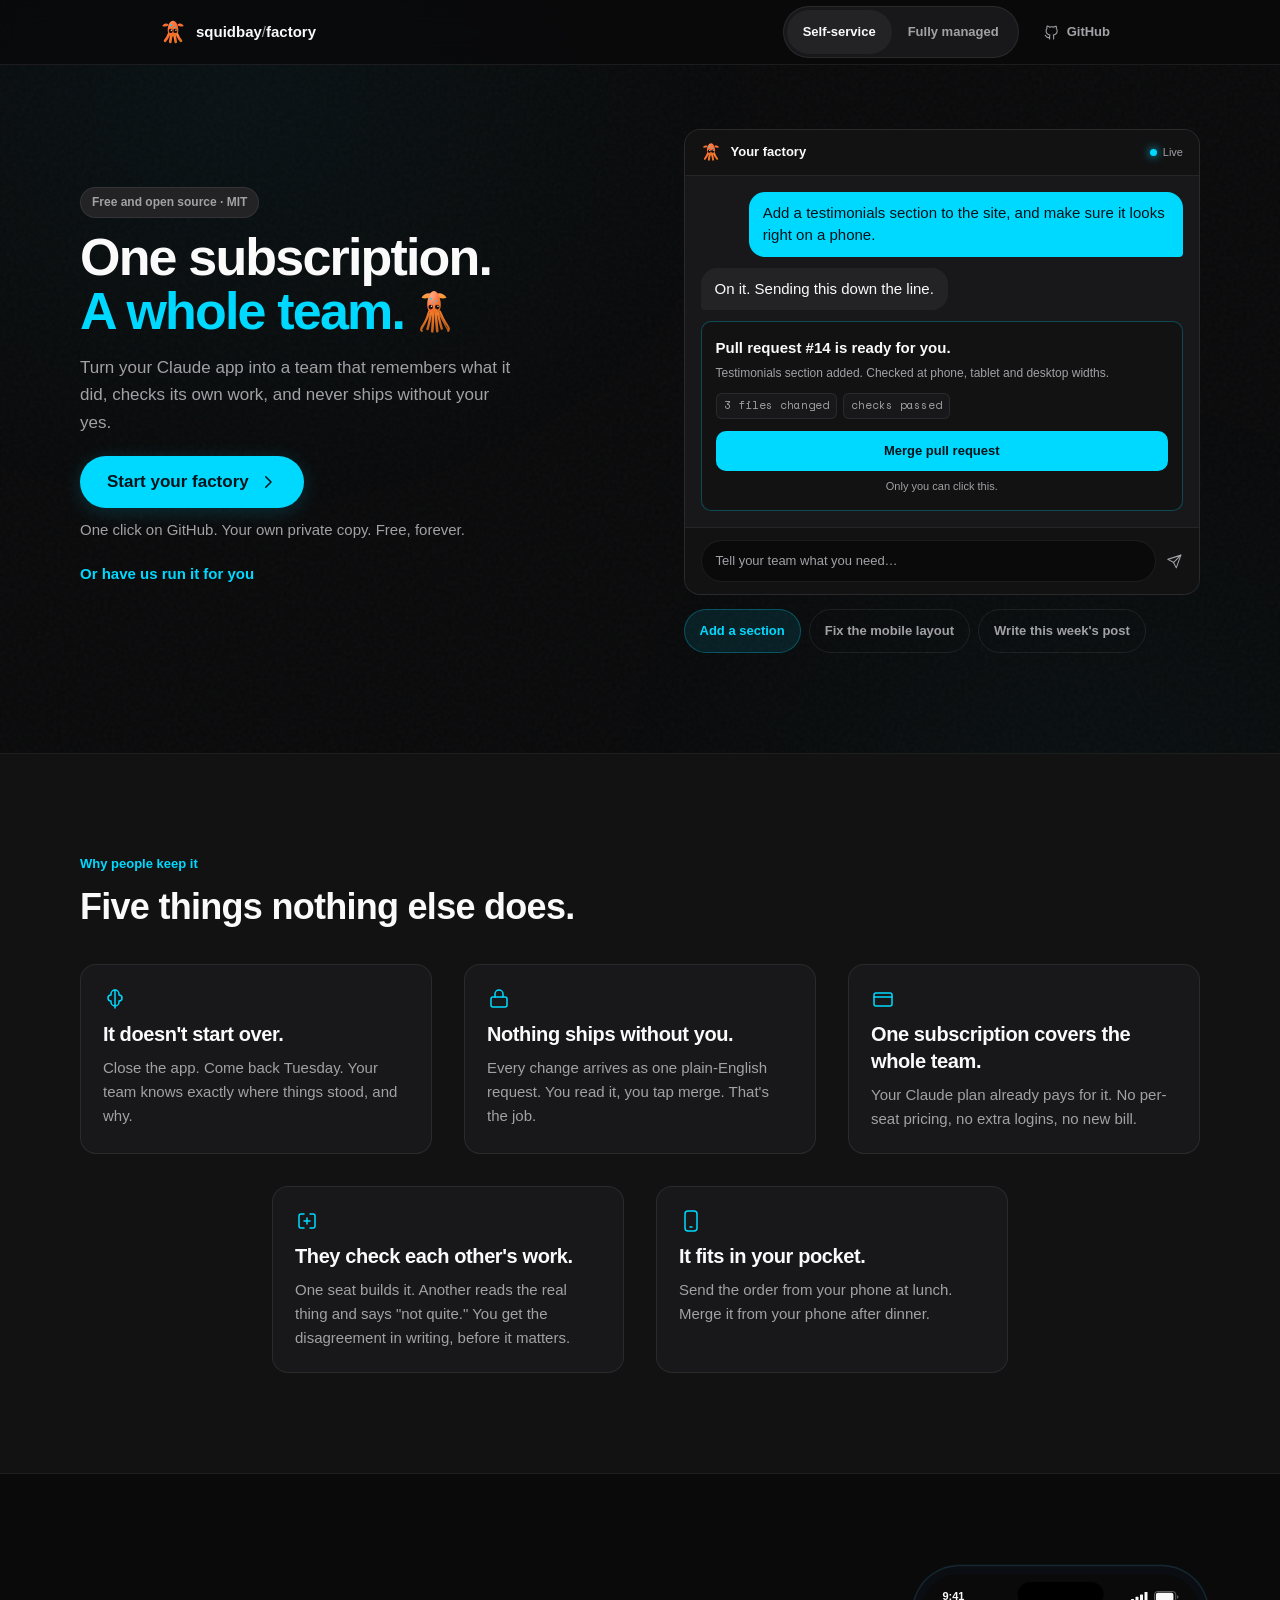
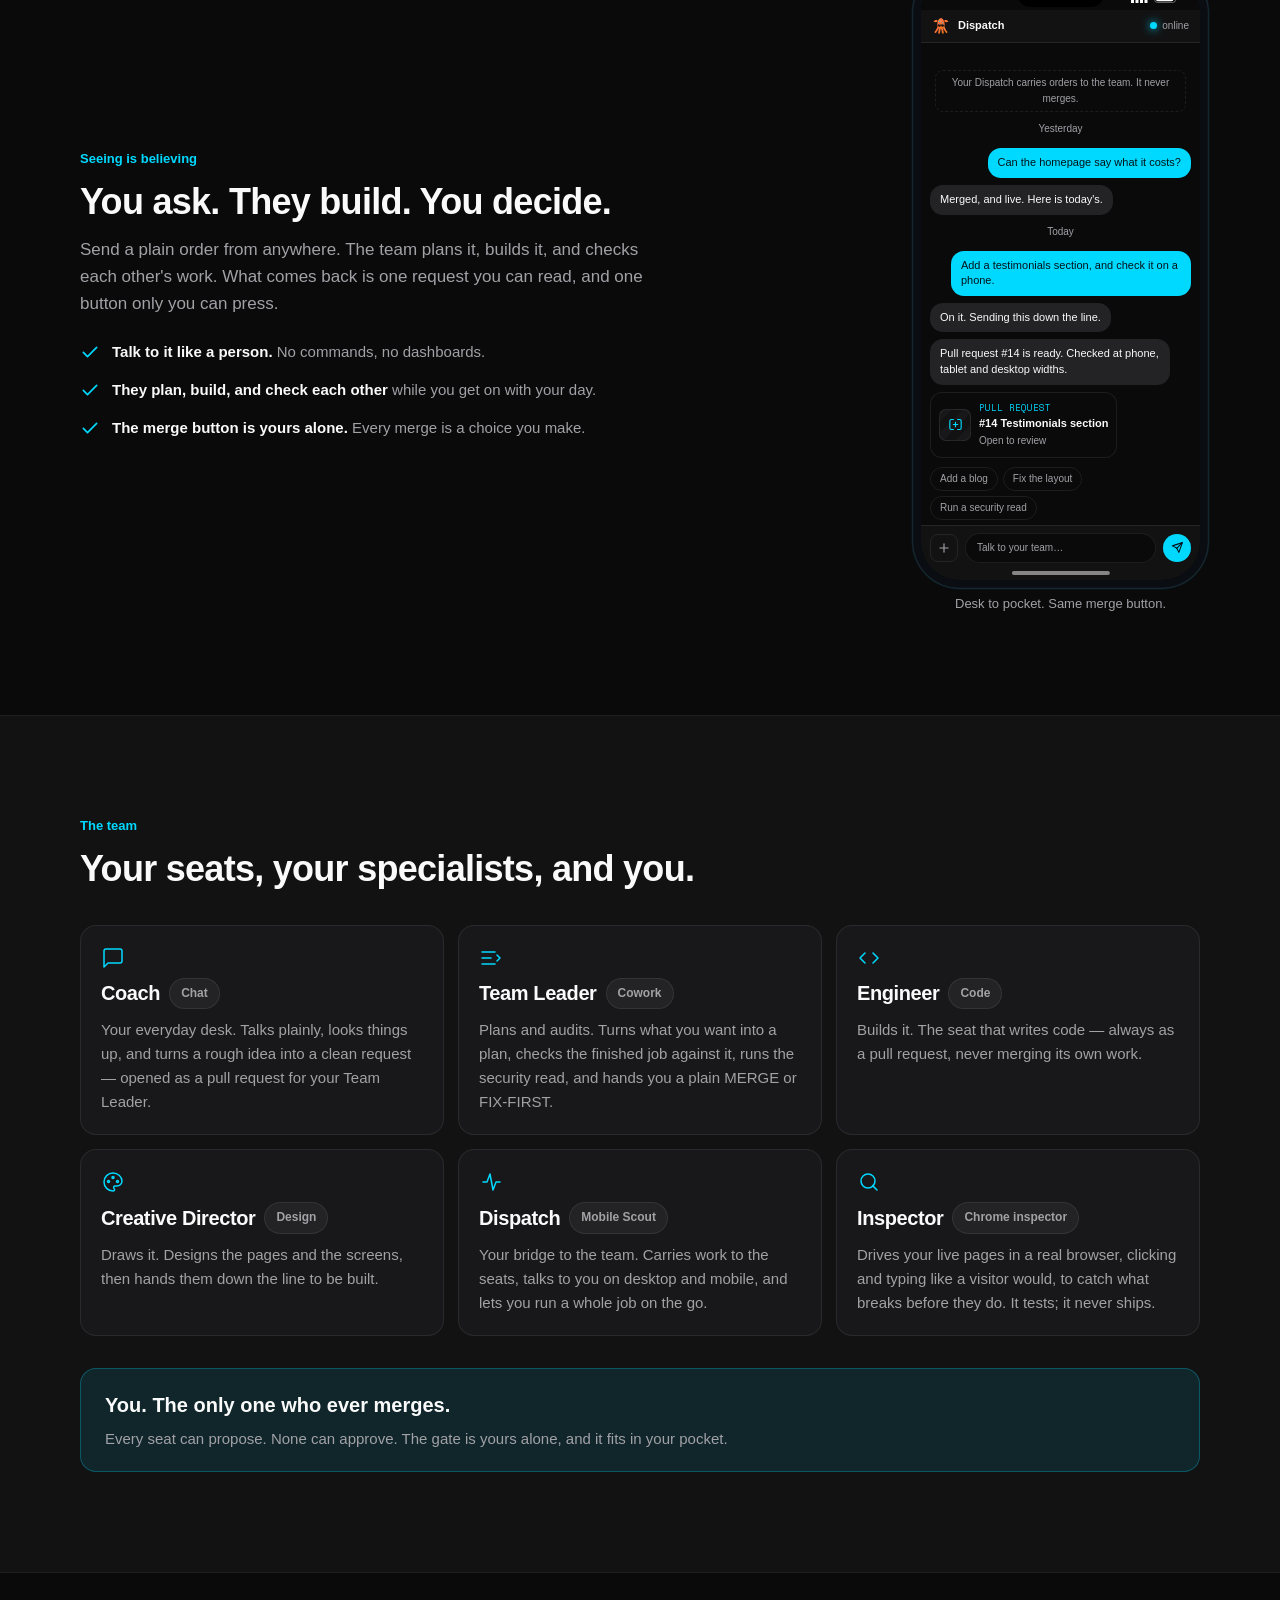
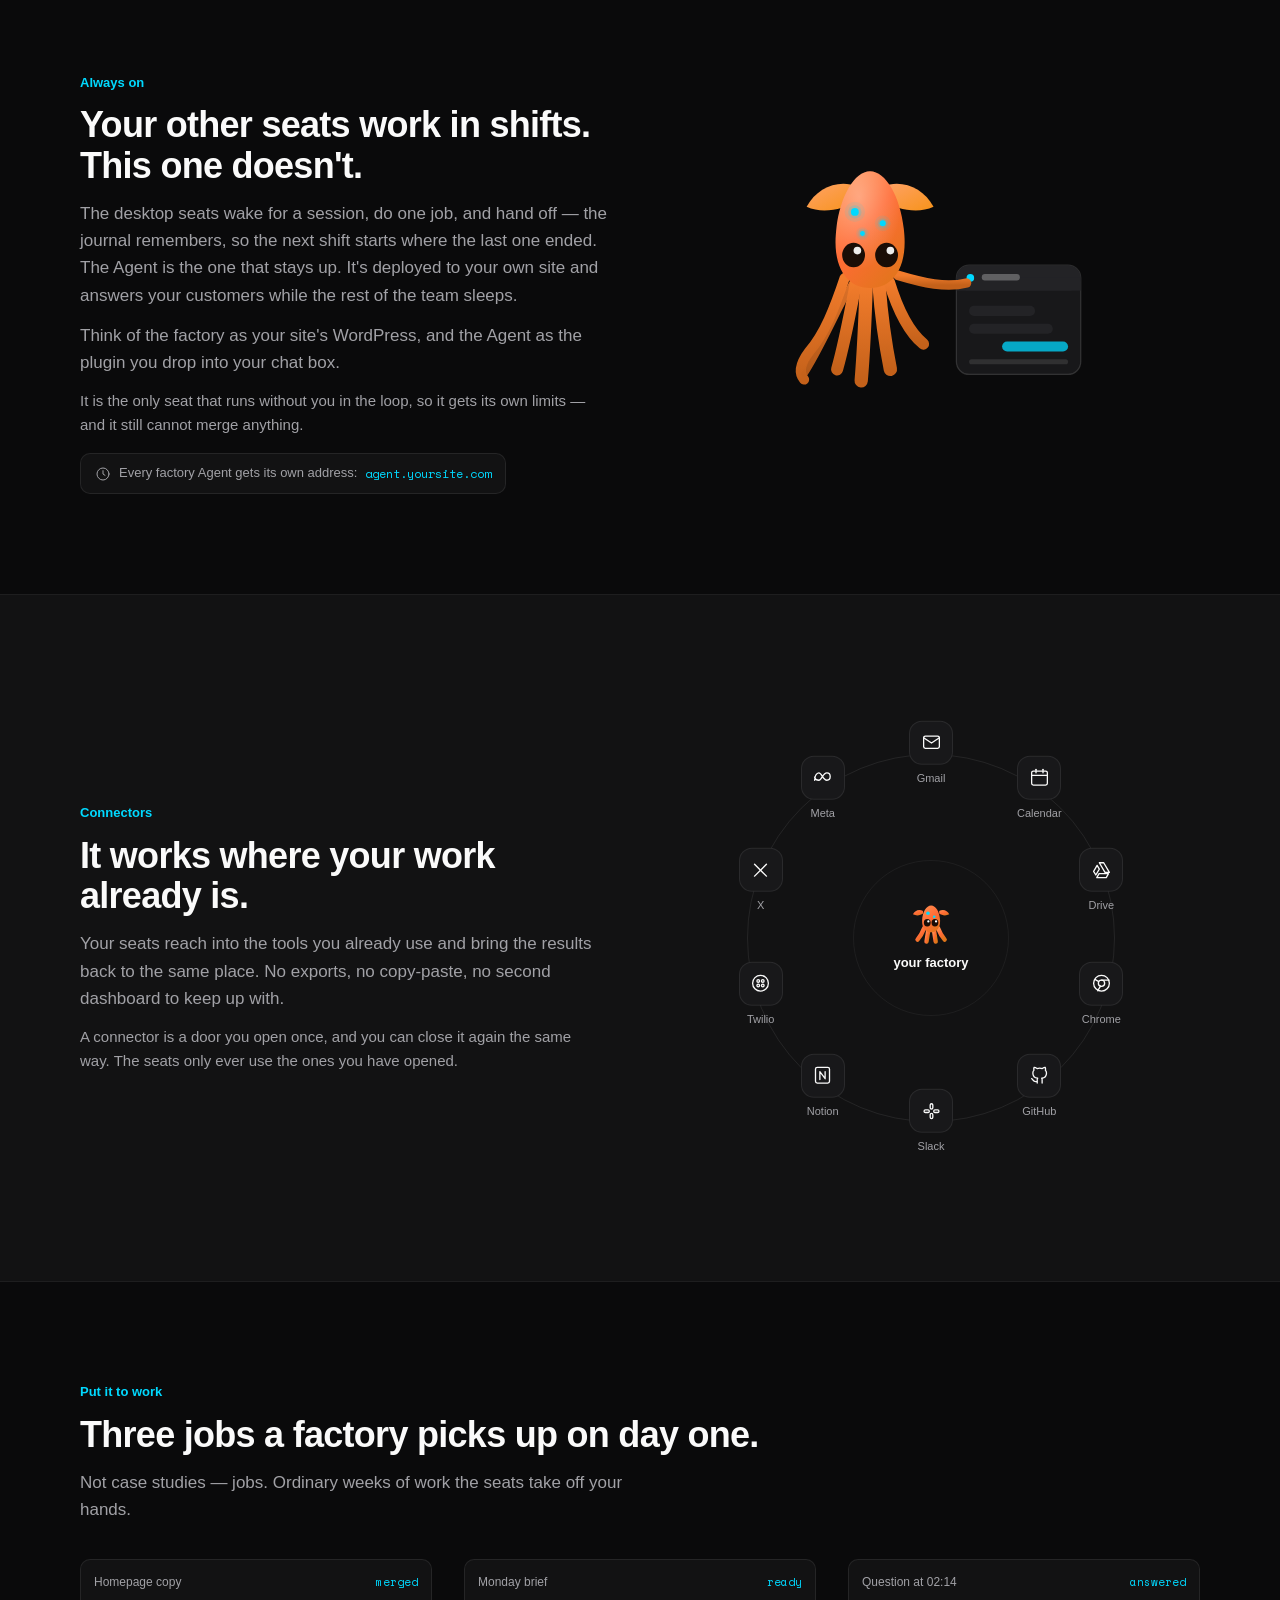
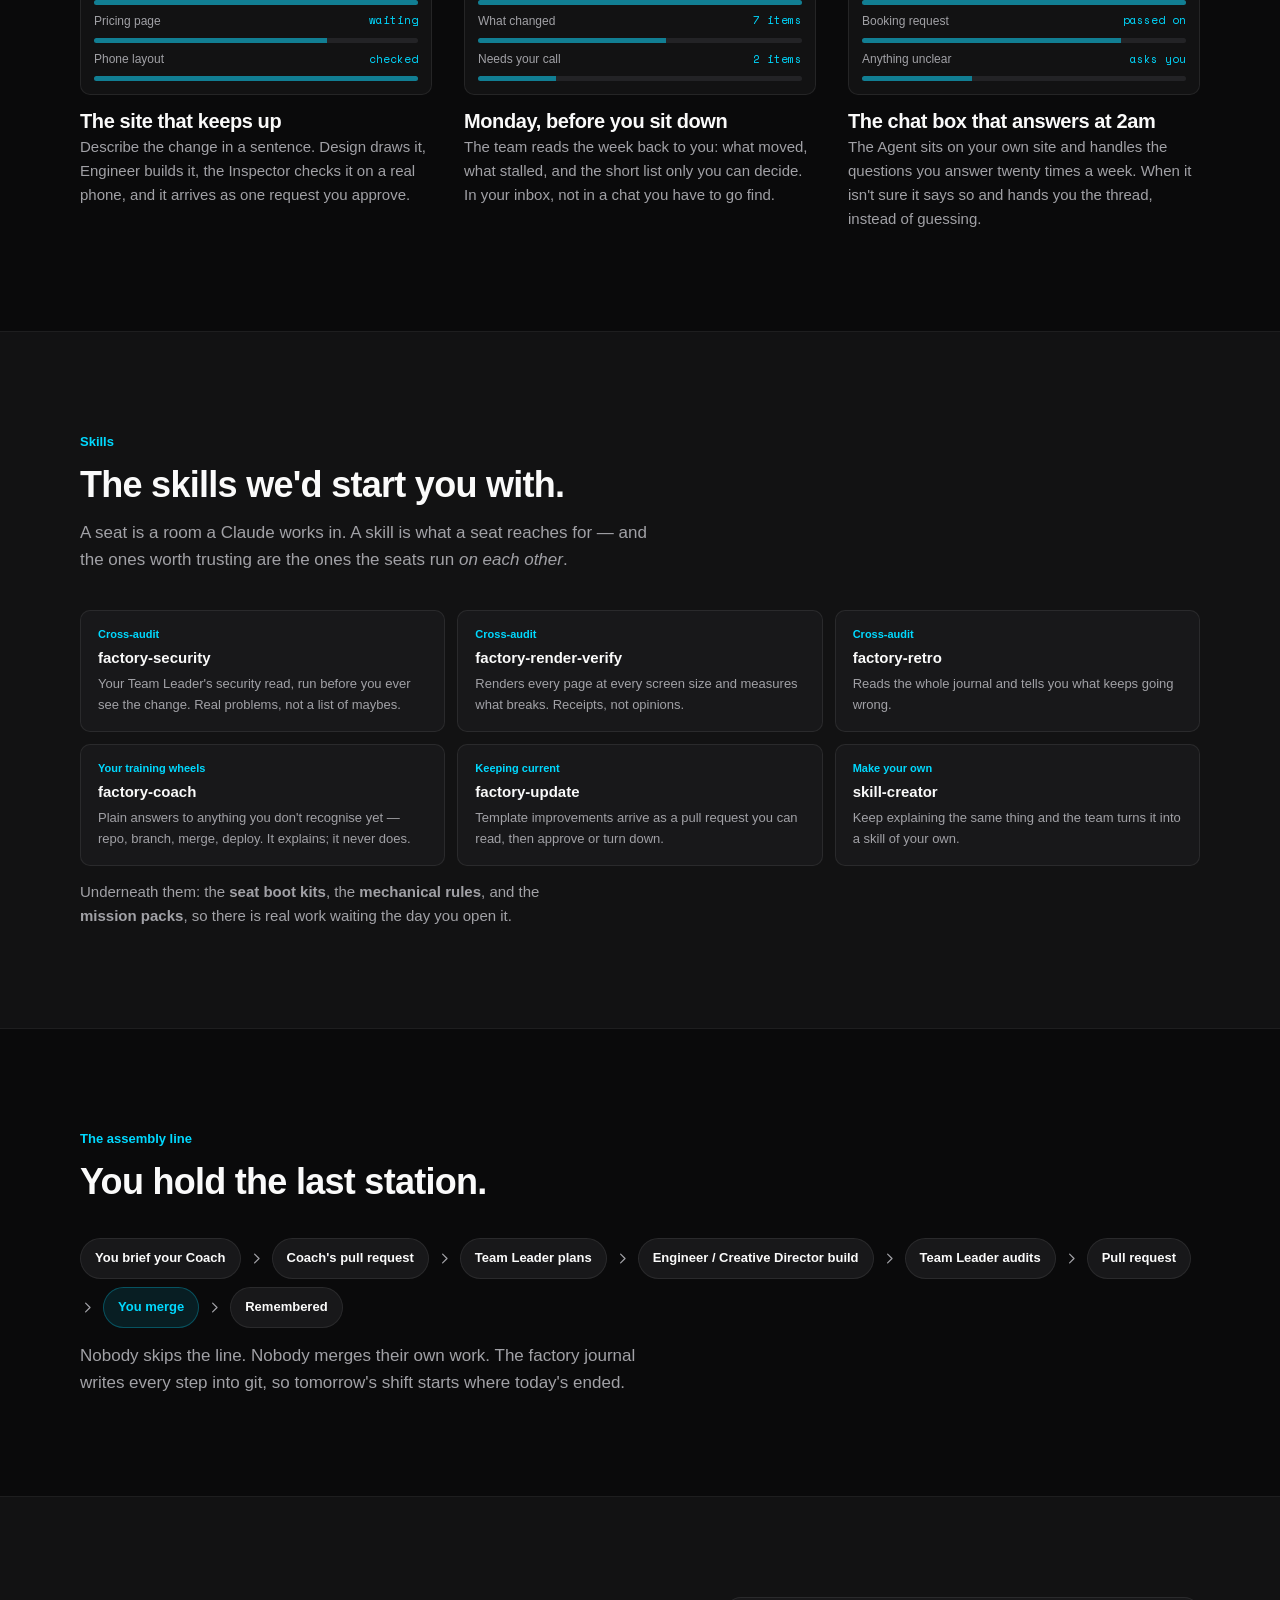
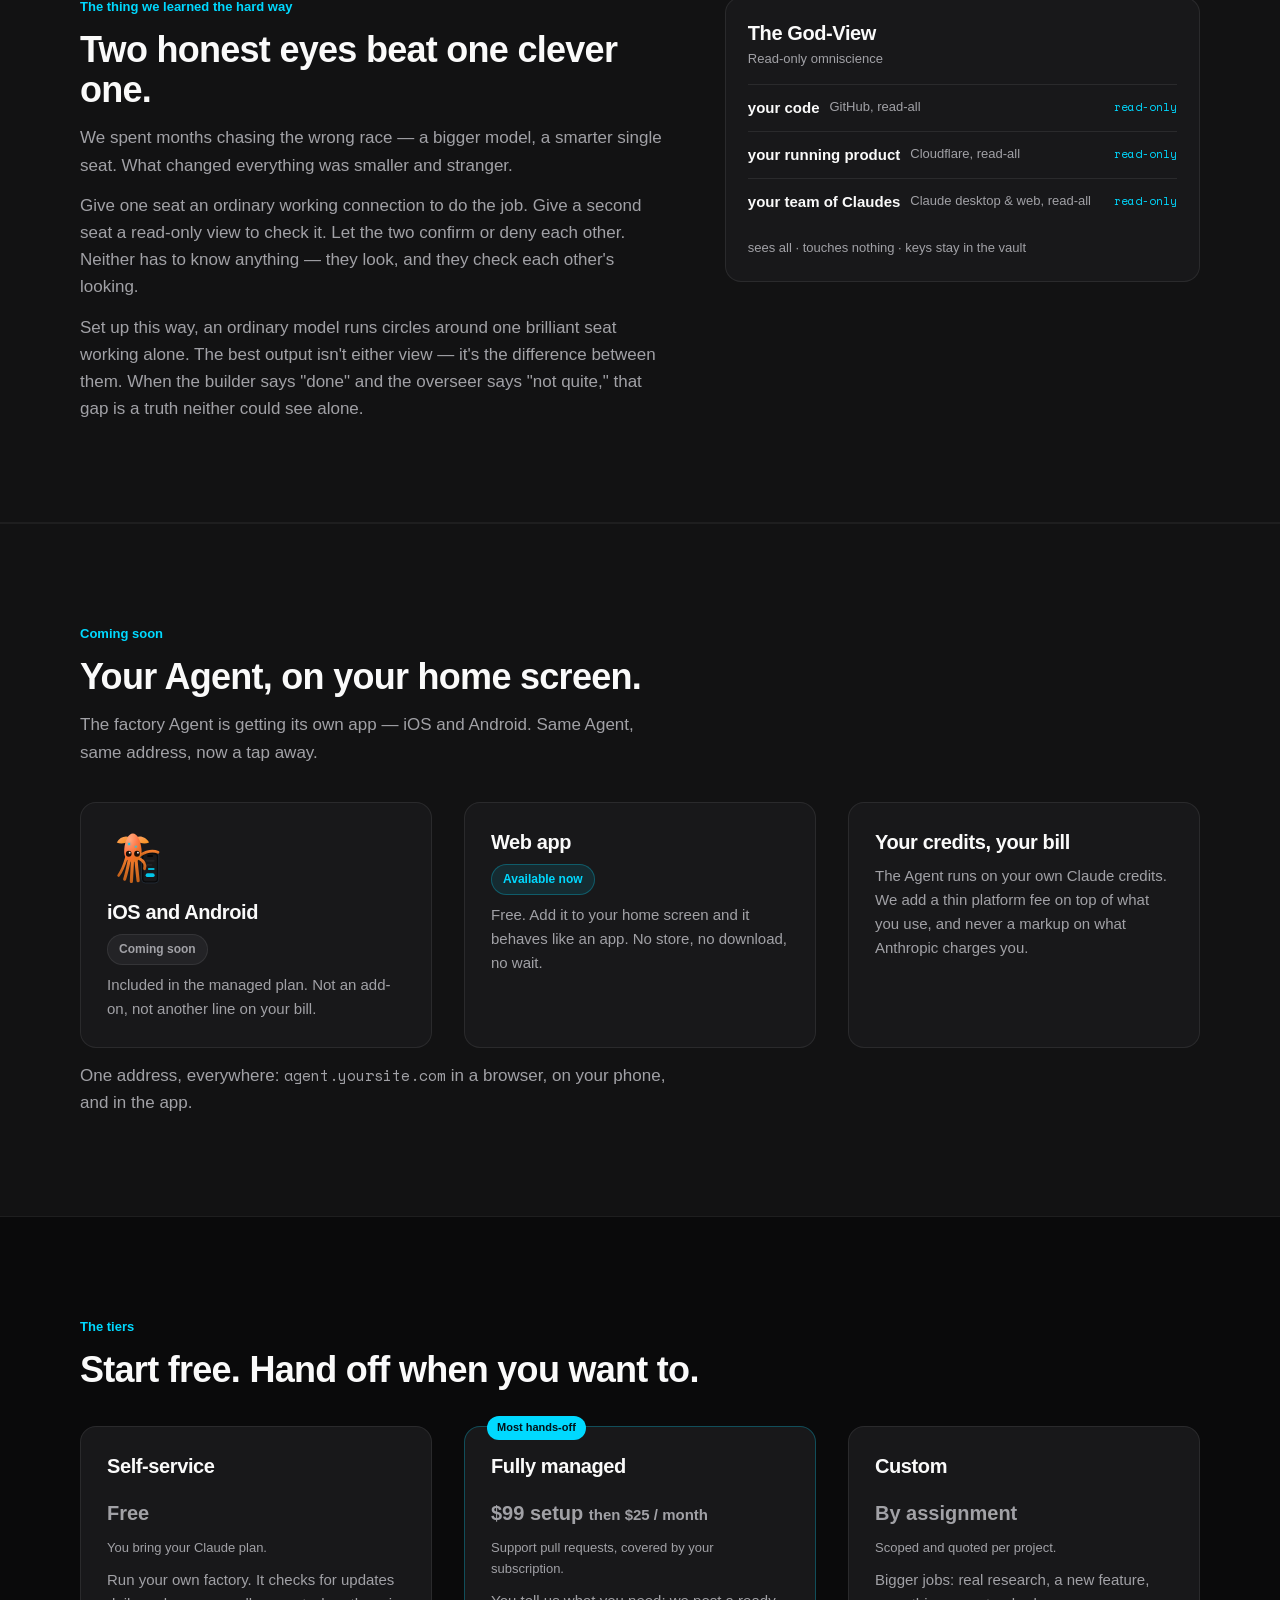
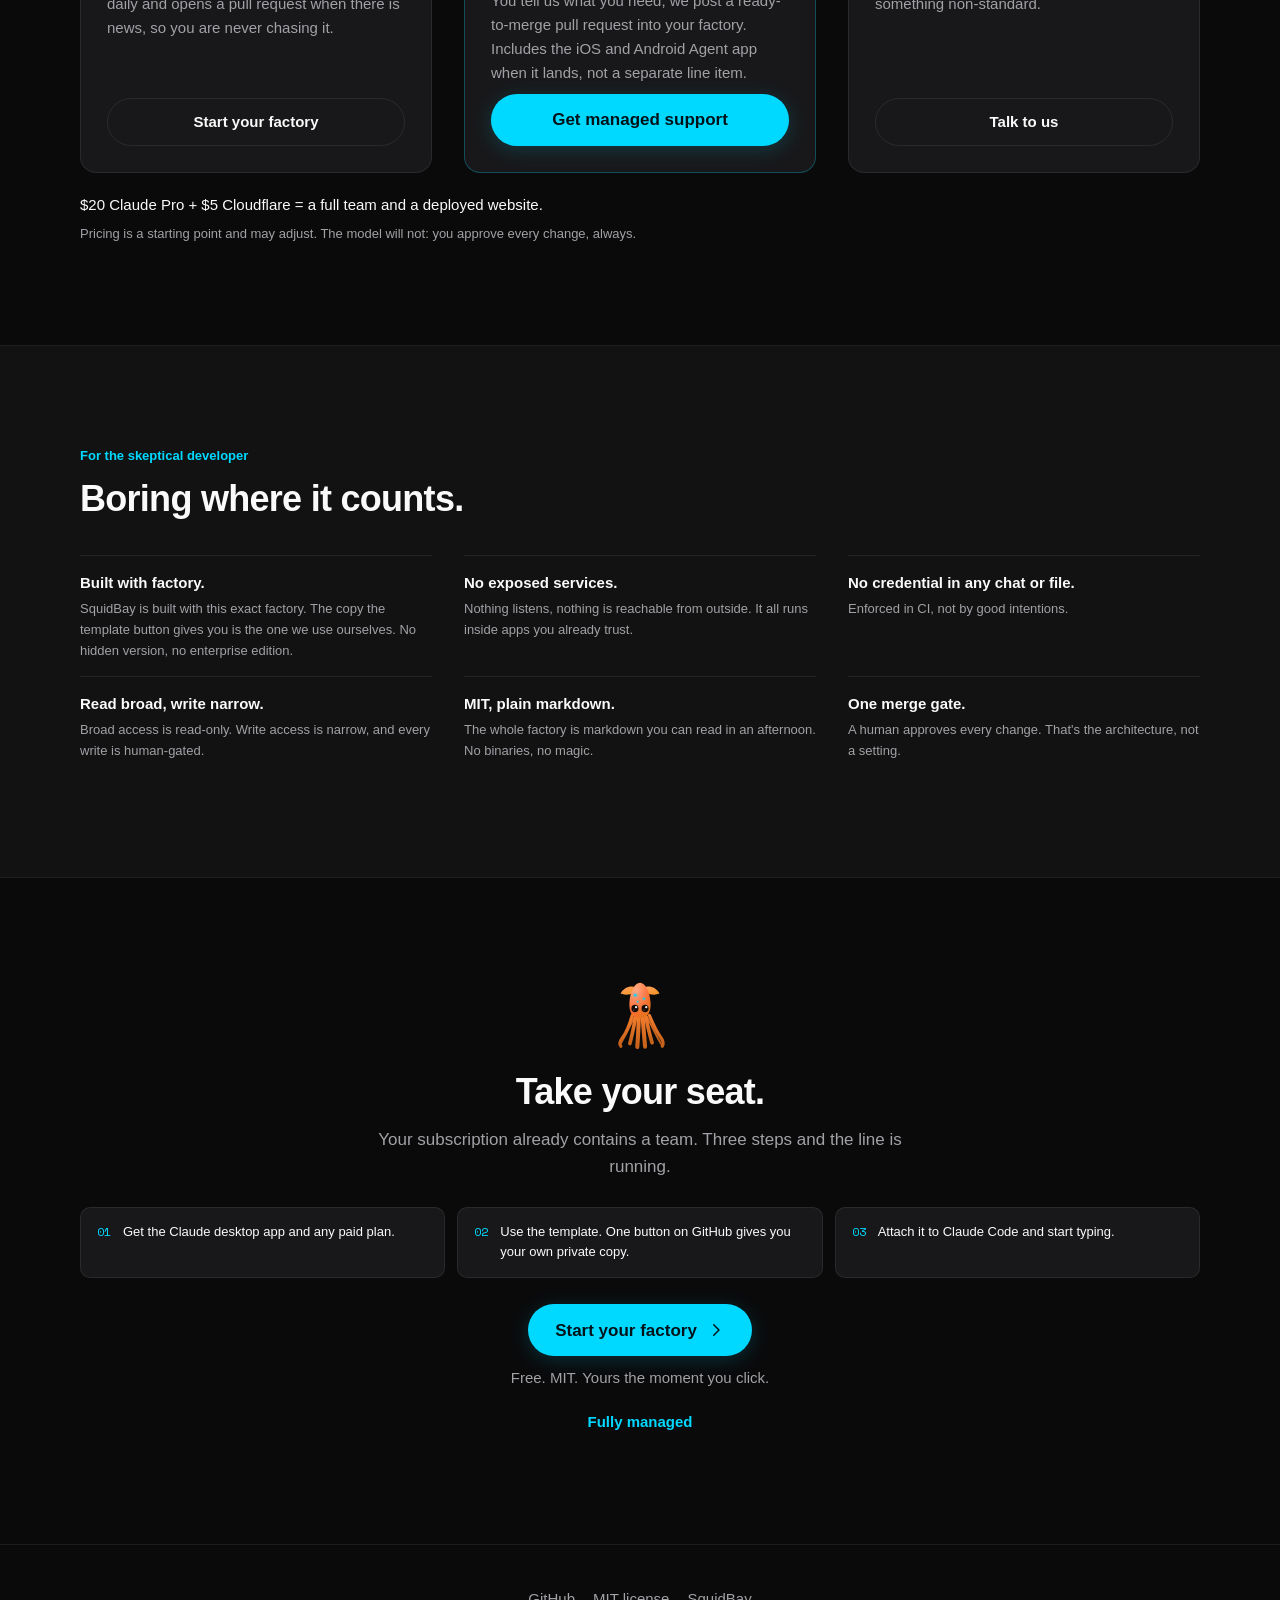
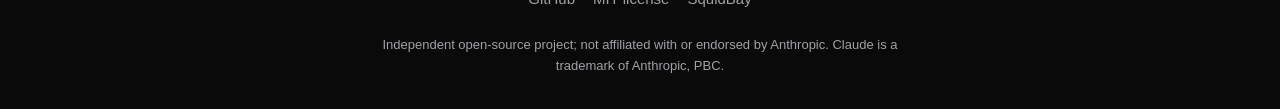
==== commit 81b1553a: "Roll back the font, tighten sizes, restore the real footer The #101 overhaul fixed the layout (secti" ====
--- a/index.html
+++ b/index.html
@@ -622,7 +622,14 @@
 
 </main>
 
-<footer>Built by Claude · Directed by humans · Runs forever</footer>
+<footer>
+  <nav aria-label="Footer">
+    <a href="https://github.com/squidbay/factory">GitHub</a>
+    <a href="https://github.com/squidbay/factory/blob/main/LICENSE">MIT license</a>
+    <a href="https://squidbay.io">SquidBay</a>
+  </nav>
+  <p class="legal">Independent open-source project; not affiliated with or endorsed by Anthropic. Claude is a trademark of Anthropic, PBC.</p>
+</footer>
 
 <!-- The real chat widget. Ported from squidbay/squidbay components/chatbot.*:
      server-side proxy only, so no key ever appears in a file on this branch.
--- a/assets/css/factory.css
+++ b/assets/css/factory.css
@@ -49,12 +49,12 @@
   --accent-line: rgba(0, 217, 255, .28);
 
   /* Type */
-  --font: 'Figtree', -apple-system, BlinkMacSystemFont, 'Segoe UI', Roboto, sans-serif;
+  --font: -apple-system, BlinkMacSystemFont, 'Segoe UI', Roboto, Helvetica, Arial, sans-serif;
   --mono: 'Space Mono', ui-monospace, SFMono-Regular, Menlo, monospace;
 
   /* The whole ladder. Eight rungs per viewport, and nothing outside them. */
-  --t-display: 58px;
-  --t-h2: 42px;
+  --t-display: 52px;
+  --t-h2: 36px;
   --t-h3: 20px;
   --t-body: 17px;
   --t-small: 15px;
@@ -296,8 +296,13 @@
 footer {
   position: relative; z-index: 1;
   padding: 32px var(--pad-x); border-top: 1px solid var(--rule);
-  color: var(--text-muted); font-size: var(--t-small); text-align: center;
-}
+  color: var(--text-muted); font-size: var(--t-small);
+  display: flex; flex-direction: column; gap: 14px; align-items: center; text-align: center;
+}
+footer nav { display: flex; gap: 18px; flex-wrap: wrap; justify-content: center; }
+footer nav a { color: var(--text-muted); text-decoration: none; display: inline-flex; align-items: center; min-height: 44px; }
+footer nav a:hover { color: var(--accent); }
+footer .legal { font-size: var(--t-label); max-width: 72ch; line-height: 1.6; }
 
 /* ============================================================== §1 hero === */
 .hero { padding-top: 64px; }
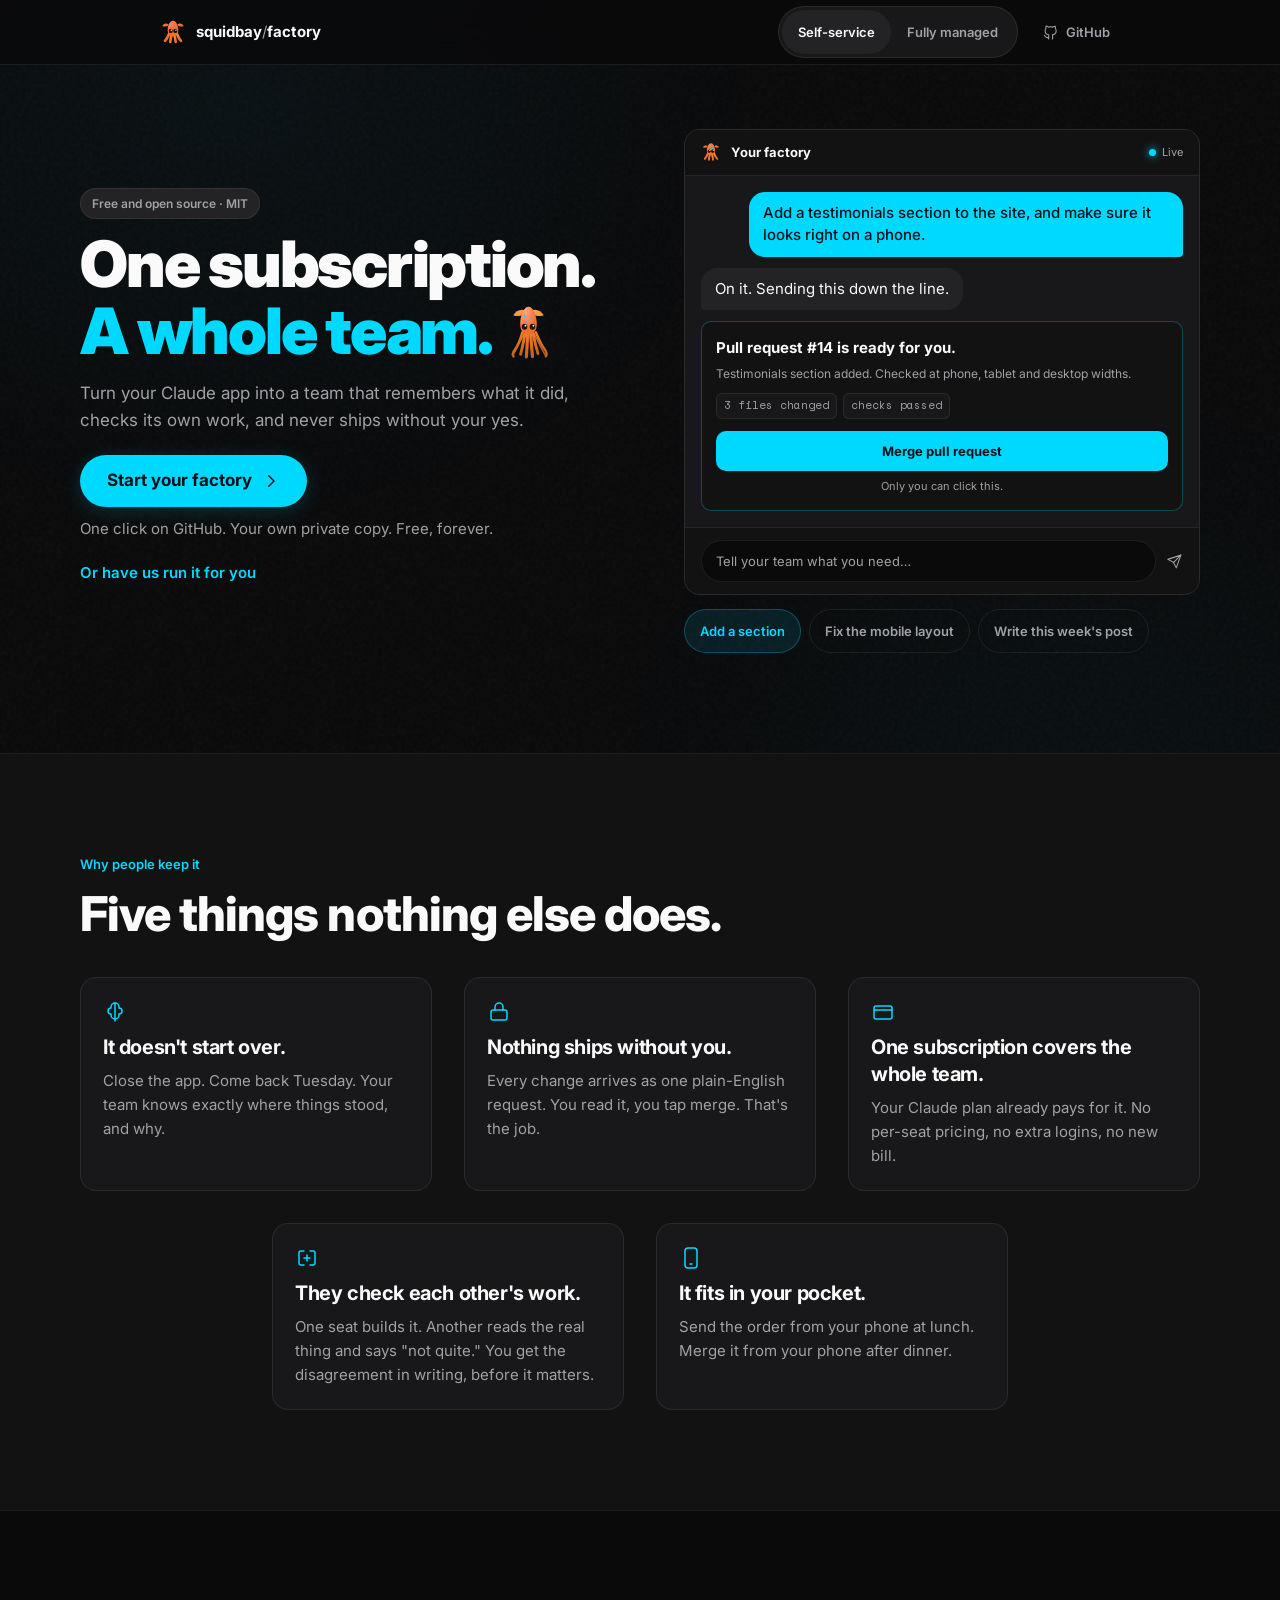
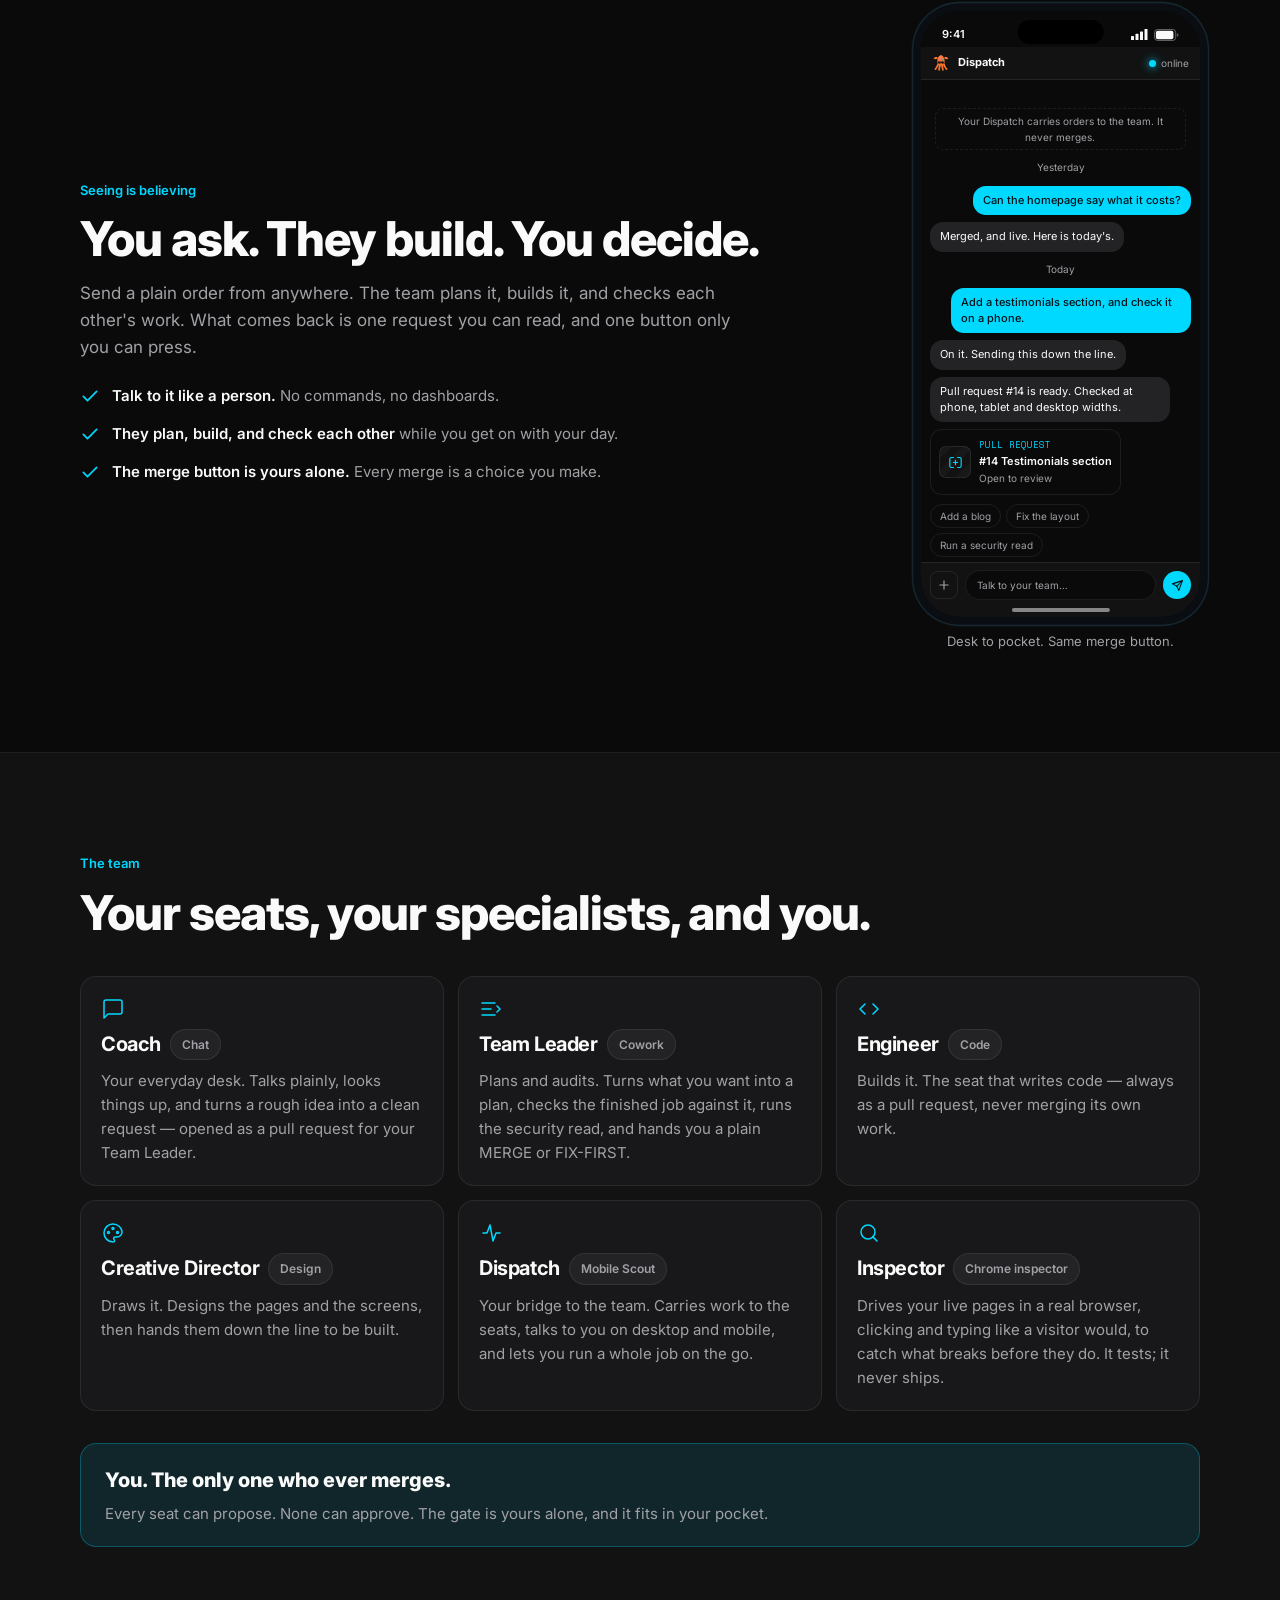
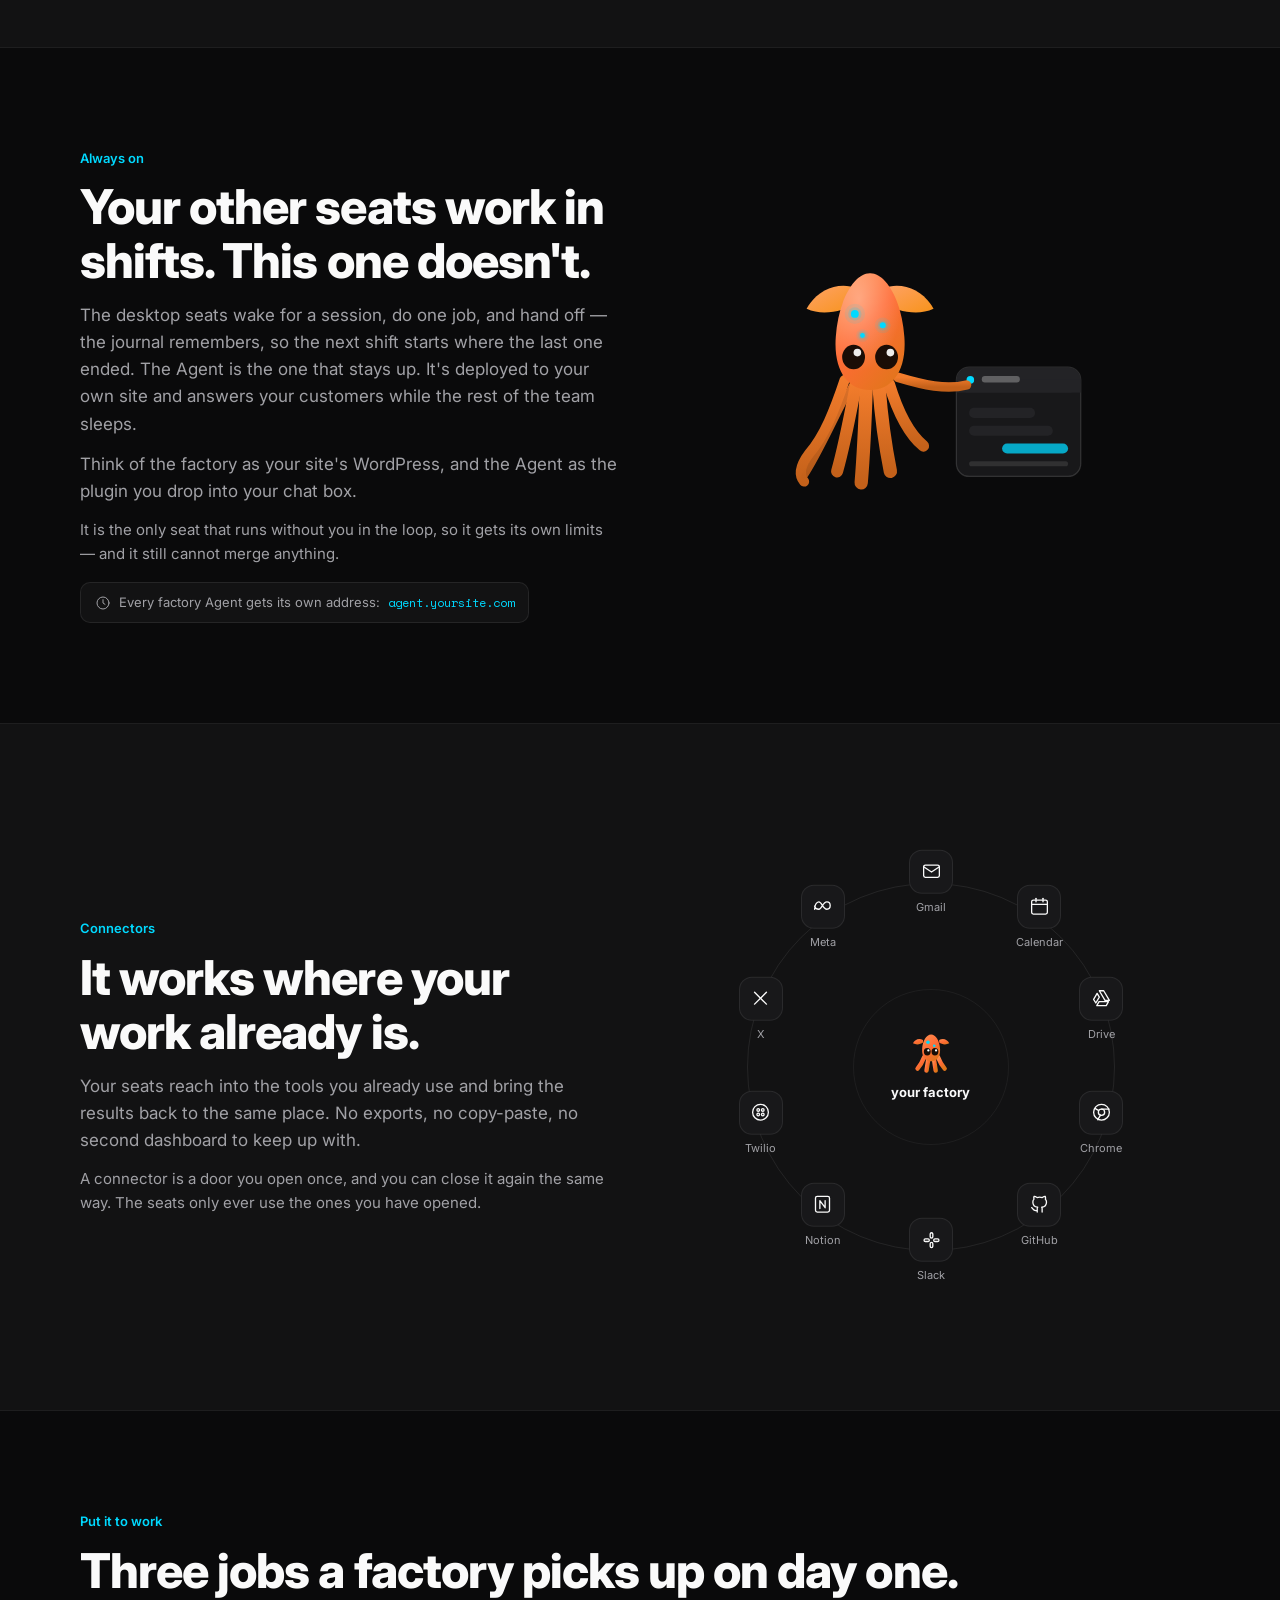
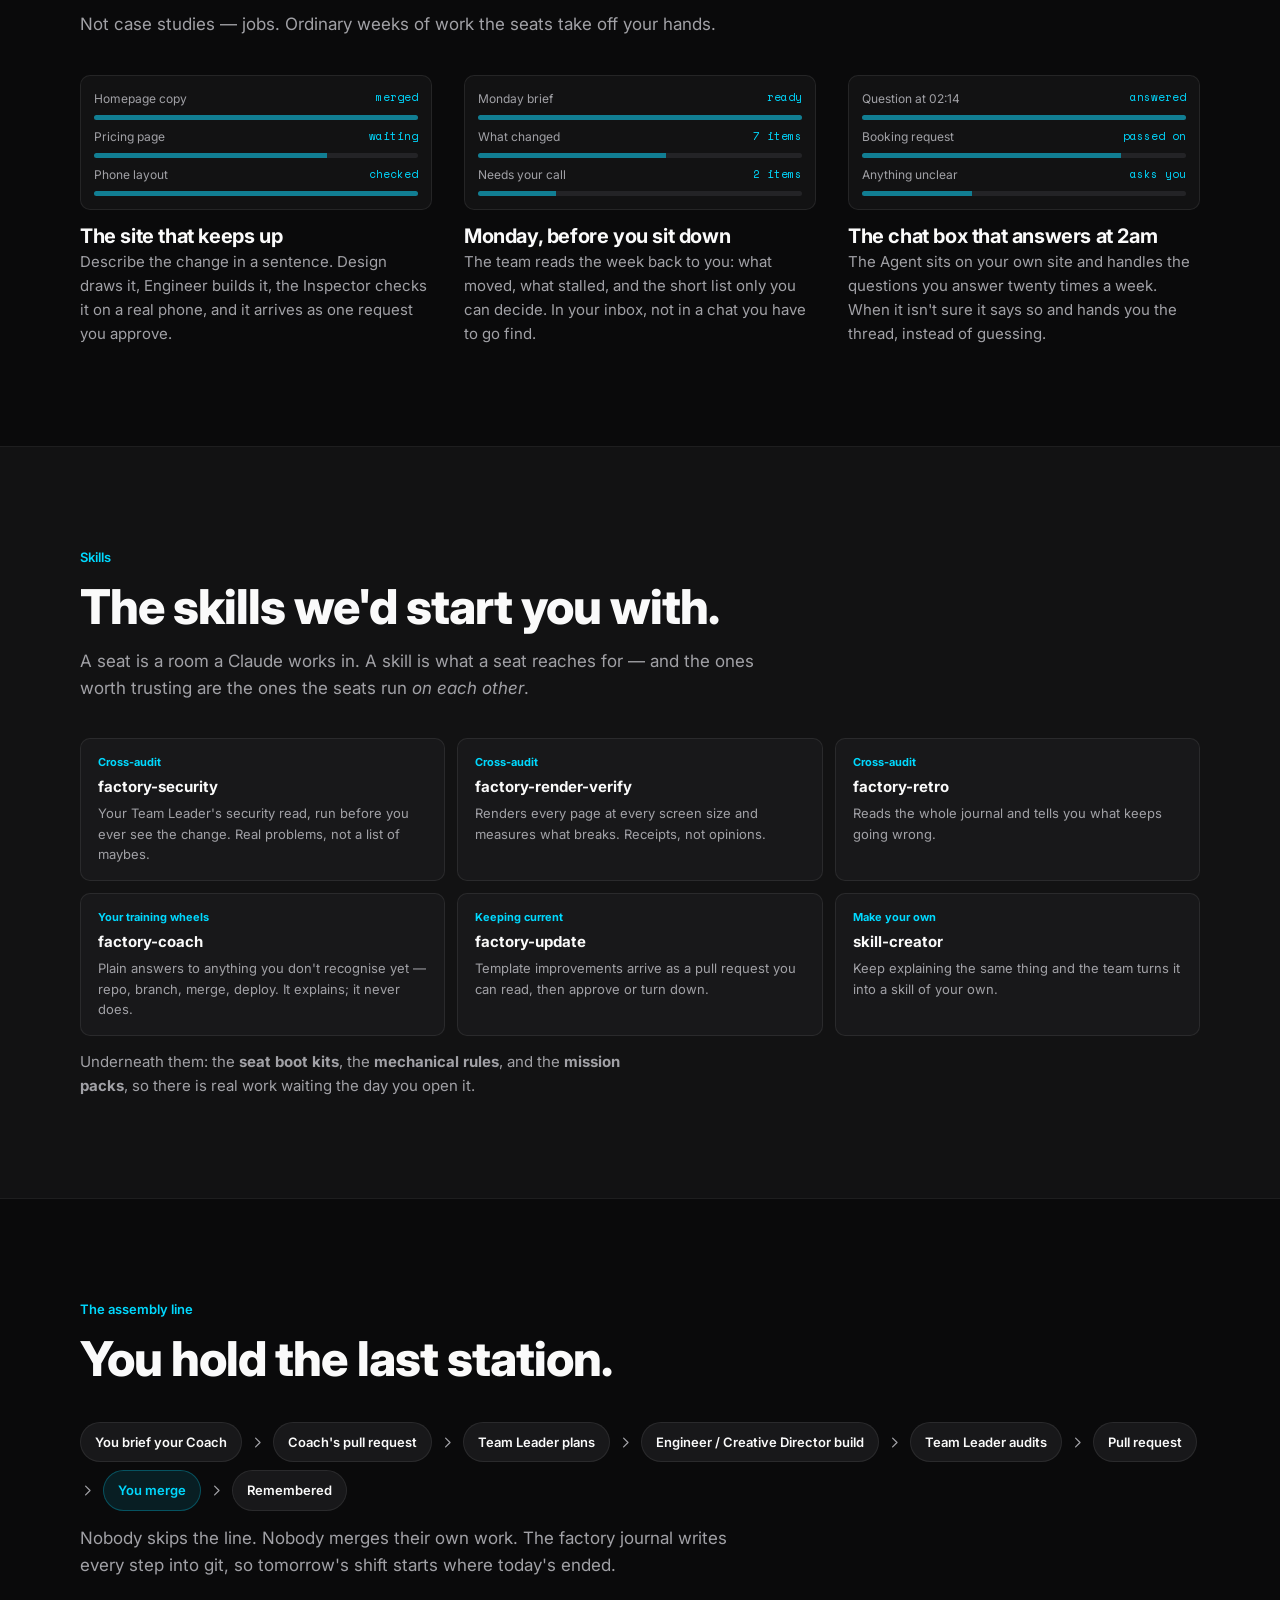
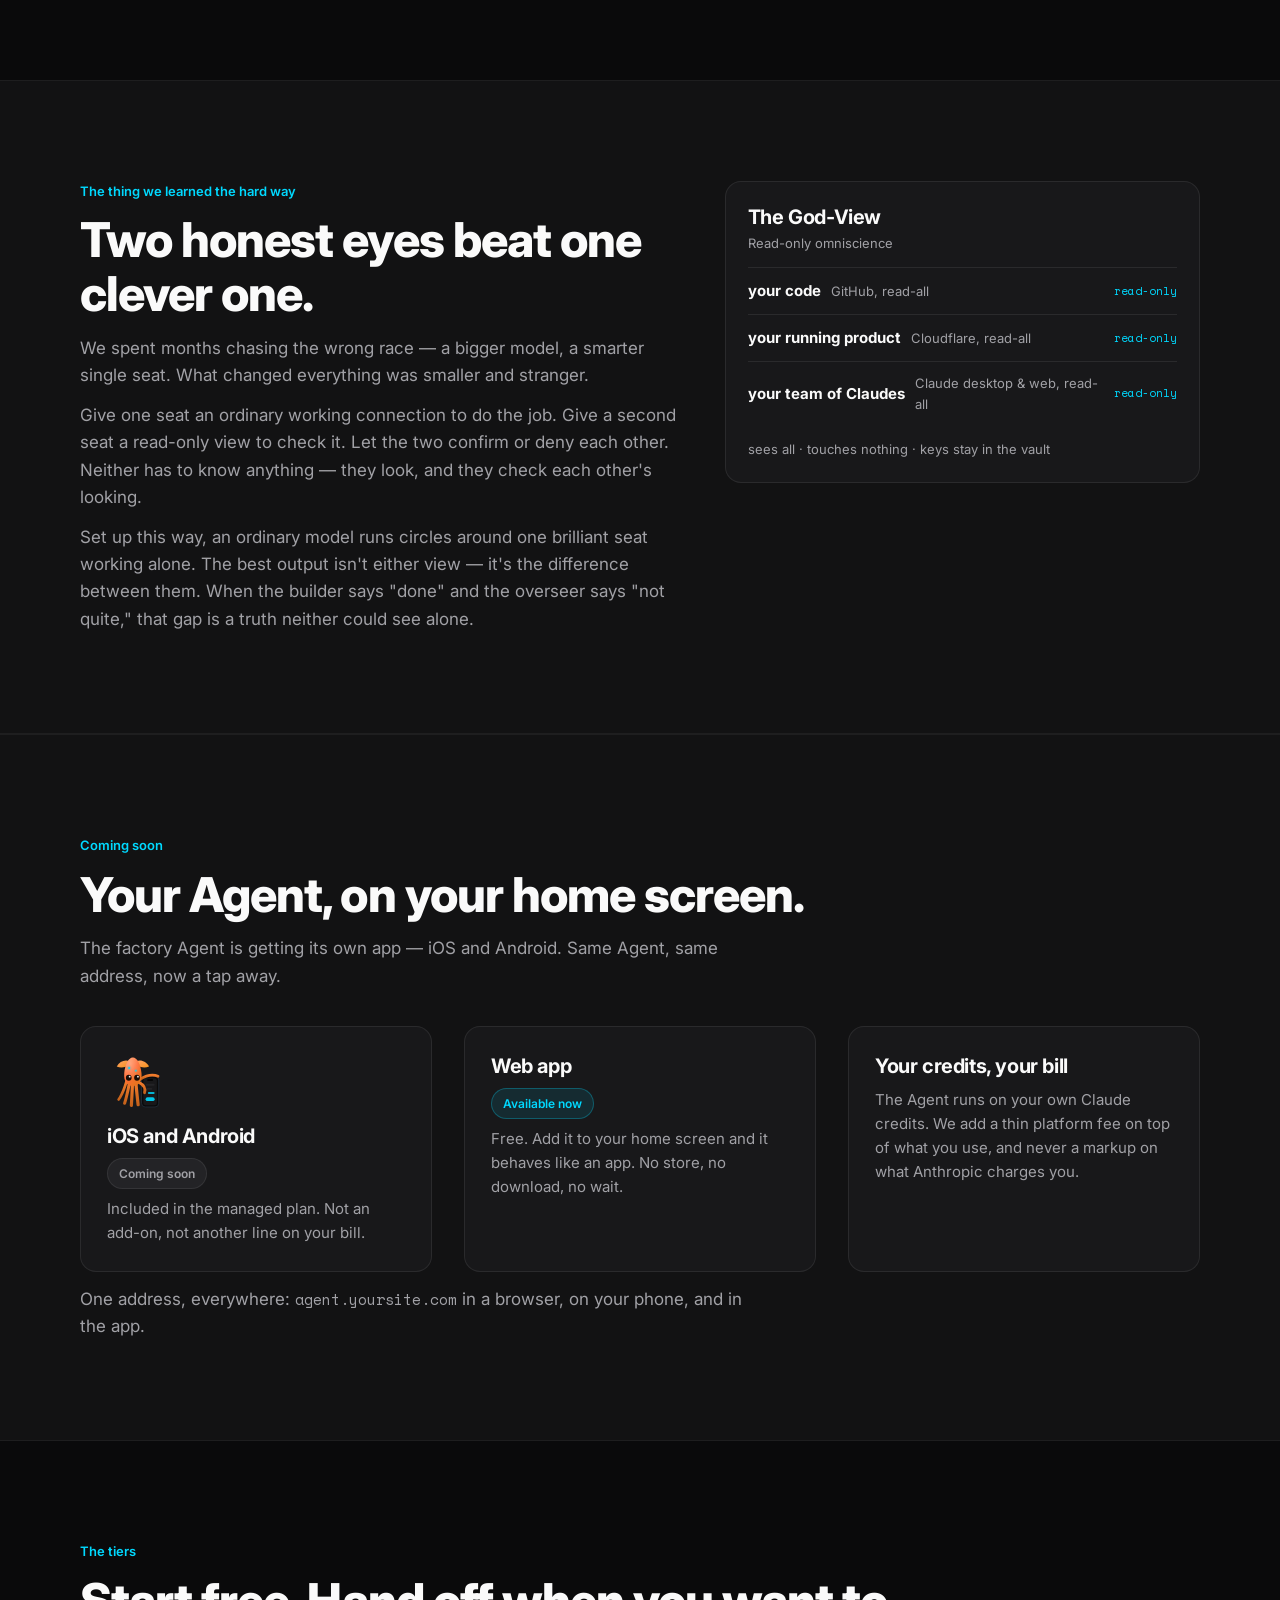
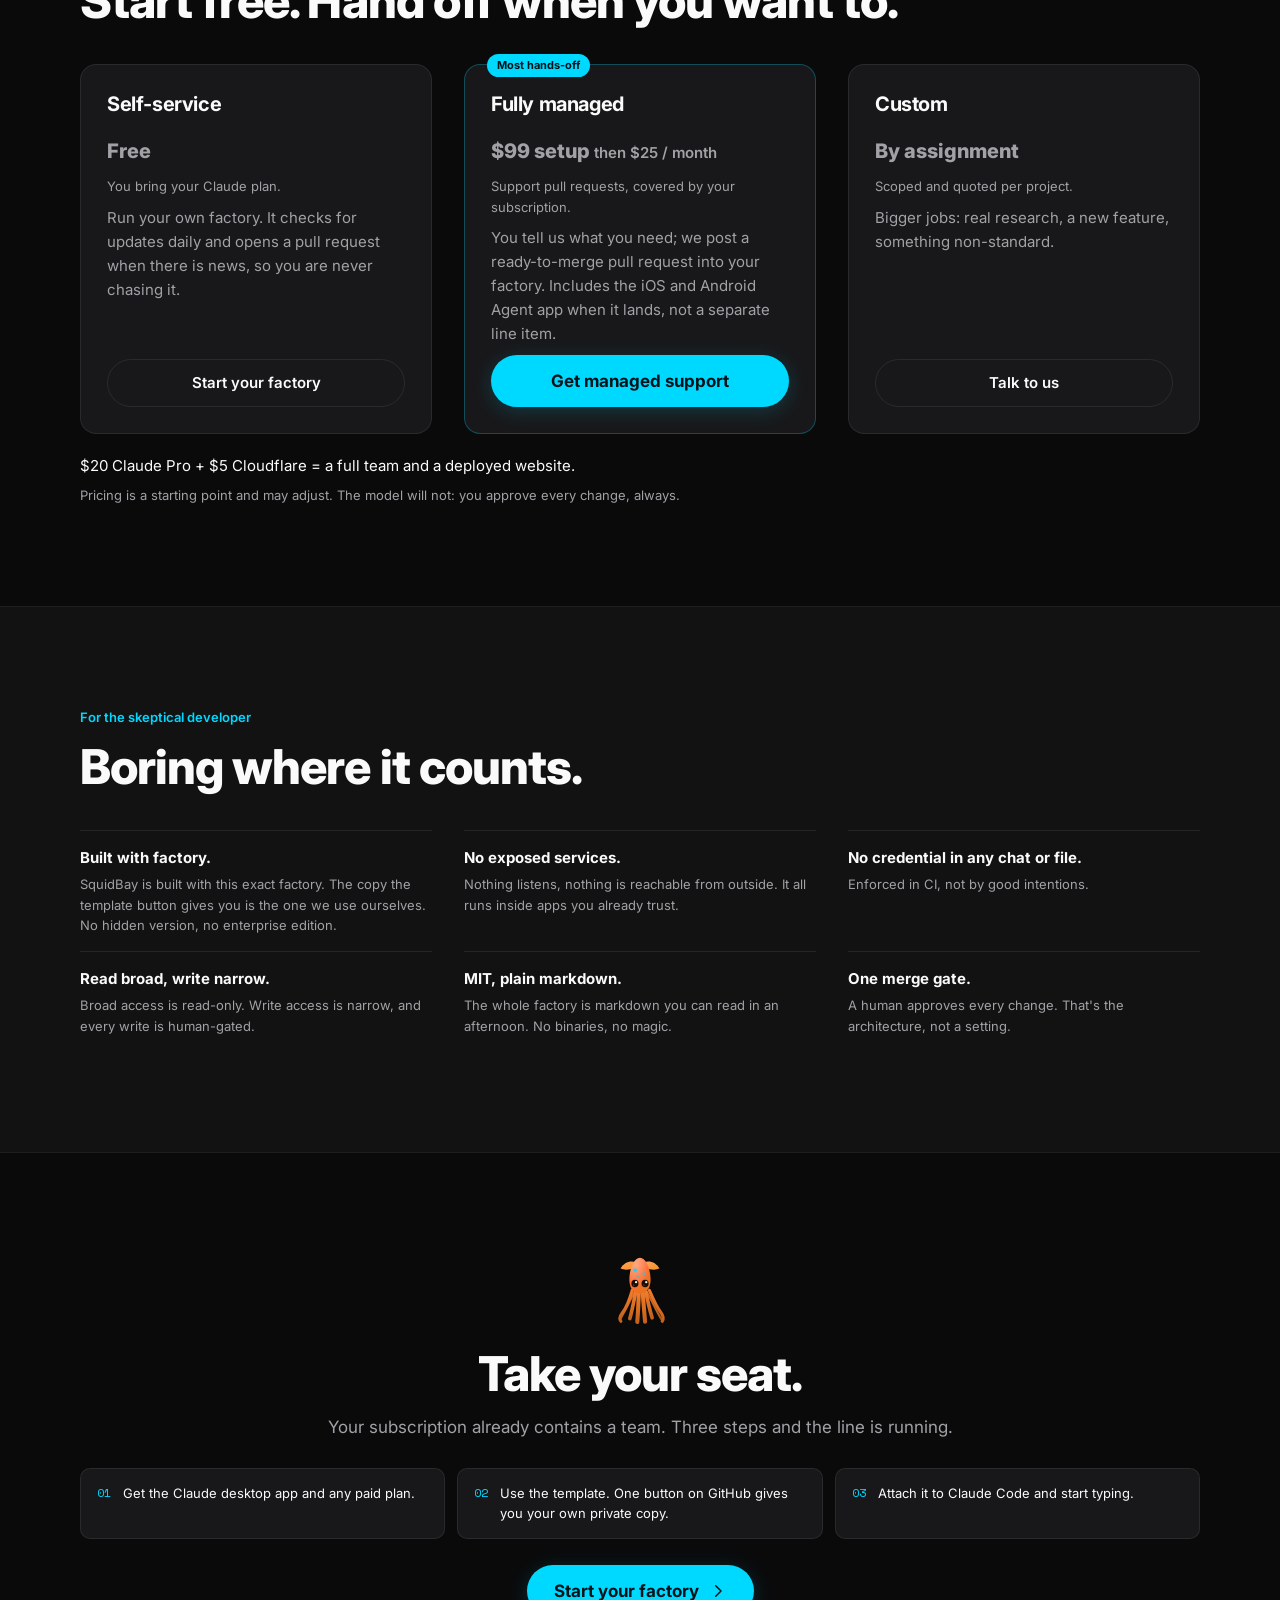
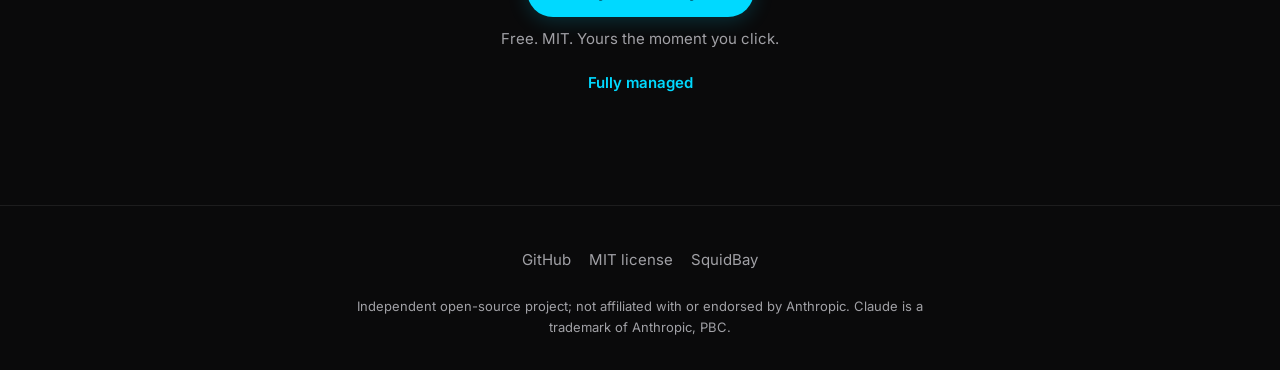
==== commit 708b7b8d: "Match squidbay.io branding: Inter font, its type clamps, green->cyan bubbles Andrew: make the factor" ====
--- a/index.html
+++ b/index.html
@@ -74,6 +74,9 @@
   ]
 }
 </script>
+<link rel="preconnect" href="https://fonts.googleapis.com">
+<link rel="preconnect" href="https://fonts.gstatic.com" crossorigin>
+<link href="https://fonts.googleapis.com/css2?family=Space+Mono:wght@400;700&family=Inter:wght@400;500;600;700;800;900&display=swap" rel="stylesheet">
 <link rel="stylesheet" href="assets/css/factory.css">
 </head>
 <body>
--- a/assets/css/factory.css
+++ b/assets/css/factory.css
@@ -49,12 +49,12 @@
   --accent-line: rgba(0, 217, 255, .28);
 
   /* Type */
-  --font: -apple-system, BlinkMacSystemFont, 'Segoe UI', Roboto, Helvetica, Arial, sans-serif;
+  --font: 'Inter', -apple-system, BlinkMacSystemFont, 'Segoe UI', Roboto, Helvetica, Arial, sans-serif;
   --mono: 'Space Mono', ui-monospace, SFMono-Regular, Menlo, monospace;
 
   /* The whole ladder. Eight rungs per viewport, and nothing outside them. */
-  --t-display: 52px;
-  --t-h2: 36px;
+  --t-display: clamp(2.25rem, 5vw, 4rem); /* match squidbay.io h1 */
+  --t-h2: clamp(2rem, 4.5vw, 3rem); /* match squidbay.io h2 */
   --t-h3: 20px;
   --t-body: 17px;
   --t-small: 15px;
@@ -80,13 +80,13 @@
 
 @media (max-width: 1023px) {
   :root {
-    --t-display: 44px; --t-h2: 34px;
+    
     --pad-y: 88px; --pad-x: 48px; --gap: 28px;
   }
 }
 @media (max-width: 767px) {
   :root {
-    --t-display: 38px; --t-h2: 30px; --t-h3: 19px;
+    --t-h3: 19px;
     --pad-y: 60px; --pad-x: 24px; --gap: 16px;
   }
 }
@@ -98,7 +98,7 @@
    of this sheet, under "landscape phone". */
 @media (orientation: landscape) and (max-height: 540px) {
   :root {
-    --t-display: 30px; --t-h2: 22px; --t-h3: 15px;
+    --t-h3: 15px;
     --t-body: 14px; --t-small: 13px; --t-label: 12px; --t-micro: 11px;
     --pad-y: 26px; --pad-x: 28px; --gap: 12px;
   }
@@ -151,8 +151,8 @@
 }
 
 /* -------------------------------------------------------------- bubbles --- */
-/* Ported from squidbay/squidbay (css/styles.css .abyss-bubble), retinted to
-   the one accent hue so no second colour re-enters. The spawner in
+/* Ported from squidbay/squidbay (css/styles.css .abyss-bubble) — the exact
+   green->cyan abyss gradient, matched to squidbay.io branding. The spawner in
    factory.js gates itself on prefers-reduced-motion; the source did not. */
 .abyss-bubbles {
   position: fixed; inset: 0; overflow: hidden;
@@ -161,11 +161,11 @@
 .abyss-bubble {
   position: absolute; bottom: -20px; border-radius: 50%;
   background: radial-gradient(circle at 30% 30%,
-    rgba(0, 217, 255, .15),
+    rgba(0, 255, 136, .15),
     rgba(0, 217, 255, .08) 40%,
     rgba(0, 217, 255, .03) 70%,
     transparent 100%);
-  border: 1px solid rgba(0, 217, 255, .12);
+  border: 1px solid rgba(0, 255, 136, .12);
   animation: bubbleRise linear forwards;
   will-change: transform;
 }
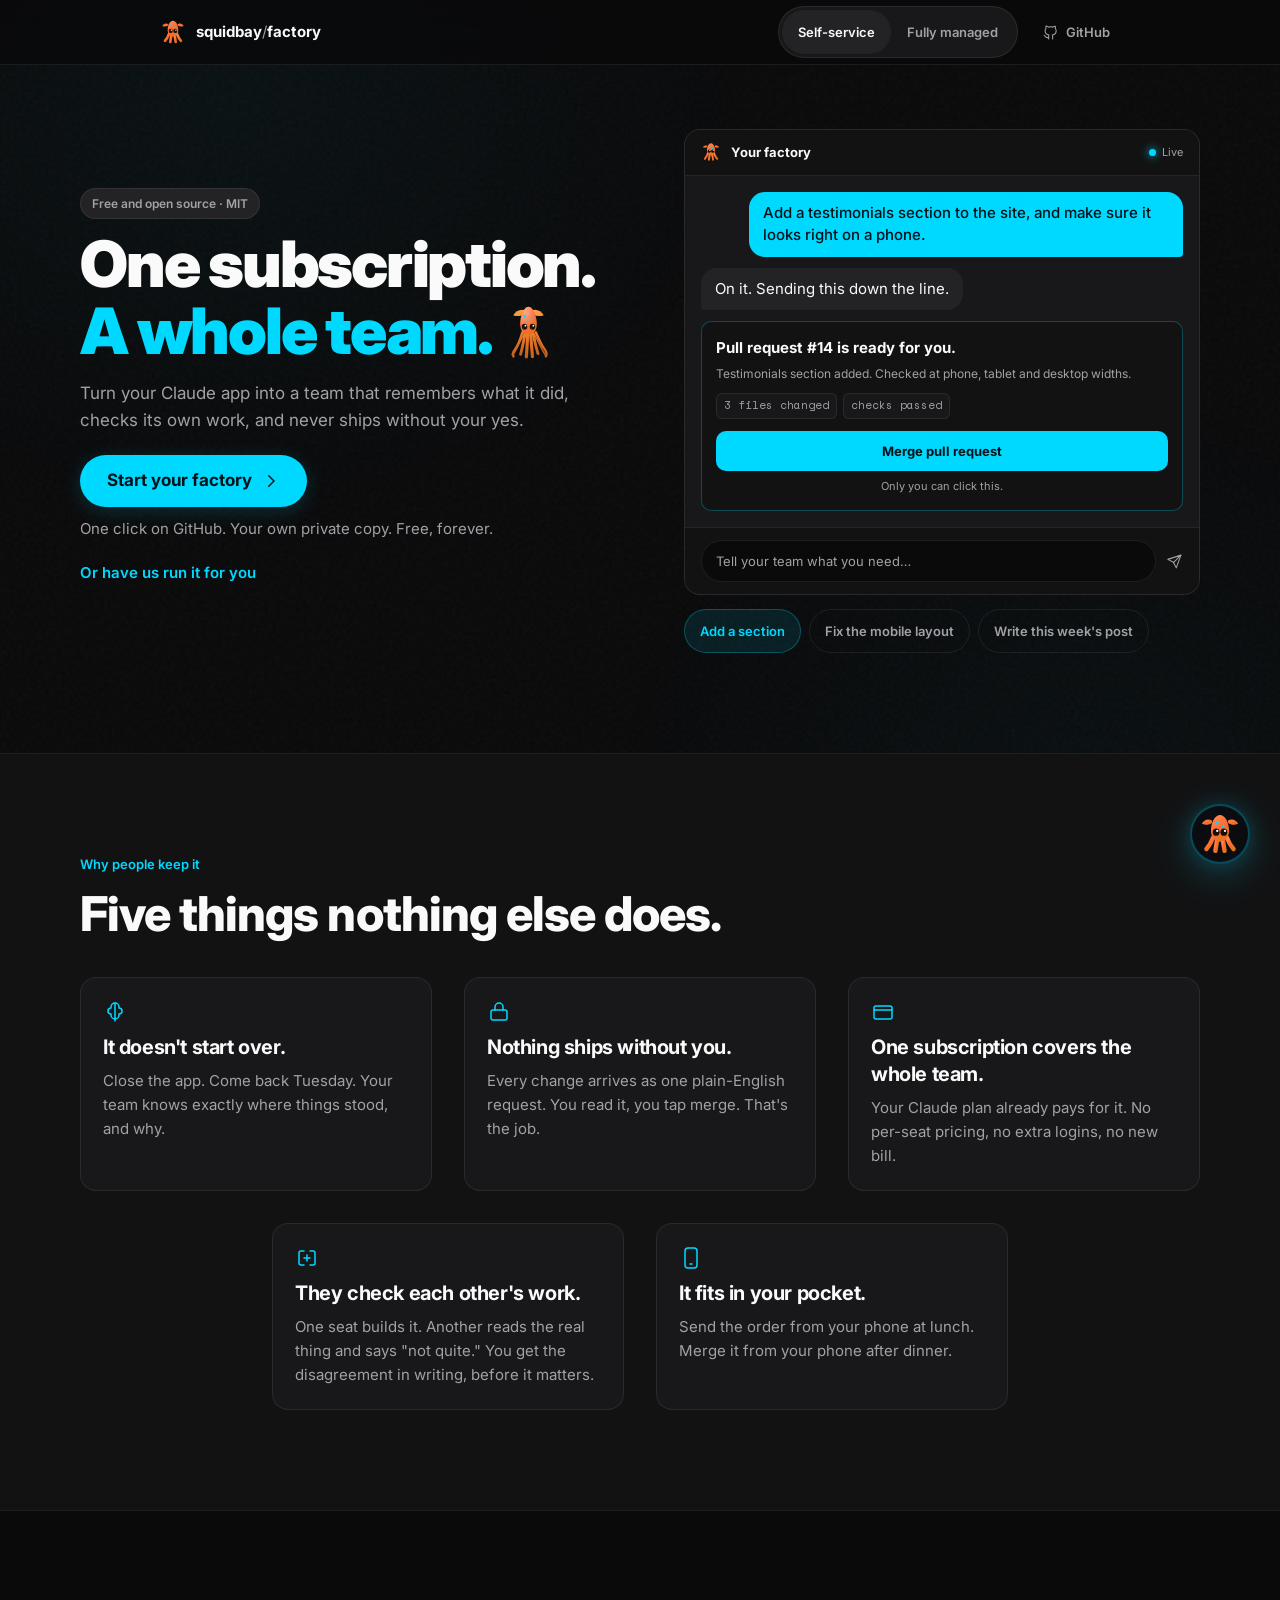
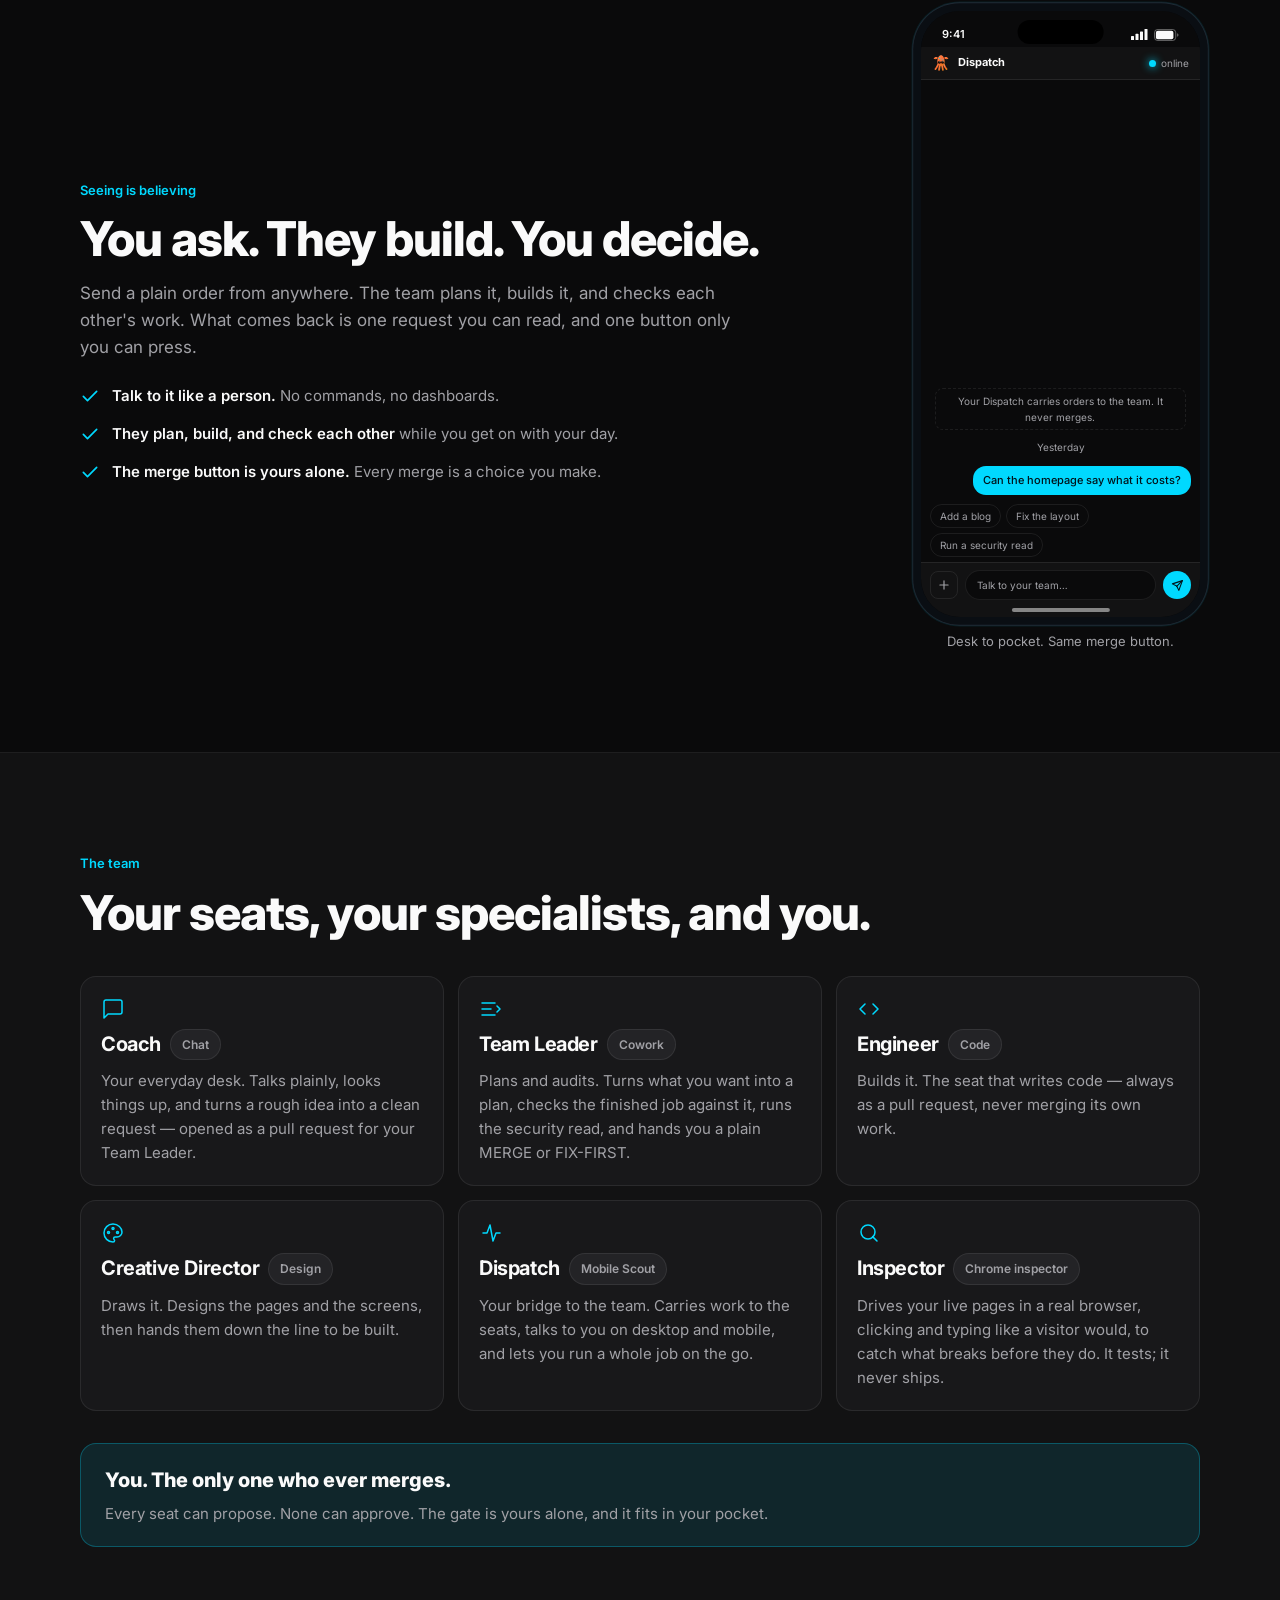
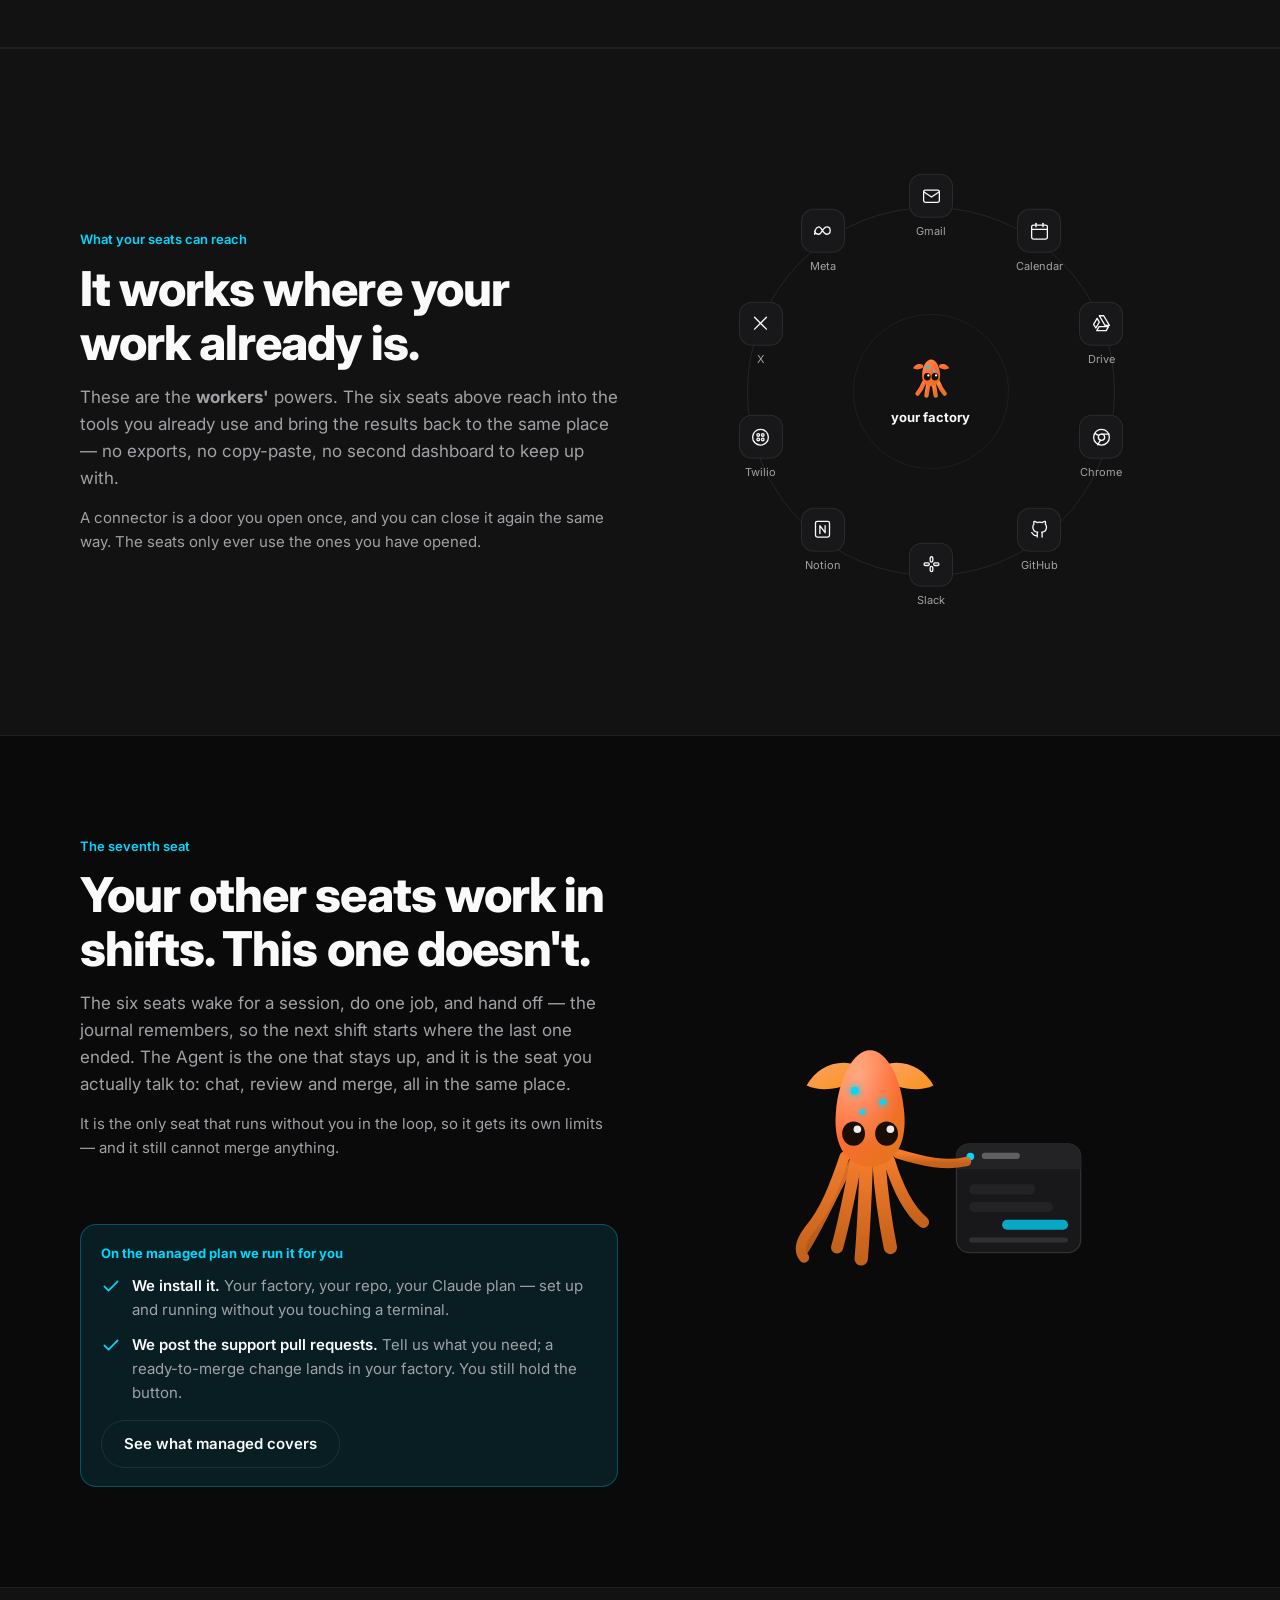
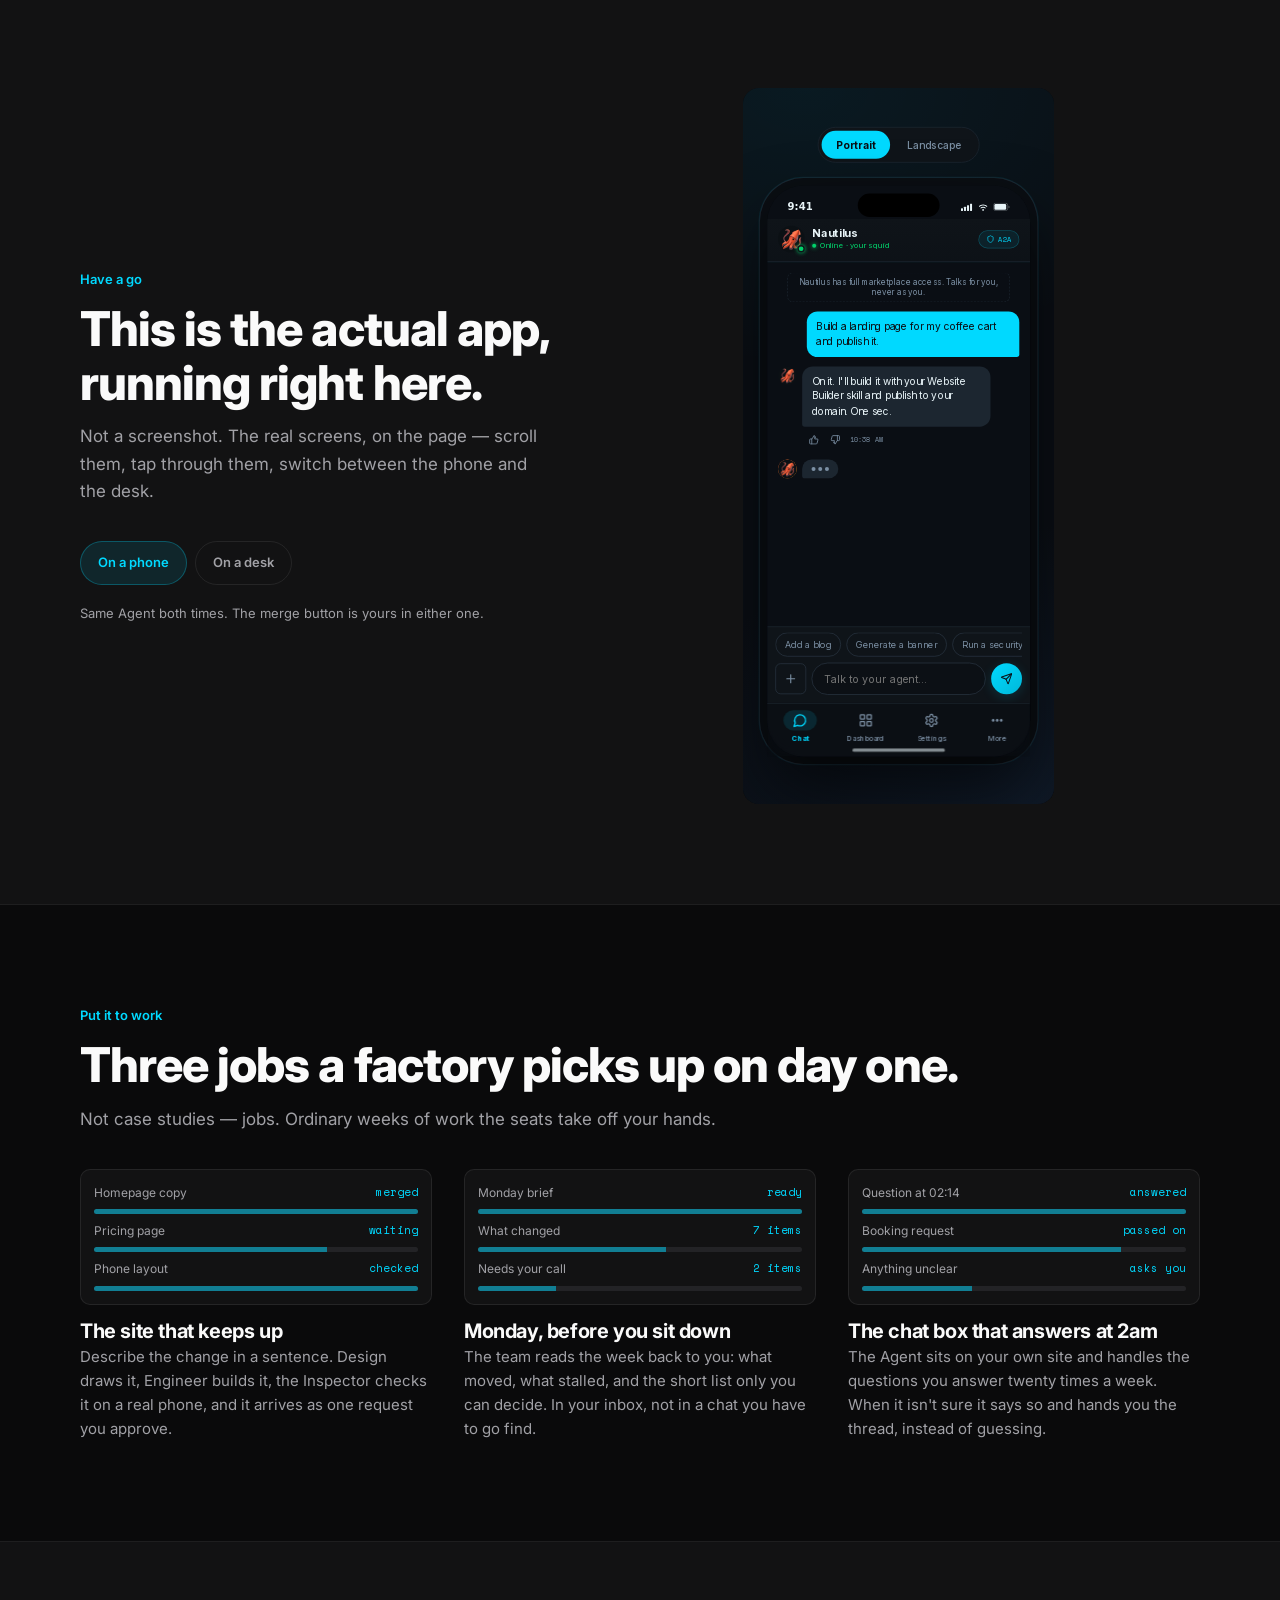
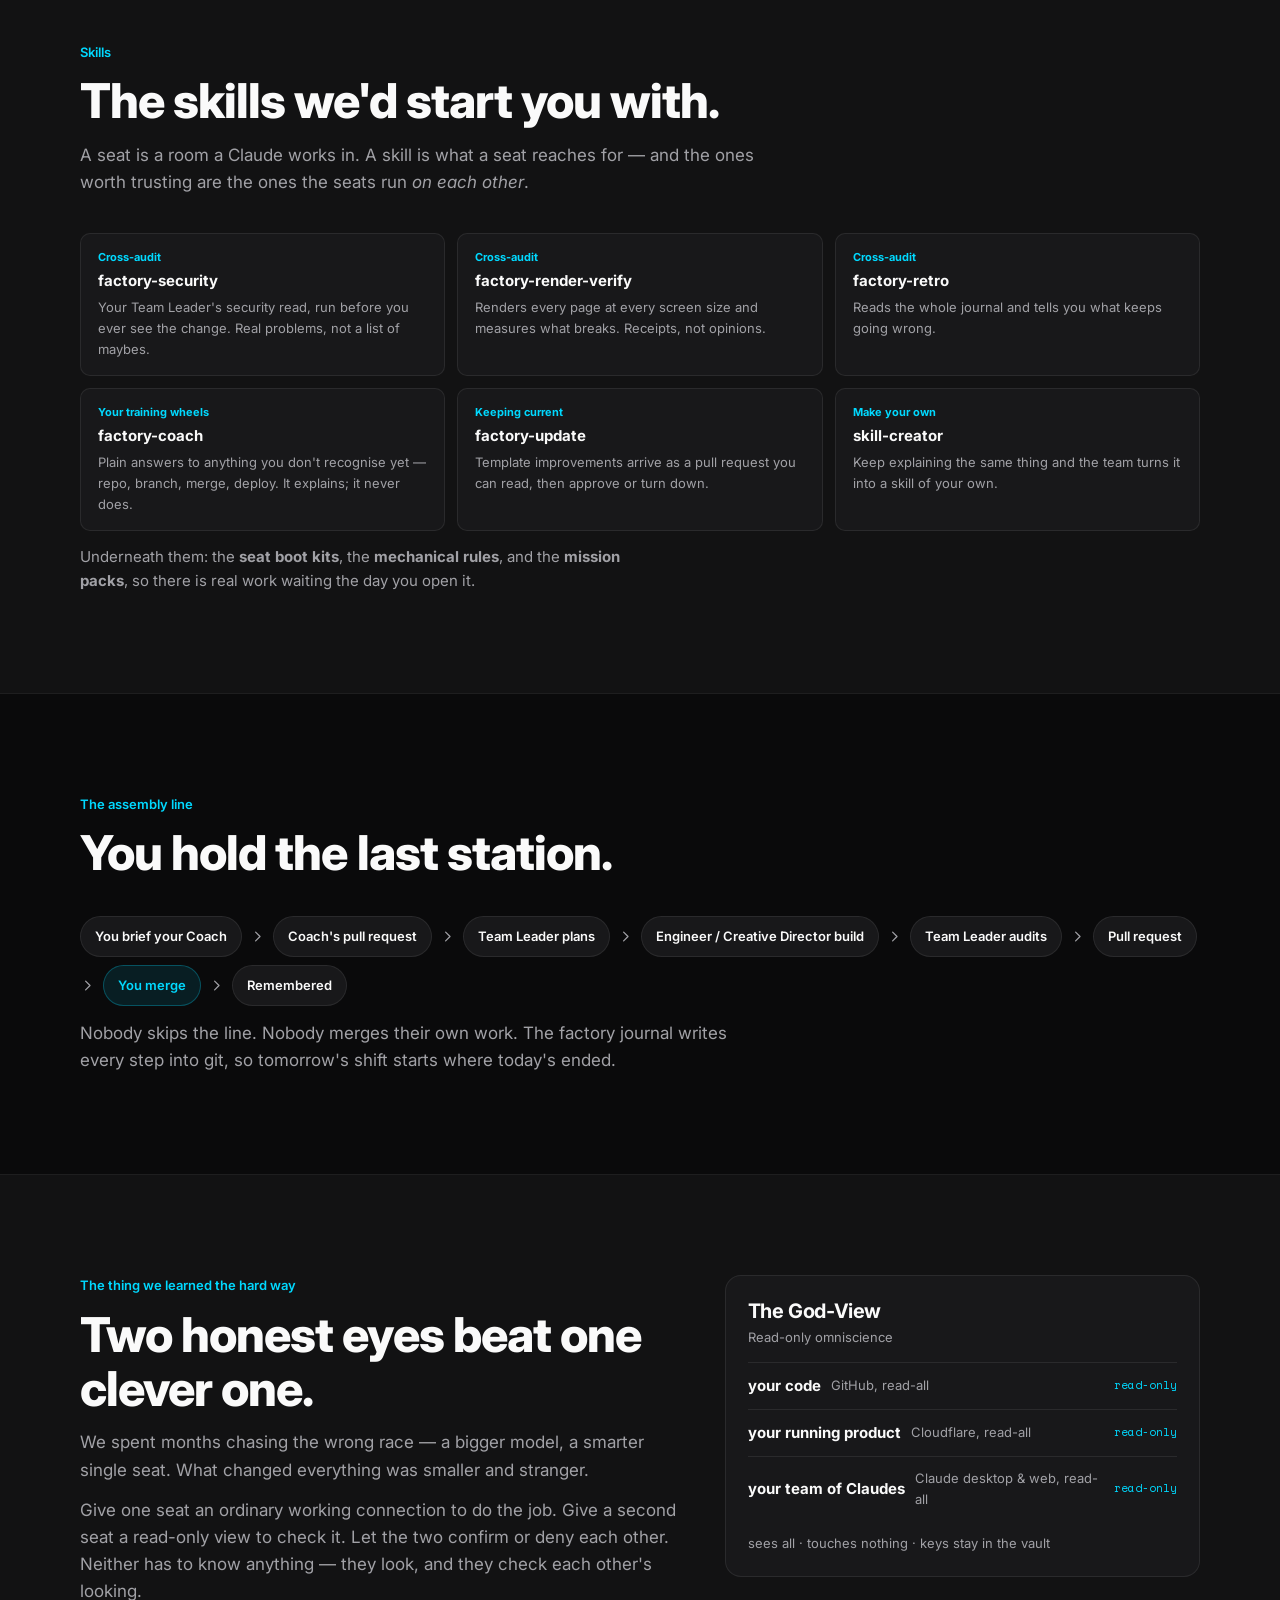
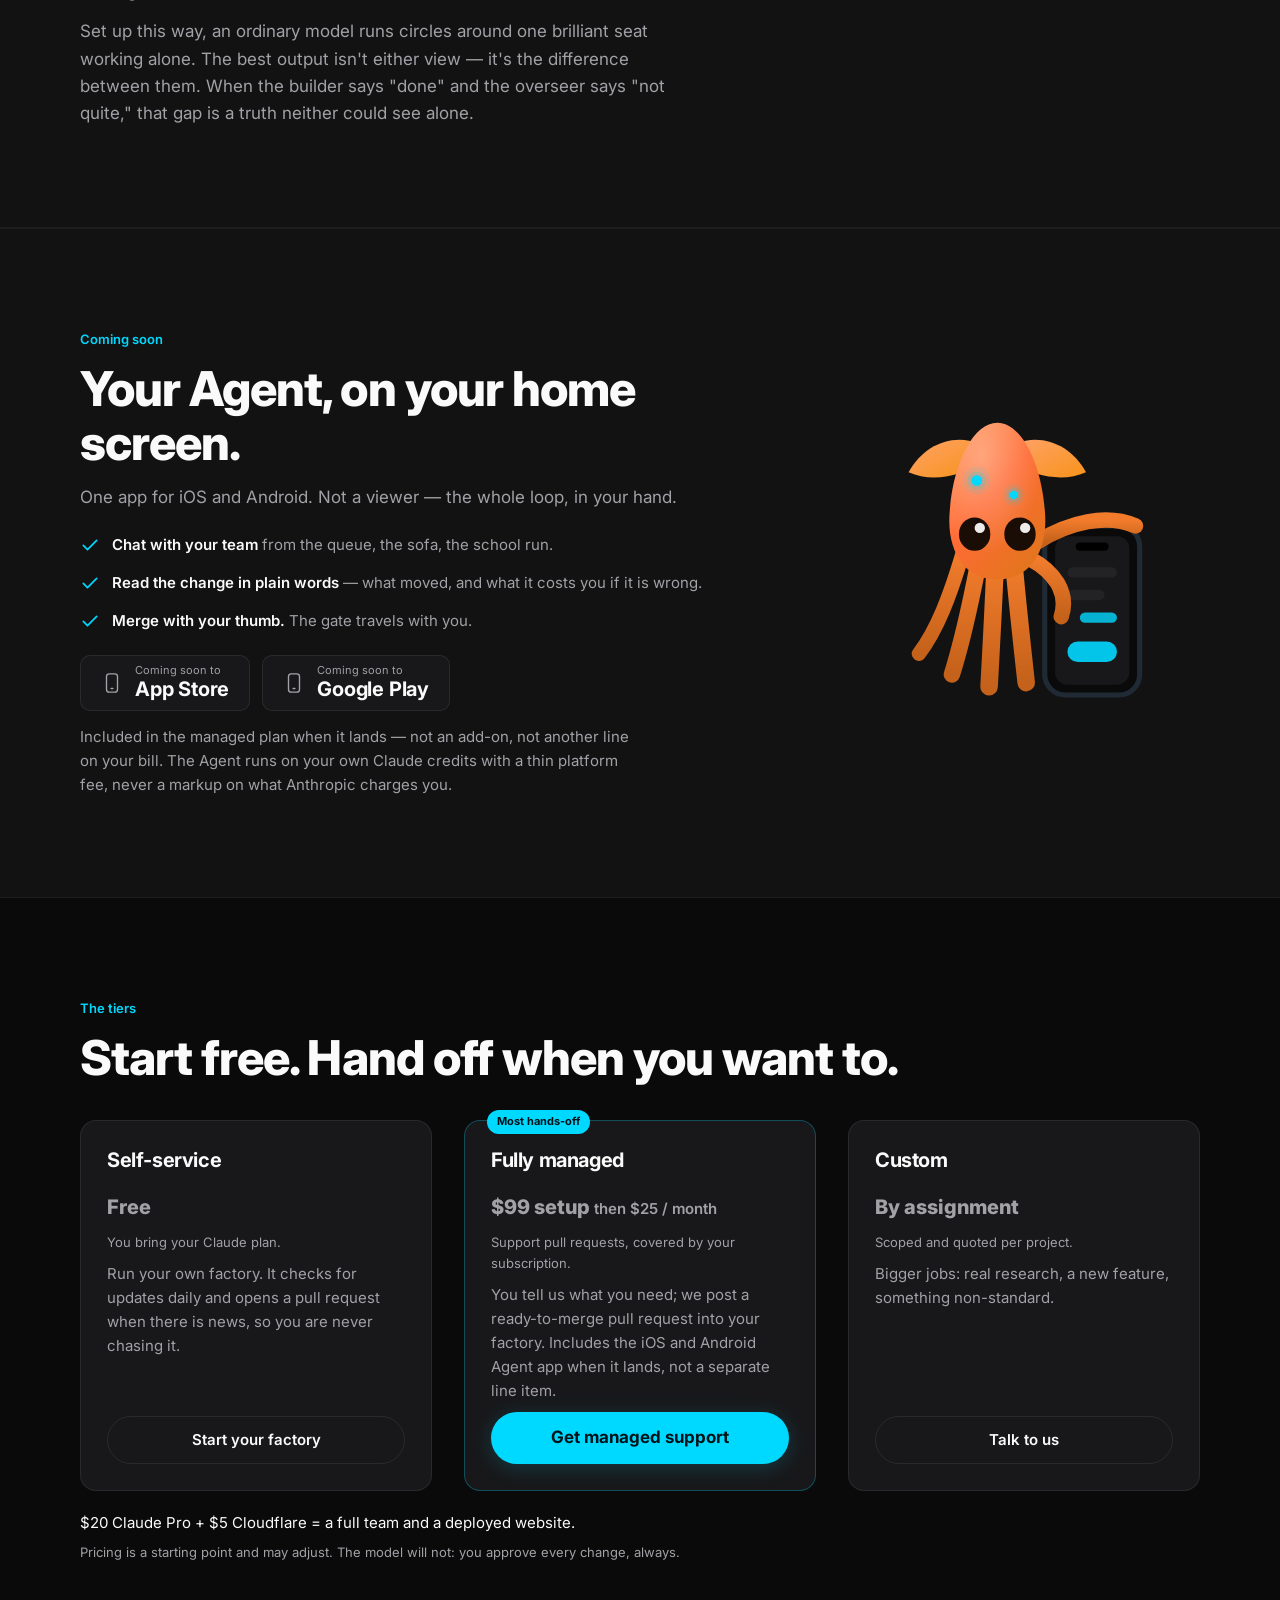
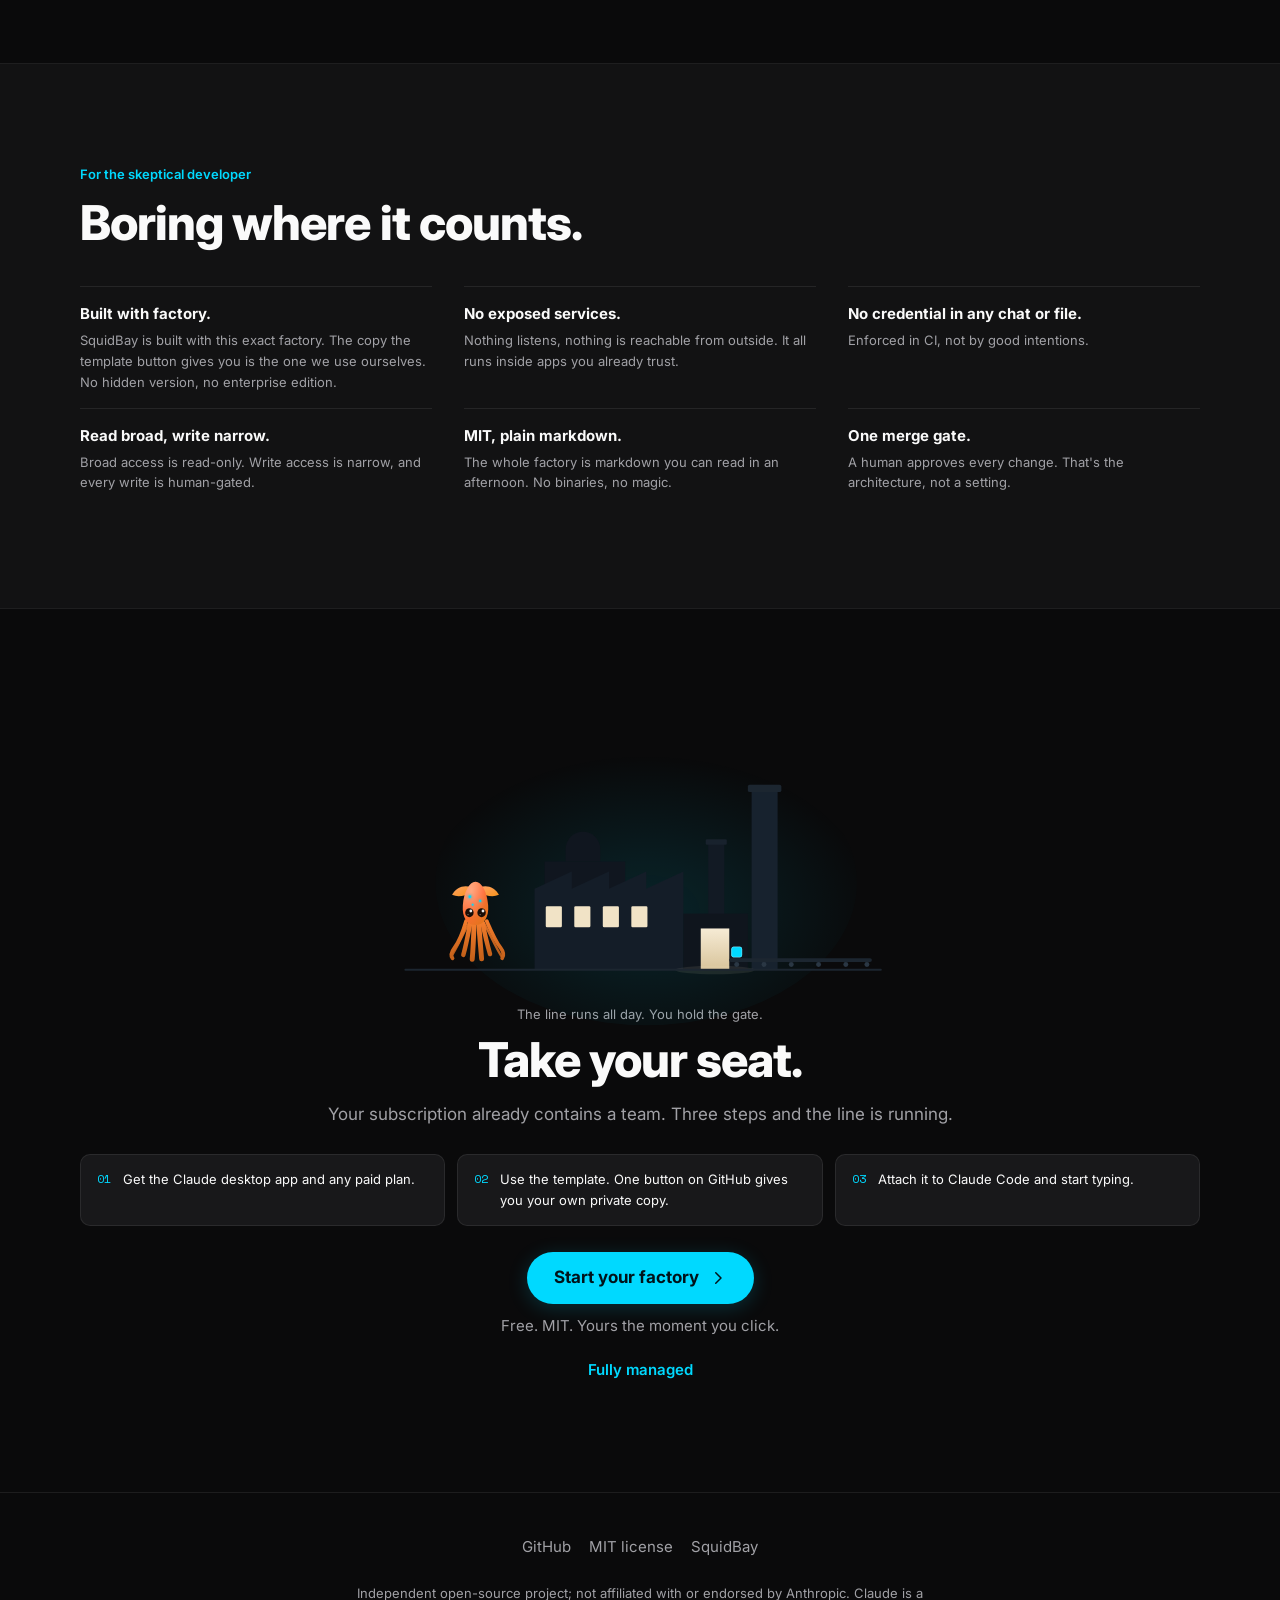
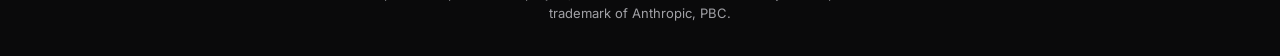
==== commit c328b0bd: "Chat widget, live app demos, the Agent section, and the factory scene WHAT  - The chat widget is the" ====
--- a/index.html
+++ b/index.html
@@ -78,6 +78,7 @@
 <link rel="preconnect" href="https://fonts.gstatic.com" crossorigin>
 <link href="https://fonts.googleapis.com/css2?family=Space+Mono:wght@400;700&family=Inter:wght@400;500;600;700;800;900&display=swap" rel="stylesheet">
 <link rel="stylesheet" href="assets/css/factory.css">
+<link rel="stylesheet" href="assets/css/squidbot.css">
 </head>
 <body>
 <a class="skip" href="#main">Skip to content</a>
@@ -240,7 +241,13 @@
       </div>
 
       <!-- The demo phone. Device shell and chat layout carried over from the
-           SquidBay chat mock (Designer handoff, standalone-mocks). -->
+           SquidBay chat mock (Designer handoff, standalone-mocks).
+
+           The thread is EMPTY on purpose: factory.js plays it back message by
+           message and scrolls it, the same way squidbay.io's own initChatDemo
+           does. That playback is ported from squidbay/squidbay js/index.js —
+           same typing indicator, same IntersectionObserver start, same loop.
+           The static fallback below it is what a no-JS visitor sees. -->
       <div>
         <div class="device" role="img" aria-label="A phone showing a conversation with your team: an order goes out, and a pull request comes back ready to review.">
           <div class="device-screen">
@@ -257,23 +264,11 @@
                 <span class="who">Dispatch</span>
                 <span class="st"><span class="dot-live"></span>online</span>
               </div>
-              <div class="device-thread">
+              <div class="device-thread" id="deviceThread">
                 <div class="device-sys">Your Dispatch carries orders to the team. It never merges.</div>
-                <div class="device-day">Yesterday</div>
-                <div class="bub bub-user">Can the homepage say what it costs?</div>
-                <div class="bub bub-agent">Merged, and live. Here is today's.</div>
-                <div class="device-day">Today</div>
                 <div class="bub bub-user">Add a testimonials section, and check it on a phone.</div>
                 <div class="bub bub-agent">On it. Sending this down the line.</div>
                 <div class="bub bub-agent">Pull request #14 is ready. Checked at phone, tablet and desktop widths.</div>
-                <div class="device-art">
-                  <span class="sq"><svg width="17" height="17" viewBox="0 0 24 24" fill="none" stroke="currentColor" stroke-width="1.6" stroke-linecap="round" stroke-linejoin="round"><use href="#i-cross"/></svg></span>
-                  <span class="tx">
-                    <span class="k">PULL REQUEST</span>
-                    <span class="n">#14 Testimonials section</span>
-                    <span class="o">Open to review</span>
-                  </span>
-                </div>
               </div>
               <div class="device-quick"><span>Add a blog</span><span>Fix the layout</span><span>Run a security read</span></div>
               <div class="device-composer">
@@ -338,36 +333,17 @@
   </div>
 </section>
 
-<!-- ======================================================= §5 the agent -->
-<section id="agent">
+<!-- ================================================== §5 the connectors ---
+     Placement is deliberate: connectors sit with the SEATS, immediately after
+     them, because they are the workers' powers. The Agent's own section comes
+     after, and does not repeat them. Two different things, two sections. -->
+<section class="band" id="connectors">
   <div class="wrap">
     <div class="split">
       <div>
-        <span class="eyebrow">Always on</span>
-        <h2>Your other seats work in shifts. This one doesn't.</h2>
-        <p class="lede">The desktop seats wake for a session, do one job, and hand off — the journal remembers, so the next shift starts where the last one ended. The Agent is the one that stays up. It's deployed to your own site and answers your customers while the rest of the team sleeps.</p>
-        <p class="lede">Think of the factory as your site's WordPress, and the Agent as the plugin you drop into your chat box.</p>
-        <p class="lede small">It is the only seat that runs without you in the loop, so it gets its own limits — and it still cannot merge anything.</p>
-        <span class="addr">
-          <svg width="16" height="16" viewBox="0 0 24 24" fill="none" stroke="currentColor" stroke-width="1.5" stroke-linecap="round" stroke-linejoin="round" aria-hidden="true"><use href="#i-always"/></svg>
-          Every factory Agent gets its own address: <code>agent.yoursite.com</code>
-        </span>
-      </div>
-      <div class="portrait">
-        <img src="assets/img/squid/squid-agent.svg" alt="The factory squid resting a tentacle on a chat window" width="330" height="254">
-      </div>
-    </div>
-  </div>
-</section>
-
-<!-- ================================================== §6 the connectors -->
-<section class="band" id="connectors">
-  <div class="wrap">
-    <div class="split">
-      <div>
-        <span class="eyebrow">Connectors</span>
+        <span class="eyebrow">What your seats can reach</span>
         <h2>It works where your work already is.</h2>
-        <p class="lede">Your seats reach into the tools you already use and bring the results back to the same place. No exports, no copy-paste, no second dashboard to keep up with.</p>
+        <p class="lede">These are the <b>workers'</b> powers. The six seats above reach into the tools you already use and bring the results back to the same place — no exports, no copy-paste, no second dashboard to keep up with.</p>
         <p class="lede small">A connector is a door you open once, and you can close it again the same way. The seats only ever use the ones you have opened.</p>
       </div>
     <div class="constellation">
@@ -387,6 +363,73 @@
       <div class="conn" style="left:14.95%;top:61.71%"><span class="badge"><svg width="21" height="21" viewBox="0 0 24 24" fill="none" stroke="currentColor" stroke-width="1.5" stroke-linecap="round" stroke-linejoin="round"><use href="#c-twilio"/></svg></span><span class="nm">Twilio</span></div>
       <div class="conn" style="left:14.95%;top:38.29%"><span class="badge"><svg width="19" height="19" viewBox="0 0 24 24" fill="none" stroke="currentColor" stroke-width="1.7" stroke-linecap="round" stroke-linejoin="round"><use href="#c-x"/></svg></span><span class="nm">X</span></div>
       <div class="conn" style="left:27.72%;top:19.34%"><span class="badge"><svg width="21" height="21" viewBox="0 0 24 24" fill="none" stroke="currentColor" stroke-width="1.5" stroke-linecap="round" stroke-linejoin="round"><use href="#c-meta"/></svg></span><span class="nm">Meta</span></div>
+    </div>
+    </div>
+  </div>
+</section>
+
+<!-- ======================================================= §6 the Agent ---
+     The seventh seat, and the upsell to managed. Deliberately distinct from
+     the connectors above: the connectors are the six workers' powers, this is
+     the always-on seat and the two things we do for you on the managed plan
+     (install it, and post the support pull requests). -->
+<section id="agent">
+  <div class="wrap">
+    <div class="split agent-split">
+      <div class="agent-copy">
+        <span class="eyebrow">The seventh seat</span>
+        <h2>Your other seats work in shifts. This one doesn't.</h2>
+        <p class="lede">The six seats wake for a session, do one job, and hand off — the journal remembers, so the next shift starts where the last one ended. The Agent is the one that stays up, and it is the seat you actually talk to: chat, review and merge, all in the same place.</p>
+        <p class="lede small">It is the only seat that runs without you in the loop, so it gets its own limits — and it still cannot merge anything.</p>
+      </div>
+      <div class="upsell">
+          <span class="k">On the managed plan we run it for you</span>
+          <div class="upsell-row">
+            <span class="ico"><svg width="20" height="20" viewBox="0 0 24 24" fill="none" stroke="currentColor" stroke-width="2" stroke-linecap="round" stroke-linejoin="round"><use href="#i-check"/></svg></span>
+            <span><b>We install it.</b> Your factory, your repo, your Claude plan — set up and running without you touching a terminal.</span>
+          </div>
+          <div class="upsell-row">
+            <span class="ico"><svg width="20" height="20" viewBox="0 0 24 24" fill="none" stroke="currentColor" stroke-width="2" stroke-linecap="round" stroke-linejoin="round"><use href="#i-check"/></svg></span>
+            <span><b>We post the support pull requests.</b> Tell us what you need; a ready-to-merge change lands in your factory. You still hold the button.</span>
+          </div>
+          <a class="btn-ghost" href="managed">See what managed covers</a>
+      </div>
+      <div class="portrait">
+        <img src="assets/img/squid/squid-agent.svg" alt="The factory squid resting a tentacle on a chat window" width="330" height="254">
+      </div>
+    </div>
+  </div>
+</section>
+
+<!-- ================================================= §7 feel it yourself --
+     The real thing, not a picture of it: both standalone chat mocks from the
+     Designer handoff (assets/mocks/SquidBay-Chat-Mobile|Desktop.html), live
+     in an iframe. loading="lazy" keeps their weight off first paint; the
+     desktop one is only inserted when its tab is chosen. -->
+<section class="band" id="feel-it">
+  <div class="wrap">
+    <div class="feel-grid">
+      <div>
+        <div class="sec-head">
+          <span class="eyebrow">Have a go</span>
+          <h2>This is the actual app, running right here.</h2>
+          <p class="lede">Not a screenshot. The real screens, on the page — scroll them, tap through them, switch between the phone and the desk.</p>
+        </div>
+        <div class="feel-tabs" role="tablist" aria-label="Choose a screen size">
+          <button class="feel-tab" id="feelTabMobile" role="tab" type="button" aria-selected="true" aria-controls="feelMobile" data-feel="mobile">On a phone</button>
+          <button class="feel-tab" id="feelTabDesktop" role="tab" type="button" aria-selected="false" aria-controls="feelDesktop" data-feel="desktop">On a desk</button>
+        </div>
+        <p class="device-cap feel-cap">Same Agent both times. The merge button is yours in either one.</p>
+      </div>
+    <div class="feel-stage">
+      <div class="feel-pane" id="feelMobile" role="tabpanel" aria-labelledby="feelTabMobile" data-mode="mobile">
+        <div class="feel-fit feel-fit-mobile" data-vw="400" data-vh="920">
+          <iframe title="The factory Agent on a phone" src="assets/mocks/SquidBay-Chat-Mobile.html" loading="lazy"></iframe>
+        </div>
+      </div>
+      <div class="feel-pane" id="feelDesktop" role="tabpanel" aria-labelledby="feelTabDesktop" data-mode="desktop" hidden>
+        <div class="feel-fit feel-fit-desktop" data-vw="1180" data-vh="760" data-src="assets/mocks/SquidBay-Chat-Desktop.html"></div>
+      </div>
     </div>
     </div>
   </div>
@@ -518,32 +561,39 @@
   </div>
 </section>
 
-<!-- ============================================= §11 apps — coming soon -->
+<!-- ============================================= §11 apps — coming soon ---
+     The store badges are deliberately NOT links and NOT the official artwork:
+     there is nothing to download yet, so a real badge would be a lie and the
+     stores' own marks are theirs. They are named, styled placeholders that go
+     live the day the listings do. -->
 <section class="appsband" id="apps">
   <div class="wrap">
-    <div class="sec-head">
-      <span class="eyebrow">Coming soon</span>
-      <h2>Your Agent, on your home screen.</h2>
-      <p class="lede">The factory Agent is getting its own app — iOS and Android. Same Agent, same address, now a tap away.</p>
-    </div>
-    <div class="grid g3">
-      <div class="card">
-        <img src="assets/img/squid/squid-apps.svg" alt="" width="60" height="60" style="margin-bottom:10px">
-        <h3>iOS and Android</h3>
-        <p><span class="chip">Coming soon</span></p>
-        <p style="margin-top:8px">Included in the managed plan. Not an add-on, not another line on your bill.</p>
-      </div>
-      <div class="card">
-        <h3>Web app</h3>
-        <p><span class="chip on">Available now</span></p>
-        <p style="margin-top:8px">Free. Add it to your home screen and it behaves like an app. No store, no download, no wait.</p>
-      </div>
-      <div class="card">
-        <h3>Your credits, your bill</h3>
-        <p>The Agent runs on your own Claude credits. We add a thin platform fee on top of what you use, and never a markup on what Anthropic charges you.</p>
-      </div>
-    </div>
-    <p class="lede">One address, everywhere: <code class="mono small">agent.yoursite.com</code> in a browser, on your phone, and in the app.</p>
+    <div class="apps-grid">
+      <div>
+        <span class="eyebrow">Coming soon</span>
+        <h2>Your Agent, on your home screen.</h2>
+        <p class="lede">One app for iOS and Android. Not a viewer — the whole loop, in your hand.</p>
+        <div class="ticks">
+          <div class="tick"><span class="ico"><svg width="20" height="20" viewBox="0 0 24 24" fill="none" stroke="currentColor" stroke-width="2" stroke-linecap="round" stroke-linejoin="round"><use href="#i-check"/></svg></span><span><b>Chat with your team</b> from the queue, the sofa, the school run.</span></div>
+          <div class="tick"><span class="ico"><svg width="20" height="20" viewBox="0 0 24 24" fill="none" stroke="currentColor" stroke-width="2" stroke-linecap="round" stroke-linejoin="round"><use href="#i-check"/></svg></span><span><b>Read the change in plain words</b> — what moved, and what it costs you if it is wrong.</span></div>
+          <div class="tick"><span class="ico"><svg width="20" height="20" viewBox="0 0 24 24" fill="none" stroke="currentColor" stroke-width="2" stroke-linecap="round" stroke-linejoin="round"><use href="#i-check"/></svg></span><span><b>Merge with your thumb.</b> The gate travels with you.</span></div>
+        </div>
+        <div class="stores" role="group" aria-label="App stores — not yet available">
+          <span class="store" aria-disabled="true">
+            <span class="glyph"><svg width="22" height="22" viewBox="0 0 24 24" fill="none" stroke="currentColor" stroke-width="1.5" stroke-linecap="round" stroke-linejoin="round" aria-hidden="true"><use href="#i-pocket"/></svg></span>
+            <span class="tx"><span class="k">Coming soon to</span><span class="n">App Store</span></span>
+          </span>
+          <span class="store" aria-disabled="true">
+            <span class="glyph"><svg width="22" height="22" viewBox="0 0 24 24" fill="none" stroke="currentColor" stroke-width="1.5" stroke-linecap="round" stroke-linejoin="round" aria-hidden="true"><use href="#i-pocket"/></svg></span>
+            <span class="tx"><span class="k">Coming soon to</span><span class="n">Google Play</span></span>
+          </span>
+        </div>
+        <p class="lede small">Included in the managed plan when it lands — not an add-on, not another line on your bill. The Agent runs on your own Claude credits with a thin platform fee, never a markup on what Anthropic charges you.</p>
+      </div>
+      <div class="portrait">
+        <img src="assets/img/squid/squid-apps.svg" alt="The factory squid holding a phone" width="240" height="240">
+      </div>
+    </div>
   </div>
 </section>
 
@@ -604,7 +654,78 @@
 <!-- ================================================= §14 take your seat -->
 <section class="closer" id="start">
   <div class="wrap">
-    <img class="squid-cta" src="assets/img/squid/squid.svg" alt="" width="78" height="98">
+
+    <!-- ================================================== the factory ====
+         Restored from the pre-#101 pages (commit 4bbf775) and re-toned: the
+         warm lamplight is now an off-white so the page still carries exactly
+         one saturated colour. Four animations, all diegetic — drifting smoke,
+         sparks off the stack, windows that flicker, and pull requests riding
+         the belt out of the door. All of it stops under prefers-reduced-motion.
+
+         ------------------------------------------------------------------
+         SQUID SLOT — .scene-squid below is a PLACEHOLDER, not the character.
+         It currently shows assets/img/squid/squid.svg, the same stand-in the
+         hero uses. Designer owns the real art. To drop it in, replace ONLY
+         the <img> inside .scene-squid; the slot is a fixed 22% x 46% box
+         anchored to the factory door on the ground line, and the layout does
+         not need to change to accept a different drawing.
+         ------------------------------------------------------------------ -->
+    <figure class="floor">
+      <div class="factory-scene">
+        <svg viewBox="0 0 900 460" xmlns="http://www.w3.org/2000/svg" role="img"
+             aria-label="A factory at night: smoke drifting from the stack, lit windows, and finished pull requests riding a belt out of the door.">
+          <defs>
+            <radialGradient id="fglow" cx="0.5" cy="0.6" r="0.55">
+              <stop offset="0" stop-color="#00D9FF" stop-opacity="0.13"></stop>
+              <stop offset="1" stop-color="#00D9FF" stop-opacity="0"></stop>
+            </radialGradient>
+            <linearGradient id="fdoor" x1="0" y1="0" x2="0" y2="1">
+              <stop offset="0" stop-color="#F6EBD5"></stop>
+              <stop offset="1" stop-color="#D8C49B"></stop>
+            </linearGradient>
+          </defs>
+          <ellipse cx="460" cy="280" rx="340" ry="230" fill="url(#fglow)"></ellipse>
+          <g class="fx">
+            <circle cx="651" cy="114" r="15" fill="#00D9FF" opacity="0" style="animation: f-smoke 6.5s linear infinite; transform-box: fill-box; transform-origin: center;"></circle>
+            <circle cx="649" cy="118" r="11" fill="#00D9FF" opacity="0" style="animation: f-smoke 6.5s linear infinite; animation-delay: -1.6s; transform-box: fill-box; transform-origin: center;"></circle>
+            <circle cx="653" cy="112" r="18" fill="#00D9FF" opacity="0" style="animation: f-smoke 6.5s linear infinite; animation-delay: -3.3s; transform-box: fill-box; transform-origin: center;"></circle>
+            <circle cx="650" cy="116" r="9" fill="#00D9FF" opacity="0" style="animation: f-smoke 6.5s linear infinite; animation-delay: -4.9s; transform-box: fill-box; transform-origin: center;"></circle>
+            <circle cx="655" cy="110" r="2" fill="#7FE8FF" opacity="0" style="animation: f-spark 5s linear infinite; transform-box: fill-box;"></circle>
+            <circle cx="646" cy="108" r="1.6" fill="#7FE8FF" opacity="0" style="animation: f-spark 5s linear infinite; animation-delay: -1.7s; transform-box: fill-box;"></circle>
+            <circle cx="660" cy="112" r="1.6" fill="#7FE8FF" opacity="0" style="animation: f-spark 5s linear infinite; animation-delay: -3.4s; transform-box: fill-box;"></circle>
+          </g>
+          <rect x="630" y="130" width="42" height="290" fill="#17222E"></rect>
+          <rect x="624" y="122" width="54" height="12" rx="3" fill="#1C2630"></rect>
+          <rect x="560" y="216" width="26" height="204" fill="#121A24"></rect>
+          <rect x="556" y="210" width="34" height="9" rx="2" fill="#18222D"></rect>
+          <rect x="296" y="246" width="130" height="90" fill="#10161F"></rect>
+          <path d="M330 246 v-20 a28 28 0 0 1 56 0 v20 Z" fill="#10161F"></path>
+          <path d="M280 420 L280 290 L340 262 L340 290 L400 262 L400 290 L460 262 L460 290 L520 262 L520 420 Z" fill="#141D28"></path>
+          <rect x="520" y="330" width="104" height="90" fill="#0F151D"></rect>
+          <g fill="#F1E3C6" class="fx">
+            <rect x="298" y="318" width="26" height="34" rx="2" style="animation: f-window 7s ease-in-out infinite;"></rect>
+            <rect x="344" y="318" width="26" height="34" rx="2" style="animation: f-window 7s ease-in-out infinite; animation-delay: -2s;"></rect>
+            <rect x="390" y="318" width="26" height="34" rx="2" style="animation: f-window 7s ease-in-out infinite; animation-delay: -3.5s;"></rect>
+            <rect x="436" y="318" width="26" height="34" rx="2" style="animation: f-window 7s ease-in-out infinite; animation-delay: -5s;"></rect>
+          </g>
+          <rect x="548" y="354" width="46" height="66" fill="url(#fdoor)"></rect>
+          <ellipse cx="571" cy="421" rx="64" ry="7" fill="#F1E3C6" opacity="0.09"></ellipse>
+          <rect x="70" y="419" width="770" height="3" rx="1.5" fill="#1C2630"></rect>
+          <rect x="594" y="402" width="230" height="6" rx="3" fill="#1C2630"></rect>
+          <g fill="#2A3744">
+            <circle cx="606" cy="412" r="4"></circle><circle cx="650" cy="412" r="4"></circle><circle cx="694" cy="412" r="4"></circle><circle cx="738" cy="412" r="4"></circle><circle cx="782" cy="412" r="4"></circle><circle cx="816" cy="412" r="4"></circle>
+          </g>
+          <g class="fx">
+            <rect x="598" y="384" width="16" height="16" rx="3" fill="#00D9FF" stroke="#7FE8FF" stroke-opacity="0.6" style="animation: f-cube 6s linear infinite;"></rect>
+            <rect x="598" y="384" width="16" height="16" rx="3" fill="#00D9FF" stroke="#7FE8FF" stroke-opacity="0.6" style="animation: f-cube 6s linear infinite; animation-delay: -2s;"></rect>
+            <rect x="598" y="384" width="16" height="16" rx="3" fill="#00D9FF" stroke="#7FE8FF" stroke-opacity="0.6" style="animation: f-cube 6s linear infinite; animation-delay: -4s;"></rect>
+          </g>
+        </svg>
+        <div class="scene-squid" aria-hidden="true"><img src="assets/img/squid/squid.svg" alt="" width="120" height="150"></div>
+      </div>
+      <figcaption>The line runs all day. You hold the gate.</figcaption>
+    </figure>
+
     <h2>Take your seat.</h2>
     <p class="lede">Your subscription already contains a team. Three steps and the line is running.</p>
     <div class="steps">
@@ -634,11 +755,39 @@
   <p class="legal">Independent open-source project; not affiliated with or endorsed by Anthropic. Claude is a trademark of Anthropic, PBC.</p>
 </footer>
 
-<!-- The real chat widget. Ported from squidbay/squidbay components/chatbot.*:
-     server-side proxy only, so no key ever appears in a file on this branch.
-     data-chat-enabled gates the launcher — see factory.js. -->
-<div id="chatRoot" data-chat-enabled="false" data-endpoint="https://api.squidbay.io/chat" data-product="factory"></div>
+<!-- ===================================================== SquidBot ==========
+     The REAL widget, not a lookalike. Markup is squidbay/squidbay
+     components/chatbot.html with one change — the avatar is this repo's squid
+     mark instead of squidbay.io's logo file. Styles and behaviour are the
+     ported component files (assets/css/squidbot.css, assets/js/squidbot.js);
+     it talks to the same server-side proxy, so no key is ever in this repo. -->
+<div class="chatbot-container">
+    <div class="chatbot-label">
+        <span class="chatbot-label-title">
+            <img src="assets/img/squid/squid-mark.svg" alt="" width="18" height="18" style="border-radius:4px;vertical-align:middle;margin-right:4px;"> Ask SquidBot
+        </span>
+        <span class="chatbot-label-subtitle">Chief Squid Officer</span>
+    </div>
+    <button class="chatbot-btn" id="squidbotBtn" aria-label="Open SquidBot - Chief Squid Officer">
+        <span class="chatbot-btn-icon"><img src="assets/img/squid/squid-mark.svg" alt="SquidBot"></span>
+        <span class="chatbot-btn-text">SquidBot</span>
+    </button>
+</div>
+
+<div class="chatbot-window" id="squidbotWindow">
+    <div class="chatbot-header">
+        <span class="chatbot-title"><img src="assets/img/squid/squid-mark.svg" alt="" width="20" height="20" style="border-radius:4px;vertical-align:middle;margin-right:4px;"> SquidBot <span style="font-size: 0.7em; opacity: 0.7;">Chief Squid Officer</span></span>
+        <button class="chatbot-close" id="squidbotClose" aria-label="Close chat">&times;</button>
+    </div>
+    <div class="chatbot-messages" id="squidbotMessages">
+    </div>
+    <div class="chatbot-input-area">
+        <textarea class="chatbot-input" id="squidbotInput" placeholder="Ask SquidBot anything..." rows="1"></textarea>
+        <button class="chatbot-send" id="squidbotSend" aria-label="Send message">Send</button>
+    </div>
+</div>
 
 <script src="assets/js/factory.js" defer></script>
+<script src="assets/js/squidbot.js" defer></script>
 </body>
 </html>
--- a/assets/css/factory.css
+++ b/assets/css/factory.css
@@ -282,7 +282,8 @@
 .tierswitch a[aria-current="page"] { background: var(--ink-600); color: var(--text); }
 .tierswitch a:hover { text-decoration: none; color: var(--text); }
 .nav-gh {
-  display: inline-flex; align-items: center; gap: 7px; min-height: 44px; padding: 0 10px;
+  display: inline-flex; align-items: center; justify-content: center; gap: 7px;
+  min-height: 44px; min-width: 44px; padding: 0 10px;
   color: var(--text-muted); font-size: var(--t-label); font-weight: 600; text-decoration: none;
 }
 .nav-gh:hover { color: var(--text); text-decoration: none; }
@@ -300,7 +301,11 @@
   display: flex; flex-direction: column; gap: 14px; align-items: center; text-align: center;
 }
 footer nav { display: flex; gap: 18px; flex-wrap: wrap; justify-content: center; }
-footer nav a { color: var(--text-muted); text-decoration: none; display: inline-flex; align-items: center; min-height: 44px; }
+footer nav a {
+  color: var(--text-muted); text-decoration: none;
+  display: inline-flex; align-items: center; justify-content: center;
+  min-height: 44px; min-width: 44px;   /* "GitHub" is 42px wide at 13px type */
+}
 footer nav a:hover { color: var(--accent); }
 footer .legal { font-size: var(--t-label); max-width: 72ch; line-height: 1.6; }
 
@@ -470,10 +475,19 @@
 .device-appbar svg { width: 18px; height: 18px; flex: none; }
 .device-appbar .who { font-size: var(--t-tiny); font-weight: 700; }
 .device-appbar .st { margin-left: auto; display: inline-flex; align-items: center; gap: 5px; font-size: 10px; color: var(--text-muted); }
+/* The thread is played back and scrolled by factory.js. flex-end would pin the
+   top of an overflowing column out of scroll reach, so the bottom alignment is
+   done with an auto margin on the first child instead — short threads still
+   sit on the composer, long ones still scroll to the newest message. */
 .device-thread {
   flex: 1; min-height: 0; overflow: hidden;
-  padding: 9px; display: flex; flex-direction: column; gap: 7px; justify-content: flex-end;
-}
+  padding: 9px; display: flex; flex-direction: column; gap: 7px; justify-content: flex-start;
+}
+.device-thread > :first-child { margin-top: auto; }
+/* Without this the messages flex-SHRINK to fit instead of overflowing, so
+   scrollHeight never exceeds the box and the thread silently stops scrolling —
+   it just squashes. Measured: 9 messages, scrollHeight stuck at 424. */
+.device-thread > * { flex: none; }
 .device-day { align-self: center; font-size: 10px; color: var(--text-muted); padding: 2px 0 4px; }
 .device-thread .bub { max-width: 92%; padding: 7px 10px; border-radius: 13px; font-size: var(--t-tiny); line-height: 1.42; }
 .device-sys {
@@ -572,6 +586,143 @@
 .portrait svg, .portrait img { width: min(100%, 330px, 46vh); height: auto; }
 @media (orientation: landscape) and (max-height: 540px) { .portrait svg, .portrait img { width: min(100%, 176px); } }
 
+/* The Agent's section is an explicit grid rather than the generic .split,
+   because the upsell has to be able to move: under the prose on a desk,
+   beside it on a sideways phone where the vertical budget is 390px. Named
+   areas make that a one-line change per breakpoint instead of a reflow. */
+.agent-split {
+  grid-template-columns: minmax(0, 1fr) minmax(0, 1fr);
+  grid-template-areas: "copy portrait" "upsell portrait";
+  align-content: center;
+}
+.agent-copy { grid-area: copy; }
+.agent-split .upsell { grid-area: upsell; }
+.agent-split .portrait { grid-area: portrait; }
+@media (max-width: 1023px) {
+  .agent-split { grid-template-columns: minmax(0, 1fr); grid-template-areas: "portrait" "copy" "upsell"; }
+}
+
+/* The managed upsell. It lives in the Agent's section and nowhere else — the
+   two things we do for you, and one quiet way through to the managed page. */
+.upsell {
+  margin-top: 20px; padding: 18px 20px;
+  border: 1px solid var(--accent-line); border-radius: var(--radius);
+  background: var(--accent-soft);
+}
+.upsell .k { display: block; font-size: var(--t-label); font-weight: 700; color: var(--accent); }
+.upsell-row {
+  display: flex; gap: 11px; align-items: flex-start; margin-top: 11px;
+  font-size: var(--t-small); color: var(--text-muted);
+}
+.upsell-row b { color: var(--text); font-weight: 600; }
+.upsell-row .ico { margin-top: 2px; }
+.upsell .btn-ghost { margin-top: 15px; }
+@media (max-width: 767px) {
+  .upsell { margin-top: 14px; padding: 13px 15px; }
+  .upsell-row { margin-top: 8px; font-size: var(--t-label); line-height: 1.45; }
+  .upsell .btn-ghost { margin-top: 11px; width: 100%; max-width: 100%; }
+}
+@media (orientation: landscape) and (max-height: 540px) {
+  .upsell { margin-top: 12px; padding: 11px 13px; }
+  .upsell-row { margin-top: 7px; font-size: var(--t-micro); }
+  .upsell .btn-ghost { margin-top: 9px; min-height: 44px; }
+}
+
+/* ============================================== §7 feel it yourself ======
+   The two standalone mocks, live in an iframe rather than pictured. Each mock
+   is authored for a fixed viewport (a phone, a desk), so the frame keeps that
+   viewport and factory.js scales the whole thing down to whatever room the
+   column has. Nothing inside the mock ever learns it was resized. */
+/* Copy left, live app right — the same split the demo phone and the Agent use,
+   so this section fills its width instead of leaving a screen of dead air
+   beside a centred phone. Stacks below 768. */
+.feel-grid {
+  display: grid; gap: 44px; align-items: center;
+  grid-template-columns: minmax(0, 44fr) minmax(0, 56fr);
+}
+@media (max-width: 767px) { .feel-grid { grid-template-columns: minmax(0, 1fr); gap: 18px; } }
+.feel-cap { margin-top: 18px; text-align: left; }
+@media (max-width: 767px) { .feel-cap { margin-top: 0; font-size: var(--t-micro); } }
+.feel-tabs { display: flex; gap: 8px; margin-bottom: 18px; flex-wrap: wrap; }
+.feel-tab {
+  min-height: 44px; padding: 0 17px; border-radius: var(--radius-pill);
+  background: transparent; border: 1px solid var(--rule); color: var(--text-muted);
+  font-size: var(--t-label); font-weight: 600; cursor: pointer;
+  transition: border-color .15s ease, color .15s ease;
+}
+.feel-tab[aria-selected="true"] { border-color: var(--accent-line); color: var(--accent); background: var(--accent-soft); }
+.feel-stage { display: flex; justify-content: center; }
+.feel-pane { width: 100%; display: flex; justify-content: center; }
+.feel-pane[hidden] { display: none; }
+.feel-fit {
+  position: relative; overflow: hidden; margin: 0 auto; max-width: 100%;
+  border-radius: var(--radius); background: var(--ink-900);
+}
+.feel-fit-desktop { border: 1px solid var(--rule); }
+.feel-fit iframe {
+  border: 0; display: block; transform-origin: top left;
+  /* width/height/transform are set by factory.js from the frame's own
+     data-vw / data-vh, so the mock always renders at its authored size. */
+}
+
+/* ========================================== §11 apps — the store badges ==
+   Not links and not the stores' own artwork: there is nothing to download
+   yet. They read as badges, they are named honestly, and they go live the day
+   the listings do. */
+.apps-grid {
+  display: grid; gap: 44px; align-items: center;
+  grid-template-columns: minmax(0, 1fr) minmax(0, 360px);
+}
+@media (max-width: 1023px) { .apps-grid { grid-template-columns: minmax(0, 1fr); gap: 24px; } }
+@media (max-width: 1023px) { .apps-grid .portrait { order: -1; } }
+.stores { display: flex; flex-wrap: wrap; gap: 12px; margin-top: 22px; }
+.store {
+  display: inline-flex; align-items: center; gap: 12px;
+  min-height: 56px; padding: 0 20px; border-radius: var(--radius-sm);
+  background: var(--ink-700); border: 1px solid var(--rule); color: var(--text-muted);
+}
+.store .glyph { display: inline-flex; flex: none; color: var(--text-muted); }
+.store .tx { display: flex; flex-direction: column; line-height: 1.2; min-width: 0; }
+.store .k { font-size: var(--t-tiny); }
+.store .n { font-size: var(--t-h3); font-weight: 700; color: var(--text); letter-spacing: -.01em; }
+@media (max-width: 480px) { .stores { flex-direction: column; } .store { width: 100%; } }
+@media (orientation: landscape) and (max-height: 540px) {
+  .apps-grid { grid-template-columns: minmax(0, 1fr) minmax(0, 220px); gap: 24px; }
+  .apps-grid .portrait { order: 0; }
+  .stores { margin-top: 12px; gap: 8px; }
+  .store { min-height: 44px; padding: 0 13px; gap: 9px; }
+  .store .n { font-size: var(--t-small); }
+}
+
+/* ================================================= the factory scene =====
+   Restored from the pre-#101 pages. Four diegetic animations and one squid
+   slot; see the comment beside the markup in index.html for the swap
+   contract Designer works to. */
+.floor { margin: 0 0 8px; }
+.floor figcaption { margin-top: 10px; text-align: center; font-size: var(--t-label); color: var(--text-muted); }
+/* The scene is 900x460, so its height is its width / 1.957. Capping the width
+   against the viewport height is what keeps the closer inside one screen —
+   without it the scene alone ate 1.6 screens on a sideways phone. */
+.factory-scene { position: relative; width: 100%; max-width: min(780px, 62vh); margin: 0 auto; }
+.factory-scene svg { display: block; width: 100%; height: auto; overflow: visible; }
+/* THE SQUID SLOT. A fixed box on the ground line beside the door. Designer
+   replaces the <img> inside it; these numbers do not need to change. */
+.scene-squid {
+  position: absolute; left: 13%; bottom: 8.4%; width: 15%; height: 33%;
+  display: flex; align-items: flex-end; justify-content: center; pointer-events: none;
+}
+.scene-squid img { width: auto; height: 100%; max-width: 100%; object-fit: contain; animation: idle 1.8s ease-in-out infinite; }
+@keyframes f-smoke { 0% { transform: translate(0, 0) scale(0.55); opacity: 0; } 12% { opacity: 0.4; } 70% { opacity: 0.22; } 100% { transform: translate(28px, -150px) scale(1.7); opacity: 0; } }
+@keyframes f-spark { 0% { transform: translate(0, 0); opacity: 0; } 15% { opacity: 0.9; } 100% { transform: translate(18px, -180px); opacity: 0; } }
+@keyframes f-cube  { 0% { transform: translateX(0); opacity: 0; } 10% { opacity: 1; } 90% { opacity: 1; } 100% { transform: translateX(206px); opacity: 0; } }
+@keyframes f-window { 0%, 90%, 100% { opacity: 0.95; } 95% { opacity: 0.7; } }
+@media (max-width: 767px) { .floor { margin-bottom: 4px; } .floor figcaption { margin-top: 7px; font-size: var(--t-micro); } }
+@media (orientation: landscape) and (max-height: 540px) {
+  .factory-scene { max-width: min(420px, 44vh); }
+  .floor { margin-bottom: 2px; }
+  .floor figcaption { margin-top: 4px; font-size: var(--t-micro); }
+}
+
 /* =============================================== §6 connector constellation */
 .constellation { position: relative; width: 100%; max-width: min(540px, 54vh); margin: 0 auto; aspect-ratio: 1 / 1; }
 .constellation .ring { position: absolute; inset: 12.1%; border: 1px solid var(--rule); border-radius: 50%; }
@@ -709,40 +860,11 @@
 .closer .cta-row { display: flex; flex-direction: column; align-items: center; gap: 10px; }
 @media (max-width: 767px) { .closer .cta-row { align-items: stretch; } }
 
-/* ============================================== the real chat widget ====== */
-#chatLauncher {
-  position: fixed; right: 20px; bottom: 20px; z-index: 90;
-  width: 56px; height: 56px; border-radius: 50%;
-  background: var(--accent); color: var(--accent-ink);
-  border: none; cursor: pointer; display: flex; align-items: center; justify-content: center;
-  box-shadow: 0 6px 22px rgba(0, 217, 255, .28);
-}
-#chatPanel {
-  position: fixed; right: 20px; bottom: 88px; z-index: 91;
-  width: 380px; max-width: calc(100vw - 40px); height: 560px; max-height: calc(100vh - 140px);
-  background: var(--ink-800); border: 1px solid var(--rule); border-radius: var(--radius);
-  display: none; flex-direction: column; overflow: hidden;
-}
-#chatPanel[data-open="true"] { display: flex; }
-.cw-head { display: flex; align-items: center; gap: 10px; padding: 14px 16px; border-bottom: 1px solid var(--rule); }
-.cw-head .n { font-size: var(--t-small); font-weight: 700; }
-.cw-close { margin-left: auto; width: 44px; height: 44px; border: none; background: transparent; color: var(--text-muted); cursor: pointer; border-radius: 8px; }
-.cw-log { flex: 1; min-height: 0; overflow-y: auto; padding: 14px; display: flex; flex-direction: column; gap: 10px; }
-.cw-foot { display: flex; gap: 8px; padding: 12px; border-top: 1px solid var(--rule); }
-.cw-foot input {
-  flex: 1; min-width: 0; background: var(--ink-900); border: 1px solid var(--rule);
-  border-radius: var(--radius-pill); padding: 12px 16px; color: var(--text);
-  font-family: var(--font); font-size: 16px; outline: none;
-}
-.cw-foot button { width: 46px; height: 46px; flex: none; border: none; border-radius: 50%; background: var(--accent); color: var(--accent-ink); cursor: pointer; }
-@media (max-width: 767px) {
-  #chatPanel {
-    right: 0; left: 0; bottom: 0; width: auto; max-width: none;
-    height: 72vh; max-height: 72vh; border-radius: var(--radius) var(--radius) 0 0;
-    padding-bottom: env(safe-area-inset-bottom);
-  }
-  #chatLauncher { right: 16px; bottom: calc(16px + env(safe-area-inset-bottom)); }
-}
+/* ============================================== the real chat widget ======
+   Deliberately empty. The launcher, panel, bubbles and composer all live in
+   assets/css/squidbot.css now — the ported component from squidbay/squidbay.
+   The hand-rolled #chatLauncher / #chatPanel that used to sit here was a
+   lookalike, and it is gone rather than left to drift out of sync. */
 
 /* ================================================ phone density (<=767) ===
    One block, deliberately placed AFTER every base rule it overrides. These
@@ -895,6 +1017,81 @@
   footer { padding: 18px var(--pad-x); }
 }
 
+/* =============================== section-fit trims (measured, not guessed) ==
+   Every rule below exists because section-fit.py reported the named section
+   over its viewport budget at the named width. They are height cuts only — no
+   copy is removed, and nothing here changes what the page says.
+   -------------------------------------------------------------------------- */
+@media (max-width: 767px) {
+  /* At 390x844: #seats was 14px over, #agent 17px, #skills 26px, #cost 5px,
+     #why-it-works and #apps over before these landed. */
+  section { padding-top: 52px; padding-bottom: 52px; }
+  .sec-head { margin-bottom: 10px; }
+  .seats { gap: 4px; }
+  .seat { padding: 8px 12px; }
+  .seat p { font-size: var(--t-micro); line-height: 1.42; }
+  .gate-band { padding: 11px 14px; margin-top: 10px; }
+  .skills { gap: 3px; }
+  .skill { padding: 6px 11px; }
+  .skill p { font-size: var(--t-micro); line-height: 1.42; }
+  #skills .wrap > .lede { font-size: var(--t-micro); }
+  .why-grid { gap: 14px; }
+  .why-grid p + p { margin-top: 9px; }
+  .gv-realm { padding: 7px 0; }
+  .tiers { gap: 4px; }
+  .tier { padding: 12px; }
+  .split p + p { margin-top: 9px; }
+  /* The Agent portrait is the tall thing in that section on a phone. */
+  #agent .portrait img { width: min(100%, 190px); }
+  .stores { margin-top: 14px; gap: 8px; }
+  .store { min-height: 52px; padding: 0 16px; }
+  #apps .ticks { gap: 8px; margin-top: 12px; }
+  #apps .portrait img { width: min(100%, 132px); }
+  #feel-it .feel-tabs { margin-bottom: 12px; }
+}
+/* A short desktop window. #seats was 3px over at 1280x720, and #agent 14px
+   there / 30px at 1024x768 — on a desk the upsell stacks under the prose, so
+   that column is the section's height. */
+@media (min-width: 768px) and (max-height: 800px) {
+  .sec-head { margin-bottom: 26px; }
+  .gate-band { padding: 17px 22px; }
+  .upsell { margin-top: 14px; padding: 13px 16px; }
+  .upsell-row { margin-top: 8px; }
+  .upsell .btn-ghost { margin-top: 10px; }
+  #agent .lede { margin-top: 10px; }
+  #agent .split p + p { margin-top: 9px; }
+  #agent .portrait img { width: min(100%, 250px); }
+}
+@media (orientation: landscape) and (max-height: 540px) {
+  /* At 844x390: #agent was 52px over, #seats 11px, #skills 3px, #start 3px. */
+  .split { gap: 18px; }
+  .sec-head { margin-bottom: 12px; }
+  /* The one place squidbay.io's h2 clamp does not survive contact with the
+     device. It is vw-based, and a sideways phone is 844px WIDE and 390px
+     TALL — so the clamp lands on 38px in a 279px column and spends five lines
+     of a viewport that only has nine. The clamp is untouched everywhere else. */
+  h2 { font-size: clamp(1.5rem, 2.6vw, 1.9rem); }
+  /* The whole 52px, and nothing is dropped to get it: on a sideways phone the
+     upsell stands BESIDE the prose, so the section is as tall as its tallest
+     column instead of the sum of two stacked blocks. */
+  .agent-split {
+    grid-template-columns: minmax(0, 1fr) minmax(0, 1fr) minmax(0, 190px);
+    grid-template-areas: "copy upsell portrait";
+    align-items: center; gap: 20px;
+  }
+  .agent-split .upsell { margin-top: 0; padding: 11px 13px; }
+  .upsell .k { font-size: var(--t-micro); }
+  .upsell-row { margin-top: 6px; }
+  .upsell .btn-ghost { margin-top: 8px; }
+  .seat { padding: 8px 11px; }
+  .gate-band { padding: 10px 14px; margin-top: 10px; }
+  .skill { padding: 7px 10px; }
+  .steps { margin: 8px 0; }
+  .closer .cta-row { gap: 6px; }
+  .feel-tabs { margin-bottom: 10px; }
+  .feel-tab { min-height: 44px; padding: 0 13px; }
+}
+
 /* -------------------------------------------------------- reduced motion -- */
 @media (prefers-reduced-motion: reduce) {
   *, *::before, *::after {
--- a/assets/css/squidbot.css
+++ b/assets/css/squidbot.css
@@ -0,0 +1,585 @@
+/* ============================================
+   SQUIDBOT CHATBOT COMPONENT STYLES
+   Mobile-first with perfect positioning and keyboard handling
+   Button aligned with back-to-top button
+   ============================================ */
+
+/* ---------------------------------------------------------- token bridge ---
+   PORTED VERBATIM from squidbay/squidbay components/chatbot.css. That sheet
+   is written against squidbay.io's token names; this page uses factory's. One
+   bridge block maps them, so the component below stays byte-for-byte the
+   source and never has to be re-diffed by hand when squidbay.io changes.
+
+   The one addition the source does not have: the launcher's tap target is
+   floored at 44px here, because this page has a render gate that measures it.
+   --------------------------------------------------------------------------- */
+:root {
+  --primary:       var(--accent);
+  --primary-light: #7FE8FF;
+  --primary-dark:  #00A6C4;
+  --primary-glow:  rgba(0, 217, 255, .22);
+  --white:         var(--text);
+  --black:         var(--ink-900);
+  --darker:        var(--ink-800);
+  --dark:          var(--ink-700);
+  --gray:          var(--rule);
+  --font-display:  var(--font);
+}
+
+/* ===================================
+   CHATBOT BUTTON & TOOLTIP
+   =================================== */
+.chatbot-container {
+    position: fixed;
+    bottom: 30px;
+    right: 30px;
+    z-index: 9999;
+    display: flex;
+    align-items: center;
+    gap: 15px;
+    opacity: 0;
+    visibility: hidden;
+    transition: opacity 0.5s ease, visibility 0.5s ease;
+}
+
+.chatbot-container.ready {
+    opacity: 1;
+    visibility: visible;
+}
+
+.chatbot-label {
+    background: var(--dark);
+    border: 1px solid var(--gray);
+    padding: 12px 20px;
+    border-radius: 8px;
+    display: flex;
+    flex-direction: column;
+    gap: 4px;
+    opacity: 0;
+    transform: translateX(10px);
+    transition: all 0.3s ease;
+    pointer-events: none;
+    box-shadow: 0 10px 40px rgba(0, 0, 0, 0.4);
+}
+
+.chatbot-container:hover .chatbot-label {
+    opacity: 1;
+    transform: translateX(0);
+}
+
+.chatbot-label.scrolled {
+    opacity: 0;
+    transform: translateX(10px);
+}
+
+.chatbot-container.chatbot-active .chatbot-label {
+    opacity: 0 !important;
+    pointer-events: none !important;
+}
+
+.chatbot-container:not(.chatbot-active):hover .chatbot-label {
+    opacity: 1 !important;
+    transform: translateX(0) !important;
+}
+
+.chatbot-label-title {
+    font-family: var(--font-display);
+    font-size: 16px;
+    font-weight: 600;
+    color: var(--white);
+    display: flex;
+    align-items: center;
+    gap: 6px;
+}
+
+.chatbot-label-subtitle {
+    font-size: 10px;
+    font-weight: 500;
+    letter-spacing: 1.5px;
+    text-transform: uppercase;
+    color: var(--primary);
+}
+
+.chatbot-btn {
+    width: 60px;
+    height: 60px;
+    background: #0a0c10;
+    border: 2px solid rgba(0, 217, 255, 0.3);
+    border-radius: 50%;
+    cursor: pointer;
+    display: flex;
+    align-items: center;
+    justify-content: center;
+    box-shadow: 0 10px 40px var(--primary-glow), 0 0 20px rgba(0, 217, 255, 0.15);
+    transition: all 0.3s ease;
+    flex-shrink: 0;
+    -webkit-tap-highlight-color: transparent;
+    touch-action: manipulation;
+    overflow: hidden;
+    padding: 0;
+}
+
+.chatbot-btn:hover {
+    transform: scale(1.1);
+    box-shadow: 0 15px 50px var(--primary-glow), 0 0 30px rgba(0, 217, 255, 0.3);
+    border-color: rgba(0, 217, 255, 0.6);
+}
+
+.chatbot-btn:active {
+    transform: scale(0.95);
+}
+
+.chatbot-btn-icon {
+    font-size: 28px;
+    line-height: 1;
+    display: flex;
+    align-items: center;
+    justify-content: center;
+}
+
+.chatbot-btn-icon img {
+    width: 44px;
+    height: 44px;
+    object-fit: contain;
+}
+
+.chatbot-btn-text {
+    display: none;
+}
+
+/* ===================================
+   CHATBOT WINDOW - DESKTOP
+   =================================== */
+.chatbot-window {
+    position: fixed;
+    top: calc(80px + 20px);
+    bottom: calc(30px + 60px + 20px);
+    right: 30px;
+    width: 380px;
+    height: auto;
+    max-height: calc(100vh - 80px - 150px);
+    background: var(--darker);
+    border: 1px solid var(--gray);
+    border-radius: 12px;
+    box-shadow: 0 30px 80px rgba(0, 0, 0, 0.5);
+    z-index: 1002;
+    display: none;
+    flex-direction: column;
+    overflow: hidden;
+    transform-origin: bottom right;
+    transition: opacity 0.3s ease, transform 0.3s ease;
+    will-change: opacity, transform;
+}
+
+.chatbot-window.active {
+    display: flex;
+    animation: chatSlideUp 0.3s ease;
+    opacity: 1;
+}
+
+@keyframes chatSlideUp {
+    from { opacity: 0; transform: translateY(20px) scale(0.95); }
+    to { opacity: 1; transform: translateY(0) scale(1); }
+}
+
+/* ===================================
+   CHATBOT HEADER
+   =================================== */
+.chatbot-header {
+    padding: 20px;
+    background: var(--dark);
+    border-bottom: 1px solid var(--gray);
+    display: flex;
+    justify-content: space-between;
+    align-items: center;
+    flex-shrink: 0;
+    min-height: 70px;
+}
+
+.chatbot-title {
+    font-size: 16px;
+    font-weight: 600;
+    letter-spacing: 0.5px;
+    color: var(--white);
+    font-family: var(--font-display);
+}
+
+.chatbot-close {
+    background: none;
+    border: none;
+    color: var(--text-muted);
+    cursor: pointer;
+    font-size: 28px;
+    line-height: 1;
+    padding: 5px 10px;
+    transition: all 0.2s ease;
+    width: 40px;
+    height: 40px;
+    display: flex;
+    align-items: center;
+    justify-content: center;
+    border-radius: 50%;
+    -webkit-tap-highlight-color: transparent;
+    touch-action: manipulation;
+}
+
+.chatbot-close:hover {
+    color: var(--primary);
+    background: rgba(0, 217, 255, 0.1);
+}
+
+.chatbot-close:active {
+    transform: scale(0.9);
+}
+
+/* ===================================
+   CHATBOT MESSAGES
+   =================================== */
+.chatbot-messages {
+    flex: 1;
+    padding: 20px;
+    overflow-y: auto;
+    overflow-x: hidden;
+    overscroll-behavior: contain;
+    -webkit-overflow-scrolling: touch;
+    touch-action: pan-y;
+    min-height: 0;
+}
+
+.chatbot-messages::-webkit-scrollbar { width: 6px; }
+.chatbot-messages::-webkit-scrollbar-track { background: transparent; }
+.chatbot-messages::-webkit-scrollbar-thumb { background: var(--primary); border-radius: 3px; }
+.chatbot-messages::-webkit-scrollbar-thumb:hover { background: var(--primary-light); }
+
+/* ===================================
+   CHAT MESSAGES - Conversation Layout
+   Targeted overrides for styles.css bleed
+   =================================== */
+/* F-04: !important overrides removed — styles.css chat rules now namespaced under .chat-demo */
+.chatbot-messages .chat-message {
+    display: flex;
+    margin-bottom: 12px;
+    animation: chatMessageSlide 0.3s ease;
+    width: 100%;
+    max-width: 100%;
+    padding: 0;
+    background: transparent;
+    border: none;
+    border-radius: 0;
+    gap: 0;
+    align-self: stretch;
+    flex-direction: row;
+}
+
+.chatbot-messages .chat-message.user {
+    justify-content: flex-end;
+    flex-direction: row;
+    align-self: stretch;
+}
+
+.chatbot-messages .chat-message.bot {
+    justify-content: flex-start;
+}
+
+.chatbot-messages .message-content {
+    display: flex;
+    gap: 10px;
+    max-width: 85%;
+    align-items: flex-start;
+}
+
+.chatbot-messages .chat-message.user .message-content {
+    flex-direction: row-reverse;
+}
+
+.chatbot-messages .chat-message.user .message-avatar {
+    display: none;
+}
+
+.chatbot-messages .message-avatar {
+    width: 36px;
+    height: 36px;
+    min-width: 36px;
+    border-radius: 50%;
+    background: #000000;
+    display: flex;
+    align-items: center;
+    justify-content: center;
+    font-size: 1.25rem;
+    flex-shrink: 0;
+    box-shadow: 0 4px 12px var(--primary-glow);
+}
+
+.chatbot-messages .chat-message.bot .message-text {
+    background: transparent;
+    border: none;
+    padding: 6px 0;
+    font-size: 14px;
+    line-height: 1.6;
+    color: rgba(255, 255, 255, 0.9);
+}
+
+.chatbot-messages .chat-message.user .message-text {
+    background: #000000;
+    padding: 12px 16px;
+    border-radius: 18px;
+    border-bottom-right-radius: 4px;
+    font-size: 14px;
+    line-height: 1.5;
+    color: white;
+    box-shadow: 0 2px 10px var(--primary-glow);
+}
+
+.chatbot-messages .message-text strong { color: var(--primary); }
+.chatbot-messages .message-text a { color: var(--primary); text-decoration: underline; text-underline-offset: 2px; }
+.chatbot-messages .message-text a:hover { color: var(--primary-light); }
+
+@keyframes chatMessageSlide {
+    from { opacity: 0; transform: translateY(10px); }
+    to { opacity: 1; transform: translateY(0); }
+}
+
+/* Typing indicator */
+.chatbot-messages .typing-indicator {
+    display: flex;
+    gap: 10px;
+    align-items: flex-start;
+    padding: 0;
+    background: transparent;
+}
+
+.chatbot-messages .typing-indicator .message-avatar {
+    width: 36px;
+    height: 36px;
+    min-width: 36px;
+}
+
+.chatbot-messages .typing-dots {
+    display: flex;
+    gap: 4px;
+    padding: 10px 0;
+}
+
+.chatbot-messages .typing-dots span {
+    width: 8px;
+    height: 8px;
+    background: var(--primary);
+    border-radius: 50%;
+    animation: typingBounce 1.4s infinite;
+}
+
+.typing-dots span:nth-child(2) { animation-delay: 0.2s; }
+.typing-dots span:nth-child(3) { animation-delay: 0.4s; }
+
+@keyframes typingBounce {
+    0%, 60%, 100% { transform: translateY(0); }
+    30% { transform: translateY(-10px); }
+}
+
+.streaming-cursor {
+    display: inline-block;
+    width: 2px;
+    height: 1em;
+    background: var(--primary);
+    margin-left: 2px;
+    animation: cursorBlink 1s infinite;
+    vertical-align: baseline;
+}
+
+@keyframes cursorBlink {
+    0%, 50% { opacity: 1; }
+    51%, 100% { opacity: 0; }
+}
+
+/* ===================================
+   CHATBOT INPUT AREA
+   =================================== */
+.chatbot-input-area {
+    padding: 20px;
+    border-top: 1px solid var(--gray);
+    display: flex;
+    gap: 10px;
+    flex-shrink: 0;
+    background: var(--darker);
+    min-height: 70px;
+}
+
+.chatbot-input {
+    flex: 1;
+    padding: 12px 16px;
+    font-family: var(--font-display);
+    font-size: 16px;
+    color: var(--white);
+    background: var(--dark);
+    border: 1px solid var(--gray);
+    border-radius: 8px;
+    outline: none;
+    resize: none;
+    max-height: 100px;
+    transition: all 0.3s ease;
+    min-height: 44px;
+}
+
+.chatbot-input:focus {
+    border-color: var(--primary);
+    box-shadow: 0 0 0 3px rgba(0, 217, 255, 0.15);
+}
+
+.chatbot-input::placeholder { color: var(--text-muted); }
+
+.chatbot-input.blink-empty { animation: blinkBorder 0.4s ease 3; }
+
+@keyframes blinkBorder {
+    0%, 100% { border-color: var(--gray); }
+    50% { border-color: var(--primary); box-shadow: 0 0 0 3px rgba(0, 217, 255, 0.15); }
+}
+
+.chatbot-send {
+    padding: 12px 20px;
+    background: linear-gradient(135deg, var(--primary) 0%, var(--primary-dark) 100%);
+    border: none;
+    border-radius: 8px;
+    color: var(--black);
+    font-size: 0.95rem;
+    font-weight: 700;
+    cursor: pointer;
+    transition: all 0.2s ease;
+    flex-shrink: 0;
+    min-width: 80px;
+    height: 44px;
+    display: flex;
+    align-items: center;
+    justify-content: center;
+    -webkit-tap-highlight-color: transparent;
+    touch-action: manipulation;
+    box-shadow: 0 2px 12px var(--primary-glow);
+}
+
+.chatbot-send:hover { transform: translateY(-2px); box-shadow: 0 6px 20px rgba(0, 217, 255, 0.35); }
+.chatbot-send:active { transform: scale(0.95); }
+.chatbot-send:disabled { opacity: 0.5; cursor: not-allowed; transform: none; box-shadow: none; }
+
+/* ===================================
+   MOBILE PORTRAIT — FIXED: button bottom-right
+   =================================== */
+@media (max-width: 768px) and (orientation: portrait) {
+    .chatbot-container {
+        bottom: 20px;
+        right: 20px; /* FIXED: was 80px, now bottom-right corner */
+    }
+
+    .chatbot-label { display: none; }
+
+    .chatbot-btn {
+        width: 56px;
+        height: 56px;
+    }
+
+    .chatbot-btn-icon { font-size: 24px; }
+
+    .chatbot-window {
+        position: fixed;
+        top: calc(70px + 10px);
+        left: 10px;
+        right: 10px;
+        bottom: calc(20px + 56px + 20px);
+        width: auto;
+        height: auto;
+        max-height: none;
+        border-radius: 12px;
+        transform: none !important;
+    }
+
+    .chatbot-window.active { opacity: 1; transform: none !important; }
+
+    .chatbot-window.keyboard-visible {
+        top: calc(70px + 10px) !important;
+        bottom: calc(20px + 56px + 20px) !important;
+    }
+
+    .chatbot-header {
+        padding: 15px 20px;
+        padding-top: max(15px, env(safe-area-inset-top));
+        min-height: 60px;
+    }
+
+    .chatbot-title { font-size: 14px; }
+    .chatbot-close { font-size: 32px; padding: 10px; }
+    .chatbot-messages { padding: 15px; }
+    .chatbot-messages .chat-message { font-size: 13px; }
+
+    .chatbot-input-area {
+        padding: 15px 20px;
+        padding-bottom: max(15px, env(safe-area-inset-bottom));
+        min-height: 60px;
+    }
+
+    .chatbot-input { font-size: 16px; padding: 10px 14px; }
+    .chatbot-send { min-width: 70px; height: 42px; font-size: 0.9rem; }
+}
+
+/* ===================================
+   MOBILE LANDSCAPE
+   =================================== */
+@media (max-width: 926px) and (max-height: 500px) and (orientation: landscape) {
+    .chatbot-container {
+        bottom: 10px !important;
+        right: 10px !important;
+        z-index: 2005 !important;
+    }
+
+    .chatbot-btn { width: 60px !important; height: 60px !important; }
+    .chatbot-btn-icon { font-size: 24px !important; }
+
+    .chatbot-window {
+        position: fixed !important;
+        top: calc(70px + 5px) !important;
+        left: 5px !important;
+        right: 85px !important;
+        bottom: 5px !important;
+        width: auto !important;
+        height: auto !important;
+        max-height: calc(100vh - 70px - 10px) !important;
+        transform: none !important;
+    }
+
+    .chatbot-window.active { opacity: 1 !important; transform: none !important; }
+    .chatbot-window.keyboard-visible { top: 5px !important; bottom: 45% !important; }
+    .chatbot-header { padding: 0.5rem 0.75rem !important; min-height: 50px !important; }
+    .chatbot-title { font-size: 12px !important; }
+    .chatbot-close { font-size: 24px !important; width: 36px !important; height: 36px !important; }
+    .chatbot-messages { padding: 0.75rem !important; }
+    .chatbot-messages .chat-message { font-size: 12px !important; margin-bottom: 10px !important; }
+    .chatbot-input-area { padding: 0.625rem 0.75rem !important; gap: 0.5rem !important; min-height: 50px !important; }
+    .chatbot-input { max-height: 50px !important; min-height: 36px !important; padding: 0.5rem 0.75rem !important; font-size: 16px !important; }
+    .chatbot-send { min-width: 60px !important; height: 36px !important; font-size: 0.8rem !important; }
+}
+
+/* ===================================
+   SMALL MOBILE PORTRAIT — FIXED
+   =================================== */
+@media (max-width: 480px) and (orientation: portrait) {
+    .chatbot-container {
+        bottom: 20px;
+        right: 20px; /* FIXED: was 75px */
+    }
+
+    .chatbot-btn { width: 52px; height: 52px; }
+
+    .chatbot-window {
+        left: 8px;
+        right: 8px;
+        bottom: calc(20px + 52px + 20px);
+    }
+}
+
+/* ===================================
+   VERY SMALL MOBILE PORTRAIT
+   =================================== */
+@media (max-width: 360px) and (orientation: portrait) {
+    .chatbot-window { top: calc(60px + 10px); }
+    .chatbot-header { padding: 12px 15px; }
+    .chatbot-title { font-size: 12px; }
+    .chatbot-messages { padding: 12px; }
+    .chatbot-messages .chat-message { font-size: 12px; }
+}
